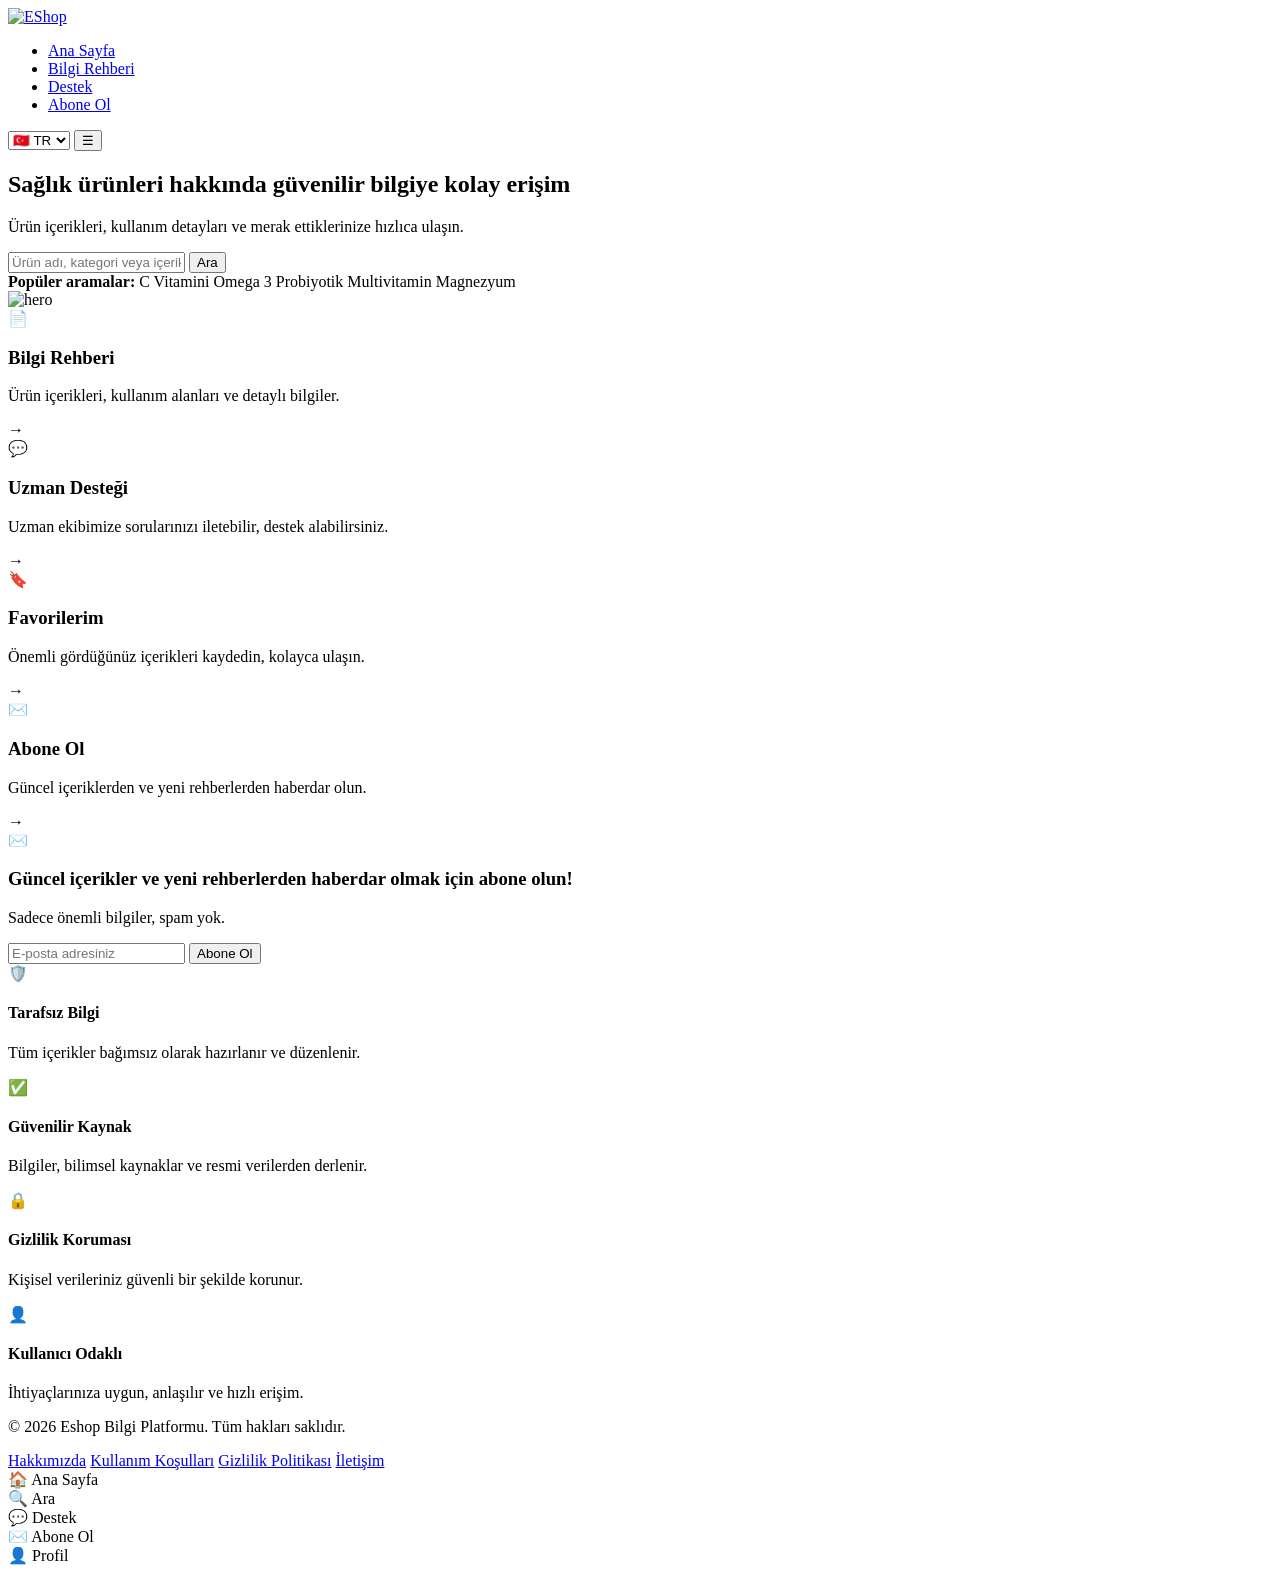
==== index.html @ dfff25f2 "디자인 수정" ====
<!DOCTYPE html>
<html lang="tr">

<head>
    <meta charset="UTF-8">
    <meta name="viewport" content="width=device-width, initial-scale=1.0">
    <title>EShop Bilgi Platformu</title>
    
    <!-- CSS & JS Link -->
    <link rel="stylesheet" href="css/style.css">
    <script defer src="js/script.js"></script>

    <!-- Google Fonts -->
    <link rel="preconnect" href="https://fonts.googleapis.com">
    <link rel="preconnect" href="https://fonts.gstatic.com" crossorigin>
    <link href="https://fonts.googleapis.com/css2?family=Inter:wght@300;400;500;600;700;800&display=swap" rel="stylesheet">
</head>

<body>

    <!-- Header -->
    <header>
        <div class="container nav">
            <a href="#" class="logo">
                <img src="images/logo.png" alt="EShop">
            </a>

            <nav>
                <ul>
                    <li><a href="#" data-lang="nav_home">Ana Sayfa</a></li>
                    <li><a href="guide.html" data-lang="nav_guide">Bilgi Rehberi</a></li>
                    <li><a href="#" data-lang="nav_support">Destek</a></li>
                    <li><a href="#" data-lang="nav_subscribe">Abone Ol</a></li>
                </ul>
            </nav>

            <!-- 언어 선택 드롭다운 (JS 연동) -->
            <select id="language-selector" class="lang-btn" onchange="changeLanguage()">
                <option value="tr">🇹🇷 TR</option>
                <option value="en">🇺🇸 EN</option>
                <option value="ko">🇰🇷 KO</option>
            </select>

            <button class="menu-btn" aria-label="Menu">
                ☰
            </button>
        </div>
    </header>

    <!-- Hero Section -->
    <section class="hero">
        <div class="container hero-grid">
            <div class="hero-text">
                <h1 data-lang="hero_title">
                    Sağlık ürünleri hakkında güvenilir bilgiye <span>kolay erişim</span>
                </h1>
                <p data-lang="hero_desc">
                    Ürün içerikleri, kullanım detayları ve merak ettiklerinize hızlıca ulaşın.
                </p>

                <!-- 검색창 -->
                <div class="search-box">
                    <input type="text" placeholder="Ürün adı, kategori veya içerik ara...">
                    <button class="search-btn" data-lang="search_btn">Ara</button>
                </div>

                <!-- 인기 검색 태그 -->
                <div class="tags">
                    <span class="popular-label" data-lang="popular" style="background:none; box-shadow:none; padding:11px 0; font-weight:600;">Popüler aramalar:</span>
                    <span>C Vitamini</span>
                    <span>Omega 3</span>
                    <span>Probiyotik</span>
                    <span>Multivitamin</span>
                    <span>Magnezyum</span>
                </div>
            </div>

            <div class="hero-image">
                <img src="images/hero.png" alt="hero">
            </div>
        </div>
    </section>

    <!-- Services / Feature Cards (CSS .features-grid 연동) -->
    <section class="features">
        <div class="container features-grid">
            
            <div class="feature-card">
                <div class="feature-icon">📄</div>
                <div>
                    <h3 data-lang="card1_title">Bilgi Rehberi</h3>
                    <p data-lang="card1_desc">Ürün içerikleri, kullanım alanları ve detaylı bilgiler.</p>
                </div>
                <span class="feature-arrow">→</span>
            </div>

            <div class="feature-card">
                <div class="feature-icon">💬</div>
                <div>
                    <h3 data-lang="card2_title">Uzman Desteği</h3>
                    <p data-lang="card2_desc">Uzman ekibimize sorularınızı iletebilir, destek alabilirsiniz.</p>
                </div>
                <span class="feature-arrow">→</span>
            </div>

            <div class="feature-card">
                <div class="feature-icon">🔖</div>
                <div>
                    <h3 data-lang="card3_title">Favorilerim</h3>
                    <p data-lang="card3_desc">Önemli gördüğünüz içerikleri kaydedin, kolayca ulaşın.</p>
                </div>
                <span class="feature-arrow">→</span>
            </div>

            <div class="feature-card">
                <div class="feature-icon">✉️</div>
                <div>
                    <h3 data-lang="card4_title">Abone Ol</h3>
                    <p data-lang="card4_desc">Güncel içeriklerden ve yeni rehberlerden haberdar olun.</p>
                </div>
                <span class="feature-arrow">→</span>
            </div>

        </div>
    </section>

    <!-- Newsletter Section (다크 네이비 배너) -->
    <section class="newsletter">
        <div class="container">
            <div class="newsletter-box">
                <div class="newsletter-content">
                    <div class="newsletter-icon">✉️</div>
                    <div class="newsletter-text">
                        <h3 data-lang="news_title">Güncel içerikler ve yeni rehberlerden haberdar olmak için abone olun!</h3>
                        <p data-lang="news_desc">Sadece önemli bilgiler, spam yok.</p>
                    </div>
                </div>
                <form class="newsletter-form">
                    <input type="email" placeholder="E-posta adresiniz" required>
                    <button type="submit" data-lang="sub_btn">Abone Ol</button>
                </form>
            </div>
        </div>
    </section>

    <!-- Trust Features (신뢰 요소 4가지) -->
    <section class="trust-features">
        <div class="container trust-grid">
            <div class="trust-item">
                <div class="trust-icon">🛡️</div>
                <h4 data-lang="b1_title">Tarafsız Bilgi</h4>
                <p data-lang="b1_desc">Tüm içerikler bağımsız olarak hazırlanır ve düzenlenir.</p>
            </div>
            <div class="trust-item">
                <div class="trust-icon">✅</div>
                <h4 data-lang="b2_title">Güvenilir Kaynak</h4>
                <p data-lang="b2_desc">Bilgiler, bilimsel kaynaklar ve resmi verilerden derlenir.</p>
            </div>
            <div class="trust-item">
                <div class="trust-icon">🔒</div>
                <h4 data-lang="b3_title">Gizlilik Koruması</h4>
                <p data-lang="b3_desc">Kişisel verileriniz güvenli bir şekilde korunur.</p>
            </div>
            <div class="trust-item">
                <div class="trust-icon">👤</div>
                <h4 data-lang="b4_title">Kullanıcı Odaklı</h4>
                <p data-lang="b4_desc">İhtiyaçlarınıza uygun, anlaşılır ve hızlı erişim.</p>
            </div>
        </div>
    </section>

    <!-- Footer -->
    <footer>
        <div class="container footer-flex">
            <p data-lang="footer_rights">© 2026 Eshop Bilgi Platformu. Tüm hakları saklıdır.</p>
            <div class="footer-links">
                <a href="#" data-lang="f_about">Hakkımızda</a>
                <a href="#" data-lang="f_terms">Kullanım Koşulları</a>
                <a href="#" data-lang="f_privacy">Gizlilik Politikası</a>
                <a href="#" data-lang="f_contact">İletişim</a>
            </div>
        </div>
    </footer>

    <!-- Mobile Bottom Navigation (모바일 앱 하단 바) -->
    <div class="mobile-bottom-nav">
        <div class="mobile-nav-item active">
            <span class="icon">🏠</span>
            <span data-lang="m_home">Ana Sayfa</span>
        </div>
        <div class="mobile-nav-item">
            <span class="icon">🔍</span>
            <span data-lang="m_search">Ara</span>
        </div>
        <div class="mobile-nav-item">
            <span class="icon">💬</span>
            <span data-lang="m_support">Destek</span>
        </div>
        <div class="mobile-nav-item">
            <span class="icon">✉️</span>
            <span data-lang="m_subscribe">Abone Ol</span>
        </div>
        <div class="mobile-nav-item">
            <span class="icon">👤</span>
            <span data-lang="m_profile">Profil</span>
        </div>
    </div>

</body>

</html>
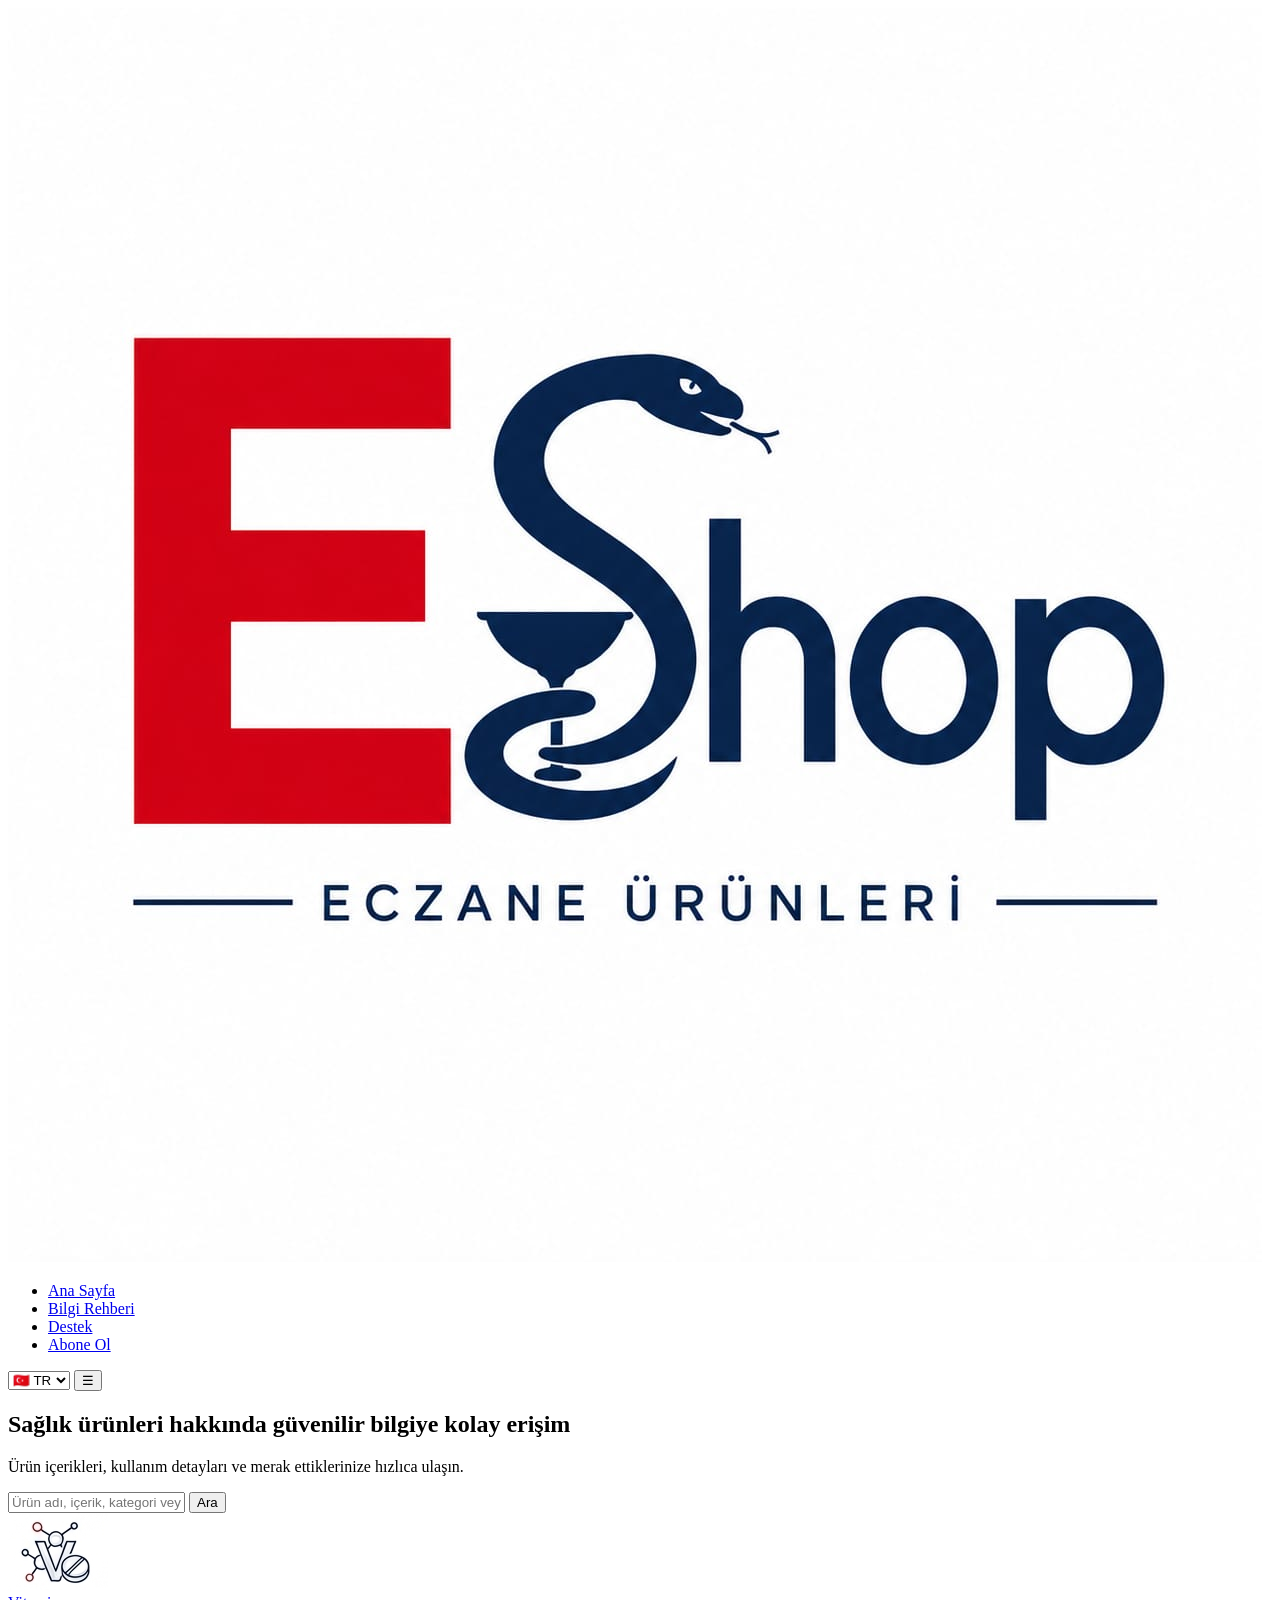
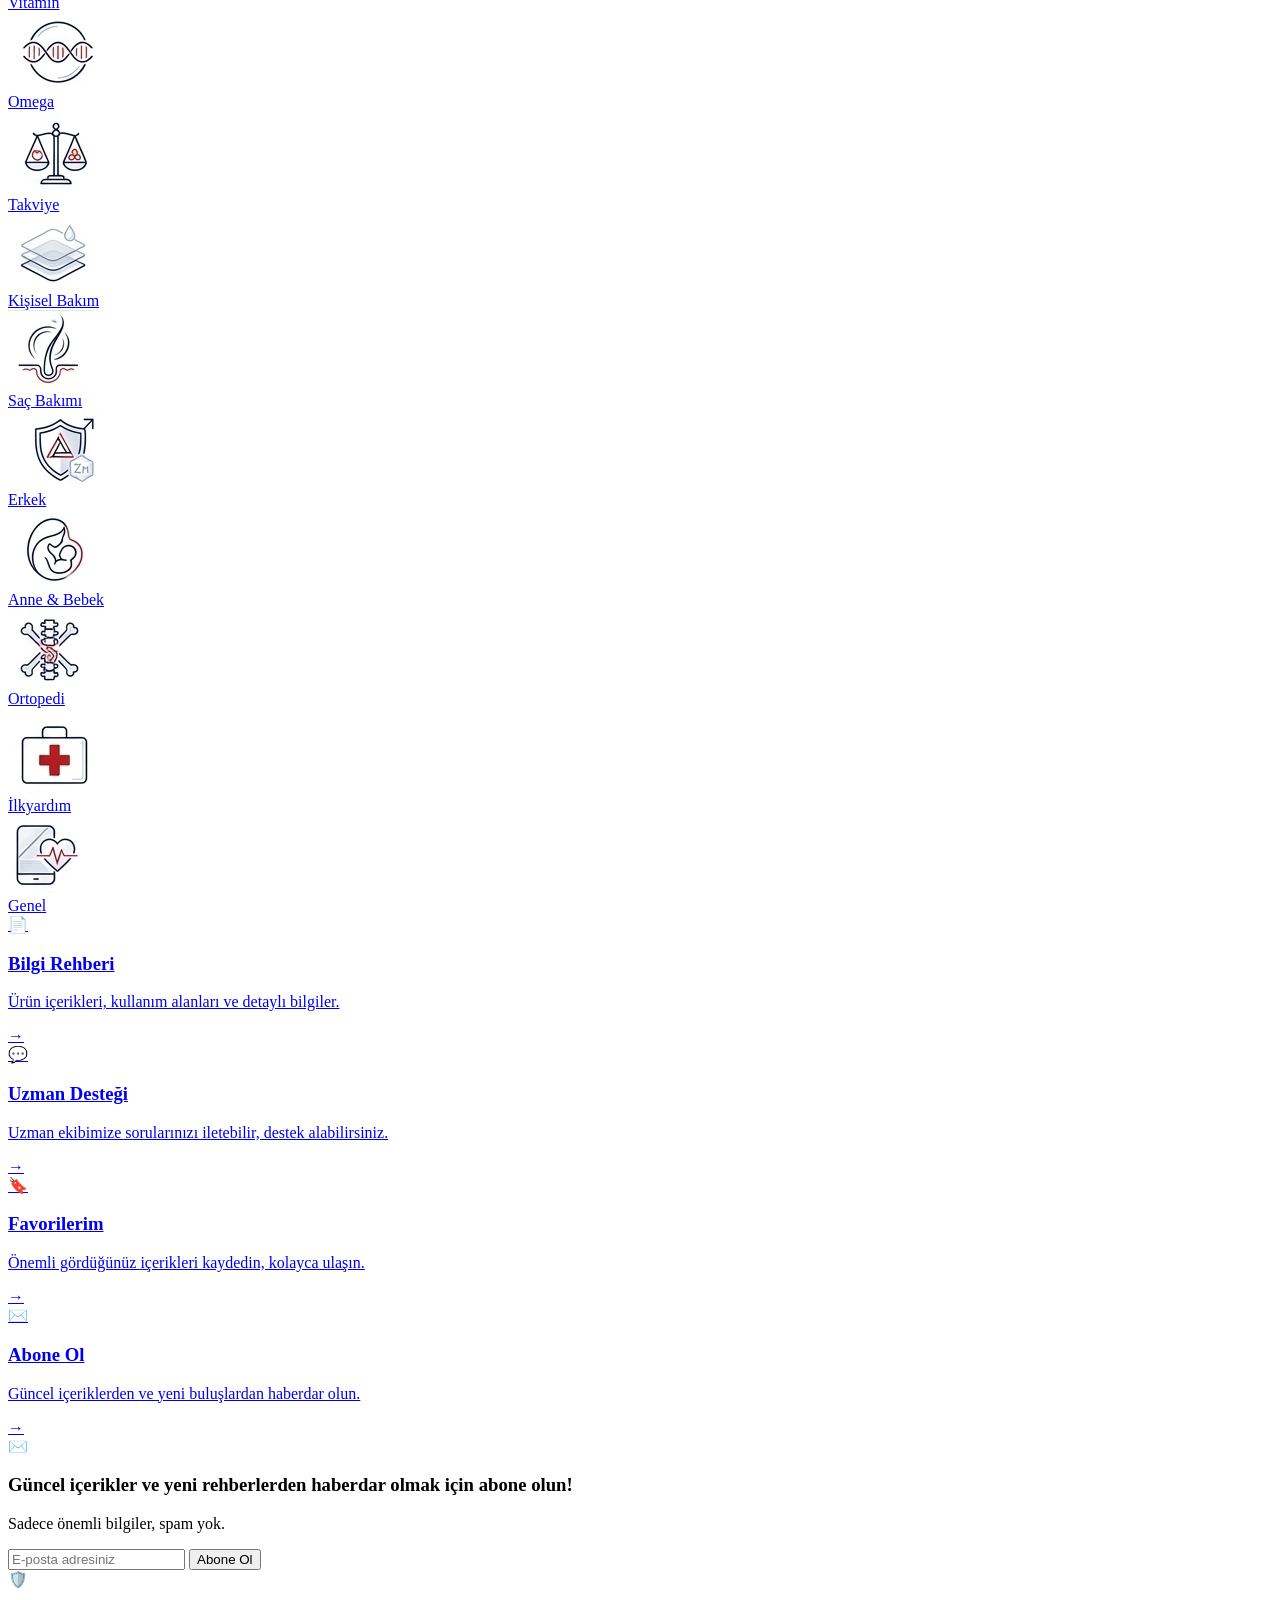
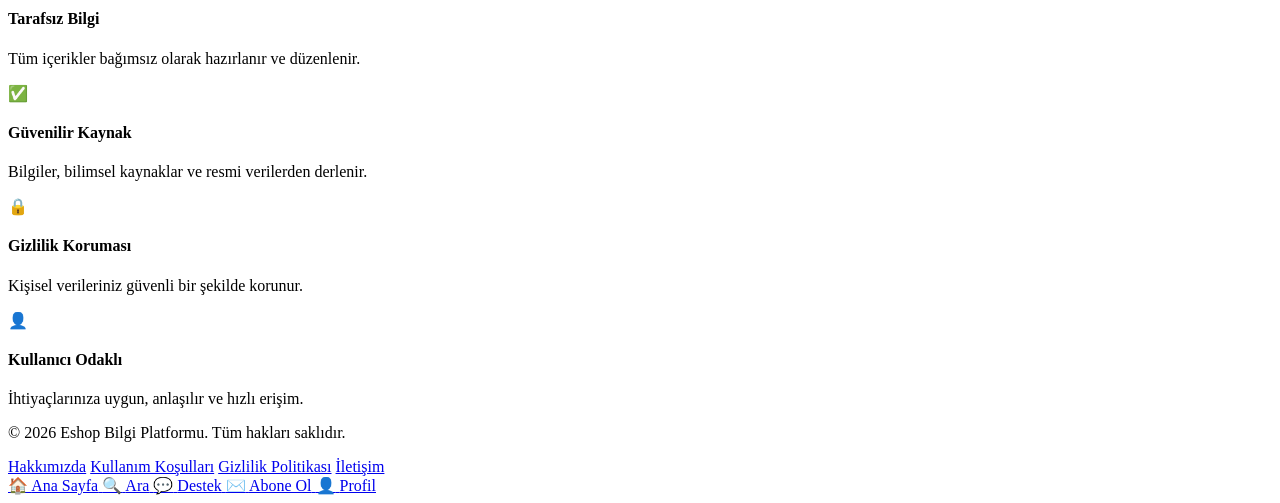
==== commit c95b9199: "디자인 수정" ====
--- a/index.html
+++ b/index.html
@@ -21,106 +21,125 @@
     <!-- Header -->
     <header>
         <div class="container nav">
-            <a href="#" class="logo">
-                <img src="images/logo.png" alt="EShop">
-            </a>
-
+            <!-- 로고 -->
+            <a href="index.html" class="logo">
+                <img src="images/logo.jpg" alt="EShop">
+            </a>
+
+            <!-- 네비게이션 -->
             <nav>
                 <ul>
-                    <li><a href="#" data-lang="nav_home">Ana Sayfa</a></li>
+                    <li><a href="index.html" data-lang="nav_home">Ana Sayfa</a></li>
                     <li><a href="guide.html" data-lang="nav_guide">Bilgi Rehberi</a></li>
                     <li><a href="#" data-lang="nav_support">Destek</a></li>
                     <li><a href="#" data-lang="nav_subscribe">Abone Ol</a></li>
                 </ul>
             </nav>
 
-            <!-- 언어 선택 드롭다운 (JS 연동) -->
+            <!-- 언어 선택 -->
             <select id="language-selector" class="lang-btn" onchange="changeLanguage()">
                 <option value="tr">🇹🇷 TR</option>
                 <option value="en">🇺🇸 EN</option>
                 <option value="ko">🇰🇷 KO</option>
             </select>
 
-            <button class="menu-btn" aria-label="Menu">
-                ☰
-            </button>
+            <button class="menu-btn" aria-label="Menu">☰</button>
         </div>
     </header>
 
-    <!-- Hero Section -->
+    <!-- Hero Section (중앙 정렬) -->
     <section class="hero">
-        <div class="container hero-grid">
-            <div class="hero-text">
-                <h1 data-lang="hero_title">
-                    Sağlık ürünleri hakkında güvenilir bilgiye <span>kolay erişim</span>
-                </h1>
-                <p data-lang="hero_desc">
-                    Ürün içerikleri, kullanım detayları ve merak ettiklerinize hızlıca ulaşın.
-                </p>
-
-                <!-- 검색창 -->
-                <div class="search-box">
-                    <input type="text" placeholder="Ürün adı, kategori veya içerik ara...">
-                    <button class="search-btn" data-lang="search_btn">Ara</button>
+        <div class="container hero-content">
+            
+            <h1 data-lang="hero_title">
+                Sağlık ürünleri hakkında güvenilir bilgiye <span>kolay erişim</span>
+            </h1>
+            <p data-lang="hero_desc">
+                Ürün içerikleri, kullanım detayları ve merak ettiklerinize hızlıca ulaşın.
+            </p>
+
+            <!-- 검색창 -->
+            <div class="search-box">
+                <input type="text" placeholder="Ürün adı, içerik, kategori veya konu ara...">
+                <button class="search-btn" data-lang="search_btn">Ara</button>
+            </div>
+
+            <!-- 🔥 카테고리 슬라이더 (검색창 바로 밑, 링크 처리) -->
+            <div class="category-slider-container">
+                <div class="category-slider" id="categorySlider">
+                    <a href="#vitamin" class="category-item">
+                        <div class="img-box"><img src="images/비타민.png" alt="Vitamin"></div>
+                        <span data-lang="cat_vitamin">Vitamin</span>
+                    </a>
+                    <a href="#omega" class="category-item">
+                        <div class="img-box"><img src="images/오메가.png" alt="Omega"></div>
+                        <span data-lang="cat_omega">Omega</span>
+                    </a>
+                    <a href="#takviye" class="category-item">
+                        <div class="img-box"><img src="images/식품 보충제.png" alt="Takviye"></div>
+                        <span data-lang="cat_takviye">Takviye</span>
+                    </a>
+                    <a href="#kisisel" class="category-item">
+                        <div class="img-box"><img src="images/개인 관리, 피부.png" alt="Kişisel Bakım"></div>
+                        <span data-lang="cat_kisisel">Kişisel Bakım</span>
+                    </a>
+                    <a href="#sac" class="category-item">
+                        <div class="img-box"><img src="images/머리.png" alt="Saç Bakımı"></div>
+                        <span data-lang="cat_sac">Saç Bakımı</span>
+                    </a>
+                    <a href="#erkek" class="category-item">
+                        <div class="img-box"><img src="images/남성.png" alt="Erkek"></div>
+                        <span data-lang="cat_erkek">Erkek</span>
+                    </a>
+                    <a href="#anne" class="category-item">
+                        <div class="img-box"><img src="images/엄마와 아기.png" alt="Anne & Bebek"></div>
+                        <span data-lang="cat_anne">Anne & Bebek</span>
+                    </a>
+                    <a href="#ortopedi" class="category-item">
+                        <div class="img-box"><img src="images/정형외과.png" alt="Ortopedi"></div>
+                        <span data-lang="cat_ortopedi">Ortopedi</span>
+                    </a>
+                    <a href="#ilkyardim" class="category-item">
+                        <div class="img-box"><img src="images/퍼스트 에이드 킷.png" alt="İlkyardım"></div>
+                        <span data-lang="cat_ilkyardim">İlkyardım</span>
+                    </a>
+                    <a href="#genel" class="category-item">
+                        <div class="img-box"><img src="images/일반.png" alt="Genel"></div>
+                        <span data-lang="cat_genel">Genel</span>
+                    </a>
                 </div>
-
-                <!-- 인기 검색 태그 -->
-                <div class="tags">
-                    <span class="popular-label" data-lang="popular" style="background:none; box-shadow:none; padding:11px 0; font-weight:600;">Popüler aramalar:</span>
-                    <span>C Vitamini</span>
-                    <span>Omega 3</span>
-                    <span>Probiyotik</span>
-                    <span>Multivitamin</span>
-                    <span>Magnezyum</span>
-                </div>
-            </div>
-
-            <div class="hero-image">
-                <img src="images/hero.png" alt="hero">
-            </div>
-        </div>
-    </section>
-
-    <!-- Services / Feature Cards (CSS .features-grid 연동) -->
+            </div>
+
+        </div>
+    </section>
+
+    <!-- Features / 안내 카드 -->
     <section class="features">
         <div class="container features-grid">
-            
-            <div class="feature-card">
+            <a href="guide.html" class="feature-card">
                 <div class="feature-icon">📄</div>
-                <div>
-                    <h3 data-lang="card1_title">Bilgi Rehberi</h3>
-                    <p data-lang="card1_desc">Ürün içerikleri, kullanım alanları ve detaylı bilgiler.</p>
-                </div>
-                <span class="feature-arrow">→</span>
-            </div>
-
-            <div class="feature-card">
+                <h3 data-lang="card1_title">Bilgi Rehberi</h3>
+                <p data-lang="card1_desc">Ürün içerikleri, kullanım alanları ve detaylı bilgiler.</p>
+                <span class="feature-arrow">→</span>
+            </a>
+            <a href="#" class="feature-card">
                 <div class="feature-icon">💬</div>
-                <div>
-                    <h3 data-lang="card2_title">Uzman Desteği</h3>
-                    <p data-lang="card2_desc">Uzman ekibimize sorularınızı iletebilir, destek alabilirsiniz.</p>
-                </div>
-                <span class="feature-arrow">→</span>
-            </div>
-
-            <div class="feature-card">
+                <h3 data-lang="card2_title">Uzman Desteği</h3>
+                <p data-lang="card2_desc">Uzman ekibimize sorularınızı iletebilir, destek alabilirsiniz.</p>
+                <span class="feature-arrow">→</span>
+            </a>
+            <a href="#" class="feature-card">
                 <div class="feature-icon">🔖</div>
-                <div>
-                    <h3 data-lang="card3_title">Favorilerim</h3>
-                    <p data-lang="card3_desc">Önemli gördüğünüz içerikleri kaydedin, kolayca ulaşın.</p>
-                </div>
-                <span class="feature-arrow">→</span>
-            </div>
-
-            <div class="feature-card">
+                <h3 data-lang="card3_title">Favorilerim</h3>
+                <p data-lang="card3_desc">Önemli gördüğünüz içerikleri kaydedin, kolayca ulaşın.</p>
+                <span class="feature-arrow">→</span>
+            </a>
+            <a href="#" class="feature-card">
                 <div class="feature-icon">✉️</div>
-                <div>
-                    <h3 data-lang="card4_title">Abone Ol</h3>
-                    <p data-lang="card4_desc">Güncel içeriklerden ve yeni rehberlerden haberdar olun.</p>
-                </div>
-                <span class="feature-arrow">→</span>
-            </div>
-
+                <h3 data-lang="card4_title">Abone Ol</h3>
+                <p data-lang="card4_desc">Güncel içeriklerden ve yeni buluşlardan haberdar olun.</p>
+                <span class="feature-arrow">→</span>
+            </a>
         </div>
     </section>
 
@@ -143,7 +162,7 @@
         </div>
     </section>
 
-    <!-- Trust Features (신뢰 요소 4가지) -->
+    <!-- Trust Features -->
     <section class="trust-features">
         <div class="container trust-grid">
             <div class="trust-item">
@@ -182,30 +201,29 @@
         </div>
     </footer>
 
-    <!-- Mobile Bottom Navigation (모바일 앱 하단 바) -->
+    <!-- Mobile Bottom Navigation -->
     <div class="mobile-bottom-nav">
-        <div class="mobile-nav-item active">
+        <a href="index.html" class="mobile-nav-item active">
             <span class="icon">🏠</span>
             <span data-lang="m_home">Ana Sayfa</span>
-        </div>
-        <div class="mobile-nav-item">
+        </a>
+        <a href="#" class="mobile-nav-item">
             <span class="icon">🔍</span>
             <span data-lang="m_search">Ara</span>
-        </div>
-        <div class="mobile-nav-item">
+        </a>
+        <a href="#" class="mobile-nav-item">
             <span class="icon">💬</span>
             <span data-lang="m_support">Destek</span>
-        </div>
-        <div class="mobile-nav-item">
+        </a>
+        <a href="#" class="mobile-nav-item">
             <span class="icon">✉️</span>
             <span data-lang="m_subscribe">Abone Ol</span>
-        </div>
-        <div class="mobile-nav-item">
+        </a>
+        <a href="#" class="mobile-nav-item">
             <span class="icon">👤</span>
             <span data-lang="m_profile">Profil</span>
-        </div>
+        </a>
     </div>
 
 </body>
-
 </html>
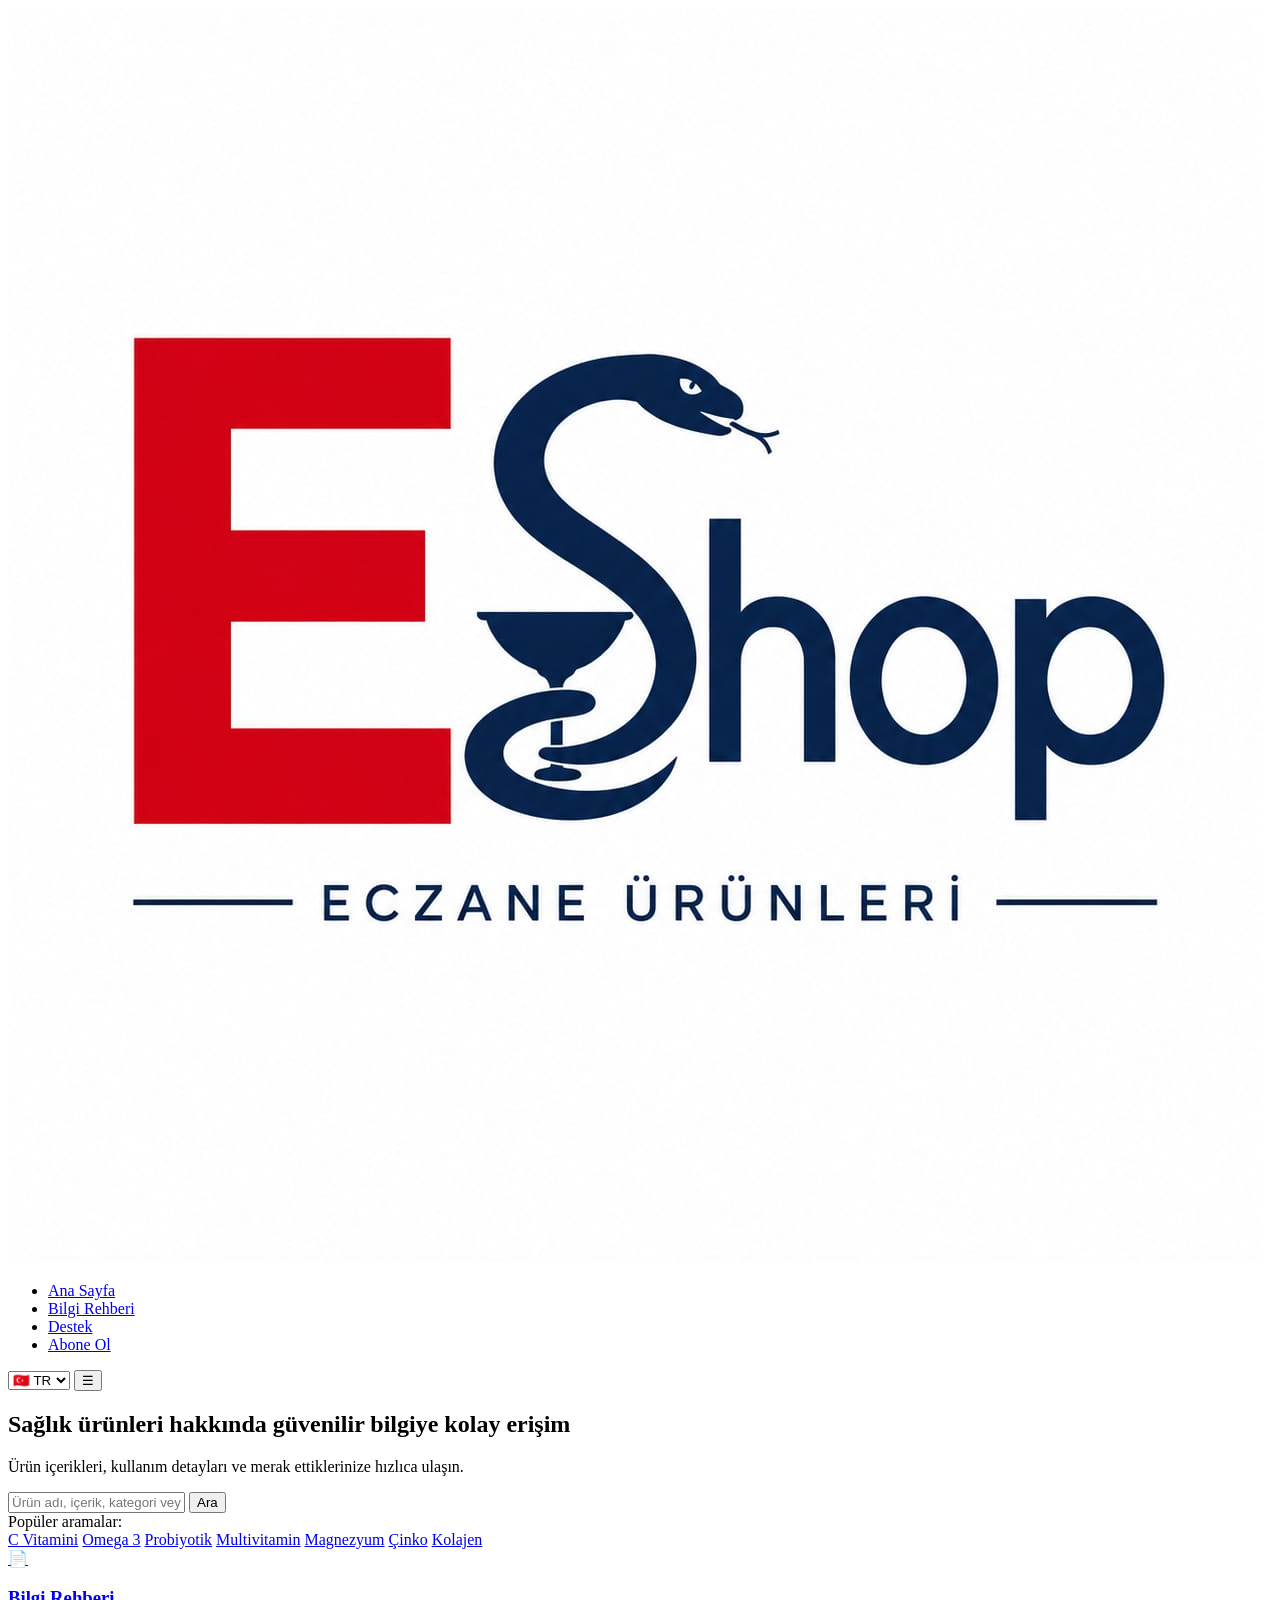
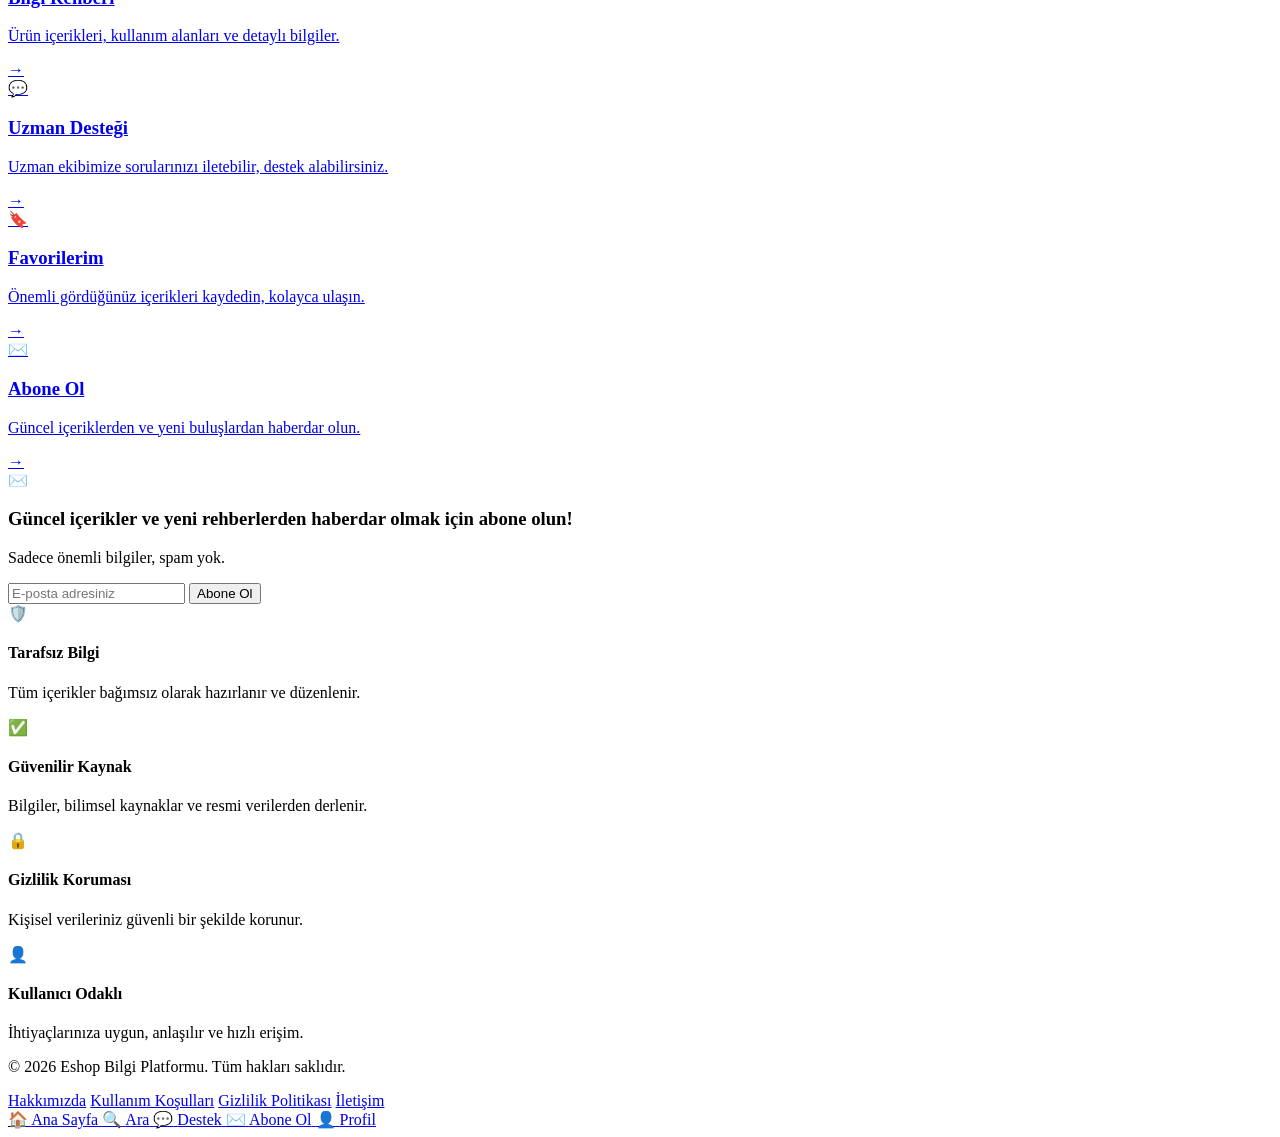
==== commit b7651093: "디자인 수정" ====
--- a/index.html
+++ b/index.html
@@ -6,7 +6,7 @@
     <meta name="viewport" content="width=device-width, initial-scale=1.0">
     <title>EShop Bilgi Platformu</title>
     
-    <!-- CSS & JS Link -->
+    <!-- CSS & JS -->
     <link rel="stylesheet" href="css/style.css">
     <script defer src="js/script.js"></script>
 
@@ -21,22 +21,19 @@
     <!-- Header -->
     <header>
         <div class="container nav">
-            <!-- 로고 -->
             <a href="index.html" class="logo">
-                <img src="images/logo.jpg" alt="EShop">
+                <img src="images/logo.jpg" alt="EShop Logo">
             </a>
 
-            <!-- 네비게이션 -->
             <nav>
                 <ul>
                     <li><a href="index.html" data-lang="nav_home">Ana Sayfa</a></li>
-                    <li><a href="guide.html" data-lang="nav_guide">Bilgi Rehberi</a></li>
+                    <li><a href="#" data-lang="nav_guide">Bilgi Rehberi</a></li>
                     <li><a href="#" data-lang="nav_support">Destek</a></li>
                     <li><a href="#" data-lang="nav_subscribe">Abone Ol</a></li>
                 </ul>
             </nav>
 
-            <!-- 언어 선택 -->
             <select id="language-selector" class="lang-btn" onchange="changeLanguage()">
                 <option value="tr">🇹🇷 TR</option>
                 <option value="en">🇺🇸 EN</option>
@@ -47,76 +44,46 @@
         </div>
     </header>
 
-    <!-- Hero Section (중앙 정렬) -->
+    <!-- Hero Section (세 번째 짤 분위기: 우측 배경 이미지 적용) -->
     <section class="hero">
-        <div class="container hero-content">
-            
-            <h1 data-lang="hero_title">
-                Sağlık ürünleri hakkında güvenilir bilgiye <span>kolay erişim</span>
-            </h1>
-            <p data-lang="hero_desc">
-                Ürün içerikleri, kullanım detayları ve merak ettiklerinize hızlıca ulaşın.
-            </p>
+        <div class="container hero-container">
+            <div class="hero-text-content">
+                <h1 data-lang="hero_title">
+                    Sağlık ürünleri hakkında güvenilir bilgiye <span>kolay erişim</span>
+                </h1>
+                <p data-lang="hero_desc">
+                    Ürün içerikleri, kullanım detayları ve merak ettiklerinize hızlıca ulaşın.
+                </p>
 
-            <!-- 검색창 -->
-            <div class="search-box">
-                <input type="text" placeholder="Ürün adı, içerik, kategori veya konu ara...">
-                <button class="search-btn" data-lang="search_btn">Ara</button>
-            </div>
+                <!-- 검색창 -->
+                <div class="search-box">
+                    <input type="text" placeholder="Ürün adı, içerik, kategori veya konu ara...">
+                    <button class="search-btn" data-lang="search_btn">Ara</button>
+                </div>
 
-            <!-- 🔥 카테고리 슬라이더 (검색창 바로 밑, 링크 처리) -->
-            <div class="category-slider-container">
-                <div class="category-slider" id="categorySlider">
-                    <a href="#vitamin" class="category-item">
-                        <div class="img-box"><img src="images/비타민.png" alt="Vitamin"></div>
-                        <span data-lang="cat_vitamin">Vitamin</span>
-                    </a>
-                    <a href="#omega" class="category-item">
-                        <div class="img-box"><img src="images/오메가.png" alt="Omega"></div>
-                        <span data-lang="cat_omega">Omega</span>
-                    </a>
-                    <a href="#takviye" class="category-item">
-                        <div class="img-box"><img src="images/식품 보충제.png" alt="Takviye"></div>
-                        <span data-lang="cat_takviye">Takviye</span>
-                    </a>
-                    <a href="#kisisel" class="category-item">
-                        <div class="img-box"><img src="images/개인 관리, 피부.png" alt="Kişisel Bakım"></div>
-                        <span data-lang="cat_kisisel">Kişisel Bakım</span>
-                    </a>
-                    <a href="#sac" class="category-item">
-                        <div class="img-box"><img src="images/머리.png" alt="Saç Bakımı"></div>
-                        <span data-lang="cat_sac">Saç Bakımı</span>
-                    </a>
-                    <a href="#erkek" class="category-item">
-                        <div class="img-box"><img src="images/남성.png" alt="Erkek"></div>
-                        <span data-lang="cat_erkek">Erkek</span>
-                    </a>
-                    <a href="#anne" class="category-item">
-                        <div class="img-box"><img src="images/엄마와 아기.png" alt="Anne & Bebek"></div>
-                        <span data-lang="cat_anne">Anne & Bebek</span>
-                    </a>
-                    <a href="#ortopedi" class="category-item">
-                        <div class="img-box"><img src="images/정형외과.png" alt="Ortopedi"></div>
-                        <span data-lang="cat_ortopedi">Ortopedi</span>
-                    </a>
-                    <a href="#ilkyardim" class="category-item">
-                        <div class="img-box"><img src="images/퍼스트 에이드 킷.png" alt="İlkyardım"></div>
-                        <span data-lang="cat_ilkyardim">İlkyardım</span>
-                    </a>
-                    <a href="#genel" class="category-item">
-                        <div class="img-box"><img src="images/일반.png" alt="Genel"></div>
-                        <span data-lang="cat_genel">Genel</span>
-                    </a>
+                <!-- 🔥 검색창 밑 인기 검색어 목록 (드래그/스와이프 가능 + 링크 연결) -->
+                <div class="popular-searches-wrapper">
+                    <span class="pop-label" data-lang="pop_label">Popüler aramalar:</span>
+                    <div class="popular-tags" id="popularSearches">
+                        <a href="#vitamin" class="tag-item">C Vitamini</a>
+                        <a href="#omega" class="tag-item">Omega 3</a>
+                        <a href="#probiyotik" class="tag-item">Probiyotik</a>
+                        <a href="#multivitamin" class="tag-item">Multivitamin</a>
+                        <a href="#magnezyum" class="tag-item">Magnezyum</a>
+                        <a href="#zinc" class="tag-item">Çinko</a>
+                        <a href="#kolajen" class="tag-item">Kolajen</a>
+                    </div>
                 </div>
             </div>
-
+            <!-- 우측은 CSS 백그라운드 이미지(뒷 배경.png) 영역 -->
+            <div class="hero-visual-placeholder"></div>
         </div>
     </section>
 
     <!-- Features / 안내 카드 -->
     <section class="features">
         <div class="container features-grid">
-            <a href="guide.html" class="feature-card">
+            <a href="#" class="feature-card">
                 <div class="feature-icon">📄</div>
                 <h3 data-lang="card1_title">Bilgi Rehberi</h3>
                 <p data-lang="card1_desc">Ürün içerikleri, kullanım alanları ve detaylı bilgiler.</p>
@@ -143,7 +110,7 @@
         </div>
     </section>
 
-    <!-- Newsletter Section (다크 네이비 배너) -->
+    <!-- Newsletter Section -->
     <section class="newsletter">
         <div class="container">
             <div class="newsletter-box">
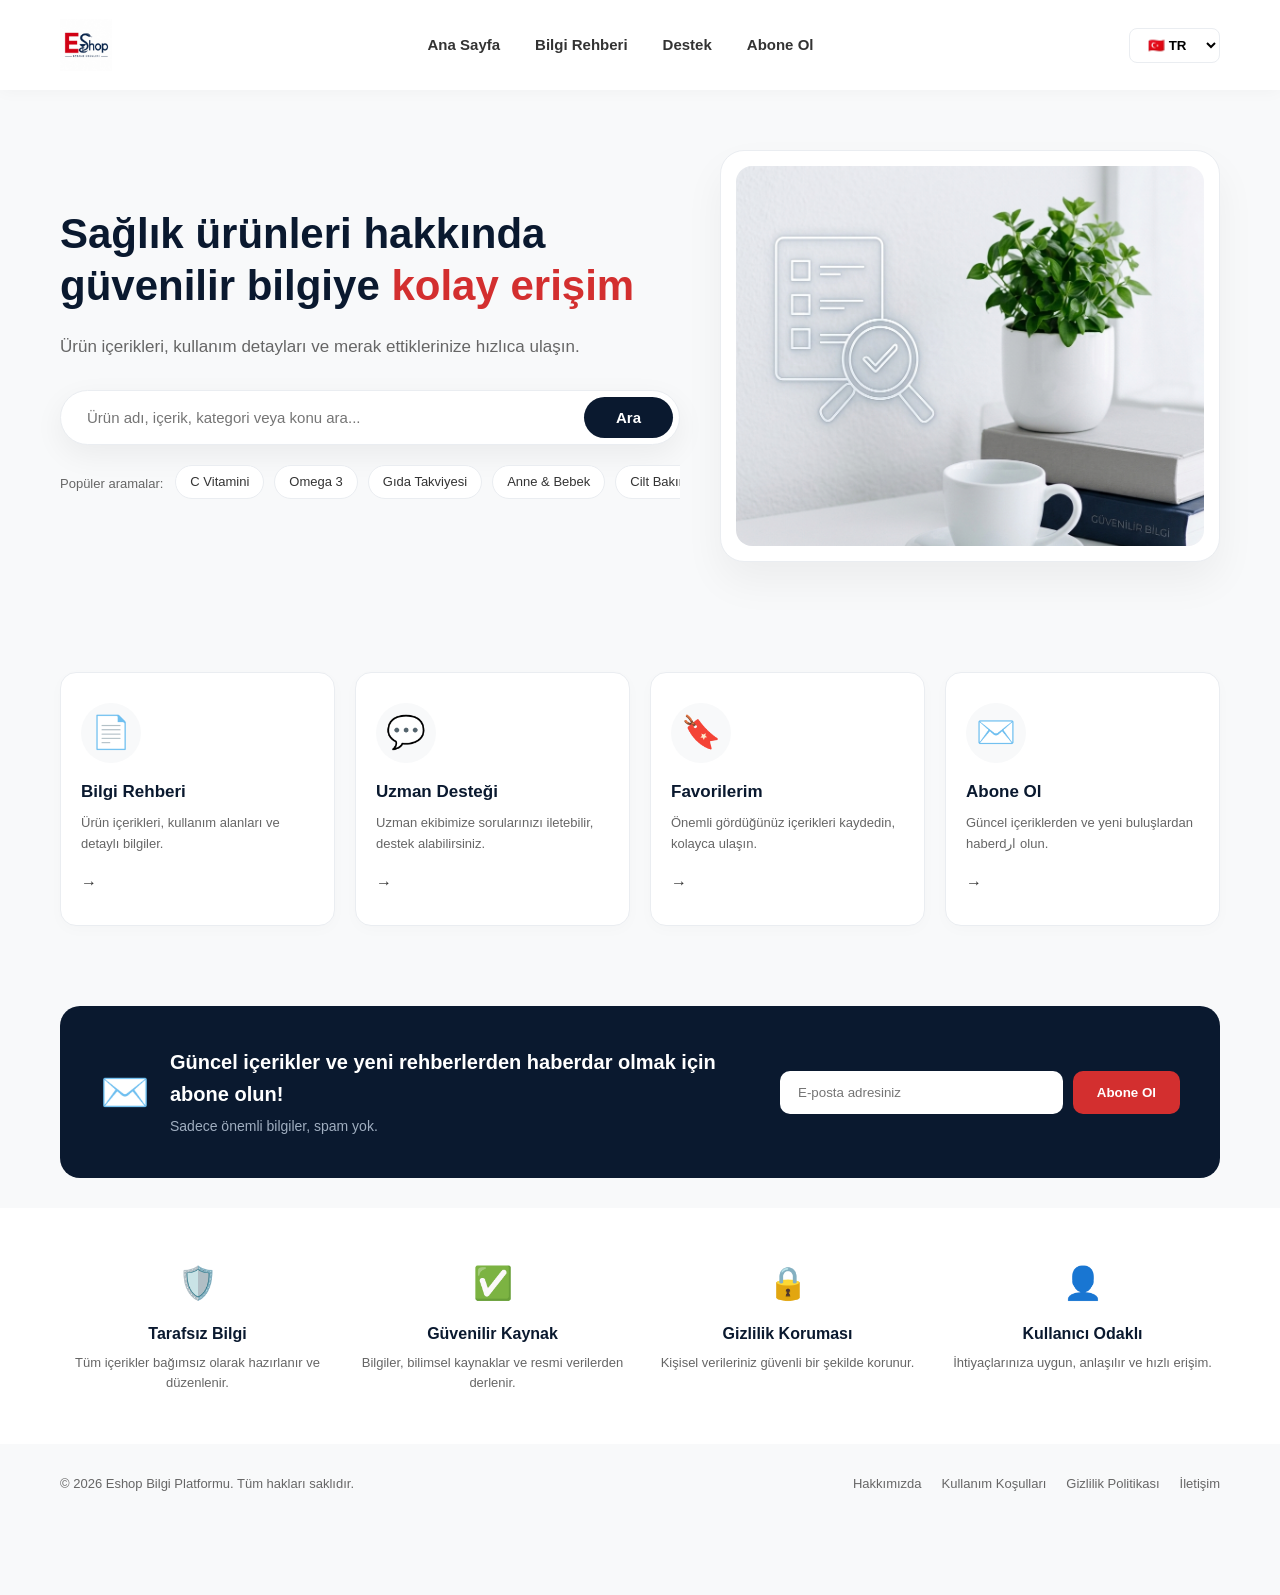
==== commit ede810e8: "디자인 수정" ====
--- a/index.html
+++ b/index.html
@@ -6,14 +6,381 @@
     <meta name="viewport" content="width=device-width, initial-scale=1.0">
     <title>EShop Bilgi Platformu</title>
     
-    <!-- CSS & JS -->
-    <link rel="stylesheet" href="css/style.css">
-    <script defer src="js/script.js"></script>
-
     <!-- Google Fonts -->
     <link rel="preconnect" href="https://fonts.googleapis.com">
     <link rel="preconnect" href="https://fonts.gstatic.com" crossorigin>
     <link href="https://fonts.googleapis.com/css2?family=Inter:wght@300;400;500;600;700;800&display=swap" rel="stylesheet">
+
+    <style>
+        :root {
+            --primary: #d32f2f;
+            --primary-dark: #b71c1c;
+            --secondary: #0a192f;
+            --text: #333333;
+            --text-light: #666666;
+            --bg-color: #f8f9fa;
+            --white: #ffffff;
+            --border: #eaedf1;
+            --transition: all 0.3s ease;
+        }
+
+        * {
+            margin: 0;
+            padding: 0;
+            box-sizing: border-box;
+            font-family: 'Inter', sans-serif;
+        }
+
+        body {
+            background-color: var(--bg-color);
+            color: var(--text);
+            line-height: 1.6;
+            padding-bottom: 70px;
+        }
+
+        a {
+            text-decoration: none;
+            color: inherit;
+        }
+
+        .container {
+            max-width: 1200px;
+            margin: 0 auto;
+            padding: 0 20px;
+        }
+
+        /* Header */
+        header {
+            background: var(--white);
+            position: sticky;
+            top: 0;
+            z-index: 100;
+            box-shadow: 0 2px 15px rgba(0,0,0,0.03);
+        }
+
+        .nav {
+            display: flex;
+            justify-content: space-between;
+            align-items: center;
+            height: 90px;
+        }
+
+        /* 로고 크기 대폭 확대 및 정돈 */
+        .logo {
+            display: flex;
+            align-items: center;
+        }
+
+        .logo img {
+            height: 52px;
+            max-width: 220px;
+            object-fit: contain;
+        }
+
+        nav ul {
+            display: flex;
+            list-style: none;
+            gap: 35px;
+        }
+
+        nav ul a {
+            font-weight: 600;
+            font-size: 15px;
+            color: var(--text);
+            transition: var(--transition);
+        }
+
+        nav ul a:hover {
+            color: var(--primary);
+        }
+
+        .lang-btn {
+            padding: 8px 14px;
+            border: 1px solid var(--border);
+            border-radius: 8px;
+            background: var(--white);
+            cursor: pointer;
+            font-weight: 600;
+        }
+
+        .menu-btn {
+            display: none;
+            font-size: 24px;
+            background: none;
+            border: none;
+            cursor: pointer;
+        }
+
+        /* Hero Section (배경을 자연스럽고 고급스럽게 녹여낸 레이아웃) */
+        .hero {
+            position: relative;
+            padding: 60px 0 80px 0;
+            background-color: var(--bg-color);
+            overflow: hidden;
+        }
+
+        .hero-container {
+            display: flex;
+            justify-content: space-between;
+            align-items: center;
+            gap: 40px;
+        }
+
+        .hero-text-content {
+            flex: 1.1;
+            max-width: 620px;
+        }
+
+        /* 우측 배경 이미지를 뚝 끊기지 않고 자연스러운 일러스트 카드 형태로 안착 */
+        .hero-visual-card {
+            flex: 0.9;
+            background: var(--white);
+            border-radius: 24px;
+            padding: 15px;
+            box-shadow: 0 20px 40px rgba(0,0,0,0.05);
+            border: 1px solid var(--border);
+            display: flex;
+            align-items: center;
+            justify-content: center;
+        }
+
+        .hero-visual-card img {
+            width: 100%;
+            height: auto;
+            max-height: 380px;
+            object-fit: cover;
+            border-radius: 16px;
+        }
+
+        .hero h1 {
+            font-size: 42px;
+            line-height: 1.25;
+            margin-bottom: 20px;
+            color: var(--secondary);
+            font-weight: 800;
+        }
+
+        .hero h1 span {
+            color: var(--primary);
+        }
+
+        .hero p {
+            font-size: 17px;
+            color: var(--text-light);
+            margin-bottom: 30px;
+        }
+
+        /* Search Box */
+        .search-box {
+            width: 100%;
+            display: flex;
+            background: var(--white);
+            border-radius: 50px;
+            padding: 6px;
+            box-shadow: 0 10px 30px rgba(0,0,0,0.06);
+            border: 1px solid var(--border);
+            margin-bottom: 20px;
+        }
+
+        .search-box input {
+            flex: 1;
+            padding: 12px 20px;
+            border: none;
+            border-radius: 50px;
+            font-size: 15px;
+            outline: none;
+        }
+
+        .search-box button {
+            background-color: var(--secondary);
+            color: var(--white);
+            border: none;
+            border-radius: 50px;
+            padding: 0 32px;
+            font-size: 15px;
+            font-weight: 600;
+            cursor: pointer;
+            transition: var(--transition);
+        }
+
+        .search-box button:hover {
+            background-color: #051020;
+        }
+
+        /* Popular Searches Tags (드래그/스와이프 가능 + 대화 내용 반영 목록) */
+        .popular-searches-wrapper {
+            display: flex;
+            align-items: center;
+            gap: 12px;
+            width: 100%;
+        }
+
+        .pop-label {
+            font-size: 13px;
+            color: var(--text-light);
+            font-weight: 500;
+            white-space: nowrap;
+        }
+
+        .popular-tags {
+            display: flex;
+            gap: 10px;
+            overflow-x: auto;
+            white-space: nowrap;
+            cursor: grab;
+            user-select: none;
+            -webkit-overflow-scrolling: touch;
+            padding-bottom: 5px;
+        }
+
+        .popular-tags::-webkit-scrollbar { display: none; }
+        .popular-tags { -ms-overflow-style: none; scrollbar-width: none; }
+        .popular-tags:active { cursor: grabbing; }
+
+        .tag-item {
+            background: var(--white);
+            border: 1px solid var(--border);
+            padding: 6px 14px;
+            border-radius: 20px;
+            font-size: 13px;
+            font-weight: 500;
+            color: var(--text);
+            transition: var(--transition);
+            flex-shrink: 0;
+        }
+
+        .tag-item:hover {
+            border-color: var(--primary);
+            color: var(--primary);
+        }
+
+        /* Features Grid */
+        .features {
+            padding: 30px 0 50px 0;
+        }
+
+        .features-grid {
+            display: grid;
+            grid-template-columns: repeat(4, 1fr);
+            gap: 20px;
+        }
+
+        .feature-card {
+            background: var(--white);
+            border: 1px solid var(--border);
+            border-radius: 16px;
+            padding: 30px 20px;
+            transition: var(--transition);
+            display: flex;
+            flex-direction: column;
+            box-shadow: 0 4px 15px rgba(0,0,0,0.02);
+        }
+
+        .feature-card:hover {
+            border-color: var(--primary);
+            box-shadow: 0 10px 30px rgba(211, 47, 47, 0.08);
+            transform: translateY(-4px);
+        }
+
+        .feature-icon {
+            font-size: 32px;
+            margin-bottom: 15px;
+            background: var(--bg-color);
+            width: 60px;
+            height: 60px;
+            display: flex;
+            align-items: center;
+            justify-content: center;
+            border-radius: 50%;
+        }
+
+        .feature-card h3 {
+            font-size: 17px;
+            margin-bottom: 8px;
+            color: var(--secondary);
+        }
+
+        .feature-card p {
+            font-size: 13px;
+            color: var(--text-light);
+            margin-bottom: 15px;
+        }
+
+        .feature-arrow {
+            margin-top: auto;
+            color: var(--text);
+            font-weight: bold;
+        }
+        .feature-card:hover .feature-arrow { color: var(--primary); }
+
+        /* Newsletter */
+        .newsletter { padding: 30px 0; }
+        .newsletter-box {
+            background: var(--secondary);
+            color: var(--white);
+            border-radius: 20px;
+            padding: 40px;
+            display: flex;
+            justify-content: space-between;
+            align-items: center;
+            flex-wrap: wrap;
+            gap: 20px;
+        }
+        .newsletter-content { display: flex; align-items: center; gap: 20px; flex: 1; }
+        .newsletter-icon { font-size: 40px; }
+        .newsletter-text h3 { font-size: 20px; margin-bottom: 5px; }
+        .newsletter-text p { color: #a0aec0; font-size: 14px; }
+        .newsletter-form { display: flex; gap: 10px; width: 100%; max-width: 400px; }
+        .newsletter-form input { flex: 1; padding: 14px 18px; border-radius: 10px; border: none; outline: none; }
+        .newsletter-form button { padding: 14px 24px; background: var(--primary); color: var(--white); border: none; border-radius: 10px; font-weight: 700; cursor: pointer; }
+        .newsletter-form button:hover { background: var(--primary-dark); }
+
+        /* Trust Features */
+        .trust-features { padding: 50px 0; background: var(--white); }
+        .trust-grid { display: grid; grid-template-columns: repeat(4, 1fr); gap: 20px; text-align: center; }
+        .trust-icon { font-size: 32px; margin-bottom: 12px; }
+        .trust-item h4 { color: var(--secondary); margin-bottom: 6px; font-size: 16px; }
+        .trust-item p { font-size: 13px; color: var(--text-light); }
+
+        /* Footer */
+        footer { padding: 30px 0; background: var(--bg-color); }
+        .footer-flex { display: flex; justify-content: space-between; align-items: center; font-size: 13px; color: var(--text-light); }
+        .footer-links { display: flex; gap: 20px; }
+
+        /* Mobile Bottom Navigation */
+        .mobile-bottom-nav {
+            display: none;
+            position: fixed;
+            bottom: 0; left: 0; width: 100%;
+            background: var(--white);
+            border-top: 1px solid var(--border);
+            justify-content: space-around;
+            padding: 10px 0 12px 0;
+            z-index: 1000;
+        }
+        .mobile-nav-item { display: flex; flex-direction: column; align-items: center; gap: 3px; font-size: 10px; color: var(--text-light); font-weight: 600; }
+        .mobile-nav-item.active { color: var(--primary); }
+        .mobile-nav-item .icon { font-size: 18px; }
+
+        /* Responsive */
+        @media (max-width: 968px) {
+            .hero-container { flex-direction: column; }
+            .hero-visual-card { width: 100%; }
+            .hero-text-content { max-width: 100%; text-align: center; }
+            .hero h1 { font-size: 30px; }
+            .popular-searches-wrapper { flex-direction: column; align-items: flex-start; }
+            .features-grid { grid-template-columns: 1fr 1fr; }
+            .trust-grid { grid-template-columns: 1fr 1fr; }
+            nav ul { display: none; }
+            .menu-btn { display: block; }
+            .newsletter-box { flex-direction: column; text-align: center; }
+            .newsletter-content { flex-direction: column; }
+            .newsletter-form { max-width: 100%; }
+            .footer-flex { flex-direction: column; text-align: center; gap: 10px; }
+            .mobile-bottom-nav { display: flex; }
+            body { padding-bottom: 80px; }
+        }
+    </style>
 </head>
 
 <body>
@@ -44,7 +411,7 @@
         </div>
     </header>
 
-    <!-- Hero Section (세 번째 짤 분위기: 우측 배경 이미지 적용) -->
+    <!-- Hero Section -->
     <section class="hero">
         <div class="container hero-container">
             <div class="hero-text-content">
@@ -61,26 +428,29 @@
                     <button class="search-btn" data-lang="search_btn">Ara</button>
                 </div>
 
-                <!-- 🔥 검색창 밑 인기 검색어 목록 (드래그/스와이프 가능 + 링크 연결) -->
+                <!-- 🔥 인기 검색어 / 카테고리 태그 (실제 준비된 파일 및 이전 논의사항 반영) -->
                 <div class="popular-searches-wrapper">
                     <span class="pop-label" data-lang="pop_label">Popüler aramalar:</span>
                     <div class="popular-tags" id="popularSearches">
                         <a href="#vitamin" class="tag-item">C Vitamini</a>
                         <a href="#omega" class="tag-item">Omega 3</a>
-                        <a href="#probiyotik" class="tag-item">Probiyotik</a>
-                        <a href="#multivitamin" class="tag-item">Multivitamin</a>
-                        <a href="#magnezyum" class="tag-item">Magnezyum</a>
-                        <a href="#zinc" class="tag-item">Çinko</a>
-                        <a href="#kolajen" class="tag-item">Kolajen</a>
+                        <a href="#supplement" class="tag-item">Gıda Takviyesi</a>
+                        <a href="#mom-baby" class="tag-item">Anne & Bebek</a>
+                        <a href="#skincare" class="tag-item">Cilt Bakımı</a>
+                        <a href="#painrelief" class="tag-item">Ağrı Kesici</a>
+                        <a href="#firstaid" class="tag-item">İlk Yardım</a>
                     </div>
                 </div>
             </div>
-            <!-- 우측은 CSS 백그라운드 이미지(뒷 배경.png) 영역 -->
-            <div class="hero-visual-placeholder"></div>
+
+            <!-- 우측 백그라운드 이미지를 자연스러운 카드 일러스트로 블렌딩 -->
+            <div class="hero-visual-card">
+                <img src="images/뒷 배경.png" alt="EShop Platform Visual">
+            </div>
         </div>
     </section>
 
-    <!-- Features / 안내 카드 -->
+    <!-- Features -->
     <section class="features">
         <div class="container features-grid">
             <a href="#" class="feature-card">
@@ -104,13 +474,13 @@
             <a href="#" class="feature-card">
                 <div class="feature-icon">✉️</div>
                 <h3 data-lang="card4_title">Abone Ol</h3>
-                <p data-lang="card4_desc">Güncel içeriklerden ve yeni buluşlardan haberdar olun.</p>
+                <p data-lang="card4_desc">Güncel içeriklerden ve yeni buluşlardan haberdار olun.</p>
                 <span class="feature-arrow">→</span>
             </a>
         </div>
     </section>
 
-    <!-- Newsletter Section -->
+    <!-- Newsletter -->
     <section class="newsletter">
         <div class="container">
             <div class="newsletter-box">
@@ -192,5 +562,189 @@
         </a>
     </div>
 
+    <!-- JavaScript -->
+    <script>
+        const translations = {
+            tr: {
+                nav_home: "Ana Sayfa",
+                nav_guide: "Bilgi Rehberi",
+                nav_support: "Destek",
+                nav_subscribe: "Abone Ol",
+                hero_title: "Sağlık ürünleri hakkında güvenilir bilgiye <span>kolay erişim</span>",
+                hero_desc: "Ürün içerikleri, kullanım detayları ve merak ettiklerinize hızlıca ulaşın.",
+                search_btn: "Ara",
+                pop_label: "Popüler aramalar:",
+                card1_title: "Bilgi Rehberi",
+                card1_desc: "Ürün içerikleri, kullanım alanları ve detaylı bilgiler.",
+                card2_title: "Uzman Desteği",
+                card2_desc: "Uzman ekibimize sorularınızı iletebilir, destek alabilirsiniz.",
+                card3_title: "Favorilerim",
+                card3_desc: "Önemli gördüğünüz içerikleri kaydedin, kolayca ulaşın.",
+                card4_title: "Abone Ol",
+                card4_desc: "Güncel içeriklerden ve yeni buluşlardan haberdar olun.",
+                news_title: "Güncel içerikler ve yeni rehberlerden haberdar olmak için abone olun!",
+                news_desc: "Sadece önemli bilgiler, spam yok.",
+                sub_btn: "Abone Ol",
+                b1_title: "Tarafsız Bilgi",
+                b1_desc: "Tüm içerikler bağımsız olarak hazırlanır ve düzenlenir.",
+                b2_title: "Güvenilir Kaynak",
+                b2_desc: "Bilgiler, bilimsel kaynaklar ve resmi verilerden derlenir.",
+                b3_title: "Gizlilik Koruması",
+                b3_desc: "Kişisel verileriniz güvenli bir şekilde korunur.",
+                b4_title: "Kullanıcı Odaklı",
+                b4_desc: "İhtiyaçlarınıza uygun, anlaşılır ve hızlı erişim.",
+                footer_rights: "© 2026 Eshop Bilgi Platformu. Tüm hakları saklıdır.",
+                f_about: "Hakkımızda",
+                f_terms: "Kullanım Koşulları",
+                f_privacy: "Gizlilik Politikası",
+                f_contact: "İletişim",
+                m_home: "Ana Sayfa",
+                m_search: "Ara",
+                m_support: "Destek",
+                m_subscribe: "Abone Ol",
+                m_profile: "Profil"
+            },
+            en: {
+                nav_home: "Home",
+                nav_guide: "Info Guide",
+                nav_support: "Support",
+                nav_subscribe: "Subscribe",
+                hero_title: "Easy access to reliable info on <span>health products</span>",
+                hero_desc: "Quickly find product contents, usage details, and what you wonder about.",
+                search_btn: "Search",
+                pop_label: "Popular searches:",
+                card1_title: "Information Guide",
+                card1_desc: "Product contents, usage areas, and detailed information.",
+                card2_title: "Expert Support",
+                card2_desc: "Send questions to our expert team and get support.",
+                card3_title: "My Favorites",
+                card3_desc: "Save important contents and access them easily.",
+                card4_title: "Subscribe",
+                card4_desc: "Stay informed about updated contents and new guides.",
+                news_title: "Subscribe to stay informed about updated contents and new guides!",
+                news_desc: "Only important info, no spam.",
+                sub_btn: "Subscribe",
+                b1_title: "Unbiased Info",
+                b1_desc: "All contents are prepared and edited independently.",
+                b2_title: "Reliable Source",
+                b2_desc: "Information compiled from scientific sources and official data.",
+                b3_title: "Privacy Protection",
+                b3_desc: "Your personal data is securely protected.",
+                b4_title: "User Centric",
+                b4_desc: "Clear and fast access tailored to your needs.",
+                footer_rights: "© 2026 Eshop Info Platform. All rights reserved.",
+                f_about: "About Us",
+                f_terms: "Terms of Use",
+                f_privacy: "Privacy Policy",
+                f_contact: "Contact",
+                m_home: "Home",
+                m_search: "Search",
+                m_support: "Support",
+                m_subscribe: "Subscribe",
+                m_profile: "Profile"
+            },
+            ko: {
+                nav_home: "홈",
+                nav_guide: "정보 가이드",
+                nav_support: "고객 지원",
+                nav_subscribe: "구독하기",
+                hero_title: "건강 제품에 대한 신뢰할 수 있는 정보에 <span>쉽게 접근하세요</span>",
+                hero_desc: "제품 성분, 사용법 및 궁금한 점을 빠르게 찾아보세요.",
+                search_btn: "검색",
+                pop_label: "인기 검색어:",
+                card1_title: "정보 가이드",
+                card1_desc: "제품 성분, 사용 분야 및 상세 정보.",
+                card2_title: "전문가 지원",
+                card2_desc: "전문가 팀에게 질문을 보내고 지원을 받으세요.",
+                card3_title: "내 즐겨찾기",
+                card3_desc: "중요한 콘텐츠를 저장하고 쉽게 접근하세요.",
+                card4_title: "구독하기",
+                card4_desc: "최신 콘텐츠와 새로운 가이드 소식을 받아보세요.",
+                news_title: "구독하시고 최신 콘텐츠와 새로운 가이드 소식을 받아보세요!",
+                news_desc: "중요한 정보만 제공하며 스팸은 없습니다.",
+                sub_btn: "구독하기",
+                b1_title: "객관적인 정보",
+                b1_desc: "모든 콘텐츠는 독립적으로 준비되고 편집됩니다.",
+                b2_title: "신뢰할 수 있는 출처",
+                b2_desc: "과학적 출처와 공식 데이터를 기반으로 한 정보.",
+                b3_title: "개인정보 보호",
+                b3_desc: "귀하의 개인 데이터는 안전하게 보호됩니다.",
+                b4_title: "사용자 중심",
+                b4_desc: "필요에 맞춘 명확하고 빠른 접근성.",
+                footer_rights: "© 2026 Eshop 정보 플랫폼. 모든 권리 보유.",
+                f_about: "회사 소개",
+                f_terms: "이용 약관",
+                f_privacy: "개인정보 처리방침",
+                f_contact: "연락처",
+                m_home: "홈",
+                m_search: "검색",
+                m_support: "지원",
+                m_subscribe: "구독",
+                m_profile: "프로필"
+            }
+        };
+
+        function changeLanguage() {
+            const lang = document.getElementById("language-selector").value;
+            const elements = document.querySelectorAll("[data-lang]");
+
+            elements.forEach((el) => {
+                const key = el.getAttribute("data-lang");
+                if (translations[lang] && translations[lang][key]) {
+                    el.innerHTML = translations[lang][key];
+                }
+            });
+        }
+
+        document.addEventListener("DOMContentLoaded", () => {
+            const slider = document.getElementById('popularSearches');
+            let isDown = false;
+            let isDragging = false;
+            let startX;
+            let scrollLeft;
+
+            if (slider) {
+                slider.addEventListener('mousedown', (e) => {
+                    isDown = true;
+                    isDragging = false;
+                    slider.style.cursor = 'grabbing';
+                    startX = e.pageX - slider.offsetLeft;
+                    scrollLeft = slider.scrollLeft;
+                });
+
+                slider.addEventListener('mouseleave', () => {
+                    isDown = false;
+                    slider.style.cursor = 'grab';
+                });
+
+                slider.addEventListener('mouseup', () => {
+                    isDown = false;
+                    slider.style.cursor = 'grab';
+                    setTimeout(() => {
+                        isDragging = false;
+                    }, 50);
+                });
+
+                slider.addEventListener('mousemove', (e) => {
+                    if (!isDown) return;
+                    isDragging = true;
+                    e.preventDefault();
+                    const x = e.pageX - slider.offsetLeft;
+                    const walk = (x - startX) * 1.5;
+                    slider.scrollLeft = scrollLeft - walk;
+                });
+
+                const tags = slider.querySelectorAll('a');
+                tags.forEach(tag => {
+                    tag.addEventListener('click', (e) => {
+                        if (isDragging) {
+                            e.preventDefault();
+                        }
+                    });
+                });
+            }
+        });
+    </script>
 </body>
+
 </html>
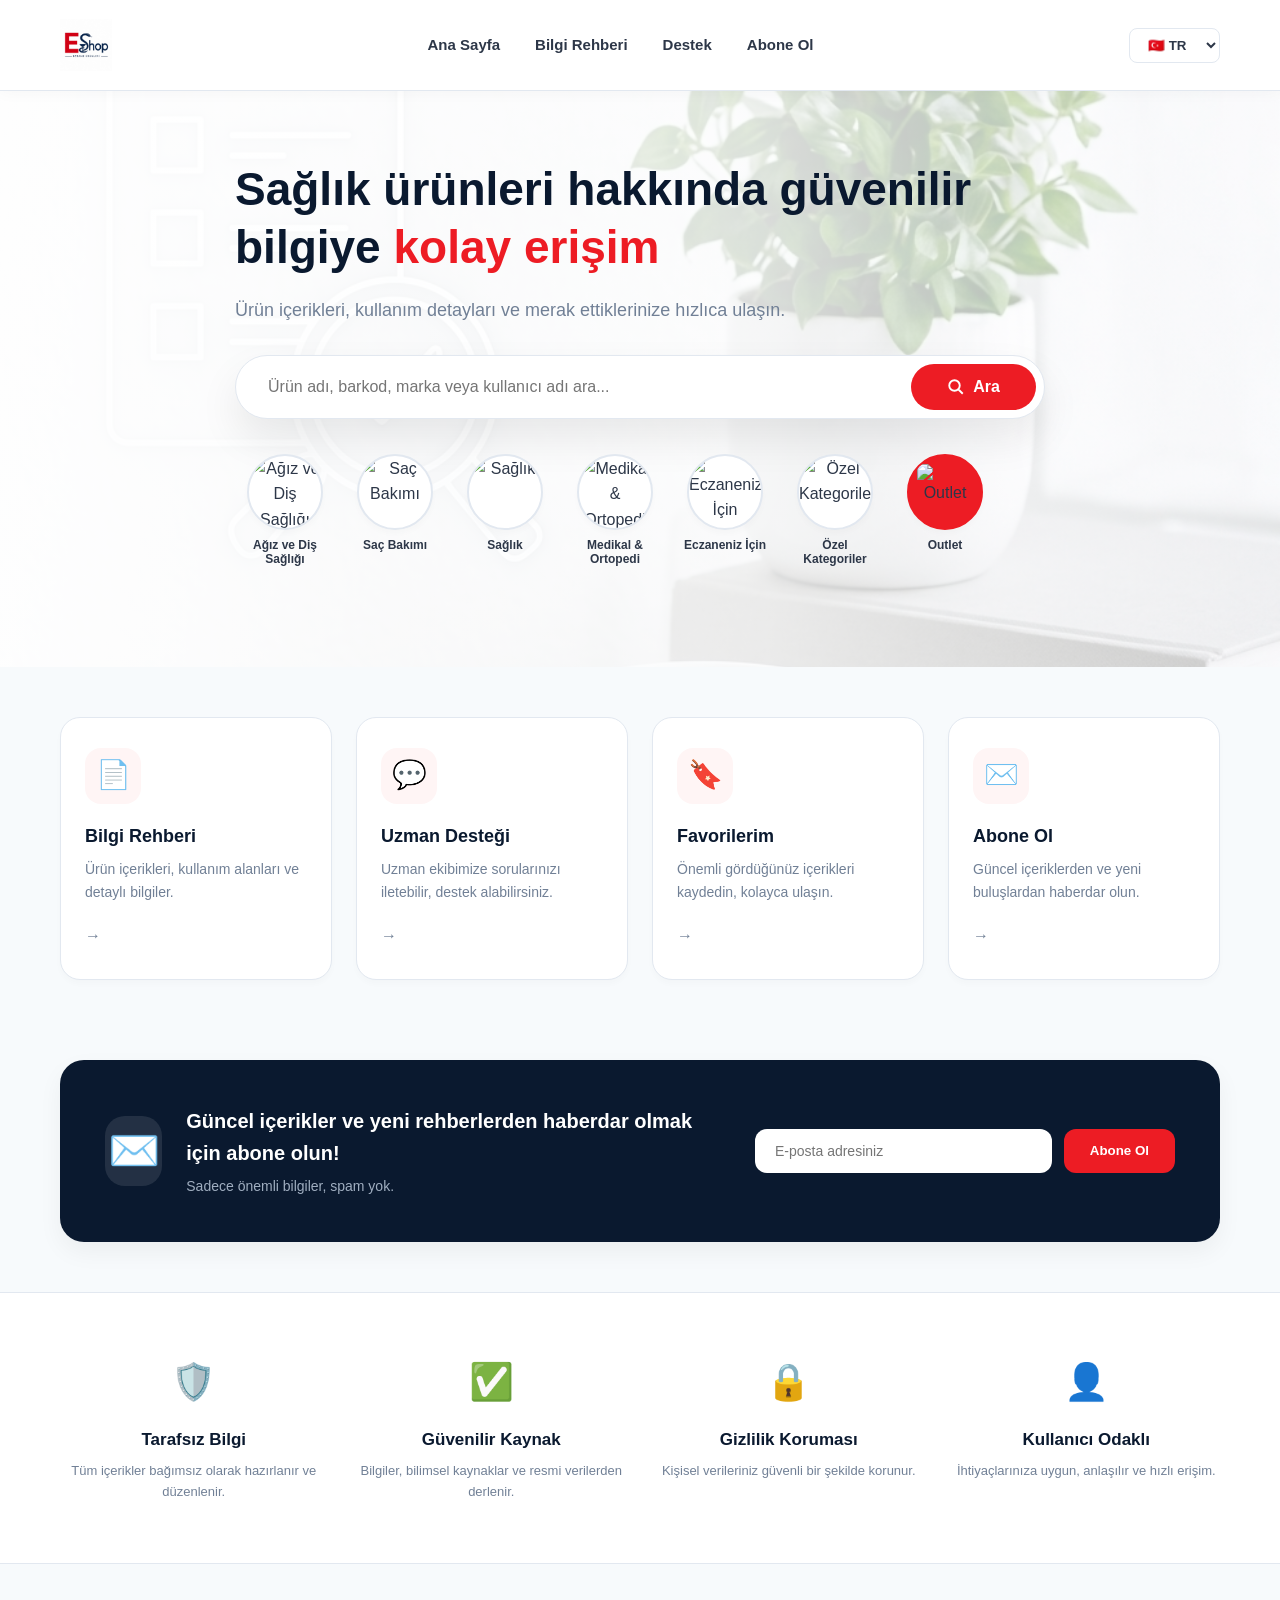
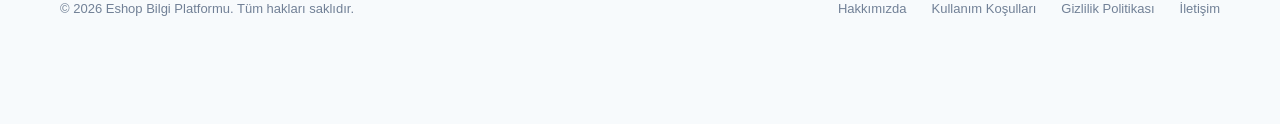
==== commit 84d09a45: "디자인 수정" ====
--- a/index.html
+++ b/index.html
@@ -13,15 +13,18 @@
 
     <style>
         :root {
-            --primary: #d32f2f;
-            --primary-dark: #b71c1c;
+            --primary: #ed1c24;
+            --primary-dark: #c81016;
             --secondary: #0a192f;
-            --text: #333333;
-            --text-light: #666666;
-            --bg-color: #f8f9fa;
+            --text: #2d3748;
+            --text-light: #718096;
+            --bg-color: #f7fafc;
             --white: #ffffff;
-            --border: #eaedf1;
-            --transition: all 0.3s ease;
+            --border: #e2e8f0;
+            --shadow-sm: 0 4px 6px rgba(0, 0, 0, 0.02);
+            --shadow-md: 0 10px 25px rgba(0, 0, 0, 0.05);
+            --shadow-lg: 0 20px 40px rgba(0, 0, 0, 0.08);
+            --transition: all 0.3s cubic-bezier(0.4, 0, 0.2, 1);
         }
 
         * {
@@ -49,13 +52,14 @@
             padding: 0 20px;
         }
 
-        /* Header */
+        /* Header Styles */
         header {
             background: var(--white);
             position: sticky;
             top: 0;
             z-index: 100;
             box-shadow: 0 2px 15px rgba(0,0,0,0.03);
+            border-bottom: 1px solid var(--border);
         }
 
         .nav {
@@ -65,7 +69,6 @@
             height: 90px;
         }
 
-        /* 로고 크기 대폭 확대 및 정돈 */
         .logo {
             display: flex;
             align-items: center;
@@ -101,6 +104,7 @@
             background: var(--white);
             cursor: pointer;
             font-weight: 600;
+            color: var(--text);
         }
 
         .menu-btn {
@@ -111,241 +115,277 @@
             cursor: pointer;
         }
 
-        /* Hero Section (배경을 자연스럽고 고급스럽게 녹여낸 레이아웃) */
+        /* Hero Section (레퍼런스 1번: 배경 이미지 자연 블렌딩 및 웅장한 레이아웃) */
         .hero {
             position: relative;
-            padding: 60px 0 80px 0;
-            background-color: var(--bg-color);
+            padding: 70px 0 90px 0;
+            background-size: cover;
+            background-position: center;
+            background-repeat: no-repeat;
             overflow: hidden;
         }
 
+        .hero::before {
+            content: '';
+            position: absolute;
+            inset: 0;
+            background: linear-gradient(90deg, rgba(255,255,255,0.96) 0%, rgba(255,255,255,0.85) 60%, rgba(255,255,255,0.6) 100%);
+            z-index: 1;
+        }
+
         .hero-container {
-            display: flex;
-            justify-content: space-between;
-            align-items: center;
-            gap: 40px;
-        }
-
-        .hero-text-content {
-            flex: 1.1;
-            max-width: 620px;
-        }
-
-        /* 우측 배경 이미지를 뚝 끊기지 않고 자연스러운 일러스트 카드 형태로 안착 */
-        .hero-visual-card {
-            flex: 0.9;
-            background: var(--white);
-            border-radius: 24px;
-            padding: 15px;
-            box-shadow: 0 20px 40px rgba(0,0,0,0.05);
-            border: 1px solid var(--border);
-            display: flex;
-            align-items: center;
-            justify-content: center;
-        }
-
-        .hero-visual-card img {
-            width: 100%;
-            height: auto;
-            max-height: 380px;
-            object-fit: cover;
-            border-radius: 16px;
-        }
-
-        .hero h1 {
-            font-size: 42px;
+            position: relative;
+            z-index: 2;
+            display: flex;
+            flex-direction: column;
+            max-width: 850px;
+            margin: 0 auto;
+            text-align: left;
+        }
+
+        .hero-text-content h1 {
+            font-size: 46px;
             line-height: 1.25;
             margin-bottom: 20px;
             color: var(--secondary);
             font-weight: 800;
         }
 
-        .hero h1 span {
+        .hero-text-content h1 span {
             color: var(--primary);
         }
 
-        .hero p {
-            font-size: 17px;
+        .hero-text-content p {
+            font-size: 18px;
             color: var(--text-light);
             margin-bottom: 30px;
         }
 
-        /* Search Box */
+        /* Search Box Styles */
         .search-box {
             width: 100%;
             display: flex;
             background: var(--white);
             border-radius: 50px;
-            padding: 6px;
-            box-shadow: 0 10px 30px rgba(0,0,0,0.06);
+            padding: 8px;
+            box-shadow: var(--shadow-lg);
             border: 1px solid var(--border);
-            margin-bottom: 20px;
+            margin-bottom: 25px;
+            transition: var(--transition);
+        }
+
+        .search-box:focus-within {
+            border-color: var(--primary);
+            box-shadow: 0 0 0 4px rgba(237, 28, 36, 0.1);
         }
 
         .search-box input {
             flex: 1;
-            padding: 12px 20px;
+            padding: 14px 24px;
             border: none;
             border-radius: 50px;
-            font-size: 15px;
+            font-size: 16px;
             outline: none;
+            background: transparent;
+            color: var(--text);
         }
 
         .search-box button {
-            background-color: var(--secondary);
+            background-color: var(--primary);
             color: var(--white);
             border: none;
             border-radius: 50px;
-            padding: 0 32px;
-            font-size: 15px;
+            padding: 0 36px;
+            font-size: 16px;
             font-weight: 600;
             cursor: pointer;
             transition: var(--transition);
+            display: flex;
+            align-items: center;
+            gap: 8px;
         }
 
         .search-box button:hover {
-            background-color: #051020;
-        }
-
-        /* Popular Searches Tags (드래그/스와이프 가능 + 대화 내용 반영 목록) */
-        .popular-searches-wrapper {
-            display: flex;
+            background-color: var(--primary-dark);
+        }
+
+        /* 레퍼런스 3번: 검색창 아래 원형 카테고리 이미지 바벨 */
+        .category-circles-wrapper {
+            display: flex;
+            gap: 20px;
+            overflow-x: auto;
+            padding: 10px 5px;
+            width: 100%;
+            -webkit-overflow-scrolling: touch;
+            scrollbar-width: none;
+        }
+
+        .category-circles-wrapper::-webkit-scrollbar {
+            display: none;
+        }
+
+        .category-circle-item {
+            display: flex;
+            flex-direction: column;
             align-items: center;
-            gap: 12px;
+            gap: 8px;
+            text-align: center;
+            flex-shrink: 0;
+            width: 90px;
+            cursor: pointer;
+            transition: var(--transition);
+        }
+
+        .circle-img-box {
+            width: 76px;
+            height: 76px;
+            border-radius: 50%;
+            overflow: hidden;
+            background: var(--white);
+            border: 2px solid var(--border);
+            box-shadow: var(--shadow-sm);
+            display: flex;
+            align-items: center;
+            justify-content: center;
+            transition: var(--transition);
+        }
+
+        .circle-img-box img {
             width: 100%;
-        }
-
-        .pop-label {
-            font-size: 13px;
-            color: var(--text-light);
-            font-weight: 500;
-            white-space: nowrap;
-        }
-
-        .popular-tags {
-            display: flex;
-            gap: 10px;
-            overflow-x: auto;
-            white-space: nowrap;
-            cursor: grab;
-            user-select: none;
-            -webkit-overflow-scrolling: touch;
-            padding-bottom: 5px;
-        }
-
-        .popular-tags::-webkit-scrollbar { display: none; }
-        .popular-tags { -ms-overflow-style: none; scrollbar-width: none; }
-        .popular-tags:active { cursor: grabbing; }
-
-        .tag-item {
-            background: var(--white);
-            border: 1px solid var(--border);
-            padding: 6px 14px;
-            border-radius: 20px;
-            font-size: 13px;
-            font-weight: 500;
+            height: 100%;
+            object-fit: cover;
+            transition: var(--transition);
+        }
+
+        .category-circle-item:hover .circle-img-box {
+            border-color: var(--primary);
+            transform: translateY(-4px);
+            box-shadow: var(--shadow-md);
+        }
+
+        .category-circle-item:hover span {
+            color: var(--primary);
+            font-weight: 700;
+        }
+
+        .category-circle-item span {
+            font-size: 12px;
+            font-weight: 600;
             color: var(--text);
-            transition: var(--transition);
-            flex-shrink: 0;
-        }
-
-        .tag-item:hover {
+            line-height: 1.2;
+        }
+
+        .circle-img-box.red-bg {
+            background-color: var(--primary);
             border-color: var(--primary);
-            color: var(--primary);
-        }
-
-        /* Features Grid */
+        }
+        
+        .circle-img-box.red-bg img {
+            padding: 8px;
+        }
+
+        /* Features Section */
         .features {
-            padding: 30px 0 50px 0;
+            padding: 50px 0;
         }
 
         .features-grid {
             display: grid;
             grid-template-columns: repeat(4, 1fr);
-            gap: 20px;
+            gap: 24px;
         }
 
         .feature-card {
             background: var(--white);
             border: 1px solid var(--border);
-            border-radius: 16px;
-            padding: 30px 20px;
+            border-radius: 20px;
+            padding: 30px 24px;
             transition: var(--transition);
             display: flex;
             flex-direction: column;
-            box-shadow: 0 4px 15px rgba(0,0,0,0.02);
+            box-shadow: var(--shadow-sm);
         }
 
         .feature-card:hover {
             border-color: var(--primary);
-            box-shadow: 0 10px 30px rgba(211, 47, 47, 0.08);
-            transform: translateY(-4px);
+            box-shadow: var(--shadow-md);
+            transform: translateY(-6px);
         }
 
         .feature-icon {
-            font-size: 32px;
-            margin-bottom: 15px;
-            background: var(--bg-color);
-            width: 60px;
-            height: 60px;
+            font-size: 28px;
+            margin-bottom: 18px;
+            background: #fff5f5;
+            color: var(--primary);
+            width: 56px;
+            height: 56px;
             display: flex;
             align-items: center;
             justify-content: center;
-            border-radius: 50%;
+            border-radius: 16px;
         }
 
         .feature-card h3 {
-            font-size: 17px;
+            font-size: 18px;
             margin-bottom: 8px;
             color: var(--secondary);
+            font-weight: 700;
         }
 
         .feature-card p {
-            font-size: 13px;
+            font-size: 14px;
             color: var(--text-light);
-            margin-bottom: 15px;
+            margin-bottom: 20px;
         }
 
         .feature-arrow {
             margin-top: auto;
-            color: var(--text);
+            color: var(--text-light);
             font-weight: bold;
-        }
-        .feature-card:hover .feature-arrow { color: var(--primary); }
-
-        /* Newsletter */
-        .newsletter { padding: 30px 0; }
+            transition: var(--transition);
+        }
+
+        .feature-card:hover .feature-arrow {
+            color: var(--primary);
+            transform: translateX(4px);
+        }
+
+        /* Newsletter Section */
+        .newsletter { padding: 30px 0 50px 0; }
         .newsletter-box {
             background: var(--secondary);
             color: var(--white);
-            border-radius: 20px;
-            padding: 40px;
+            border-radius: 24px;
+            padding: 45px;
             display: flex;
             justify-content: space-between;
             align-items: center;
             flex-wrap: wrap;
-            gap: 20px;
-        }
-        .newsletter-content { display: flex; align-items: center; gap: 20px; flex: 1; }
-        .newsletter-icon { font-size: 40px; }
-        .newsletter-text h3 { font-size: 20px; margin-bottom: 5px; }
+            gap: 25px;
+            box-shadow: var(--shadow-md);
+        }
+
+        .newsletter-content { display: flex; align-items: center; gap: 24px; flex: 1; }
+        .newsletter-icon { font-size: 42px; background: rgba(255,255,255,0.1); width: 70px; height: 70px; display: flex; align-items: center; justify-content: center; border-radius: 20px; }
+        .newsletter-text h3 { font-size: 20px; margin-bottom: 6px; font-weight: 700; }
         .newsletter-text p { color: #a0aec0; font-size: 14px; }
-        .newsletter-form { display: flex; gap: 10px; width: 100%; max-width: 400px; }
-        .newsletter-form input { flex: 1; padding: 14px 18px; border-radius: 10px; border: none; outline: none; }
-        .newsletter-form button { padding: 14px 24px; background: var(--primary); color: var(--white); border: none; border-radius: 10px; font-weight: 700; cursor: pointer; }
+        .newsletter-form { display: flex; gap: 12px; width: 100%; max-width: 420px; }
+        .newsletter-form input { flex: 1; padding: 14px 20px; border-radius: 12px; border: none; outline: none; font-size: 14px; }
+        .newsletter-form button { padding: 14px 26px; background: var(--primary); color: var(--white); border: none; border-radius: 12px; font-weight: 700; cursor: pointer; transition: var(--transition); }
         .newsletter-form button:hover { background: var(--primary-dark); }
 
         /* Trust Features */
-        .trust-features { padding: 50px 0; background: var(--white); }
-        .trust-grid { display: grid; grid-template-columns: repeat(4, 1fr); gap: 20px; text-align: center; }
-        .trust-icon { font-size: 32px; margin-bottom: 12px; }
-        .trust-item h4 { color: var(--secondary); margin-bottom: 6px; font-size: 16px; }
+        .trust-features { padding: 60px 0; background: var(--white); border-top: 1px solid var(--border); border-bottom: 1px solid var(--border); }
+        .trust-grid { display: grid; grid-template-columns: repeat(4, 1fr); gap: 30px; text-align: center; }
+        .trust-icon { font-size: 36px; margin-bottom: 15px; }
+        .trust-item h4 { color: var(--secondary); margin-bottom: 8px; font-size: 17px; font-weight: 700; }
         .trust-item p { font-size: 13px; color: var(--text-light); }
 
         /* Footer */
-        footer { padding: 30px 0; background: var(--bg-color); }
+        footer { padding: 35px 0; background: var(--bg-color); }
         .footer-flex { display: flex; justify-content: space-between; align-items: center; font-size: 13px; color: var(--text-light); }
-        .footer-links { display: flex; gap: 20px; }
+        .footer-links { display: flex; gap: 25px; }
+        .footer-links a:hover { color: var(--primary); }
 
         /* Mobile Bottom Navigation */
         .mobile-bottom-nav {
@@ -357,18 +397,15 @@
             justify-content: space-around;
             padding: 10px 0 12px 0;
             z-index: 1000;
+            box-shadow: 0 -4px 15px rgba(0,0,0,0.05);
         }
         .mobile-nav-item { display: flex; flex-direction: column; align-items: center; gap: 3px; font-size: 10px; color: var(--text-light); font-weight: 600; }
         .mobile-nav-item.active { color: var(--primary); }
         .mobile-nav-item .icon { font-size: 18px; }
 
-        /* Responsive */
+        /* Responsive Queries */
         @media (max-width: 968px) {
-            .hero-container { flex-direction: column; }
-            .hero-visual-card { width: 100%; }
-            .hero-text-content { max-width: 100%; text-align: center; }
-            .hero h1 { font-size: 30px; }
-            .popular-searches-wrapper { flex-direction: column; align-items: flex-start; }
+            .hero-text-content h1 { font-size: 32px; }
             .features-grid { grid-template-columns: 1fr 1fr; }
             .trust-grid { grid-template-columns: 1fr 1fr; }
             nav ul { display: none; }
@@ -376,7 +413,7 @@
             .newsletter-box { flex-direction: column; text-align: center; }
             .newsletter-content { flex-direction: column; }
             .newsletter-form { max-width: 100%; }
-            .footer-flex { flex-direction: column; text-align: center; gap: 10px; }
+            .footer-flex { flex-direction: column; text-align: center; gap: 12px; }
             .mobile-bottom-nav { display: flex; }
             body { padding-bottom: 80px; }
         }
@@ -412,7 +449,7 @@
     </header>
 
     <!-- Hero Section -->
-    <section class="hero">
+    <section class="hero" style="background-image: url('images/뒷 배경.png');">
         <div class="container hero-container">
             <div class="hero-text-content">
                 <h1 data-lang="hero_title">
@@ -422,30 +459,46 @@
                     Ürün içerikleri, kullanım detayları ve merak ettiklerinize hızlıca ulaşın.
                 </p>
 
-                <!-- 검색창 -->
+                <!-- Search Box -->
                 <div class="search-box">
-                    <input type="text" placeholder="Ürün adı, içerik, kategori veya konu ara...">
-                    <button class="search-btn" data-lang="search_btn">Ara</button>
+                    <input type="text" placeholder="Ürün adı, barkod, marka veya kullanıcı adı ara...">
+                    <button class="search-btn" data-lang="search_btn">
+                        <svg width="18" height="18" fill="none" stroke="currentColor" stroke-width="2.5" viewBox="0 0 24 24"><path d="M21 21l-6-6m2-5a7 7 0 11-14 0 7 7 0 0114 0z"></path></svg>
+                        <span>Ara</span>
+                    </button>
                 </div>
 
-                <!-- 🔥 인기 검색어 / 카테고리 태그 (실제 준비된 파일 및 이전 논의사항 반영) -->
-                <div class="popular-searches-wrapper">
-                    <span class="pop-label" data-lang="pop_label">Popüler aramalar:</span>
-                    <div class="popular-tags" id="popularSearches">
-                        <a href="#vitamin" class="tag-item">C Vitamini</a>
-                        <a href="#omega" class="tag-item">Omega 3</a>
-                        <a href="#supplement" class="tag-item">Gıda Takviyesi</a>
-                        <a href="#mom-baby" class="tag-item">Anne & Bebek</a>
-                        <a href="#skincare" class="tag-item">Cilt Bakımı</a>
-                        <a href="#painrelief" class="tag-item">Ağrı Kesici</a>
-                        <a href="#firstaid" class="tag-item">İlk Yardım</a>
-                    </div>
+                <!-- Circular Category Images (Ref 3) -->
+                <div class="category-circles-wrapper">
+                    <a href="#agiz" class="category-circle-item">
+                        <div class="circle-img-box"><img src="images/agiz.png" alt="Ağız ve Diş Sağlığı"></div>
+                        <span data-lang="cat_dental">Ağız ve Diş Sağlığı</span>
+                    </a>
+                    <a href="#sac" class="category-circle-item">
+                        <div class="circle-img-box"><img src="images/sac.png" alt="Saç Bakımı"></div>
+                        <span data-lang="cat_hair">Saç Bakımı</span>
+                    </a>
+                    <a href="#saglik" class="category-circle-item">
+                        <div class="circle-img-box"><img src="images/saglik.png" alt="Sağlık"></div>
+                        <span data-lang="cat_health">Sağlık</span>
+                    </a>
+                    <a href="#medikal" class="category-circle-item">
+                        <div class="circle-img-box"><img src="images/medikal.png" alt="Medikal & Ortopedi"></div>
+                        <span data-lang="cat_medical">Medikal & Ortopedi</span>
+                    </a>
+                    <a href="#eczane" class="category-circle-item">
+                        <div class="circle-img-box"><img src="images/eczane.png" alt="Eczaneniz İçin"></div>
+                        <span data-lang="cat_pharmacy">Eczaneniz İçin</span>
+                    </a>
+                    <a href="#ozel" class="category-circle-item">
+                        <div class="circle-img-box"><img src="images/ozel.png" alt="Özel Kategoriler"></div>
+                        <span data-lang="cat_special">Özel Kategoriler</span>
+                    </a>
+                    <a href="#outlet" class="category-circle-item">
+                        <div class="circle-img-box red-bg"><img src="images/outlet.png" alt="Outlet"></div>
+                        <span data-lang="cat_outlet">Outlet</span>
+                    </a>
                 </div>
-            </div>
-
-            <!-- 우측 백그라운드 이미지를 자연스러운 카드 일러스트로 블렌딩 -->
-            <div class="hero-visual-card">
-                <img src="images/뒷 배경.png" alt="EShop Platform Visual">
             </div>
         </div>
     </section>
@@ -474,7 +527,7 @@
             <a href="#" class="feature-card">
                 <div class="feature-icon">✉️</div>
                 <h3 data-lang="card4_title">Abone Ol</h3>
-                <p data-lang="card4_desc">Güncel içeriklerden ve yeni buluşlardan haberdار olun.</p>
+                <p data-lang="card4_desc">Güncel içeriklerden ve yeni buluşlardan haberdar olun.</p>
                 <span class="feature-arrow">→</span>
             </a>
         </div>
@@ -573,7 +626,13 @@
                 hero_title: "Sağlık ürünleri hakkında güvenilir bilgiye <span>kolay erişim</span>",
                 hero_desc: "Ürün içerikleri, kullanım detayları ve merak ettiklerinize hızlıca ulaşın.",
                 search_btn: "Ara",
-                pop_label: "Popüler aramalar:",
+                cat_dental: "Ağız ve Diş Sağlığı",
+                cat_hair: "Saç Bakımı",
+                cat_health: "Sağlık",
+                cat_medical: "Medikal & Ortopedi",
+                cat_pharmacy: "Eczaneniz İçin",
+                cat_special: "Özel Kategoriler",
+                cat_outlet: "Outlet",
                 card1_title: "Bilgi Rehberi",
                 card1_desc: "Ürün içerikleri, kullanım alanları ve detaylı bilgiler.",
                 card2_title: "Uzman Desteği",
@@ -612,7 +671,13 @@
                 hero_title: "Easy access to reliable info on <span>health products</span>",
                 hero_desc: "Quickly find product contents, usage details, and what you wonder about.",
                 search_btn: "Search",
-                pop_label: "Popular searches:",
+                cat_dental: "Dental Care",
+                cat_hair: "Hair Care",
+                cat_health: "Health",
+                cat_medical: "Medical & Orthopedics",
+                cat_pharmacy: "For Pharmacy",
+                cat_special: "Special Categories",
+                cat_outlet: "Outlet",
                 card1_title: "Information Guide",
                 card1_desc: "Product contents, usage areas, and detailed information.",
                 card2_title: "Expert Support",
@@ -651,7 +716,13 @@
                 hero_title: "건강 제품에 대한 신뢰할 수 있는 정보에 <span>쉽게 접근하세요</span>",
                 hero_desc: "제품 성분, 사용법 및 궁금한 점을 빠르게 찾아보세요.",
                 search_btn: "검색",
-                pop_label: "인기 검색어:",
+                cat_dental: "구강 및 치아 건강",
+                cat_hair: "헤어 케어",
+                cat_health: "건강",
+                cat_medical: "의료 및 정형외과",
+                cat_pharmacy: "약국 전용",
+                cat_special: "특수 카테고리",
+                cat_outlet: "아울렛",
                 card1_title: "정보 가이드",
                 card1_desc: "제품 성분, 사용 분야 및 상세 정보.",
                 card2_title: "전문가 지원",
@@ -695,55 +766,6 @@
                 }
             });
         }
-
-        document.addEventListener("DOMContentLoaded", () => {
-            const slider = document.getElementById('popularSearches');
-            let isDown = false;
-            let isDragging = false;
-            let startX;
-            let scrollLeft;
-
-            if (slider) {
-                slider.addEventListener('mousedown', (e) => {
-                    isDown = true;
-                    isDragging = false;
-                    slider.style.cursor = 'grabbing';
-                    startX = e.pageX - slider.offsetLeft;
-                    scrollLeft = slider.scrollLeft;
-                });
-
-                slider.addEventListener('mouseleave', () => {
-                    isDown = false;
-                    slider.style.cursor = 'grab';
-                });
-
-                slider.addEventListener('mouseup', () => {
-                    isDown = false;
-                    slider.style.cursor = 'grab';
-                    setTimeout(() => {
-                        isDragging = false;
-                    }, 50);
-                });
-
-                slider.addEventListener('mousemove', (e) => {
-                    if (!isDown) return;
-                    isDragging = true;
-                    e.preventDefault();
-                    const x = e.pageX - slider.offsetLeft;
-                    const walk = (x - startX) * 1.5;
-                    slider.scrollLeft = scrollLeft - walk;
-                });
-
-                const tags = slider.querySelectorAll('a');
-                tags.forEach(tag => {
-                    tag.addEventListener('click', (e) => {
-                        if (isDragging) {
-                            e.preventDefault();
-                        }
-                    });
-                });
-            }
-        });
     </script>
 </body>
 
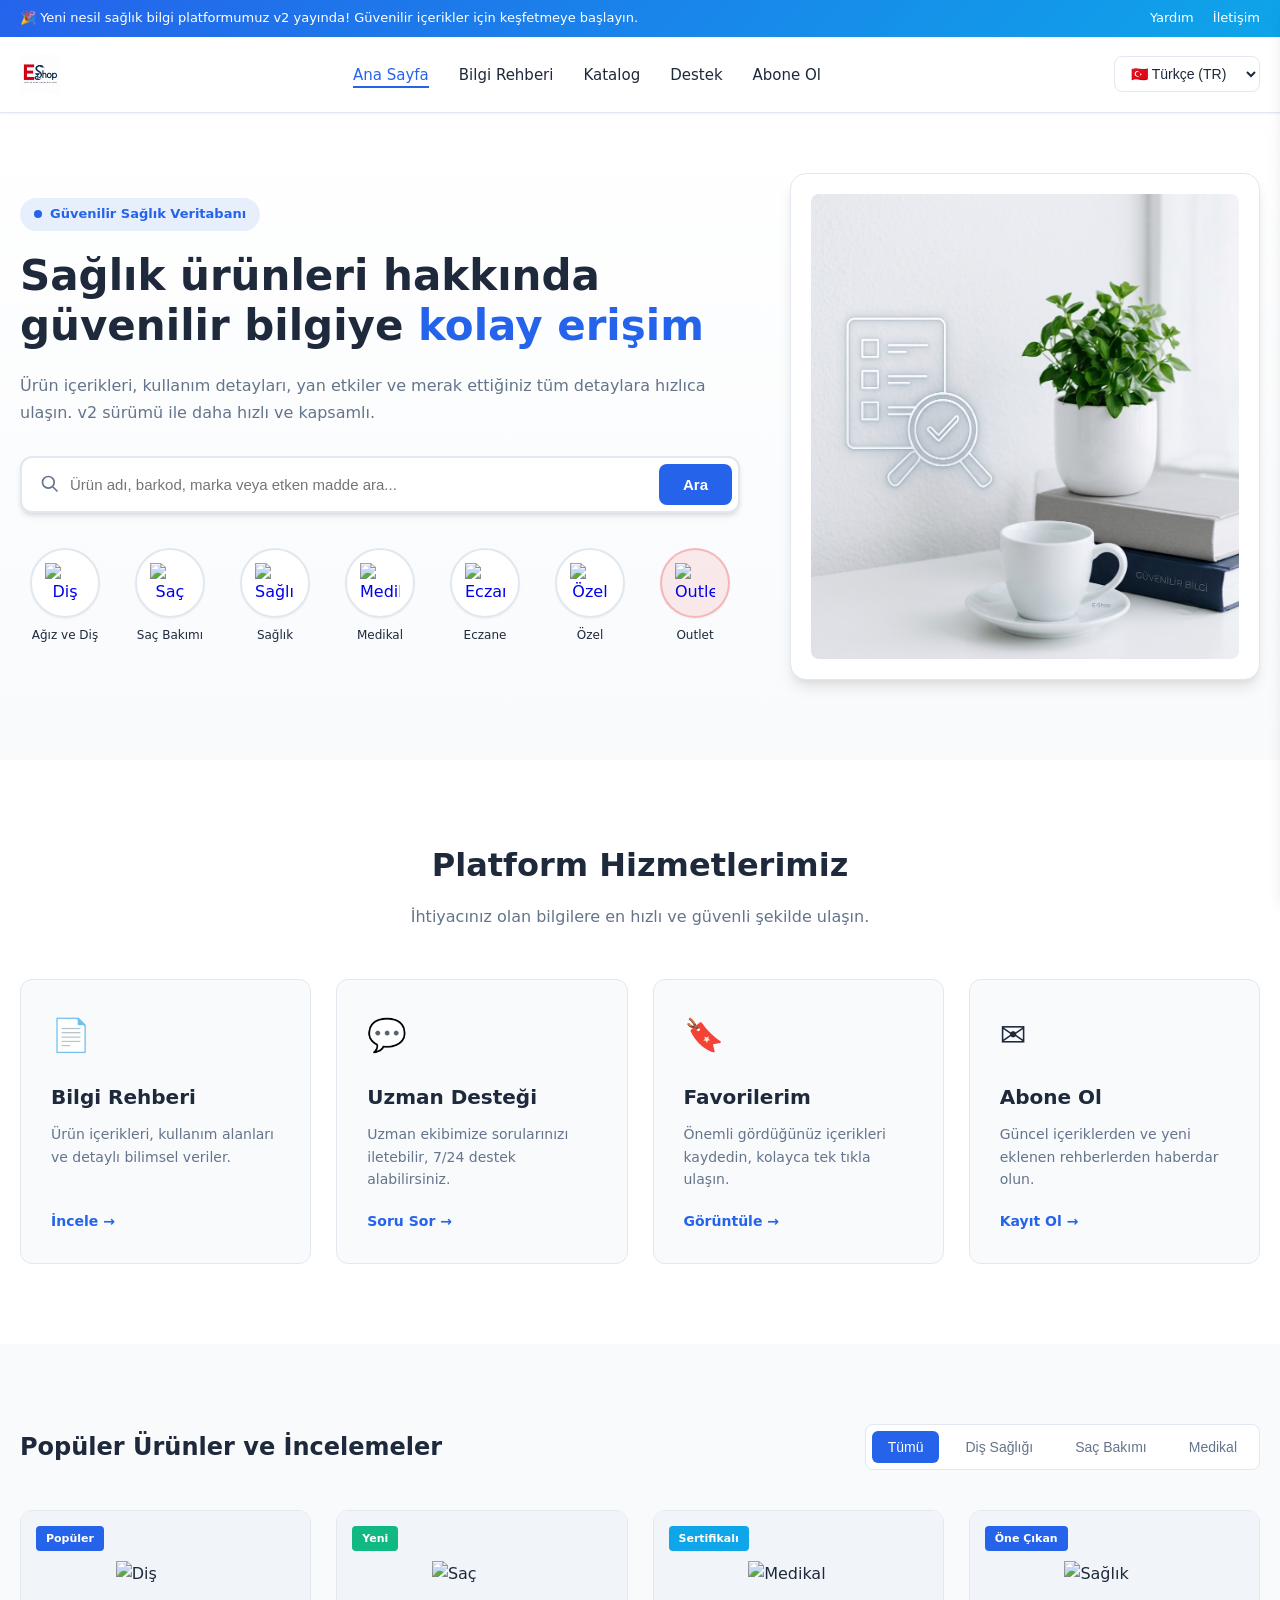
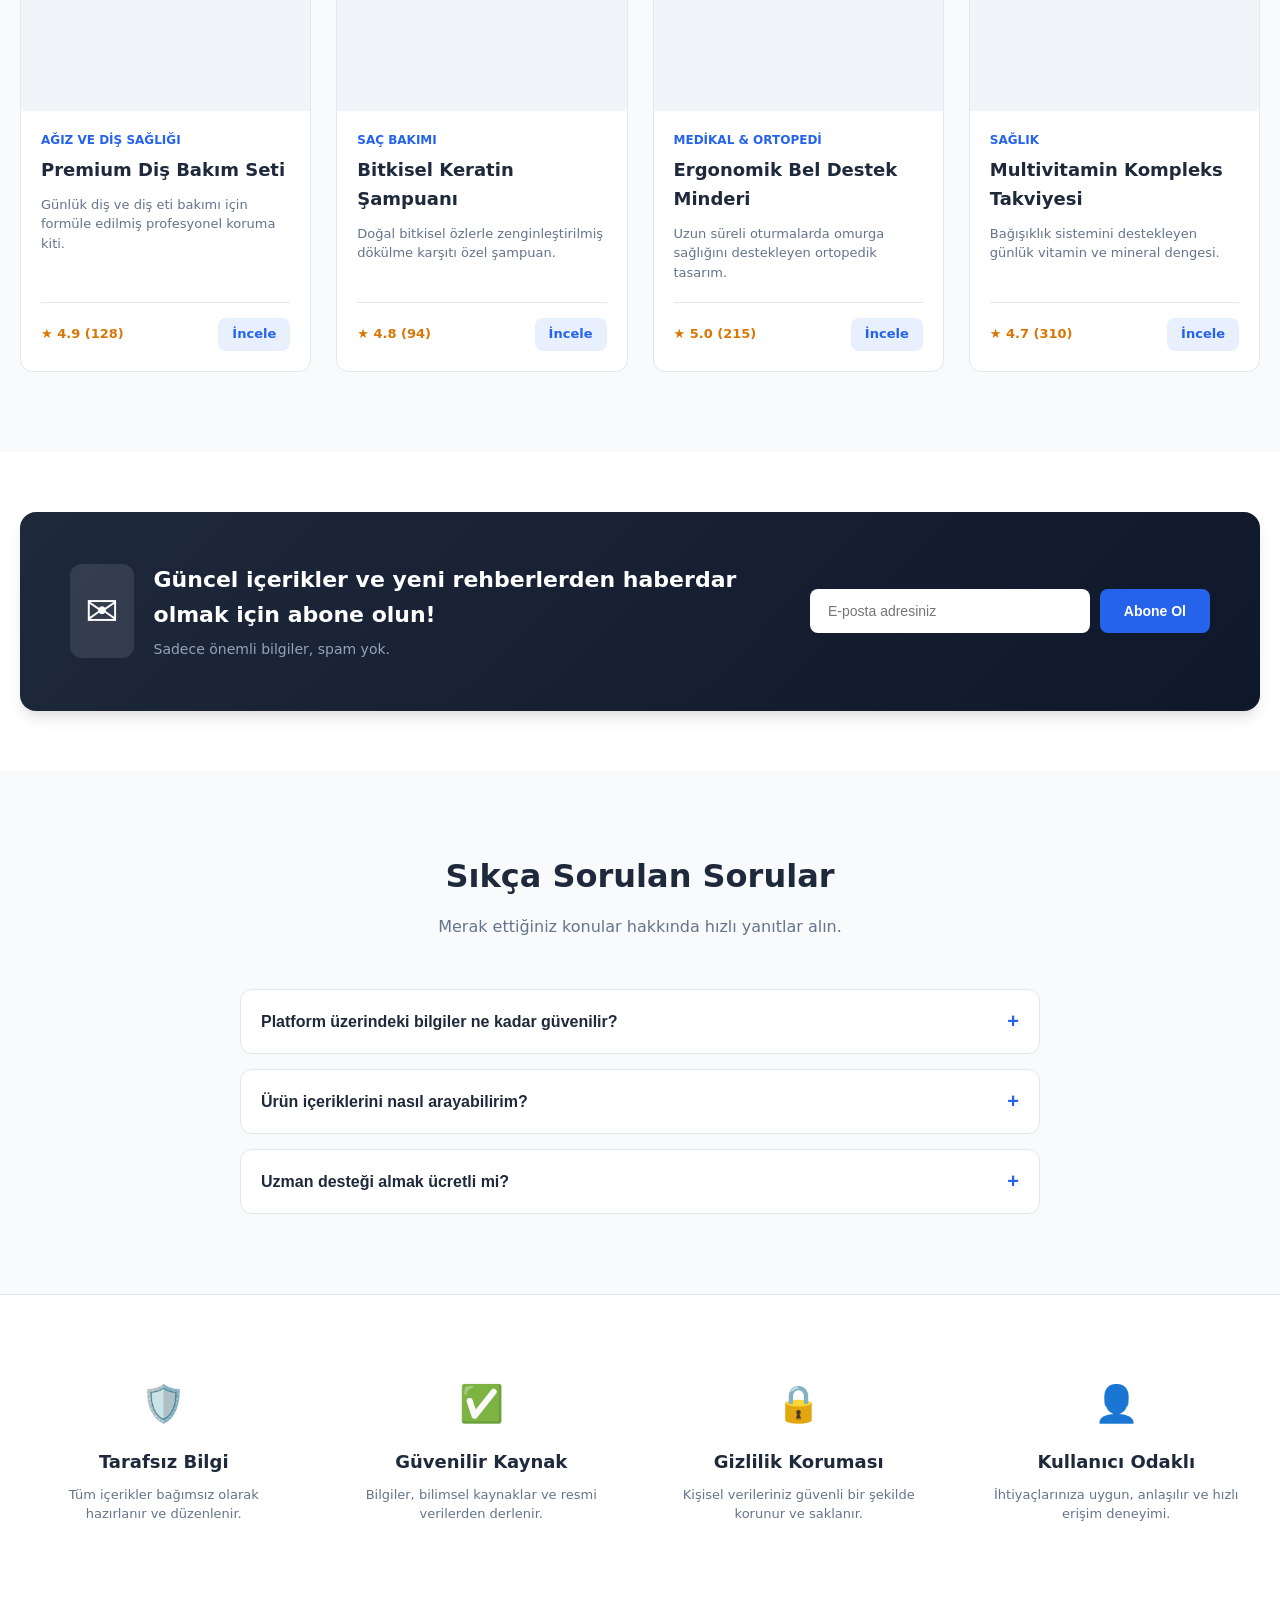
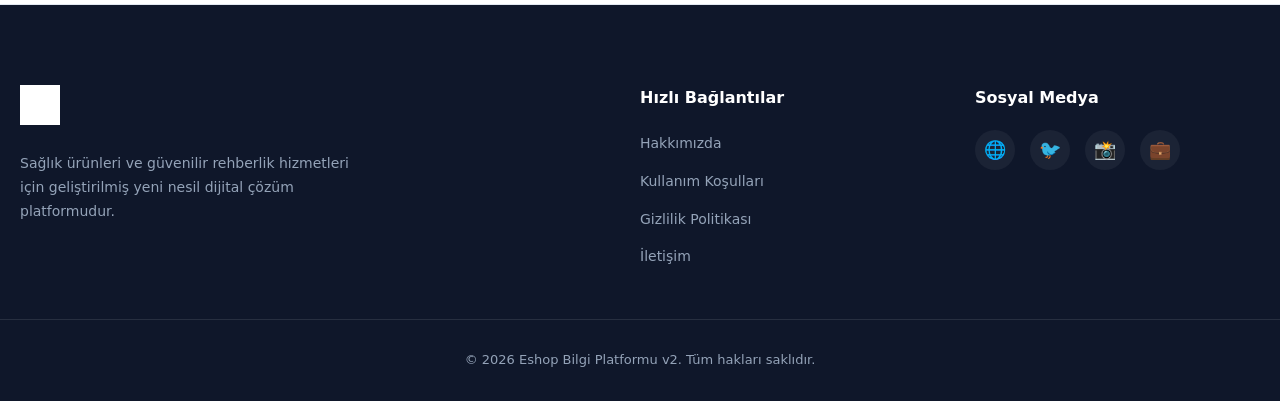
==== commit 1da710c1: "디자인 수정" ====
--- a/index.html
+++ b/index.html
@@ -1,630 +1,1543 @@
 <!DOCTYPE html>
 <html lang="tr">
-
 <head>
     <meta charset="UTF-8">
     <meta name="viewport" content="width=device-width, initial-scale=1.0">
-    <title>EShop Bilgi Platformu</title>
+    <title>EShop Bilgi Platformu - Sağlık Ürünleri ve Güvenilir Rehber (v2 - Detaylı Sürüm)</title>
     
-    <!-- Google Fonts -->
+    <!-- Google Fonts Preconnect & Stylesheet -->
     <link rel="preconnect" href="https://fonts.googleapis.com">
     <link rel="preconnect" href="https://fonts.gstatic.com" crossorigin>
     <link href="https://fonts.googleapis.com/css2?family=Inter:wght@300;400;500;600;700;800&display=swap" rel="stylesheet">
 
+    <!-- External Stylesheet / Internal Comprehensive Styles -->
     <style>
+        /* ==========================================================================
+           1. CSS RESET & ROOT VARIABLES
+           ========================================================================== */
         :root {
-            --primary: #ed1c24;
-            --primary-dark: #c81016;
-            --secondary: #0a192f;
-            --text: #2d3748;
-            --text-light: #718096;
-            --bg-color: #f7fafc;
-            --white: #ffffff;
-            --border: #e2e8f0;
-            --shadow-sm: 0 4px 6px rgba(0, 0, 0, 0.02);
-            --shadow-md: 0 10px 25px rgba(0, 0, 0, 0.05);
-            --shadow-lg: 0 20px 40px rgba(0, 0, 0, 0.08);
+            --primary-color: #2563eb;
+            --primary-dark: #1d4ed8;
+            --secondary-color: #0ea5e9;
+            --success-color: #10b981;
+            --warning-color: #f59e0b;
+            --danger-color: #ef4444;
+            --text-main: #1e293b;
+            --text-muted: #64748b;
+            --bg-main: #f8fafc;
+            --bg-white: #ffffff;
+            --border-color: #e2e8f0;
+            --radius-sm: 8px;
+            --radius-md: 12px;
+            --radius-lg: 16px;
+            --shadow-sm: 0 1px 2px 0 rgba(0, 0, 0, 0.05);
+            --shadow-md: 0 4px 6px -1px rgba(0, 0, 0, 0.1), 0 2px 4px -1px rgba(0, 0, 0, 0.06);
+            --shadow-lg: 0 10px 15px -3px rgba(0, 0, 0, 0.1), 0 4px 6px -2px rgba(0, 0, 0, 0.05);
             --transition: all 0.3s cubic-bezier(0.4, 0, 0.2, 1);
         }
 
-        * {
+        *, *::before, *::after {
+            box-sizing: border-box;
             margin: 0;
             padding: 0;
-            box-sizing: border-box;
-            font-family: 'Inter', sans-serif;
+        }
+
+        html {
+            scroll-behavior: smooth;
         }
 
         body {
-            background-color: var(--bg-color);
-            color: var(--text);
+            font-family: 'Inter', system-ui, -apple-system, sans-serif;
+            color: var(--text-main);
+            background-color: var(--bg-main);
             line-height: 1.6;
-            padding-bottom: 70px;
-        }
-
-        a {
-            text-decoration: none;
-            color: inherit;
-        }
-
+            -webkit-font-smoothing: antialiased;
+        }
+
+        /* ==========================================================================
+           2. UTILITY CLASSES & CONTAINER
+           ========================================================================== */
         .container {
-            max-width: 1200px;
+            width: 100%;
+            max-width: 1280px;
             margin: 0 auto;
             padding: 0 20px;
         }
 
-        /* Header Styles */
-        header {
-            background: var(--white);
+        .text-center { text-align: center; }
+        .flex { display: flex; }
+        .flex-col { flex-direction: column; }
+        .items-center { align-items: center; }
+        .justify-between { justify-content: space-between; }
+        .gap-10 { gap: 10px; }
+
+        /* ==========================================================================
+           3. TOP NOTIFICATION BAR
+           ========================================================================== */
+        .top-notification-bar {
+            background: linear-gradient(135deg, var(--primary-color), var(--secondary-color));
+            color: #ffffff;
+            font-size: 13px;
+            padding: 8px 0;
+            font-weight: 500;
+        }
+
+        .top-bar-flex {
+            display: flex;
+            justify-content: space-between;
+            align-items: center;
+        }
+
+        .top-bar-links a {
+            color: #ffffff;
+            text-decoration: none;
+            margin-left: 15px;
+            transition: var(--transition);
+        }
+
+        .top-bar-links a:hover {
+            text-decoration: underline;
+            opacity: 0.9;
+        }
+
+        /* ==========================================================================
+           4. HEADER & NAVIGATION BAR
+           ========================================================================== */
+        .main-header {
+            background-color: var(--bg-white);
+            border-bottom: 1px solid var(--border-color);
             position: sticky;
             top: 0;
-            z-index: 100;
-            box-shadow: 0 2px 15px rgba(0,0,0,0.03);
-            border-bottom: 1px solid var(--border);
-        }
-
-        .nav {
-            display: flex;
+            z-index: 1000;
+            box-shadow: var(--shadow-sm);
+        }
+
+        .nav-container {
+            display: flex;
+            align-items: center;
             justify-content: space-between;
-            align-items: center;
-            height: 90px;
+            height: 75px;
         }
 
         .logo {
             display: flex;
             align-items: center;
-        }
-
-        .logo img {
-            height: 52px;
-            max-width: 220px;
+            text-decoration: none;
+        }
+
+        .brand-logo-img {
+            height: 40px;
             object-fit: contain;
         }
 
-        nav ul {
+        .desktop-nav .nav-list {
             display: flex;
             list-style: none;
-            gap: 35px;
-        }
-
-        nav ul a {
-            font-weight: 600;
+            gap: 30px;
+        }
+
+        .nav-link {
+            text-decoration: none;
+            color: var(--text-main);
+            font-weight: 500;
             font-size: 15px;
-            color: var(--text);
-            transition: var(--transition);
-        }
-
-        nav ul a:hover {
-            color: var(--primary);
-        }
-
-        .lang-btn {
-            padding: 8px 14px;
-            border: 1px solid var(--border);
-            border-radius: 8px;
-            background: var(--white);
+            transition: var(--transition);
+            position: relative;
+        }
+
+        .nav-link:hover, .nav-link.active {
+            color: var(--primary-color);
+        }
+
+        .nav-link::after {
+            content: '';
+            position: absolute;
+            width: 0;
+            height: 2px;
+            bottom: -4px;
+            left: 0;
+            background-color: var(--primary-color);
+            transition: var(--transition);
+        }
+
+        .nav-link:hover::after, .nav-link.active::after {
+            width: 100%;
+        }
+
+        .header-actions {
+            display: flex;
+            align-items: center;
+            gap: 15px;
+        }
+
+        .lang-select-dropdown {
+            padding: 8px 12px;
+            border-radius: var(--radius-sm);
+            border: 1px solid var(--border-color);
+            background-color: var(--bg-white);
+            color: var(--text-main);
+            font-size: 14px;
+            font-weight: 500;
             cursor: pointer;
-            font-weight: 600;
-            color: var(--text);
-        }
-
-        .menu-btn {
+            transition: var(--transition);
+        }
+
+        .lang-select-dropdown:focus {
+            outline: none;
+            border-color: var(--primary-color);
+            box-shadow: 0 0 0 3px rgba(37, 99, 235, 0.1);
+        }
+
+        .mobile-menu-toggle-btn {
             display: none;
-            font-size: 24px;
             background: none;
             border: none;
             cursor: pointer;
-        }
-
-        /* Hero Section (레퍼런스 1번: 배경 이미지 자연 블렌딩 및 웅장한 레이아웃) */
-        .hero {
+            flex-direction: column;
+            gap: 5px;
+            padding: 5px;
+        }
+
+        .mobile-menu-toggle-btn .bar {
+            width: 25px;
+            height: 3px;
+            background-color: var(--text-main);
+            border-radius: 2px;
+            transition: var(--transition);
+        }
+
+        /* ==========================================================================
+           5. MOBILE SIDEBAR MENU
+           ========================================================================== */
+        .mobile-sidebar-overlay {
+            position: fixed;
+            top: 0;
+            left: 0;
+            width: 100%;
+            height: 100%;
+            background-color: rgba(0, 0, 0, 0.5);
+            z-index: 1099;
+            opacity: 0;
+            visibility: hidden;
+            transition: var(--transition);
+        }
+
+        .mobile-sidebar-overlay.open {
+            opacity: 1;
+            visibility: visible;
+        }
+
+        .mobile-sidebar {
+            position: fixed;
+            top: 0;
+            right: -300px;
+            width: 300px;
+            height: 100%;
+            background-color: var(--bg-white);
+            z-index: 1100;
+            box-shadow: var(--shadow-lg);
+            transition: var(--transition);
+            display: flex;
+            flex-direction: column;
+        }
+
+        .mobile-sidebar.open {
+            right: 0;
+        }
+
+        .sidebar-header {
+            padding: 20px;
+            border-bottom: 1px solid var(--border-color);
+            display: flex;
+            justify-content: space-between;
+            align-items: center;
+        }
+
+        .sidebar-title {
+            font-size: 18px;
+            font-weight: 700;
+        }
+
+        .sidebar-close-btn {
+            background: none;
+            border: none;
+            font-size: 24px;
+            cursor: pointer;
+            color: var(--text-muted);
+        }
+
+        .sidebar-body {
+            padding: 20px;
+            overflow-y: auto;
+            flex: 1;
+        }
+
+        .sidebar-nav-list {
+            list-style: none;
+            display: flex;
+            flex-direction: column;
+            gap: 15px;
+        }
+
+        .sidebar-nav-list li a {
+            display: flex;
+            align-items: center;
+            gap: 12px;
+            text-decoration: none;
+            color: var(--text-main);
+            font-weight: 500;
+            font-size: 16px;
+            padding: 10px;
+            border-radius: var(--radius-sm);
+            transition: var(--transition);
+        }
+
+        .sidebar-nav-list li a:hover {
+            background-color: var(--bg-main);
+            color: var(--primary-color);
+        }
+
+        /* ==========================================================================
+           6. HERO SECTION
+           ========================================================================== */
+        .hero-section {
+            padding: 60px 0 80px;
+            background: linear-gradient(180deg, #ffffff 0%, var(--bg-main) 100%);
+        }
+
+        .hero-container-grid {
+            display: grid;
+            grid-template-columns: 1fr 1fr;
+            gap: 50px;
+            align-items: center;
+        }
+
+        .hero-badge-tag {
+            display: inline-flex;
+            align-items: center;
+            gap: 8px;
+            background-color: rgba(37, 99, 235, 0.1);
+            color: var(--primary-color);
+            padding: 6px 14px;
+            border-radius: 50px;
+            font-size: 13px;
+            font-weight: 600;
+            margin-bottom: 20px;
+        }
+
+        .pulse-dot {
+            width: 8px;
+            height: 8px;
+            background-color: var(--primary-color);
+            border-radius: 50%;
+            box-shadow: 0 0 0 rgba(37, 99, 235, 0.4);
+            animation: pulse 2s infinite;
+        }
+
+        @keyframes pulse {
+            0% { transform: scale(0.95); box-shadow: 0 0 0 0 rgba(37, 99, 235, 0.7); }
+            70% { transform: scale(1); box-shadow: 0 0 0 8px rgba(37, 99, 235, 0); }
+            100% { transform: scale(0.95); box-shadow: 0 0 0 0 rgba(37, 99, 235, 0); }
+        }
+
+        .hero-main-title {
+            font-size: 42px;
+            font-weight: 800;
+            line-height: 1.2;
+            margin-bottom: 20px;
+            color: var(--text-main);
+        }
+
+        .hero-main-title span {
+            color: var(--primary-color);
+        }
+
+        .hero-description-text {
+            font-size: 16px;
+            color: var(--text-muted);
+            margin-bottom: 30px;
+            line-height: 1.7;
+        }
+
+        /* Search Box */
+        .search-box-wrapper {
+            display: flex;
+            background-color: var(--bg-white);
+            border: 2px solid var(--border-color);
+            border-radius: var(--radius-md);
+            padding: 6px;
+            box-shadow: var(--shadow-md);
+            margin-bottom: 35px;
+            transition: var(--transition);
+        }
+
+        .search-box-wrapper:focus-within {
+            border-color: var(--primary-color);
+            box-shadow: 0 0 0 4px rgba(37, 99, 235, 0.1);
+        }
+
+        .search-input-group {
+            display: flex;
+            align-items: center;
+            flex: 1;
+            padding: 0 12px;
+            gap: 10px;
+        }
+
+        .search-icon-svg {
+            color: var(--text-muted);
+            flex-shrink: 0;
+        }
+
+        .search-input-group input {
+            width: 100%;
+            border: none;
+            outline: none;
+            font-size: 15px;
+            color: var(--text-main);
+            background: transparent;
+        }
+
+        .search-action-btn {
+            background-color: var(--primary-color);
+            color: #ffffff;
+            border: none;
+            padding: 12px 24px;
+            border-radius: var(--radius-sm);
+            font-weight: 600;
+            font-size: 15px;
+            cursor: pointer;
+            transition: var(--transition);
+        }
+
+        .search-action-btn:hover {
+            background-color: var(--primary-dark);
+        }
+
+        /* Category Circles Slider */
+        .category-circles-wrapper {
+            display: flex;
+            gap: 15px;
+            overflow-x: auto;
+            padding-bottom: 10px;
+            scrollbar-width: thin;
+        }
+
+        .category-circles-wrapper::-webkit-scrollbar {
+            height: 6px;
+        }
+
+        .category-circles-wrapper::-webkit-scrollbar-thumb {
+            background-color: var(--border-color);
+            border-radius: 3px;
+        }
+
+        .category-circle-item {
+            display: flex;
+            flex-direction: column;
+            align-items: center;
+            text-decoration: none;
+            flex-shrink: 0;
+            width: 90px;
+            text-align: center;
+            gap: 8px;
+        }
+
+        .circle-img-box {
+            width: 70px;
+            height: 70px;
+            border-radius: 50%;
+            background-color: var(--bg-white);
+            border: 2px solid var(--border-color);
+            display: flex;
+            align-items: center;
+            justify-content: center;
+            overflow: hidden;
+            transition: var(--transition);
+            box-shadow: var(--shadow-sm);
+        }
+
+        .category-circle-item:hover .circle-img-box {
+            border-color: var(--primary-color);
+            transform: translateY(-4px);
+            box-shadow: var(--shadow-md);
+        }
+
+        .circle-img-box img {
+            width: 40px;
+            height: 40px;
+            object-fit: contain;
+        }
+
+        .circle-img-box.red-bg {
+            background-color: rgba(239, 68, 68, 0.1);
+            border-color: rgba(239, 68, 68, 0.3);
+        }
+
+        .category-circle-item span {
+            font-size: 12px;
+            font-weight: 500;
+            color: var(--text-main);
+            display: -webkit-box;
+            -webkit-line-clamp: 2;
+            -webkit-box-orient: vertical;
+            overflow: hidden;
+        }
+
+        /* Hero Right Illustration */
+        .hero-image-card-wrapper {
             position: relative;
-            padding: 70px 0 90px 0;
-            background-size: cover;
-            background-position: center;
-            background-repeat: no-repeat;
+        }
+
+        .hero-image-inner-container {
+            background-color: var(--bg-white);
+            border-radius: var(--radius-lg);
+            border: 1px solid var(--border-color);
+            padding: 20px;
+            box-shadow: var(--shadow-lg);
             overflow: hidden;
         }
 
-        .hero::before {
-            content: '';
+        .hero-illustration-img {
+            width: 100%;
+            height: auto;
+            border-radius: var(--radius-sm);
+            display: block;
+        }
+
+        /* ==========================================================================
+           7. FEATURES SECTION
+           ========================================================================== */
+        .features-section {
+            padding: 80px 0;
+            background-color: var(--bg-white);
+        }
+
+        .section-title-box {
+            margin-bottom: 50px;
+        }
+
+        .section-title-box h2 {
+            font-size: 32px;
+            font-weight: 700;
+            margin-bottom: 12px;
+        }
+
+        .section-title-box p {
+            color: var(--text-muted);
+            font-size: 16px;
+        }
+
+        .features-grid-layout {
+            display: grid;
+            grid-template-columns: repeat(4, 1fr);
+            gap: 25px;
+        }
+
+        .feature-card-item {
+            background-color: var(--bg-main);
+            border: 1px solid var(--border-color);
+            border-radius: var(--radius-md);
+            padding: 30px;
+            text-decoration: none;
+            color: var(--text-main);
+            transition: var(--transition);
+            display: flex;
+            flex-direction: column;
+            position: relative;
+            overflow: hidden;
+        }
+
+        .feature-card-item:hover {
+            transform: translateY(-5px);
+            border-color: var(--primary-color);
+            box-shadow: var(--shadow-md);
+            background-color: var(--bg-white);
+        }
+
+        .feature-icon-box {
+            font-size: 32px;
+            margin-bottom: 20px;
+        }
+
+        .feature-card-item h3 {
+            font-size: 20px;
+            font-weight: 600;
+            margin-bottom: 10px;
+        }
+
+        .feature-card-item p {
+            font-size: 14px;
+            color: var(--text-muted);
+            margin-bottom: 20px;
+            flex: 1;
+            line-height: 1.6;
+        }
+
+        .feature-link-arrow {
+            font-size: 14px;
+            font-weight: 600;
+            color: var(--primary-color);
+            transition: var(--transition);
+        }
+
+        .feature-card-item:hover .feature-link-arrow {
+            transform: translateX(5px);
+        }
+
+        /* ==========================================================================
+           8. PRODUCT CATALOG SECTION
+           ========================================================================== */
+        .catalog-section {
+            padding: 80px 0;
+            background-color: var(--bg-main);
+        }
+
+        .catalog-header-flex {
+            display: flex;
+            justify-content: space-between;
+            align-items: center;
+            margin-bottom: 40px;
+            flex-wrap: wrap;
+            gap: 20px;
+        }
+
+        .catalog-filter-tabs {
+            display: flex;
+            gap: 10px;
+            background-color: var(--bg-white);
+            padding: 6px;
+            border-radius: var(--radius-sm);
+            border: 1px solid var(--border-color);
+        }
+
+        .filter-tab {
+            background: none;
+            border: none;
+            padding: 8px 16px;
+            font-size: 14px;
+            font-weight: 500;
+            cursor: pointer;
+            border-radius: 6px;
+            color: var(--text-muted);
+            transition: var(--transition);
+        }
+
+        .filter-tab.active, .filter-tab:hover {
+            background-color: var(--primary-color);
+            color: #ffffff;
+        }
+
+        .catalog-grid-container {
+            display: grid;
+            grid-template-columns: repeat(4, 1fr);
+            gap: 25px;
+        }
+
+        .catalog-card {
+            background-color: var(--bg-white);
+            border: 1px solid var(--border-color);
+            border-radius: var(--radius-md);
+            overflow: hidden;
+            transition: var(--transition);
+            display: flex;
+            flex-direction: column;
+            position: relative;
+        }
+
+        .catalog-card:hover {
+            transform: translateY(-5px);
+            box-shadow: var(--shadow-lg);
+            border-color: var(--primary-color);
+        }
+
+        .product-badge {
             position: absolute;
-            inset: 0;
-            background: linear-gradient(90deg, rgba(255,255,255,0.96) 0%, rgba(255,255,255,0.85) 60%, rgba(255,255,255,0.6) 100%);
-            z-index: 1;
-        }
-
-        .hero-container {
-            position: relative;
+            top: 15px;
+            left: 15px;
+            background-color: var(--primary-color);
+            color: #ffffff;
+            padding: 4px 10px;
+            font-size: 11px;
+            font-weight: 600;
+            border-radius: 4px;
             z-index: 2;
+        }
+
+        .product-badge.green { background-color: var(--success-color); }
+        .product-badge.blue { background-color: var(--secondary-color); }
+
+        .product-thumb {
+            height: 200px;
+            background-color: #f1f5f9;
+            display: flex;
+            align-items: center;
+            justify-content: center;
+            overflow: hidden;
+        }
+
+        .product-thumb img {
+            width: 100px;
+            height: 100px;
+            object-fit: contain;
+            transition: var(--transition);
+        }
+
+        .catalog-card:hover .product-thumb img {
+            transform: scale(1.08);
+        }
+
+        .product-info {
+            padding: 20px;
             display: flex;
             flex-direction: column;
-            max-width: 850px;
+            flex: 1;
+        }
+
+        .product-cat-name {
+            font-size: 12px;
+            font-weight: 600;
+            color: var(--primary-color);
+            text-transform: uppercase;
+            margin-bottom: 6px;
+        }
+
+        .product-info h4 {
+            font-size: 18px;
+            font-weight: 600;
+            margin-bottom: 10px;
+            color: var(--text-main);
+        }
+
+        .product-desc {
+            font-size: 13px;
+            color: var(--text-muted);
+            margin-bottom: 20px;
+            line-height: 1.5;
+            flex: 1;
+        }
+
+        .product-footer {
+            display: flex;
+            justify-content: space-between;
+            align-items: center;
+            padding-top: 15px;
+            border-top: 1px solid var(--border-color);
+        }
+
+        .rating {
+            font-size: 13px;
+            font-weight: 600;
+            color: #d97706;
+        }
+
+        .detail-btn {
+            background-color: rgba(37, 99, 235, 0.1);
+            color: var(--primary-color);
+            text-decoration: none;
+            padding: 6px 14px;
+            border-radius: var(--radius-sm);
+            font-size: 13px;
+            font-weight: 600;
+            transition: var(--transition);
+        }
+
+        .detail-btn:hover {
+            background-color: var(--primary-color);
+            color: #ffffff;
+        }
+
+        /* ==========================================================================
+           9. NEWSLETTER SECTION
+           ========================================================================== */
+        .newsletter-section {
+            padding: 60px 0;
+            background-color: var(--bg-white);
+        }
+
+        .newsletter-box-card {
+            background: linear-gradient(135deg, #1e293b, #0f172a);
+            border-radius: var(--radius-lg);
+            padding: 50px;
+            color: #ffffff;
+            display: flex;
+            justify-content: space-between;
+            align-items: center;
+            gap: 30px;
+            box-shadow: var(--shadow-lg);
+        }
+
+        .newsletter-content-group {
+            display: flex;
+            align-items: center;
+            gap: 20px;
+        }
+
+        .newsletter-icon-box {
+            font-size: 40px;
+            background-color: rgba(255, 255, 255, 0.1);
+            padding: 15px;
+            border-radius: var(--radius-md);
+        }
+
+        .newsletter-text-block h3 {
+            font-size: 22px;
+            font-weight: 700;
+            margin-bottom: 6px;
+        }
+
+        .newsletter-text-block p {
+            color: #94a3b8;
+            font-size: 14px;
+        }
+
+        .newsletter-form-group {
+            display: flex;
+            gap: 10px;
+            min-width: 400px;
+        }
+
+        .newsletter-form-group input {
+            flex: 1;
+            padding: 14px 18px;
+            border-radius: var(--radius-sm);
+            border: none;
+            font-size: 14px;
+            outline: none;
+        }
+
+        .newsletter-form-group button {
+            background-color: var(--primary-color);
+            color: #ffffff;
+            border: none;
+            padding: 14px 24px;
+            border-radius: var(--radius-sm);
+            font-weight: 600;
+            font-size: 14px;
+            cursor: pointer;
+            transition: var(--transition);
+        }
+
+        .newsletter-form-group button:hover {
+            background-color: var(--primary-dark);
+        }
+
+        /* ==========================================================================
+           10. FAQ SECTION
+           ========================================================================== */
+        .faq-section {
+            padding: 80px 0;
+            background-color: var(--bg-main);
+        }
+
+        .faq-accordion-container {
+            max-width: 800px;
             margin: 0 auto;
-            text-align: left;
-        }
-
-        .hero-text-content h1 {
-            font-size: 46px;
-            line-height: 1.25;
-            margin-bottom: 20px;
-            color: var(--secondary);
-            font-weight: 800;
-        }
-
-        .hero-text-content h1 span {
-            color: var(--primary);
-        }
-
-        .hero-text-content p {
-            font-size: 18px;
-            color: var(--text-light);
-            margin-bottom: 30px;
-        }
-
-        /* Search Box Styles */
-        .search-box {
+            display: flex;
+            flex-direction: column;
+            gap: 15px;
+        }
+
+        .faq-item {
+            background-color: var(--bg-white);
+            border: 1px solid var(--border-color);
+            border-radius: var(--radius-md);
+            overflow: hidden;
+            transition: var(--transition);
+        }
+
+        .faq-question-btn {
             width: 100%;
-            display: flex;
-            background: var(--white);
-            border-radius: 50px;
-            padding: 8px;
-            box-shadow: var(--shadow-lg);
-            border: 1px solid var(--border);
-            margin-bottom: 25px;
-            transition: var(--transition);
-        }
-
-        .search-box:focus-within {
-            border-color: var(--primary);
-            box-shadow: 0 0 0 4px rgba(237, 28, 36, 0.1);
-        }
-
-        .search-box input {
-            flex: 1;
-            padding: 14px 24px;
+            background: none;
             border: none;
-            border-radius: 50px;
-            font-size: 16px;
-            outline: none;
-            background: transparent;
-            color: var(--text);
-        }
-
-        .search-box button {
-            background-color: var(--primary);
-            color: var(--white);
-            border: none;
-            border-radius: 50px;
-            padding: 0 36px;
+            padding: 20px;
+            display: flex;
+            justify-content: space-between;
+            align-items: center;
             font-size: 16px;
             font-weight: 600;
+            color: var(--text-main);
             cursor: pointer;
-            transition: var(--transition);
-            display: flex;
-            align-items: center;
-            gap: 8px;
-        }
-
-        .search-box button:hover {
-            background-color: var(--primary-dark);
-        }
-
-        /* 레퍼런스 3번: 검색창 아래 원형 카테고리 이미지 바벨 */
-        .category-circles-wrapper {
-            display: flex;
-            gap: 20px;
-            overflow-x: auto;
-            padding: 10px 5px;
-            width: 100%;
-            -webkit-overflow-scrolling: touch;
-            scrollbar-width: none;
-        }
-
-        .category-circles-wrapper::-webkit-scrollbar {
-            display: none;
-        }
-
-        .category-circle-item {
-            display: flex;
-            flex-direction: column;
-            align-items: center;
-            gap: 8px;
-            text-align: center;
-            flex-shrink: 0;
-            width: 90px;
-            cursor: pointer;
-            transition: var(--transition);
-        }
-
-        .circle-img-box {
-            width: 76px;
-            height: 76px;
-            border-radius: 50%;
+            text-align: left;
+        }
+
+        .faq-icon {
+            font-size: 20px;
+            transition: var(--transition);
+            color: var(--primary-color);
+        }
+
+        .faq-answer-panel {
+            padding: 0 20px;
+            max-height: 0;
             overflow: hidden;
-            background: var(--white);
-            border: 2px solid var(--border);
-            box-shadow: var(--shadow-sm);
-            display: flex;
-            align-items: center;
-            justify-content: center;
-            transition: var(--transition);
-        }
-
-        .circle-img-box img {
-            width: 100%;
-            height: 100%;
-            object-fit: cover;
-            transition: var(--transition);
-        }
-
-        .category-circle-item:hover .circle-img-box {
-            border-color: var(--primary);
-            transform: translateY(-4px);
-            box-shadow: var(--shadow-md);
-        }
-
-        .category-circle-item:hover span {
-            color: var(--primary);
-            font-weight: 700;
-        }
-
-        .category-circle-item span {
-            font-size: 12px;
-            font-weight: 600;
-            color: var(--text);
-            line-height: 1.2;
-        }
-
-        .circle-img-box.red-bg {
-            background-color: var(--primary);
-            border-color: var(--primary);
-        }
-        
-        .circle-img-box.red-bg img {
-            padding: 8px;
-        }
-
-        /* Features Section */
-        .features {
-            padding: 50px 0;
-        }
-
-        .features-grid {
+            transition: max-height 0.3s ease, padding 0.3s ease;
+            color: var(--text-muted);
+            font-size: 14px;
+            line-height: 1.6;
+        }
+
+        .faq-item.active .faq-answer-panel {
+            padding: 0 20px 20px 20px;
+            max-height: 200px;
+        }
+
+        .faq-item.active .faq-icon {
+            transform: rotate(45deg);
+        }
+
+        /* ==========================================================================
+           11. TRUST FEATURES SECTION
+           ========================================================================== */
+        .trust-features-section {
+            padding: 60px 0;
+            background-color: var(--bg-white);
+            border-top: 1px solid var(--border-color);
+            border-bottom: 1px solid var(--border-color);
+        }
+
+        .trust-grid-container {
             display: grid;
             grid-template-columns: repeat(4, 1fr);
-            gap: 24px;
-        }
-
-        .feature-card {
-            background: var(--white);
-            border: 1px solid var(--border);
-            border-radius: 20px;
-            padding: 30px 24px;
-            transition: var(--transition);
+            gap: 30px;
+        }
+
+        .trust-item-box {
             display: flex;
             flex-direction: column;
-            box-shadow: var(--shadow-sm);
-        }
-
-        .feature-card:hover {
-            border-color: var(--primary);
-            box-shadow: var(--shadow-md);
-            transform: translateY(-6px);
-        }
-
-        .feature-icon {
-            font-size: 28px;
-            margin-bottom: 18px;
-            background: #fff5f5;
-            color: var(--primary);
-            width: 56px;
-            height: 56px;
+            align-items: center;
+            text-align: center;
+            padding: 20px;
+        }
+
+        .trust-emoji-icon {
+            font-size: 36px;
+            margin-bottom: 15px;
+        }
+
+        .trust-item-box h4 {
+            font-size: 18px;
+            font-weight: 600;
+            margin-bottom: 8px;
+        }
+
+        .trust-item-box p {
+            font-size: 13px;
+            color: var(--text-muted);
+            line-height: 1.5;
+        }
+
+        /* ==========================================================================
+           12. FOOTER SECTION
+           ========================================================================== */
+        .main-footer-section {
+            background-color: #0f172a;
+            color: #94a3b8;
+            padding: 80px 0 30px;
+        }
+
+        .footer-main-flex {
+            display: grid;
+            grid-template-columns: 2fr 1fr 1fr;
+            gap: 50px;
+            margin-bottom: 50px;
+        }
+
+        .footer-logo-img {
+            height: 40px;
+            margin-bottom: 20px;
+            filter: brightness(0) invert(1);
+        }
+
+        .footer-about-text {
+            font-size: 14px;
+            line-height: 1.7;
+            max-width: 350px;
+        }
+
+        .footer-col-links h4, .footer-col-social h4 {
+            color: #ffffff;
+            font-size: 16px;
+            font-weight: 600;
+            margin-bottom: 20px;
+        }
+
+        .footer-col-links ul {
+            list-style: none;
+            display: flex;
+            flex-direction: column;
+            gap: 12px;
+        }
+
+        .footer-col-links ul li a {
+            color: #94a3b8;
+            text-decoration: none;
+            font-size: 14px;
+            transition: var(--transition);
+        }
+
+        .footer-col-links ul li a:hover {
+            color: #ffffff;
+        }
+
+        .social-icons-group {
+            display: flex;
+            gap: 15px;
+        }
+
+        .social-icons-group a {
+            width: 40px;
+            height: 40px;
+            background-color: rgba(255, 255, 255, 0.05);
             display: flex;
             align-items: center;
             justify-content: center;
-            border-radius: 16px;
-        }
-
-        .feature-card h3 {
+            border-radius: 50%;
+            text-decoration: none;
             font-size: 18px;
-            margin-bottom: 8px;
-            color: var(--secondary);
-            font-weight: 700;
-        }
-
-        .feature-card p {
-            font-size: 14px;
-            color: var(--text-light);
-            margin-bottom: 20px;
-        }
-
-        .feature-arrow {
-            margin-top: auto;
-            color: var(--text-light);
-            font-weight: bold;
-            transition: var(--transition);
-        }
-
-        .feature-card:hover .feature-arrow {
-            color: var(--primary);
-            transform: translateX(4px);
-        }
-
-        /* Newsletter Section */
-        .newsletter { padding: 30px 0 50px 0; }
-        .newsletter-box {
-            background: var(--secondary);
-            color: var(--white);
-            border-radius: 24px;
-            padding: 45px;
-            display: flex;
-            justify-content: space-between;
-            align-items: center;
-            flex-wrap: wrap;
-            gap: 25px;
-            box-shadow: var(--shadow-md);
-        }
-
-        .newsletter-content { display: flex; align-items: center; gap: 24px; flex: 1; }
-        .newsletter-icon { font-size: 42px; background: rgba(255,255,255,0.1); width: 70px; height: 70px; display: flex; align-items: center; justify-content: center; border-radius: 20px; }
-        .newsletter-text h3 { font-size: 20px; margin-bottom: 6px; font-weight: 700; }
-        .newsletter-text p { color: #a0aec0; font-size: 14px; }
-        .newsletter-form { display: flex; gap: 12px; width: 100%; max-width: 420px; }
-        .newsletter-form input { flex: 1; padding: 14px 20px; border-radius: 12px; border: none; outline: none; font-size: 14px; }
-        .newsletter-form button { padding: 14px 26px; background: var(--primary); color: var(--white); border: none; border-radius: 12px; font-weight: 700; cursor: pointer; transition: var(--transition); }
-        .newsletter-form button:hover { background: var(--primary-dark); }
-
-        /* Trust Features */
-        .trust-features { padding: 60px 0; background: var(--white); border-top: 1px solid var(--border); border-bottom: 1px solid var(--border); }
-        .trust-grid { display: grid; grid-template-columns: repeat(4, 1fr); gap: 30px; text-align: center; }
-        .trust-icon { font-size: 36px; margin-bottom: 15px; }
-        .trust-item h4 { color: var(--secondary); margin-bottom: 8px; font-size: 17px; font-weight: 700; }
-        .trust-item p { font-size: 13px; color: var(--text-light); }
-
-        /* Footer */
-        footer { padding: 35px 0; background: var(--bg-color); }
-        .footer-flex { display: flex; justify-content: space-between; align-items: center; font-size: 13px; color: var(--text-light); }
-        .footer-links { display: flex; gap: 25px; }
-        .footer-links a:hover { color: var(--primary); }
-
-        /* Mobile Bottom Navigation */
-        .mobile-bottom-nav {
+            transition: var(--transition);
+        }
+
+        .social-icons-group a:hover {
+            background-color: var(--primary-color);
+            color: #ffffff;
+        }
+
+        .footer-bottom-bar {
+            padding-top: 30px;
+            border-top: 1px solid rgba(255, 255, 255, 0.1);
+            text-align: center;
+            font-size: 13px;
+        }
+
+        /* ==========================================================================
+           13. MOBILE BOTTOM NAVIGATION BAR
+           ========================================================================== */
+        .mobile-bottom-nav-bar {
             display: none;
             position: fixed;
-            bottom: 0; left: 0; width: 100%;
-            background: var(--white);
-            border-top: 1px solid var(--border);
+            bottom: 0;
+            left: 0;
+            width: 100%;
+            background-color: var(--bg-white);
+            border-top: 1px solid var(--border-color);
+            z-index: 1000;
             justify-content: space-around;
-            padding: 10px 0 12px 0;
-            z-index: 1000;
-            box-shadow: 0 -4px 15px rgba(0,0,0,0.05);
-        }
-        .mobile-nav-item { display: flex; flex-direction: column; align-items: center; gap: 3px; font-size: 10px; color: var(--text-light); font-weight: 600; }
-        .mobile-nav-item.active { color: var(--primary); }
-        .mobile-nav-item .icon { font-size: 18px; }
-
-        /* Responsive Queries */
-        @media (max-width: 968px) {
-            .hero-text-content h1 { font-size: 32px; }
-            .features-grid { grid-template-columns: 1fr 1fr; }
-            .trust-grid { grid-template-columns: 1fr 1fr; }
-            nav ul { display: none; }
-            .menu-btn { display: block; }
-            .newsletter-box { flex-direction: column; text-align: center; }
-            .newsletter-content { flex-direction: column; }
-            .newsletter-form { max-width: 100%; }
-            .footer-flex { flex-direction: column; text-align: center; gap: 12px; }
-            .mobile-bottom-nav { display: flex; }
-            body { padding-bottom: 80px; }
+            padding: 10px 0;
+            box-shadow: 0 -4px 10px rgba(0, 0, 0, 0.05);
+        }
+
+        .mobile-nav-item-link {
+            display: flex;
+            flex-direction: column;
+            align-items: center;
+            text-decoration: none;
+            color: var(--text-muted);
+            font-size: 11px;
+            font-weight: 500;
+            gap: 4px;
+            transition: var(--transition);
+        }
+
+        .mobile-nav-item-link .icon {
+            font-size: 18px;
+        }
+
+        .mobile-nav-item-link.active, .mobile-nav-item-link:hover {
+            color: var(--primary-color);
+        }
+
+        /* ==========================================================================
+           14. RESPONSIVE MEDIA QUERIES
+           ========================================================================== */
+        @media (max-width: 1024px) {
+            .hero-container-grid {
+                grid-template-columns: 1fr;
+                gap: 40px;
+            }
+            .features-grid-layout, .catalog-grid-container {
+                grid-template-columns: repeat(2, 1fr);
+            }
+            .trust-grid-container {
+                grid-template-columns: repeat(2, 1fr);
+                gap: 20px;
+            }
+            .footer-main-flex {
+                grid-template-columns: 1fr;
+                gap: 30px;
+            }
+        }
+
+        @media (max-width: 768px) {
+            .desktop-nav {
+                display: none;
+            }
+            .header-actions .lang-select-dropdown {
+                display: none;
+            }
+            .mobile-menu-toggle-btn {
+                display: flex;
+            }
+            .mobile-bottom-nav-bar {
+                display: flex;
+            }
+            body {
+                padding-bottom: 60px;
+            }
+            .features-grid-layout, .catalog-grid-container {
+                grid-template-columns: 1fr;
+            }
+            .trust-grid-container {
+                grid-template-columns: 1fr;
+            }
+            .newsletter-box-card {
+                flex-direction: column;
+                padding: 30px 20px;
+                text-align: center;
+            }
+            .newsletter-content-group {
+                flex-direction: column;
+            }
+            .newsletter-form-group {
+                min-width: 100%;
+                flex-direction: column;
+            }
+            .hero-main-title {
+                font-size: 32px;
+            }
         }
     </style>
 </head>
-
 <body>
 
-    <!-- Header -->
-    <header>
-        <div class="container nav">
+    <!-- ==========================================
+         TOP NOTIFICATION BAR
+         ========================================== -->
+    <div class="top-notification-bar">
+        <div class="container top-bar-flex">
+            <span data-lang="top_notice">🎉 Yeni nesil sağlık bilgi platformumuz v2 yayında! Güvenilir içerikler için keşfetmeye başlayın.</span>
+            <div class="top-bar-links">
+                <a href="#destek" data-lang="top_help">Yardım</a>
+                <a href="#hakkimizda" data-lang="top_contact">İletişim</a>
+            </div>
+        </div>
+    </div>
+
+    <!-- ==========================================
+         HEADER & NAVIGATION BAR
+         ========================================== -->
+    <header class="main-header">
+        <div class="container nav-container">
             <a href="index.html" class="logo">
-                <img src="images/logo.jpg" alt="EShop Logo">
+                <img src="images/logo.jpg" alt="EShop Logo" class="brand-logo-img">
             </a>
 
-            <nav>
-                <ul>
-                    <li><a href="index.html" data-lang="nav_home">Ana Sayfa</a></li>
-                    <li><a href="#" data-lang="nav_guide">Bilgi Rehberi</a></li>
-                    <li><a href="#" data-lang="nav_support">Destek</a></li>
-                    <li><a href="#" data-lang="nav_subscribe">Abone Ol</a></li>
+            <nav class="desktop-nav">
+                <ul class="nav-list">
+                    <li><a href="index.html" class="nav-link active" data-lang="nav_home">Ana Sayfa</a></li>
+                    <li><a href="#rehber" class="nav-link" data-lang="nav_guide">Bilgi Rehberi</a></li>
+                    <li><a href="#katalog" class="nav-link" data-lang="nav_catalog">Katalog</a></li>
+                    <li><a href="#destek" class="nav-link" data-lang="nav_support">Destek</a></li>
+                    <li><a href="#abone" class="nav-link" data-lang="nav_subscribe">Abone Ol</a></li>
                 </ul>
             </nav>
 
-            <select id="language-selector" class="lang-btn" onchange="changeLanguage()">
-                <option value="tr">🇹🇷 TR</option>
-                <option value="en">🇺🇸 EN</option>
-                <option value="ko">🇰🇷 KO</option>
-            </select>
-
-            <button class="menu-btn" aria-label="Menu">☰</button>
+            <div class="header-actions">
+                <select id="language-selector" class="lang-select-dropdown" onchange="switchLanguage(this.value)" aria-label="Dil Seçimi">
+                    <option value="tr">🇹🇷 Türkçe (TR)</option>
+                    <option value="en">🇺🇸 English (EN)</option>
+                    <option value="ko">🇰🇷 한국어 (KO)</option>
+                </select>
+
+                <button class="mobile-menu-toggle-btn" id="mobileMenuToggle" aria-label="Mobil Menüyü Aç">
+                    <span class="bar"></span>
+                    <span class="bar"></span>
+                    <span class="bar"></span>
+                </button>
+            </div>
         </div>
     </header>
 
-    <!-- Hero Section -->
-    <section class="hero" style="background-image: url('images/뒷 배경.png');">
-        <div class="container hero-container">
-            <div class="hero-text-content">
-                <h1 data-lang="hero_title">
+    <!-- ==========================================
+         MOBILE SIDEBAR MENU
+         ========================================== -->
+    <div class="mobile-sidebar-overlay" id="sidebarOverlay"></div>
+    <div class="mobile-sidebar" id="mobileSidebar">
+        <div class="sidebar-header">
+            <span class="sidebar-title" data-lang="menu_title">Menü</span>
+            <button class="sidebar-close-btn" id="sidebarClose">&times;</button>
+        </div>
+        <div class="sidebar-body">
+            <ul class="sidebar-nav-list">
+                <li><a href="index.html"><span class="icon">🏠</span> <span data-lang="nav_home">Ana Sayfa</span></a></li>
+                <li><a href="#rehber"><span class="icon">📄</span> <span data-lang="nav_guide">Bilgi Rehberi</span></a></li>
+                <li><a href="#katalog"><span class="icon">🔍</span> <span data-lang="nav_catalog">Katalog</span></a></li>
+                <li><a href="#destek"><span class="icon">💬</span> <span data-lang="nav_support">Destek</span></a></li>
+                <li><a href="#abone"><span class="icon">✉️</span> <span data-lang="nav_subscribe">Abone Ol</span></a></li>
+                <li><a href="#hakkimizda"><span class="icon">ℹ️</span> <span data-lang="f_about">Hakkımızda</span></a></li>
+            </ul>
+        </div>
+    </div>
+
+    <!-- ==========================================
+         HERO SECTION
+         ========================================== -->
+    <section class="hero-section">
+        <div class="container hero-container-grid">
+            
+            <div class="hero-text-content-area">
+                <div class="hero-badge-tag">
+                    <span class="pulse-dot"></span> <span data-lang="hero_badge">Güvenilir Sağlık Veritabanı</span>
+                </div>
+                
+                <h1 class="hero-main-title" data-lang="hero_title">
                     Sağlık ürünleri hakkında güvenilir bilgiye <span>kolay erişim</span>
                 </h1>
-                <p data-lang="hero_desc">
-                    Ürün içerikleri, kullanım detayları ve merak ettiklerinize hızlıca ulaşın.
+                
+                <p class="hero-description-text" data-lang="hero_desc">
+                    Ürün içerikleri, kullanım detayları, yan etkiler ve merak ettiğiniz tüm detaylara hızlıca ulaşın. v2 sürümü ile daha hızlı ve kapsamlı.
                 </p>
 
                 <!-- Search Box -->
-                <div class="search-box">
-                    <input type="text" placeholder="Ürün adı, barkod, marka veya kullanıcı adı ara...">
-                    <button class="search-btn" data-lang="search_btn">
-                        <svg width="18" height="18" fill="none" stroke="currentColor" stroke-width="2.5" viewBox="0 0 24 24"><path d="M21 21l-6-6m2-5a7 7 0 11-14 0 7 7 0 0114 0z"></path></svg>
-                        <span>Ara</span>
+                <div class="search-box-wrapper">
+                    <div class="search-input-group">
+                        <svg class="search-icon-svg" width="20" height="20" fill="none" stroke="currentColor" stroke-width="2" viewBox="0 0 24 24"><path d="M21 21l-6-6m2-5a7 7 0 11-14 0 7 7 0 0114 0z"></path></svg>
+                        <input type="text" id="mainSearchInput" placeholder="Ürün adı, barkod, marka veya etken madde ara..." aria-label="Arama Kutusu">
+                    </div>
+                    <button class="search-action-btn" id="mainSearchBtn">
+                        <span data-lang="search_btn">Ara</span>
                     </button>
                 </div>
 
-                <!-- Circular Category Images (Ref 3) -->
-                <div class="category-circles-wrapper">
+                <!-- Category Circles -->
+                <div class="category-circles-wrapper" id="categorySlider">
                     <a href="#agiz" class="category-circle-item">
-                        <div class="circle-img-box"><img src="images/agiz.png" alt="Ağız ve Diş Sağlığı"></div>
-                        <span data-lang="cat_dental">Ağız ve Diş Sağlığı</span>
+                        <div class="circle-img-box"><img src="images/agiz.png" alt="Diş" loading="lazy"></div>
+                        <span data-lang="cat_dental">Ağız ve Diş</span>
                     </a>
                     <a href="#sac" class="category-circle-item">
-                        <div class="circle-img-box"><img src="images/sac.png" alt="Saç Bakımı"></div>
+                        <div class="circle-img-box"><img src="images/sac.png" alt="Saç" loading="lazy"></div>
                         <span data-lang="cat_hair">Saç Bakımı</span>
                     </a>
                     <a href="#saglik" class="category-circle-item">
-                        <div class="circle-img-box"><img src="images/saglik.png" alt="Sağlık"></div>
+                        <div class="circle-img-box"><img src="images/saglik.png" alt="Sağlık" loading="lazy"></div>
                         <span data-lang="cat_health">Sağlık</span>
                     </a>
                     <a href="#medikal" class="category-circle-item">
-                        <div class="circle-img-box"><img src="images/medikal.png" alt="Medikal & Ortopedi"></div>
-                        <span data-lang="cat_medical">Medikal & Ortopedi</span>
+                        <div class="circle-img-box"><img src="images/medikal.png" alt="Medikal" loading="lazy"></div>
+                        <span data-lang="cat_medical">Medikal</span>
                     </a>
                     <a href="#eczane" class="category-circle-item">
-                        <div class="circle-img-box"><img src="images/eczane.png" alt="Eczaneniz İçin"></div>
-                        <span data-lang="cat_pharmacy">Eczaneniz İçin</span>
+                        <div class="circle-img-box"><img src="images/eczane.png" alt="Eczane" loading="lazy"></div>
+                        <span data-lang="cat_pharmacy">Eczane</span>
                     </a>
                     <a href="#ozel" class="category-circle-item">
-                        <div class="circle-img-box"><img src="images/ozel.png" alt="Özel Kategoriler"></div>
-                        <span data-lang="cat_special">Özel Kategoriler</span>
+                        <div class="circle-img-box"><img src="images/ozel.png" alt="Özel" loading="lazy"></div>
+                        <span data-lang="cat_special">Özel</span>
                     </a>
                     <a href="#outlet" class="category-circle-item">
-                        <div class="circle-img-box red-bg"><img src="images/outlet.png" alt="Outlet"></div>
+                        <div class="circle-img-box red-bg"><img src="images/outlet.png" alt="Outlet" loading="lazy"></div>
                         <span data-lang="cat_outlet">Outlet</span>
                     </a>
+                </div>
+
+            </div>
+
+            <!-- Right Illustration Card -->
+            <div class="hero-image-card-wrapper">
+                <div class="hero-image-inner-container">
+                    <img src="images/뒷 배경.png" alt="Arka Plan Görseli" class="hero-illustration-img">
+                </div>
+            </div>
+
+        </div>
+    </section>
+
+    <!-- ==========================================
+         FEATURES SECTION
+         ========================================== -->
+    <section class="features-section" id="rehber">
+        <div class="container">
+            <div class="section-title-box text-center">
+                <h2 data-lang="feat_sec_title">Platform Hizmetlerimiz</h2>
+                <p data-lang="feat_sec_desc">İhtiyacınız olan bilgilere en hızlı ve güvenli şekilde ulaşın.</p>
+            </div>
+
+            <div class="features-grid-layout">
+                <a href="#bilgi-rehberi" class="feature-card-item">
+                    <div class="feature-icon-box">📄</div>
+                    <h3 data-lang="card1_title">Bilgi Rehberi</h3>
+                    <p data-lang="card1_desc">Ürün içerikleri, kullanım alanları ve detaylı bilimsel veriler.</p>
+                    <span class="feature-link-arrow" data-lang="inspect_text">İncele &rarr;</span>
+                </a>
+
+                <a href="#uzman-destegi" class="feature-card-item">
+                    <div class="feature-icon-box">💬</div>
+                    <h3 data-lang="card2_title">Uzman Desteği</h3>
+                    <p data-lang="card2_desc">Uzman ekibimize sorularınızı iletebilir, 7/24 destek alabilirsiniz.</p>
+                    <span class="feature-link-arrow" data-lang="ask_text">Soru Sor &rarr;</span>
+                </a>
+
+                <a href="#favoriler" class="feature-card-item">
+                    <div class="feature-icon-box">🔖</div>
+                    <h3 data-lang="card3_title">Favorilerim</h3>
+                    <p data-lang="card3_desc">Önemli gördüğünüz içerikleri kaydedin, kolayca tek tıkla ulaşın.</p>
+                    <span class="feature-link-arrow" data-lang="view_text">Görüntüle &rarr;</span>
+                </a>
+
+                <a href="#abone" class="feature-card-item">
+                    <div class="feature-icon-box">✉️</div>
+                    <h3 data-lang="card4_title">Abone Ol</h3>
+                    <p data-lang="card4_desc">Güncel içeriklerden ve yeni eklenen rehberlerden haberdar olun.</p>
+                    <span class="feature-link-arrow" data-lang="reg_text">Kayıt Ol &rarr;</span>
+                </a>
+            </div>
+        </div>
+    </section>
+
+    <!-- ==========================================
+         PRODUCT CATALOG SECTION
+         ========================================== -->
+    <section class="catalog-section" id="katalog">
+        <div class="container">
+            <div class="catalog-header-flex">
+                <h2 data-lang="cat_sec_title">Popüler Ürünler ve İncelemeler</h2>
+                <div class="catalog-filter-tabs">
+                    <button class="filter-tab active" data-filter="all" data-lang="tab_all">Tümü</button>
+                    <button class="filter-tab" data-filter="dental" data-lang="tab_dental">Diş Sağlığı</button>
+                    <button class="filter-tab" data-filter="hair" data-lang="tab_hair">Saç Bakımı</button>
+                    <button class="filter-tab" data-filter="medical" data-lang="tab_medical">Medikal</button>
+                </div>
+            </div>
+
+            <div class="catalog-grid-container" id="catalogGrid">
+                <!-- Dynamic or Static Catalog Cards -->
+                <div class="catalog-card" data-category="dental">
+                    <div class="product-badge" data-lang="badge_pop">Popüler</div>
+                    <div class="product-thumb"><img src="images/agiz.png" alt="Diş" loading="lazy"></div>
+                    <div class="product-info">
+                        <span class="product-cat-name" data-lang="cat_dental">Ağız ve Diş Sağlığı</span>
+                        <h4>Premium Diş Bakım Seti</h4>
+                        <p class="product-desc">Günlük diş ve diş eti bakımı için formüle edilmiş profesyonel koruma kiti.</p>
+                        <div class="product-footer">
+                            <span class="rating">★ 4.9 (128)</span>
+                            <a href="#" class="detail-btn" data-lang="detail_btn">İncele</a>
+                        </div>
+                    </div>
+                </div>
+
+                <div class="catalog-card" data-category="hair">
+                    <div class="product-badge green" data-lang="badge_new">Yeni</div>
+                    <div class="product-thumb"><img src="images/sac.png" alt="Saç" loading="lazy"></div>
+                    <div class="product-info">
+                        <span class="product-cat-name" data-lang="cat_hair">Saç Bakımı</span>
+                        <h4>Bitkisel Keratin Şampuanı</h4>
+                        <p class="product-desc">Doğal bitkisel özlerle zenginleştirilmiş dökülme karşıtı özel şampuan.</p>
+                        <div class="product-footer">
+                            <span class="rating">★ 4.8 (94)</span>
+                            <a href="#" class="detail-btn" data-lang="detail_btn">İncele</a>
+                        </div>
+                    </div>
+                </div>
+
+                <div class="catalog-card" data-category="medical">
+                    <div class="product-badge blue" data-lang="badge_cert">Sertifikalı</div>
+                    <div class="product-thumb"><img src="images/medikal.png" alt="Medikal" loading="lazy"></div>
+                    <div class="product-info">
+                        <span class="product-cat-name" data-lang="cat_medical">Medikal & Ortopedi</span>
+                        <h4>Ergonomik Bel Destek Minderi</h4>
+                        <p class="product-desc">Uzun süreli oturmalarda omurga sağlığını destekleyen ortopedik tasarım.</p>
+                        <div class="product-footer">
+                            <span class="rating">★ 5.0 (215)</span>
+                            <a href="#" class="detail-btn" data-lang="detail_btn">İncele</a>
+                        </div>
+                    </div>
+                </div>
+
+                <div class="catalog-card" data-category="health">
+                    <div class="product-badge" data-lang="badge_feat">Öne Çıkan</div>
+                    <div class="product-thumb"><img src="images/saglik.png" alt="Sağlık" loading="lazy"></div>
+                    <div class="product-info">
+                        <span class="product-cat-name" data-lang="cat_health">Sağlık</span>
+                        <h4>Multivitamin Kompleks Takviyesi</h4>
+                        <p class="product-desc">Bağışıklık sistemini destekleyen günlük vitamin ve mineral dengesi.</p>
+                        <div class="product-footer">
+                            <span class="rating">★ 4.7 (310)</span>
+                            <a href="#" class="detail-btn" data-lang="detail_btn">İncele</a>
+                        </div>
+                    </div>
                 </div>
             </div>
         </div>
     </section>
 
-    <!-- Features -->
-    <section class="features">
-        <div class="container features-grid">
-            <a href="#" class="feature-card">
-                <div class="feature-icon">📄</div>
-                <h3 data-lang="card1_title">Bilgi Rehberi</h3>
-                <p data-lang="card1_desc">Ürün içerikleri, kullanım alanları ve detaylı bilgiler.</p>
-                <span class="feature-arrow">→</span>
-            </a>
-            <a href="#" class="feature-card">
-                <div class="feature-icon">💬</div>
-                <h3 data-lang="card2_title">Uzman Desteği</h3>
-                <p data-lang="card2_desc">Uzman ekibimize sorularınızı iletebilir, destek alabilirsiniz.</p>
-                <span class="feature-arrow">→</span>
-            </a>
-            <a href="#" class="feature-card">
-                <div class="feature-icon">🔖</div>
-                <h3 data-lang="card3_title">Favorilerim</h3>
-                <p data-lang="card3_desc">Önemli gördüğünüz içerikleri kaydedin, kolayca ulaşın.</p>
-                <span class="feature-arrow">→</span>
-            </a>
-            <a href="#" class="feature-card">
-                <div class="feature-icon">✉️</div>
-                <h3 data-lang="card4_title">Abone Ol</h3>
-                <p data-lang="card4_desc">Güncel içeriklerden ve yeni buluşlardan haberdar olun.</p>
-                <span class="feature-arrow">→</span>
-            </a>
-        </div>
-    </section>
-
-    <!-- Newsletter -->
-    <section class="newsletter">
+    <!-- ==========================================
+         NEWSLETTER SECTION
+         ========================================== -->
+    <section class="newsletter-section" id="abone">
         <div class="container">
-            <div class="newsletter-box">
-                <div class="newsletter-content">
-                    <div class="newsletter-icon">✉️</div>
-                    <div class="newsletter-text">
+            <div class="newsletter-box-card">
+                <div class="newsletter-content-group">
+                    <div class="newsletter-icon-box">✉️</div>
+                    <div class="newsletter-text-block">
                         <h3 data-lang="news_title">Güncel içerikler ve yeni rehberlerden haberdar olmak için abone olun!</h3>
                         <p data-lang="news_desc">Sadece önemli bilgiler, spam yok.</p>
                     </div>
                 </div>
-                <form class="newsletter-form">
-                    <input type="email" placeholder="E-posta adresiniz" required>
+                <form class="newsletter-form-group" onsubmit="event.preventDefault(); alert('Abone olduğunuz için teşekkür ederiz!');">
+                    <input type="email" placeholder="E-posta adresiniz" required aria-label="E-posta adresi">
                     <button type="submit" data-lang="sub_btn">Abone Ol</button>
                 </form>
             </div>
         </div>
     </section>
 
-    <!-- Trust Features -->
-    <section class="trust-features">
-        <div class="container trust-grid">
-            <div class="trust-item">
-                <div class="trust-icon">🛡️</div>
+    <!-- ==========================================
+         FAQ SECTION
+         ========================================== -->
+    <section class="faq-section" id="destek">
+        <div class="container">
+            <div class="section-title-box text-center">
+                <h2 data-lang="faq_sec_title">Sıkça Sorulan Sorular</h2>
+                <p data-lang="faq_sec_desc">Merak ettiğiniz konular hakkında hızlı yanıtlar alın.</p>
+            </div>
+
+            <div class="faq-accordion-container">
+                <div class="faq-item">
+                    <button class="faq-question-btn">
+                        <span data-lang="faq_q1">Platform üzerindeki bilgiler ne kadar güvenilir?</span>
+                        <span class="faq-icon">+</span>
+                    </button>
+                    <div class="faq-answer-panel">
+                        <p data-lang="faq_a1">Tüm içeriklerimiz bağımsız uzmanlar ve resmi bilimsel kaynaklar temel alınarak özenle derlenmekte ve güncellenmektedir.</p>
+                    </div>
+                </div>
+
+                <div class="faq-item">
+                    <button class="faq-question-btn">
+                        <span data-lang="faq_q2">Ürün içeriklerini nasıl arayabilirim?</span>
+                        <span class="faq-icon">+</span>
+                    </button>
+                    <div class="faq-answer-panel">
+                        <p data-lang="faq_a2">Ana sayfada bulunan arama çubuğunu kullanarak ürün adını, barkodunu veya markasını anında aratabilirsiniz.</p>
+                    </div>
+                </div>
+
+                <div class="faq-item">
+                    <button class="faq-question-btn">
+                        <span data-lang="faq_q3">Uzman desteği almak ücretli mi?</span>
+                        <span class="faq-icon">+</span>
+                    </button>
+                    <div class="faq-answer-panel">
+                        <p data-lang="faq_a3">Platformumuz üzerinden temel soru sorma ve rehberlere erişim tamamen ücretsizdir.</p>
+                    </div>
+                </div>
+            </div>
+        </div>
+    </section>
+
+    <!-- ==========================================
+         TRUST FEATURES SECTION
+         ========================================== -->
+    <section class="trust-features-section">
+        <div class="container trust-grid-container">
+            <div class="trust-item-box">
+                <div class="trust-emoji-icon">🛡️</div>
                 <h4 data-lang="b1_title">Tarafsız Bilgi</h4>
                 <p data-lang="b1_desc">Tüm içerikler bağımsız olarak hazırlanır ve düzenlenir.</p>
             </div>
-            <div class="trust-item">
-                <div class="trust-icon">✅</div>
+            <div class="trust-item-box">
+                <div class="trust-emoji-icon">✅</div>
                 <h4 data-lang="b2_title">Güvenilir Kaynak</h4>
                 <p data-lang="b2_desc">Bilgiler, bilimsel kaynaklar ve resmi verilerden derlenir.</p>
             </div>
-            <div class="trust-item">
-                <div class="trust-icon">🔒</div>
+            <div class="trust-item-box">
+                <div class="trust-emoji-icon">🔒</div>
                 <h4 data-lang="b3_title">Gizlilik Koruması</h4>
-                <p data-lang="b3_desc">Kişisel verileriniz güvenli bir şekilde korunur.</p>
+                <p data-lang="b3_desc">Kişisel verileriniz güvenli bir şekilde korunur ve saklanır.</p>
             </div>
-            <div class="trust-item">
-                <div class="trust-icon">👤</div>
+            <div class="trust-item-box">
+                <div class="trust-emoji-icon">👤</div>
                 <h4 data-lang="b4_title">Kullanıcı Odaklı</h4>
-                <p data-lang="b4_desc">İhtiyaçlarınıza uygun, anlaşılır ve hızlı erişim.</p>
+                <p data-lang="b4_desc">İhtiyaçlarınıza uygun, anlaşılır ve hızlı erişim deneyimi.</p>
             </div>
         </div>
     </section>
 
-    <!-- Footer -->
-    <footer>
-        <div class="container footer-flex">
-            <p data-lang="footer_rights">© 2026 Eshop Bilgi Platformu. Tüm hakları saklıdır.</p>
-            <div class="footer-links">
-                <a href="#" data-lang="f_about">Hakkımızda</a>
-                <a href="#" data-lang="f_terms">Kullanım Koşulları</a>
-                <a href="#" data-lang="f_privacy">Gizlilik Politikası</a>
-                <a href="#" data-lang="f_contact">İletişim</a>
+    <!-- ==========================================
+         FOOTER SECTION
+         ========================================== -->
+    <footer class="main-footer-section" id="hakkimizda">
+        <div class="container footer-main-flex">
+            <div class="footer-col-about">
+                <img src="images/logo.jpg" alt="Logo Footer" class="footer-logo-img">
+                <p class="footer-about-text" data-lang="footer_about">Sağlık ürünleri ve güvenilir rehberlik hizmetleri için geliştirilmiş yeni nesil dijital çözüm platformudur.</p>
+            </div>
+            <div class="footer-col-links">
+                <h4 data-lang="footer_links_title">Hızlı Bağlantılar</h4>
+                <ul>
+                    <li><a href="#" data-lang="f_about">Hakkımızda</a></li>
+                    <li><a href="#" data-lang="f_terms">Kullanım Koşulları</a></li>
+                    <li><a href="#" data-lang="f_privacy">Gizlilik Politikası</a></li>
+                    <li><a href="#" data-lang="f_contact">İletişim</a></li>
+                </ul>
+            </div>
+            <div class="footer-col-social">
+                <h4 data-lang="footer_social_title">Sosyal Medya</h4>
+                <div class="social-icons-group">
+                    <a href="#" aria-label="Facebook">🌐</a>
+                    <a href="#" aria-label="Twitter">🐦</a>
+                    <a href="#" aria-label="Instagram">📸</a>
+                    <a href="#" aria-label="LinkedIn">💼</a>
+                </div>
             </div>
         </div>
+        <div class="container footer-bottom-bar">
+            <p data-lang="footer_rights">© 2026 Eshop Bilgi Platformu v2. Tüm hakları saklıdır.</p>
+        </div>
     </footer>
 
-    <!-- Mobile Bottom Navigation -->
-    <div class="mobile-bottom-nav">
-        <a href="index.html" class="mobile-nav-item active">
+    <!-- ==========================================
+         MOBILE BOTTOM NAVIGATION BAR
+         ========================================== -->
+    <div class="mobile-bottom-nav-bar">
+        <a href="index.html" class="mobile-nav-item-link active">
             <span class="icon">🏠</span>
             <span data-lang="m_home">Ana Sayfa</span>
         </a>
-        <a href="#" class="mobile-nav-item">
+        <a href="#katalog" class="mobile-nav-item-link">
             <span class="icon">🔍</span>
             <span data-lang="m_search">Ara</span>
         </a>
-        <a href="#" class="mobile-nav-item">
+        <a href="#destek" class="mobile-nav-item-link">
             <span class="icon">💬</span>
             <span data-lang="m_support">Destek</span>
         </a>
-        <a href="#" class="mobile-nav-item">
+        <a href="#abone" class="mobile-nav-item-link">
             <span class="icon">✉️</span>
             <span data-lang="m_subscribe">Abone Ol</span>
         </a>
-        <a href="#" class="mobile-nav-item">
-            <span class="icon">👤</span>
-            <span data-lang="m_profile">Profil</span>
-        </a>
     </div>
 
-    <!-- JavaScript -->
+    <!-- ==========================================
+         JAVASCRIPT & LOCALIZATION LOGIC
+         ========================================== -->
     <script>
+        /* Multi-language dictionary for complete localization (TR, EN, KO) */
         const translations = {
             tr: {
+                top_notice: "🎉 Yeni nesil sağlık bilgi platformumuz v2 yayında! Güvenilir içerikler için keşfetmeye başlayın.",
+                top_help: "Yardım",
+                top_contact: "İletişim",
                 nav_home: "Ana Sayfa",
                 nav_guide: "Bilgi Rehberi",
+                nav_catalog: "Katalog",
                 nav_support: "Destek",
                 nav_subscribe: "Abone Ol",
+                menu_title: "Menü",
+                hero_badge: "Güvenilir Sağlık Veritabanı",
                 hero_title: "Sağlık ürünleri hakkında güvenilir bilgiye <span>kolay erişim</span>",
-                hero_desc: "Ürün içerikleri, kullanım detayları ve merak ettiklerinize hızlıca ulaşın.",
+                hero_desc: "Ürün içerikleri, kullanım detayları, yan etkiler ve merak ettiğiniz tüm detaylara hızlıca ulaşın. v2 sürümü ile daha hızlı ve kapsamlı.",
                 search_btn: "Ara",
                 cat_dental: "Ağız ve Diş Sağlığı",
                 cat_hair: "Saç Bakımı",
@@ -633,140 +1546,291 @@
                 cat_pharmacy: "Eczaneniz İçin",
                 cat_special: "Özel Kategoriler",
                 cat_outlet: "Outlet",
+                feat_sec_title: "Platform Hizmetlerimiz",
+                feat_sec_desc: "İhtiyacınız olan bilgilere en hızlı ve güvenli şekilde ulaşın.",
                 card1_title: "Bilgi Rehberi",
-                card1_desc: "Ürün içerikleri, kullanım alanları ve detaylı bilgiler.",
+                card1_desc: "Ürün içerikleri, kullanım alanları ve detaylı bilimsel veriler.",
                 card2_title: "Uzman Desteği",
-                card2_desc: "Uzman ekibimize sorularınızı iletebilir, destek alabilirsiniz.",
+                card2_desc: "Uzman ekibimize sorularınızı iletebilir, 7/24 destek alabilirsiniz.",
                 card3_title: "Favorilerim",
-                card3_desc: "Önemli gördüğünüz içerikleri kaydedin, kolayca ulaşın.",
+                card3_desc: "Önemli gördüğünüz içerikleri kaydedin, kolayca tek tıkla ulaşın.",
                 card4_title: "Abone Ol",
-                card4_desc: "Güncel içeriklerden ve yeni buluşlardan haberdar olun.",
-                news_title: "Güncel içerikler ve yeni rehberlerden haberdar olmak için abone olun!",
+                card4_desc: "Güncel içeriklerden ve yeni eklenen rehberlerden haberdar olun.",
+                inspect_text: "İncele →",
+                ask_text: "Soru Sor →",
+                view_text: "Görüntüle →",
+                reg_text: "Kayıt Ol →",
+                cat_sec_title: "Popüler Ürünler ve İncelemeler",
+                tab_all: "Tümü",
+                tab_dental: "Diş Sağlığı",
+                tab_hair: "Saç Bakımı",
+                tab_medical: "Medikal",
+                badge_pop: "Popüler",
+                badge_new: "Yeni",
+                badge_cert: "Sertifikalı",
+                badge_feat: "Öne Çıkan",
+                detail_btn: "İncele",
+                news_title: "Güncel içerikler ve yeni rehberlerden haberdar olun!",
                 news_desc: "Sadece önemli bilgiler, spam yok.",
                 sub_btn: "Abone Ol",
+                faq_sec_title: "Sıkça Sorulan Sorular",
+                faq_sec_desc: "Merak ettiğiniz konular hakkında hızlı yanıtlar alın.",
+                faq_q1: "Platform üzerindeki bilgiler ne kadar güvenilir?",
+                faq_a1: "Tüm içeriklerimiz bağımsız uzmanlar ve resmi bilimsel kaynaklar temel alınarak özenle derlenmekte ve güncellenmektedir.",
+                faq_q2: "Ürün içeriklerini nasıl arayabilirim?",
+                faq_a2: "Ana sayfada bulunan arama çubuğunu kullanarak ürün adını, barkodunu veya markasını anında aratabilirsiniz.",
+                faq_q3: "Uzman desteği almak ücretli mi?",
+                faq_a3: "Platformumuz üzerinden temel soru sorma ve rehberlere erişim tamamen ücretsizdir.",
                 b1_title: "Tarafsız Bilgi",
                 b1_desc: "Tüm içerikler bağımsız olarak hazırlanır ve düzenlenir.",
                 b2_title: "Güvenilir Kaynak",
                 b2_desc: "Bilgiler, bilimsel kaynaklar ve resmi verilerden derlenir.",
                 b3_title: "Gizlilik Koruması",
-                b3_desc: "Kişisel verileriniz güvenli bir şekilde korunur.",
+                b3_desc: "Kişisel verileriniz güvenli bir şekilde korunur ve saklanır.",
                 b4_title: "Kullanıcı Odaklı",
-                b4_desc: "İhtiyaçlarınıza uygun, anlaşılır ve hızlı erişim.",
-                footer_rights: "© 2026 Eshop Bilgi Platformu. Tüm hakları saklıdır.",
+                b4_desc: "İhtiyaçlarınıza uygun, anlaşılır ve hızlı erişim deneyimi.",
+                footer_about: "Sağlık ürünleri ve güvenilir rehberlik hizmetleri için geliştirilmiş yeni nesil dijital çözüm platformudur.",
+                footer_links_title: "Hızlı Bağlantılar",
+                footer_social_title: "Sosyal Medya",
                 f_about: "Hakkımızda",
                 f_terms: "Kullanım Koşulları",
                 f_privacy: "Gizlilik Politikası",
                 f_contact: "İletişim",
+                footer_rights: "© 2026 Eshop Bilgi Platformu v2. Tüm hakları saklıdır.",
                 m_home: "Ana Sayfa",
                 m_search: "Ara",
                 m_support: "Destek",
-                m_subscribe: "Abone Ol",
-                m_profile: "Profil"
+                m_subscribe: "Abone Ol"
             },
             en: {
+                top_notice: "🎉 Our next-gen health info platform v2 is live! Start exploring reliable content.",
+                top_help: "Help",
+                top_contact: "Contact",
                 nav_home: "Home",
                 nav_guide: "Info Guide",
+                nav_catalog: "Catalog",
                 nav_support: "Support",
                 nav_subscribe: "Subscribe",
-                hero_title: "Easy access to reliable info on <span>health products</span>",
-                hero_desc: "Quickly find product contents, usage details, and what you wonder about.",
+                menu_title: "Menu",
+                hero_badge: "Trusted Health Database",
+                hero_title: "<span>Easy access</span> to reliable information on health products",
+                hero_desc: "Quickly access product ingredients, usage details, side effects, and all details you wonder about. Faster and more comprehensive with v2.",
                 search_btn: "Search",
-                cat_dental: "Dental Care",
+                cat_dental: "Dental Health",
                 cat_hair: "Hair Care",
                 cat_health: "Health",
                 cat_medical: "Medical & Orthopedics",
                 cat_pharmacy: "For Pharmacy",
                 cat_special: "Special Categories",
                 cat_outlet: "Outlet",
-                card1_title: "Information Guide",
-                card1_desc: "Product contents, usage areas, and detailed information.",
+                feat_sec_title: "Our Services",
+                feat_sec_desc: "Get the information you need in the fastest and safest way.",
+                card1_title: "Info Guide",
+                card1_desc: "Product contents, usage areas, and detailed scientific data.",
                 card2_title: "Expert Support",
-                card2_desc: "Send questions to our expert team and get support.",
+                card2_desc: "Submit your questions to our expert team and get 24/7 support.",
                 card3_title: "My Favorites",
-                card3_desc: "Save important contents and access them easily.",
+                card3_desc: "Save important content and easily access it with a single click.",
                 card4_title: "Subscribe",
-                card4_desc: "Stay informed about updated contents and new guides.",
-                news_title: "Subscribe to stay informed about updated contents and new guides!",
+                card4_desc: "Stay informed about current content and newly added guides.",
+                inspect_text: "Inspect →",
+                ask_text: "Ask Question →",
+                view_text: "View →",
+                reg_text: "Register →",
+                cat_sec_title: "Popular Products & Reviews",
+                tab_all: "All",
+                tab_dental: "Dental",
+                tab_hair: "Hair",
+                tab_medical: "Medical",
+                badge_pop: "Popular",
+                badge_new: "New",
+                badge_cert: "Certified",
+                badge_feat: "Featured",
+                detail_btn: "Inspect",
+                news_title: "Subscribe to stay updated with current content and new guides!",
                 news_desc: "Only important info, no spam.",
                 sub_btn: "Subscribe",
-                b1_title: "Unbiased Info",
-                b1_desc: "All contents are prepared and edited independently.",
-                b2_title: "Reliable Source",
-                b2_desc: "Information compiled from scientific sources and official data.",
+                faq_sec_title: "Frequently Asked Questions",
+                faq_sec_desc: "Get quick answers about the topics you wonder.",
+                faq_q1: "How reliable is the information on the platform?",
+                faq_a1: "All our content is carefully compiled and updated based on independent experts and official scientific sources.",
+                faq_q2: "How can I search for product contents?",
+                faq_a2: "You can instantly search by product name, barcode, or brand using the search bar on the homepage.",
+                faq_q3: "Is it paid to get expert support?",
+                faq_a3: "Asking basic questions and accessing guides through our platform is completely free.",
+                b1_title: "Impartial Info",
+                b1_desc: "All content is prepared and curated independently.",
+                b2_title: "Trusted Source",
+                b2_desc: "Information is compiled from scientific sources and official data.",
                 b3_title: "Privacy Protection",
-                b3_desc: "Your personal data is securely protected.",
-                b4_title: "User Centric",
-                b4_desc: "Clear and fast access tailored to your needs.",
-                footer_rights: "© 2026 Eshop Info Platform. All rights reserved.",
+                b3_desc: "Your personal data is securely protected and stored.",
+                b4_title: "User Focused",
+                b4_desc: "An understandable and fast access experience tailored to your needs.",
+                footer_about: "A next-gen digital solution platform developed for health products and reliable guidance services.",
+                footer_links_title: "Quick Links",
+                footer_social_title: "Social Media",
                 f_about: "About Us",
                 f_terms: "Terms of Use",
                 f_privacy: "Privacy Policy",
                 f_contact: "Contact",
+                footer_rights: "© 2026 Eshop Info Platform v2. All rights reserved.",
                 m_home: "Home",
                 m_search: "Search",
                 m_support: "Support",
-                m_subscribe: "Subscribe",
-                m_profile: "Profile"
+                m_subscribe: "Subscribe"
             },
             ko: {
+                top_notice: "🎉 차세대 건강 정보 플랫폼 v2가 출시되었습니다! 신뢰할 수 있는 콘텐츠를 지금 만나보세요.",
+                top_help: "도움말",
+                top_contact: "문의하기",
                 nav_home: "홈",
                 nav_guide: "정보 가이드",
-                nav_support: "고객 지원",
-                nav_subscribe: "구독하기",
+                nav_catalog: "카탈로그",
+                nav_support: "지원",
+                nav_subscribe: "구독",
+                menu_title: "메뉴",
+                hero_badge: "신뢰할 수 있는 건강 데이터베이스",
                 hero_title: "건강 제품에 대한 신뢰할 수 있는 정보에 <span>쉽게 접근하세요</span>",
-                hero_desc: "제품 성분, 사용법 및 궁금한 점을 빠르게 찾아보세요.",
+                hero_desc: "제품 성분, 사용 세부 정보, 부작용 및 궁금한 모든 세부 정보를 빠르게 확인하세요. v2 버전으로 더욱 빠르고 포괄적입니다.",
                 search_btn: "검색",
                 cat_dental: "구강 및 치아 건강",
-                cat_hair: "헤어 케어",
+                cat_hair: "모발 관리",
                 cat_health: "건강",
                 cat_medical: "의료 및 정형외과",
-                cat_pharmacy: "약국 전용",
-                cat_special: "특수 카테고리",
+                cat_pharmacy: "약국용",
+                cat_special: "특별 카테고리",
                 cat_outlet: "아울렛",
+                feat_sec_title: "플랫폼 서비스",
+                feat_sec_desc: "가장 빠르고 안전한 방법으로 필요한 정보를 얻으세요.",
                 card1_title: "정보 가이드",
-                card1_desc: "제품 성분, 사용 분야 및 상세 정보.",
+                card1_desc: "제품 성분, 사용 분야 및 상세한 과학적 데이터.",
                 card2_title: "전문가 지원",
-                card2_desc: "전문가 팀에게 질문을 보내고 지원을 받으세요.",
-                card3_title: "내 즐겨찾기",
-                card3_desc: "중요한 콘텐츠를 저장하고 쉽게 접근하세요.",
+                card2_desc: "전문가 팀에 질문을 전달하고 24/7 지원을 받으세요.",
+                card3_title: "즐겨찾기",
+                card3_desc: "중요한 콘텐츠를 저장하고 한 번의 클릭으로 쉽게 액세스하세요.",
                 card4_title: "구독하기",
-                card4_desc: "최신 콘텐츠와 새로운 가이드 소식을 받아보세요.",
-                news_title: "구독하시고 최신 콘텐츠와 새로운 가이드 소식을 받아보세요!",
+                card4_desc: "최신 콘텐츠 및 새로 추가된 가이드에 대한 소식을 받아보세요.",
+                inspect_text: "자세히 보기 →",
+                ask_text: "질문하기 →",
+                view_text: "보기 →",
+                reg_text: "등록하기 →",
+                cat_sec_title: "인기 제품 및 리뷰",
+                tab_all: "전체",
+                tab_dental: "치아 건강",
+                tab_hair: "모발 관리",
+                tab_medical: "의료",
+                badge_pop: "인기",
+                badge_new: "신규",
+                badge_cert: "인증됨",
+                badge_feat: "추천",
+                detail_btn: "자세히 보기",
+                news_title: "최신 콘텐츠와 새로운 가이드 소식을 받아보려면 구독하세요!",
                 news_desc: "중요한 정보만 제공하며 스팸은 없습니다.",
-                sub_btn: "구독하기",
-                b1_title: "객관적인 정보",
-                b1_desc: "모든 콘텐츠는 독립적으로 준비되고 편집됩니다.",
+                sub_btn: "구독",
+                faq_sec_title: "자주 묻는 질문",
+                faq_sec_desc: "궁금한 사항에 대한 빠른 답변을 확인하세요.",
+                faq_q1: "플랫폼의 정보는 얼마나 신뢰할 수 있나요?",
+                faq_a1: "모든 콘텐츠는 독립적인 전문가와 공식 과학적 출처를 바탕으로 신중하게 편집 및 업데이트됩니다.",
+                faq_q2: "제품 성분을 어떻게 검색할 수 있나요?",
+                faq_a2: "홈페이지의 검색창을 사용하여 제품명, 바코드 또는 브랜드를 즉시 검색할 수 있습니다.",
+                faq_q3: "전문가 지원을 받는 것은 유료인가요?",
+                faq_a3: "플랫폼을 통한 기본적인 질문 및 가이드 액세스는 완전히 무료입니다.",
+                b1_title: "중립적 정보",
+                b1_desc: "모든 콘텐츠는 독립적으로 준비되고 큐레이션됩니다.",
                 b2_title: "신뢰할 수 있는 출처",
-                b2_desc: "과학적 출처와 공식 데이터를 기반으로 한 정보.",
+                b2_desc: "정보는 과학적 출처와 공식 데이터에서 수집됩니다.",
                 b3_title: "개인정보 보호",
-                b3_desc: "귀하의 개인 데이터는 안전하게 보호됩니다.",
+                b3_desc: "귀하의 개인 데이터는 안전하게 보호되고 저장됩니다.",
                 b4_title: "사용자 중심",
-                b4_desc: "필요에 맞춘 명확하고 빠른 접근성.",
-                footer_rights: "© 2026 Eshop 정보 플랫폼. 모든 권리 보유.",
+                b4_desc: "귀하의 요구에 맞춘 이해하기 쉽고 빠른 액세스 경험.",
+                footer_about: "건강 제품 및 신뢰할 수 있는 안내 서비스를 위해 개발된 차세대 디지털 솔루션 플랫폼입니다.",
+                footer_links_title: "빠른 링크",
+                footer_social_title: "소셜 미디어",
                 f_about: "회사 소개",
                 f_terms: "이용 약관",
                 f_privacy: "개인정보 처리방침",
                 f_contact: "연락처",
+                footer_rights: "© 2026 Eshop 정보 플랫폼 v2. All rights reserved.",
                 m_home: "홈",
                 m_search: "검색",
                 m_support: "지원",
-                m_subscribe: "구독",
-                m_profile: "프로필"
+                m_subscribe: "구독"
             }
         };
 
-        function changeLanguage() {
-            const lang = document.getElementById("language-selector").value;
-            const elements = document.querySelectorAll("[data-lang]");
-
-            elements.forEach((el) => {
-                const key = el.getAttribute("data-lang");
+        function switchLanguage(lang) {
+            const elements = document.querySelectorAll('[data-lang]');
+            elements.forEach(el => {
+                const key = el.getAttribute('data-lang');
                 if (translations[lang] && translations[lang][key]) {
-                    el.innerHTML = translations[lang][key];
+                    if(translations[lang][key].includes('<span>')) {
+                        el.innerHTML = translations[lang][key];
+                    } else {
+                        el.textContent = translations[lang][key];
+                    }
                 }
             });
-        }
+            localStorage.setItem('preferred_lang', lang);
+        }
+
+        document.addEventListener('DOMContentLoaded', () => {
+            // Mobile Sidebar Toggle
+            const toggleBtn = document.getElementById('mobileMenuToggle');
+            const sidebar = document.getElementById('mobileSidebar');
+            const overlay = document.getElementById('sidebarOverlay');
+            const closeBtn = document.getElementById('sidebarClose');
+
+            function openSidebar() {
+                sidebar.classList.add('open');
+                overlay.classList.add('open');
+            }
+
+            function closeSidebar() {
+                sidebar.classList.remove('open');
+                overlay.classList.remove('open');
+            }
+
+            if(toggleBtn) toggleBtn.addEventListener('click', openSidebar);
+            if(closeBtn) closeBtn.addEventListener('click', closeSidebar);
+            if(overlay) overlay.addEventListener('click', closeSidebar);
+
+            // FAQ Accordion
+            const faqBtns = document.querySelectorAll('.faq-question-btn');
+            faqBtns.forEach(btn => {
+                btn.addEventListener('click', () => {
+                    const item = btn.parentElement;
+                    item.classList.toggle('active');
+                });
+            });
+
+            // Catalog Filtering
+            const filterTabs = document.querySelectorAll('.filter-tab');
+            const catalogCards = document.querySelectorAll('.catalog-card');
+
+            filterTabs.forEach(tab => {
+                tab.addEventListener('click', () => {
+                    filterTabs.forEach(t => t.classList.remove('active'));
+                    tab.classList.add('active');
+
+                    const filter = tab.getAttribute('data-filter');
+                    catalogCards.forEach(card => {
+                        const category = card.getAttribute('data-category');
+                        if (filter === 'all' || category === filter) {
+                            card.style.display = 'flex';
+                        } else {
+                            card.style.display = 'none';
+                        }
+                    });
+                });
+            });
+
+            // Load saved language if available
+            const savedLang = localStorage.getItem('preferred_lang');
+            if(savedLang && translations[savedLang]) {
+                document.getElementById('language-selector').value = savedLang;
+                switchLanguage(savedLang);
+            }
+        });
     </script>
 </body>
-
 </html>
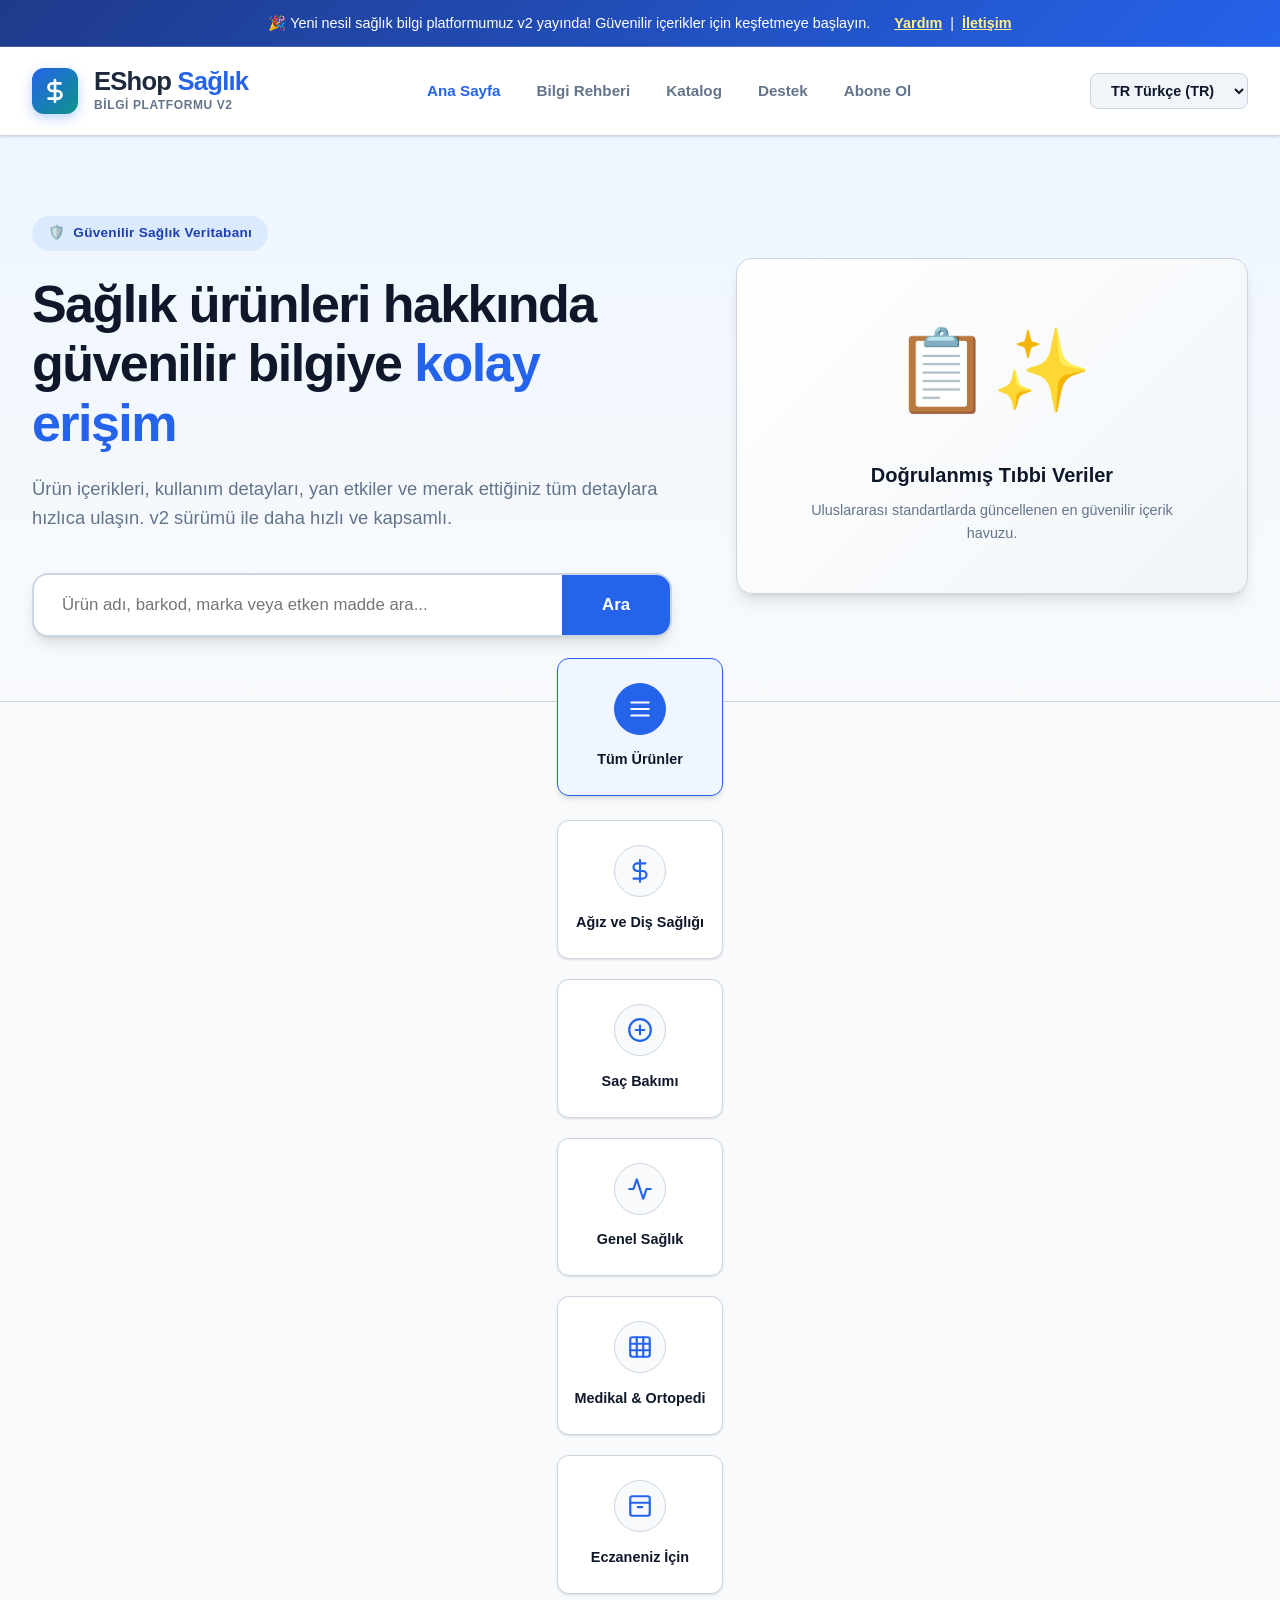
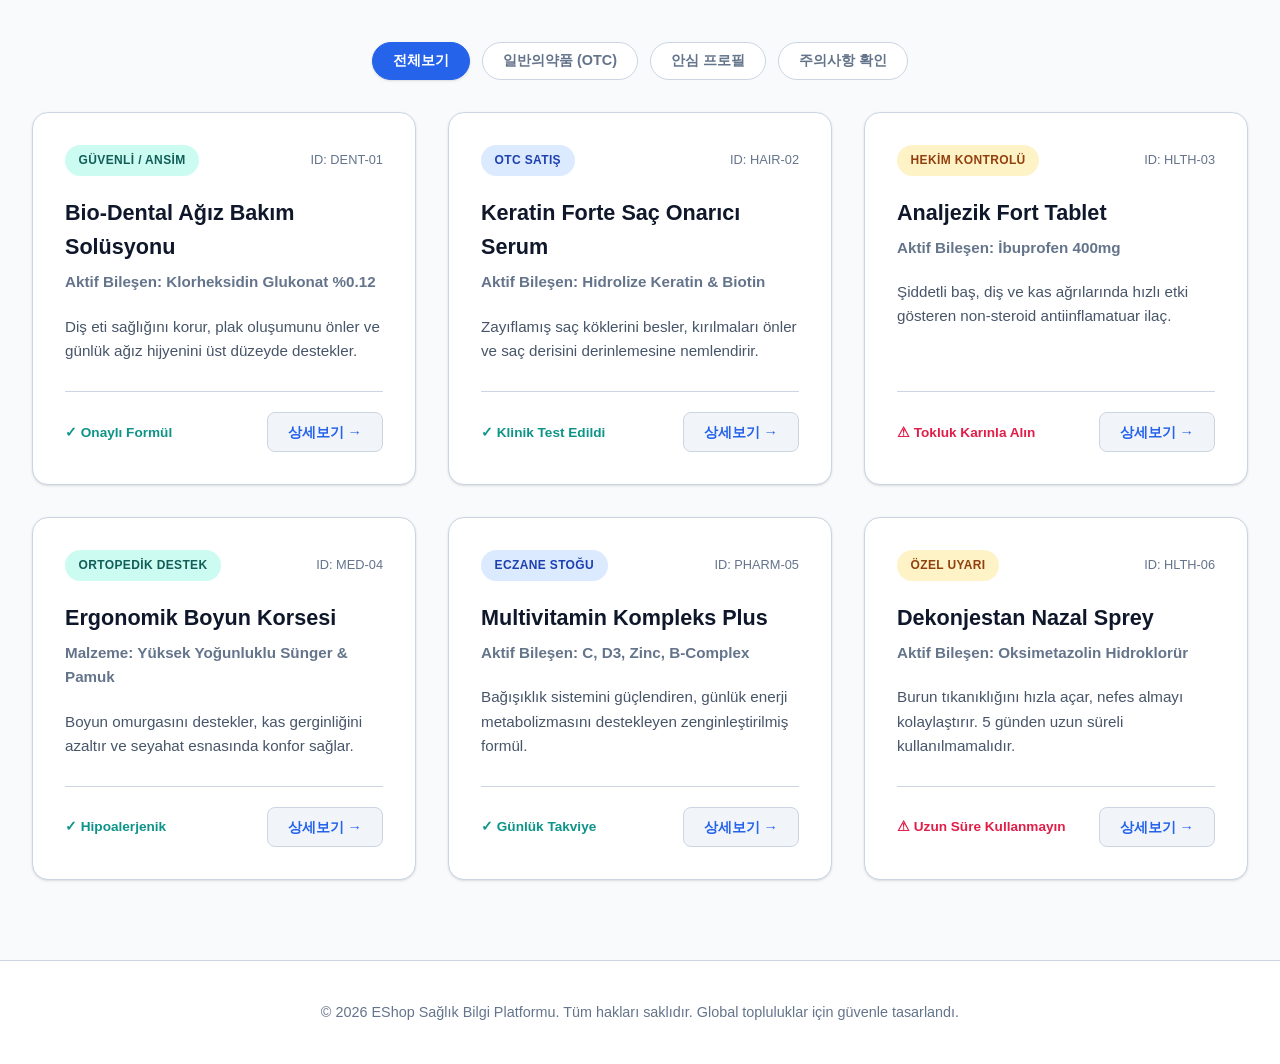
==== commit b027731f: "디자인 수정" ====
--- a/index.html
+++ b/index.html
@@ -3,108 +3,94 @@
 <head>
     <meta charset="UTF-8">
     <meta name="viewport" content="width=device-width, initial-scale=1.0">
-    <title>EShop Bilgi Platformu - Sağlık Ürünleri ve Güvenilir Rehber (v2 - Detaylı Sürüm)</title>
-    
-    <!-- Google Fonts Preconnect & Stylesheet -->
-    <link rel="preconnect" href="https://fonts.googleapis.com">
-    <link rel="preconnect" href="https://fonts.gstatic.com" crossorigin>
-    <link href="https://fonts.googleapis.com/css2?family=Inter:wght@300;400;500;600;700;800&display=swap" rel="stylesheet">
-
-    <!-- External Stylesheet / Internal Comprehensive Styles -->
+    <title>Eshopturkiye - Kapsamlı Sağlık Bilgi Platformu</title>
     <style>
         /* ==========================================================================
-           1. CSS RESET & ROOT VARIABLES
+           1. Root Variables & Theme Configuration
            ========================================================================== */
         :root {
-            --primary-color: #2563eb;
-            --primary-dark: #1d4ed8;
-            --secondary-color: #0ea5e9;
-            --success-color: #10b981;
-            --warning-color: #f59e0b;
-            --danger-color: #ef4444;
-            --text-main: #1e293b;
+            --primary: #2563eb;
+            --primary-hover: #1d4ed8;
+            --secondary: #0d9488;
+            --accent: #f59e0b;
+            --danger: #e11d48;
+            --success: #059669;
+            --bg-main: #f8fafc;
+            --card-bg: #ffffff;
+            --text-main: #0f172a;
             --text-muted: #64748b;
-            --bg-main: #f8fafc;
-            --bg-white: #ffffff;
-            --border-color: #e2e8f0;
+            --border-color: #cbd5e1;
             --radius-sm: 8px;
             --radius-md: 12px;
             --radius-lg: 16px;
-            --shadow-sm: 0 1px 2px 0 rgba(0, 0, 0, 0.05);
-            --shadow-md: 0 4px 6px -1px rgba(0, 0, 0, 0.1), 0 2px 4px -1px rgba(0, 0, 0, 0.06);
-            --shadow-lg: 0 10px 15px -3px rgba(0, 0, 0, 0.1), 0 4px 6px -2px rgba(0, 0, 0, 0.05);
-            --transition: all 0.3s cubic-bezier(0.4, 0, 0.2, 1);
-        }
-
-        *, *::before, *::after {
+            --shadow-sm: 0 1px 3px 0 rgba(0, 0, 0, 0.1), 0 1px 2px -1px rgba(0, 0, 0, 0.1);
+            --shadow-md: 0 4px 6px -1px rgba(0, 0, 0, 0.1), 0 2px 4px -2px rgba(0, 0, 0, 0.1);
+            --shadow-lg: 0 10px 15px -3px rgba(0, 0, 0, 0.1), 0 4px 6px -4px rgba(0, 0, 0, 0.1);
+            --transition-smooth: all 0.25s cubic-bezier(0.4, 0, 0.2, 1);
+        }
+
+        /* ==========================================================================
+           2. Global Reset & Base Typography
+           ========================================================================== */
+        * {
             box-sizing: border-box;
             margin: 0;
             padding: 0;
         }
 
-        html {
-            scroll-behavior: smooth;
-        }
-
         body {
-            font-family: 'Inter', system-ui, -apple-system, sans-serif;
+            font-family: -apple-system, BlinkMacSystemFont, "Segoe UI", Roboto, "Helvetica Neue", Arial, sans-serif;
+            background-color: var(--bg-main);
             color: var(--text-main);
-            background-color: var(--bg-main);
             line-height: 1.6;
+            min-height: 100vh;
+            display: flex;
+            flex-direction: column;
             -webkit-font-smoothing: antialiased;
         }
 
+        a {
+            text-decoration: none;
+            color: inherit;
+        }
+
+        ul {
+            list-style: none;
+        }
+
         /* ==========================================================================
-           2. UTILITY CLASSES & CONTAINER
+           3. Top Notification Banner Component
            ========================================================================== */
-        .container {
-            width: 100%;
-            max-width: 1280px;
-            margin: 0 auto;
-            padding: 0 20px;
-        }
-
-        .text-center { text-align: center; }
-        .flex { display: flex; }
-        .flex-col { flex-direction: column; }
-        .items-center { align-items: center; }
-        .justify-between { justify-content: space-between; }
-        .gap-10 { gap: 10px; }
+        .top-banner {
+            background: linear-gradient(135deg, #1e3a8a 0%, #2563eb 100%);
+            color: white;
+            text-align: center;
+            padding: 0.75rem 1rem;
+            font-size: 0.9rem;
+            font-weight: 500;
+            display: flex;
+            justify-content: center;
+            align-items: center;
+            gap: 1.5rem;
+            box-shadow: inset 0 -1px 0 rgba(255,255,255,0.2);
+        }
+
+        .top-banner a {
+            color: #fef08a;
+            font-weight: 600;
+            text-decoration: underline;
+            transition: var(--transition-smooth);
+        }
+
+        .top-banner a:hover {
+            color: #ffffff;
+        }
 
         /* ==========================================================================
-           3. TOP NOTIFICATION BAR
+           4. Header & Prominent Logo Design
            ========================================================================== */
-        .top-notification-bar {
-            background: linear-gradient(135deg, var(--primary-color), var(--secondary-color));
-            color: #ffffff;
-            font-size: 13px;
-            padding: 8px 0;
-            font-weight: 500;
-        }
-
-        .top-bar-flex {
-            display: flex;
-            justify-content: space-between;
-            align-items: center;
-        }
-
-        .top-bar-links a {
-            color: #ffffff;
-            text-decoration: none;
-            margin-left: 15px;
-            transition: var(--transition);
-        }
-
-        .top-bar-links a:hover {
-            text-decoration: underline;
-            opacity: 0.9;
-        }
-
-        /* ==========================================================================
-           4. HEADER & NAVIGATION BAR
-           ========================================================================== */
-        .main-header {
-            background-color: var(--bg-white);
+        header {
+            background-color: var(--card-bg);
             border-bottom: 1px solid var(--border-color);
             position: sticky;
             top: 0;
@@ -112,1724 +98,932 @@
             box-shadow: var(--shadow-sm);
         }
 
-        .nav-container {
+        .header-container {
+            max-width: 1320px;
+            margin: 0 auto;
+            padding: 0 2rem;
+            height: 5.5rem;
             display: flex;
             align-items: center;
             justify-content: space-between;
-            height: 75px;
-        }
-
-        .logo {
-            display: flex;
-            align-items: center;
+        }
+
+        /* 로고 시인성을 대폭 강화하고 자연스럽게 배경에 녹아들도록 설계 */
+        .logo-wrapper {
+            display: flex;
+            align-items: center;
+            gap: 1rem;
             text-decoration: none;
-        }
-
-        .brand-logo-img {
-            height: 40px;
-            object-fit: contain;
-        }
-
-        .desktop-nav .nav-list {
-            display: flex;
-            list-style: none;
-            gap: 30px;
-        }
-
-        .nav-link {
-            text-decoration: none;
+            padding: 0.5rem 0;
+        }
+
+        .logo-emblem {
+            width: 46px;
+            height: 46px;
+            background: linear-gradient(135deg, #2563eb 0%, #0d9488 100%);
+            border-radius: var(--radius-md);
+            display: flex;
+            align-items: center;
+            justify-content: center;
+            color: white;
+            box-shadow: 0 4px 12px rgba(37, 99, 235, 0.3);
+        }
+
+        .logo-emblem svg {
+            width: 26px;
+            height: 26px;
+            fill: none;
+            stroke: currentColor;
+            stroke-width: 2.5;
+            stroke-linecap: round;
+            stroke-linejoin: round;
+        }
+
+        .logo-text-group {
+            display: flex;
+            flex-direction: column;
+        }
+
+        .logo-title {
+            font-size: 1.6rem;
+            font-weight: 900;
+            color: #1e293b;
+            letter-spacing: -0.03em;
+            line-height: 1.1;
+        }
+
+        .logo-title span {
+            color: var(--primary);
+        }
+
+        .logo-subtitle {
+            font-size: 0.75rem;
+            font-weight: 600;
+            color: var(--text-muted);
+            letter-spacing: 0.05em;
+            text-transform: uppercase;
+        }
+
+        .nav-menu {
+            display: flex;
+            gap: 2.25rem;
+            align-items: center;
+        }
+
+        .nav-menu a {
+            font-size: 0.95rem;
+            font-weight: 600;
+            color: var(--text-muted);
+            transition: var(--transition-smooth);
+            position: visual;
+        }
+
+        .nav-menu a:hover, .nav-menu a.active {
+            color: var(--primary);
+        }
+
+        .nav-actions {
+            display: flex;
+            align-items: center;
+            gap: 1rem;
+        }
+
+        .language-select {
+            background-color: #f1f5f9;
+            border: 1px solid var(--border-color);
+            border-radius: var(--radius-sm);
+            padding: 0.5rem 1rem;
+            font-size: 0.9rem;
+            font-weight: 600;
             color: var(--text-main);
-            font-weight: 500;
-            font-size: 15px;
-            transition: var(--transition);
+            outline: none;
+            cursor: pointer;
+            transition: var(--transition-smooth);
+        }
+
+        .language-select:focus {
+            border-color: var(--primary);
+            box-shadow: 0 0 0 3px rgba(37, 99, 235, 0.15);
+        }
+
+        /* ==========================================================================
+           5. Hero Section & Search Engine Wrapper
+           ========================================== */
+        .hero-section {
+            background: linear-gradient(180deg, #eff6ff 0%, var(--bg-main) 100%);
+            padding: 5rem 2rem 4rem 2rem;
+            border-bottom: 1px solid var(--border-color);
+        }
+
+        .hero-container {
+            max-width: 1320px;
+            margin: 0 auto;
+            display: grid;
+            grid-template-columns: 1.25fr 1fr;
+            gap: 4rem;
+            align-items: center;
+        }
+
+        .hero-badge {
+            display: inline-flex;
+            align-items: center;
+            gap: 0.5rem;
+            background-color: #dbeafe;
+            color: #1e40af;
+            font-size: 0.85rem;
+            font-weight: 700;
+            padding: 0.4rem 1rem;
+            border-radius: 9999px;
+            margin-bottom: 1.5rem;
+            letter-spacing: 0.02em;
+        }
+
+        .hero-title {
+            font-size: 3.25rem;
+            font-weight: 800;
+            color: #0f172a;
+            line-height: 1.15;
+            margin-bottom: 1.25rem;
+            letter-spacing: -0.03em;
+        }
+
+        .hero-title span {
+            color: var(--primary);
+        }
+
+        .hero-desc {
+            color: var(--text-muted);
+            font-size: 1.15rem;
+            margin-bottom: 2.5rem;
+            line-height: 1.6;
+        }
+
+        .search-box-wrapper {
+            display: flex;
+            align-items: center;
+            background-color: var(--card-bg);
+            border-radius: var(--radius-lg);
+            box-shadow: var(--shadow-lg);
+            overflow: hidden;
+            border: 2px solid var(--border-color);
+            transition: var(--transition-smooth);
+        }
+
+        .search-box-wrapper:focus-within {
+            border-color: var(--primary);
+            box-shadow: 0 0 0 4px rgba(37, 99, 235, 0.15), var(--shadow-lg);
+        }
+
+        .search-input {
+            flex: 1;
+            padding: 1.25rem 1.75rem;
+            border: none;
+            outline: none;
+            font-size: 1.05rem;
+            color: var(--text-main);
+            background: transparent;
+        }
+
+        .search-btn {
+            background-color: var(--primary);
+            color: white;
+            border: none;
+            padding: 1.25rem 2.5rem;
+            font-weight: 600;
+            font-size: 1.05rem;
+            cursor: pointer;
+            transition: var(--transition-smooth);
+            display: flex;
+            align-items: center;
+            gap: 0.5rem;
+        }
+
+        .search-btn:hover {
+            background-color: var(--primary-hover);
+        }
+
+        .hero-visual-card {
+            background: linear-gradient(135deg, #ffffff 0%, #f1f5f9 100%);
+            border: 1px solid var(--border-color);
+            border-radius: var(--radius-lg);
+            padding: 3rem;
+            box-shadow: var(--shadow-lg);
+            text-align: center;
             position: relative;
-        }
-
-        .nav-link:hover, .nav-link.active {
-            color: var(--primary-color);
-        }
-
-        .nav-link::after {
-            content: '';
-            position: absolute;
-            width: 0;
-            height: 2px;
-            bottom: -4px;
-            left: 0;
-            background-color: var(--primary-color);
-            transition: var(--transition);
-        }
-
-        .nav-link:hover::after, .nav-link.active::after {
+            overflow: hidden;
+        }
+
+        .hero-visual-icon {
+            font-size: 5rem;
+            margin-bottom: 1.5rem;
+        }
+
+        /* ==========================================================================
+           6. Category Grid Component (Zero Broken Images / Inline SVG)
+           ========================================== */
+        .category-section {
+            max-width: 1320px;
+            margin: -2.5rem auto 3rem auto;
+            padding: 0 2rem;
+            position: relative;
+            z-index: 10;
+        }
+
+        .category-grid {
+            display: grid;
+            grid-template-columns: repeat(auto-fit, minmax(150px, 1fr));
+            gap: 1.25rem;
+        }
+
+        .category-card {
+            background-color: var(--card-bg);
+            border: 1px solid var(--border-color);
+            border-radius: var(--radius-md);
+            padding: 1.5rem 1rem;
+            text-align: center;
+            cursor: pointer;
+            transition: var(--transition-smooth);
+            box-shadow: var(--shadow-sm);
+            display: flex;
+            flex-direction: column;
+            align-items: center;
+            gap: 0.85rem;
+        }
+
+        .category-card:hover, .category-card.active {
+            border-color: var(--primary);
+            transform: translateY(-4px);
+            box-shadow: var(--shadow-md);
+            background-color: #eff6ff;
+        }
+
+        .category-icon {
+            width: 52px;
+            height: 52px;
+            background-color: #f8fafc;
+            border-radius: 50%;
+            display: flex;
+            align-items: center;
+            justify-content: center;
+            color: var(--primary);
+            transition: var(--transition-smooth);
+            border: 1px solid var(--border-color);
+        }
+
+        .category-card:hover .category-icon, .category-card.active .category-icon {
+            background-color: var(--primary);
+            color: white;
+            border-color: var(--primary);
+        }
+
+        .category-icon svg {
+            width: 26px;
+            height: 26px;
+            fill: none;
+            stroke: currentColor;
+            stroke-width: 2;
+            stroke-linecap: round;
+            stroke-linejoin: round;
+        }
+
+        .category-name {
+            font-size: 0.9rem;
+            font-weight: 700;
+            color: var(--text-main);
+        }
+
+        /* ==========================================================================
+           7. Filter Chips & Controls Bar
+           ========================================== */
+        .filter-control-bar {
+            max-width: 1320px;
+            margin: 0 auto;
+            padding: 0 2rem 2rem 2rem;
+            display: flex;
+            flex-wrap: wrap;
+            gap: 0.75rem;
+            align-items: center;
+        }
+
+        .filter-chip {
+            background-color: var(--card-bg);
+            border: 1px solid var(--border-color);
+            color: var(--text-muted);
+            padding: 0.55rem 1.25rem;
+            border-radius: 9999px;
+            font-size: 0.9rem;
+            font-weight: 600;
+            cursor: pointer;
+            transition: var(--transition-smooth);
+        }
+
+        .filter-chip:hover, .filter-chip.active {
+            background-color: var(--primary);
+            border-color: var(--primary);
+            color: white;
+            box-shadow: var(--shadow-sm);
+        }
+
+        /* ==========================================================================
+           8. Main Product / Information Grid Component
+           ========================================== */
+        .main-container {
+            max-width: 1320px;
+            margin: 0 auto;
+            padding: 0 2rem 5rem 2rem;
             width: 100%;
-        }
-
-        .header-actions {
-            display: flex;
-            align-items: center;
-            gap: 15px;
-        }
-
-        .lang-select-dropdown {
-            padding: 8px 12px;
+            flex-grow: 1;
+        }
+
+        .product-grid {
+            display: grid;
+            grid-template-columns: repeat(auto-fill, minmax(360px, 1fr));
+            gap: 2rem;
+        }
+
+        .product-card {
+            background-color: var(--card-bg);
+            border: 1px solid var(--border-color);
+            border-radius: var(--radius-lg);
+            padding: 2rem;
+            box-shadow: var(--shadow-sm);
+            transition: var(--transition-smooth);
+            display: flex;
+            flex-direction: column;
+            justify-content: space-between;
+            position: relative;
+        }
+
+        .product-card:hover {
+            transform: translateY(-5px);
+            box-shadow: var(--shadow-md);
+            border-color: #94a3b8;
+        }
+
+        .card-header-row {
+            display: flex;
+            justify-content: space-between;
+            align-items: center;
+            margin-bottom: 1.25rem;
+        }
+
+        .status-badge {
+            font-size: 0.75rem;
+            font-weight: 700;
+            padding: 0.35rem 0.85rem;
+            border-radius: 9999px;
+            letter-spacing: 0.03em;
+            text-transform: uppercase;
+        }
+
+        .badge-safe {
+            background-color: #ccfbf1;
+            color: #115e59;
+        }
+
+        .badge-otc {
+            background-color: #dbeafe;
+            color: #1e40af;
+        }
+
+        .badge-warning {
+            background-color: #fef3c7;
+            color: #92400e;
+        }
+
+        .product-title {
+            font-size: 1.35rem;
+            font-weight: 800;
+            color: var(--text-main);
+            margin-bottom: 0.35rem;
+        }
+
+        .product-subtitle {
+            font-size: 0.95rem;
+            font-weight: 600;
+            color: var(--text-muted);
+            margin-bottom: 1.25rem;
+        }
+
+        .product-desc {
+            font-size: 0.95rem;
+            color: #475569;
+            margin-bottom: 1.75rem;
+            line-height: 1.6;
+        }
+
+        .card-footer-row {
+            border-top: 1px solid var(--border-color);
+            padding-top: 1.25rem;
+            display: flex;
+            justify-content: space-between;
+            align-items: center;
+        }
+
+        .action-detail-btn {
+            background-color: #f1f5f9;
+            border: 1px solid var(--border-color);
+            color: var(--primary);
+            padding: 0.6rem 1.25rem;
             border-radius: var(--radius-sm);
-            border: 1px solid var(--border-color);
-            background-color: var(--bg-white);
-            color: var(--text-main);
-            font-size: 14px;
-            font-weight: 500;
+            font-size: 0.9rem;
+            font-weight: 600;
             cursor: pointer;
-            transition: var(--transition);
-        }
-
-        .lang-select-dropdown:focus {
-            outline: none;
-            border-color: var(--primary-color);
-            box-shadow: 0 0 0 3px rgba(37, 99, 235, 0.1);
-        }
-
-        .mobile-menu-toggle-btn {
-            display: none;
-            background: none;
-            border: none;
-            cursor: pointer;
-            flex-direction: column;
-            gap: 5px;
-            padding: 5px;
-        }
-
-        .mobile-menu-toggle-btn .bar {
-            width: 25px;
-            height: 3px;
-            background-color: var(--text-main);
-            border-radius: 2px;
-            transition: var(--transition);
+            transition: var(--transition-smooth);
+        }
+
+        .action-detail-btn:hover {
+            background-color: var(--primary);
+            color: white;
+            border-color: var(--primary);
         }
 
         /* ==========================================================================
-           5. MOBILE SIDEBAR MENU
-           ========================================================================== */
-        .mobile-sidebar-overlay {
+           9. Modal Popup Manager
+           ========================================== */
+        .modal-overlay {
             position: fixed;
             top: 0;
             left: 0;
             width: 100%;
             height: 100%;
-            background-color: rgba(0, 0, 0, 0.5);
-            z-index: 1099;
+            background-color: rgba(15, 23, 42, 0.6);
+            backdrop-filter: blur(5px);
+            display: flex;
+            align-items: center;
+            justify-content: center;
+            z-index: 2000;
             opacity: 0;
             visibility: hidden;
-            transition: var(--transition);
-        }
-
-        .mobile-sidebar-overlay.open {
+            transition: var(--transition-smooth);
+        }
+
+        .modal-overlay.open {
             opacity: 1;
             visibility: visible;
         }
 
-        .mobile-sidebar {
-            position: fixed;
-            top: 0;
-            right: -300px;
-            width: 300px;
-            height: 100%;
-            background-color: var(--bg-white);
-            z-index: 1100;
+        .modal-container {
+            background-color: var(--card-bg);
+            width: 90%;
+            max-width: 650px;
+            border-radius: var(--radius-lg);
+            padding: 3rem;
             box-shadow: var(--shadow-lg);
-            transition: var(--transition);
-            display: flex;
-            flex-direction: column;
-        }
-
-        .mobile-sidebar.open {
-            right: 0;
-        }
-
-        .sidebar-header {
-            padding: 20px;
-            border-bottom: 1px solid var(--border-color);
-            display: flex;
-            justify-content: space-between;
-            align-items: center;
-        }
-
-        .sidebar-title {
-            font-size: 18px;
-            font-weight: 700;
-        }
-
-        .sidebar-close-btn {
-            background: none;
+            position: relative;
+            transform: translateY(20px);
+            transition: var(--transition-smooth);
+        }
+
+        .modal-overlay.open .modal-container {
+            transform: translateY(0);
+        }
+
+        .modal-close-btn {
+            position: absolute;
+            top: 1.5rem;
+            right: 1.5rem;
+            background: #f1f5f9;
             border: none;
-            font-size: 24px;
-            cursor: pointer;
-            color: var(--text-muted);
-        }
-
-        .sidebar-body {
-            padding: 20px;
-            overflow-y: auto;
-            flex: 1;
-        }
-
-        .sidebar-nav-list {
-            list-style: none;
-            display: flex;
-            flex-direction: column;
-            gap: 15px;
-        }
-
-        .sidebar-nav-list li a {
-            display: flex;
-            align-items: center;
-            gap: 12px;
-            text-decoration: none;
-            color: var(--text-main);
-            font-weight: 500;
-            font-size: 16px;
-            padding: 10px;
-            border-radius: var(--radius-sm);
-            transition: var(--transition);
-        }
-
-        .sidebar-nav-list li a:hover {
-            background-color: var(--bg-main);
-            color: var(--primary-color);
-        }
-
-        /* ==========================================================================
-           6. HERO SECTION
-           ========================================================================== */
-        .hero-section {
-            padding: 60px 0 80px;
-            background: linear-gradient(180deg, #ffffff 0%, var(--bg-main) 100%);
-        }
-
-        .hero-container-grid {
-            display: grid;
-            grid-template-columns: 1fr 1fr;
-            gap: 50px;
-            align-items: center;
-        }
-
-        .hero-badge-tag {
-            display: inline-flex;
-            align-items: center;
-            gap: 8px;
-            background-color: rgba(37, 99, 235, 0.1);
-            color: var(--primary-color);
-            padding: 6px 14px;
-            border-radius: 50px;
-            font-size: 13px;
-            font-weight: 600;
-            margin-bottom: 20px;
-        }
-
-        .pulse-dot {
-            width: 8px;
-            height: 8px;
-            background-color: var(--primary-color);
-            border-radius: 50%;
-            box-shadow: 0 0 0 rgba(37, 99, 235, 0.4);
-            animation: pulse 2s infinite;
-        }
-
-        @keyframes pulse {
-            0% { transform: scale(0.95); box-shadow: 0 0 0 0 rgba(37, 99, 235, 0.7); }
-            70% { transform: scale(1); box-shadow: 0 0 0 8px rgba(37, 99, 235, 0); }
-            100% { transform: scale(0.95); box-shadow: 0 0 0 0 rgba(37, 99, 235, 0); }
-        }
-
-        .hero-main-title {
-            font-size: 42px;
-            font-weight: 800;
-            line-height: 1.2;
-            margin-bottom: 20px;
-            color: var(--text-main);
-        }
-
-        .hero-main-title span {
-            color: var(--primary-color);
-        }
-
-        .hero-description-text {
-            font-size: 16px;
-            color: var(--text-muted);
-            margin-bottom: 30px;
-            line-height: 1.7;
-        }
-
-        /* Search Box */
-        .search-box-wrapper {
-            display: flex;
-            background-color: var(--bg-white);
-            border: 2px solid var(--border-color);
-            border-radius: var(--radius-md);
-            padding: 6px;
-            box-shadow: var(--shadow-md);
-            margin-bottom: 35px;
-            transition: var(--transition);
-        }
-
-        .search-box-wrapper:focus-within {
-            border-color: var(--primary-color);
-            box-shadow: 0 0 0 4px rgba(37, 99, 235, 0.1);
-        }
-
-        .search-input-group {
-            display: flex;
-            align-items: center;
-            flex: 1;
-            padding: 0 12px;
-            gap: 10px;
-        }
-
-        .search-icon-svg {
-            color: var(--text-muted);
-            flex-shrink: 0;
-        }
-
-        .search-input-group input {
-            width: 100%;
-            border: none;
-            outline: none;
-            font-size: 15px;
-            color: var(--text-main);
-            background: transparent;
-        }
-
-        .search-action-btn {
-            background-color: var(--primary-color);
-            color: #ffffff;
-            border: none;
-            padding: 12px 24px;
-            border-radius: var(--radius-sm);
-            font-weight: 600;
-            font-size: 15px;
-            cursor: pointer;
-            transition: var(--transition);
-        }
-
-        .search-action-btn:hover {
-            background-color: var(--primary-dark);
-        }
-
-        /* Category Circles Slider */
-        .category-circles-wrapper {
-            display: flex;
-            gap: 15px;
-            overflow-x: auto;
-            padding-bottom: 10px;
-            scrollbar-width: thin;
-        }
-
-        .category-circles-wrapper::-webkit-scrollbar {
-            height: 6px;
-        }
-
-        .category-circles-wrapper::-webkit-scrollbar-thumb {
-            background-color: var(--border-color);
-            border-radius: 3px;
-        }
-
-        .category-circle-item {
-            display: flex;
-            flex-direction: column;
-            align-items: center;
-            text-decoration: none;
-            flex-shrink: 0;
-            width: 90px;
-            text-align: center;
-            gap: 8px;
-        }
-
-        .circle-img-box {
-            width: 70px;
-            height: 70px;
-            border-radius: 50%;
-            background-color: var(--bg-white);
-            border: 2px solid var(--border-color);
-            display: flex;
-            align-items: center;
-            justify-content: center;
-            overflow: hidden;
-            transition: var(--transition);
-            box-shadow: var(--shadow-sm);
-        }
-
-        .category-circle-item:hover .circle-img-box {
-            border-color: var(--primary-color);
-            transform: translateY(-4px);
-            box-shadow: var(--shadow-md);
-        }
-
-        .circle-img-box img {
             width: 40px;
             height: 40px;
-            object-fit: contain;
-        }
-
-        .circle-img-box.red-bg {
-            background-color: rgba(239, 68, 68, 0.1);
-            border-color: rgba(239, 68, 68, 0.3);
-        }
-
-        .category-circle-item span {
-            font-size: 12px;
-            font-weight: 500;
+            border-radius: 50%;
+            font-size: 1.25rem;
+            cursor: pointer;
+            display: flex;
+            align-items: center;
+            justify-content: center;
+            color: var(--text-muted);
+            transition: var(--transition-smooth);
+        }
+
+        .modal-close-btn:hover {
+            background-color: #e2e8f0;
             color: var(--text-main);
-            display: -webkit-box;
-            -webkit-line-clamp: 2;
-            -webkit-box-orient: vertical;
-            overflow: hidden;
-        }
-
-        /* Hero Right Illustration */
-        .hero-image-card-wrapper {
-            position: relative;
-        }
-
-        .hero-image-inner-container {
-            background-color: var(--bg-white);
-            border-radius: var(--radius-lg);
-            border: 1px solid var(--border-color);
-            padding: 20px;
-            box-shadow: var(--shadow-lg);
-            overflow: hidden;
-        }
-
-        .hero-illustration-img {
-            width: 100%;
-            height: auto;
-            border-radius: var(--radius-sm);
-            display: block;
         }
 
         /* ==========================================================================
-           7. FEATURES SECTION
-           ========================================================================== */
-        .features-section {
-            padding: 80px 0;
-            background-color: var(--bg-white);
-        }
-
-        .section-title-box {
-            margin-bottom: 50px;
-        }
-
-        .section-title-box h2 {
-            font-size: 32px;
-            font-weight: 700;
-            margin-bottom: 12px;
-        }
-
-        .section-title-box p {
+           10. Footer Component
+           ========================================== */
+        footer {
+            background-color: var(--card-bg);
+            border-top: 1px solid var(--border-color);
+            padding: 2.5rem 0;
+            text-align: center;
+            font-size: 0.9rem;
             color: var(--text-muted);
-            font-size: 16px;
-        }
-
-        .features-grid-layout {
-            display: grid;
-            grid-template-columns: repeat(4, 1fr);
-            gap: 25px;
-        }
-
-        .feature-card-item {
-            background-color: var(--bg-main);
-            border: 1px solid var(--border-color);
-            border-radius: var(--radius-md);
-            padding: 30px;
-            text-decoration: none;
-            color: var(--text-main);
-            transition: var(--transition);
-            display: flex;
-            flex-direction: column;
-            position: relative;
-            overflow: hidden;
-        }
-
-        .feature-card-item:hover {
-            transform: translateY(-5px);
-            border-color: var(--primary-color);
-            box-shadow: var(--shadow-md);
-            background-color: var(--bg-white);
-        }
-
-        .feature-icon-box {
-            font-size: 32px;
-            margin-bottom: 20px;
-        }
-
-        .feature-card-item h3 {
-            font-size: 20px;
-            font-weight: 600;
-            margin-bottom: 10px;
-        }
-
-        .feature-card-item p {
-            font-size: 14px;
-            color: var(--text-muted);
-            margin-bottom: 20px;
-            flex: 1;
-            line-height: 1.6;
-        }
-
-        .feature-link-arrow {
-            font-size: 14px;
-            font-weight: 600;
-            color: var(--primary-color);
-            transition: var(--transition);
-        }
-
-        .feature-card-item:hover .feature-link-arrow {
-            transform: translateX(5px);
+            margin-top: auto;
         }
 
         /* ==========================================================================
-           8. PRODUCT CATALOG SECTION
-           ========================================================================== */
-        .catalog-section {
-            padding: 80px 0;
-            background-color: var(--bg-main);
-        }
-
-        .catalog-header-flex {
-            display: flex;
-            justify-content: space-between;
-            align-items: center;
-            margin-bottom: 40px;
-            flex-wrap: wrap;
-            gap: 20px;
-        }
-
-        .catalog-filter-tabs {
-            display: flex;
-            gap: 10px;
-            background-color: var(--bg-white);
-            padding: 6px;
-            border-radius: var(--radius-sm);
-            border: 1px solid var(--border-color);
-        }
-
-        .filter-tab {
-            background: none;
-            border: none;
-            padding: 8px 16px;
-            font-size: 14px;
-            font-weight: 500;
-            cursor: pointer;
-            border-radius: 6px;
-            color: var(--text-muted);
-            transition: var(--transition);
-        }
-
-        .filter-tab.active, .filter-tab:hover {
-            background-color: var(--primary-color);
-            color: #ffffff;
-        }
-
-        .catalog-grid-container {
-            display: grid;
-            grid-template-columns: repeat(4, 1fr);
-            gap: 25px;
-        }
-
-        .catalog-card {
-            background-color: var(--bg-white);
-            border: 1px solid var(--border-color);
-            border-radius: var(--radius-md);
-            overflow: hidden;
-            transition: var(--transition);
-            display: flex;
-            flex-direction: column;
-            position: relative;
-        }
-
-        .catalog-card:hover {
-            transform: translateY(-5px);
-            box-shadow: var(--shadow-lg);
-            border-color: var(--primary-color);
-        }
-
-        .product-badge {
-            position: absolute;
-            top: 15px;
-            left: 15px;
-            background-color: var(--primary-color);
-            color: #ffffff;
-            padding: 4px 10px;
-            font-size: 11px;
-            font-weight: 600;
-            border-radius: 4px;
-            z-index: 2;
-        }
-
-        .product-badge.green { background-color: var(--success-color); }
-        .product-badge.blue { background-color: var(--secondary-color); }
-
-        .product-thumb {
-            height: 200px;
-            background-color: #f1f5f9;
-            display: flex;
-            align-items: center;
-            justify-content: center;
-            overflow: hidden;
-        }
-
-        .product-thumb img {
-            width: 100px;
-            height: 100px;
-            object-fit: contain;
-            transition: var(--transition);
-        }
-
-        .catalog-card:hover .product-thumb img {
-            transform: scale(1.08);
-        }
-
-        .product-info {
-            padding: 20px;
-            display: flex;
-            flex-direction: column;
-            flex: 1;
-        }
-
-        .product-cat-name {
-            font-size: 12px;
-            font-weight: 600;
-            color: var(--primary-color);
-            text-transform: uppercase;
-            margin-bottom: 6px;
-        }
-
-        .product-info h4 {
-            font-size: 18px;
-            font-weight: 600;
-            margin-bottom: 10px;
-            color: var(--text-main);
-        }
-
-        .product-desc {
-            font-size: 13px;
-            color: var(--text-muted);
-            margin-bottom: 20px;
-            line-height: 1.5;
-            flex: 1;
-        }
-
-        .product-footer {
-            display: flex;
-            justify-content: space-between;
-            align-items: center;
-            padding-top: 15px;
-            border-top: 1px solid var(--border-color);
-        }
-
-        .rating {
-            font-size: 13px;
-            font-weight: 600;
-            color: #d97706;
-        }
-
-        .detail-btn {
-            background-color: rgba(37, 99, 235, 0.1);
-            color: var(--primary-color);
-            text-decoration: none;
-            padding: 6px 14px;
-            border-radius: var(--radius-sm);
-            font-size: 13px;
-            font-weight: 600;
-            transition: var(--transition);
-        }
-
-        .detail-btn:hover {
-            background-color: var(--primary-color);
-            color: #ffffff;
-        }
-
-        /* ==========================================================================
-           9. NEWSLETTER SECTION
-           ========================================================================== */
-        .newsletter-section {
-            padding: 60px 0;
-            background-color: var(--bg-white);
-        }
-
-        .newsletter-box-card {
-            background: linear-gradient(135deg, #1e293b, #0f172a);
-            border-radius: var(--radius-lg);
-            padding: 50px;
-            color: #ffffff;
-            display: flex;
-            justify-content: space-between;
-            align-items: center;
-            gap: 30px;
-            box-shadow: var(--shadow-lg);
-        }
-
-        .newsletter-content-group {
-            display: flex;
-            align-items: center;
-            gap: 20px;
-        }
-
-        .newsletter-icon-box {
-            font-size: 40px;
-            background-color: rgba(255, 255, 255, 0.1);
-            padding: 15px;
-            border-radius: var(--radius-md);
-        }
-
-        .newsletter-text-block h3 {
-            font-size: 22px;
-            font-weight: 700;
-            margin-bottom: 6px;
-        }
-
-        .newsletter-text-block p {
-            color: #94a3b8;
-            font-size: 14px;
-        }
-
-        .newsletter-form-group {
-            display: flex;
-            gap: 10px;
-            min-width: 400px;
-        }
-
-        .newsletter-form-group input {
-            flex: 1;
-            padding: 14px 18px;
-            border-radius: var(--radius-sm);
-            border: none;
-            font-size: 14px;
-            outline: none;
-        }
-
-        .newsletter-form-group button {
-            background-color: var(--primary-color);
-            color: #ffffff;
-            border: none;
-            padding: 14px 24px;
-            border-radius: var(--radius-sm);
-            font-weight: 600;
-            font-size: 14px;
-            cursor: pointer;
-            transition: var(--transition);
-        }
-
-        .newsletter-form-group button:hover {
-            background-color: var(--primary-dark);
-        }
-
-        /* ==========================================================================
-           10. FAQ SECTION
-           ========================================================================== */
-        .faq-section {
-            padding: 80px 0;
-            background-color: var(--bg-main);
-        }
-
-        .faq-accordion-container {
-            max-width: 800px;
-            margin: 0 auto;
-            display: flex;
-            flex-direction: column;
-            gap: 15px;
-        }
-
-        .faq-item {
-            background-color: var(--bg-white);
-            border: 1px solid var(--border-color);
-            border-radius: var(--radius-md);
-            overflow: hidden;
-            transition: var(--transition);
-        }
-
-        .faq-question-btn {
-            width: 100%;
-            background: none;
-            border: none;
-            padding: 20px;
-            display: flex;
-            justify-content: space-between;
-            align-items: center;
-            font-size: 16px;
-            font-weight: 600;
-            color: var(--text-main);
-            cursor: pointer;
-            text-align: left;
-        }
-
-        .faq-icon {
-            font-size: 20px;
-            transition: var(--transition);
-            color: var(--primary-color);
-        }
-
-        .faq-answer-panel {
-            padding: 0 20px;
-            max-height: 0;
-            overflow: hidden;
-            transition: max-height 0.3s ease, padding 0.3s ease;
-            color: var(--text-muted);
-            font-size: 14px;
-            line-height: 1.6;
-        }
-
-        .faq-item.active .faq-answer-panel {
-            padding: 0 20px 20px 20px;
-            max-height: 200px;
-        }
-
-        .faq-item.active .faq-icon {
-            transform: rotate(45deg);
-        }
-
-        /* ==========================================================================
-           11. TRUST FEATURES SECTION
-           ========================================================================== */
-        .trust-features-section {
-            padding: 60px 0;
-            background-color: var(--bg-white);
-            border-top: 1px solid var(--border-color);
-            border-bottom: 1px solid var(--border-color);
-        }
-
-        .trust-grid-container {
-            display: grid;
-            grid-template-columns: repeat(4, 1fr);
-            gap: 30px;
-        }
-
-        .trust-item-box {
-            display: flex;
-            flex-direction: column;
-            align-items: center;
-            text-align: center;
-            padding: 20px;
-        }
-
-        .trust-emoji-icon {
-            font-size: 36px;
-            margin-bottom: 15px;
-        }
-
-        .trust-item-box h4 {
-            font-size: 18px;
-            font-weight: 600;
-            margin-bottom: 8px;
-        }
-
-        .trust-item-box p {
-            font-size: 13px;
-            color: var(--text-muted);
-            line-height: 1.5;
-        }
-
-        /* ==========================================================================
-           12. FOOTER SECTION
-           ========================================================================== */
-        .main-footer-section {
-            background-color: #0f172a;
-            color: #94a3b8;
-            padding: 80px 0 30px;
-        }
-
-        .footer-main-flex {
-            display: grid;
-            grid-template-columns: 2fr 1fr 1fr;
-            gap: 50px;
-            margin-bottom: 50px;
-        }
-
-        .footer-logo-img {
-            height: 40px;
-            margin-bottom: 20px;
-            filter: brightness(0) invert(1);
-        }
-
-        .footer-about-text {
-            font-size: 14px;
-            line-height: 1.7;
-            max-width: 350px;
-        }
-
-        .footer-col-links h4, .footer-col-social h4 {
-            color: #ffffff;
-            font-size: 16px;
-            font-weight: 600;
-            margin-bottom: 20px;
-        }
-
-        .footer-col-links ul {
-            list-style: none;
-            display: flex;
-            flex-direction: column;
-            gap: 12px;
-        }
-
-        .footer-col-links ul li a {
-            color: #94a3b8;
-            text-decoration: none;
-            font-size: 14px;
-            transition: var(--transition);
-        }
-
-        .footer-col-links ul li a:hover {
-            color: #ffffff;
-        }
-
-        .social-icons-group {
-            display: flex;
-            gap: 15px;
-        }
-
-        .social-icons-group a {
-            width: 40px;
-            height: 40px;
-            background-color: rgba(255, 255, 255, 0.05);
-            display: flex;
-            align-items: center;
-            justify-content: center;
-            border-radius: 50%;
-            text-decoration: none;
-            font-size: 18px;
-            transition: var(--transition);
-        }
-
-        .social-icons-group a:hover {
-            background-color: var(--primary-color);
-            color: #ffffff;
-        }
-
-        .footer-bottom-bar {
-            padding-top: 30px;
-            border-top: 1px solid rgba(255, 255, 255, 0.1);
-            text-align: center;
-            font-size: 13px;
-        }
-
-        /* ==========================================================================
-           13. MOBILE BOTTOM NAVIGATION BAR
-           ========================================================================== */
-        .mobile-bottom-nav-bar {
-            display: none;
-            position: fixed;
-            bottom: 0;
-            left: 0;
-            width: 100%;
-            background-color: var(--bg-white);
-            border-top: 1px solid var(--border-color);
-            z-index: 1000;
-            justify-content: space-around;
-            padding: 10px 0;
-            box-shadow: 0 -4px 10px rgba(0, 0, 0, 0.05);
-        }
-
-        .mobile-nav-item-link {
-            display: flex;
-            flex-direction: column;
-            align-items: center;
-            text-decoration: none;
-            color: var(--text-muted);
-            font-size: 11px;
-            font-weight: 500;
-            gap: 4px;
-            transition: var(--transition);
-        }
-
-        .mobile-nav-item-link .icon {
-            font-size: 18px;
-        }
-
-        .mobile-nav-item-link.active, .mobile-nav-item-link:hover {
-            color: var(--primary-color);
-        }
-
-        /* ==========================================================================
-           14. RESPONSIVE MEDIA QUERIES
-           ========================================================================== */
-        @media (max-width: 1024px) {
-            .hero-container-grid {
+           11. Responsive Design Breakpoints
+           ========================================== */
+        @media (max-width: 768px) {
+            .hero-container {
                 grid-template-columns: 1fr;
-                gap: 40px;
+                gap: 2.5rem;
             }
-            .features-grid-layout, .catalog-grid-container {
-                grid-template-columns: repeat(2, 1fr);
+            .hero-title {
+                font-size: 2.5rem;
             }
-            .trust-grid-container {
-                grid-template-columns: repeat(2, 1fr);
-                gap: 20px;
-            }
-            .footer-main-flex {
-                grid-template-columns: 1fr;
-                gap: 30px;
-            }
-        }
-
-        @media (max-width: 768px) {
-            .desktop-nav {
+            .nav-menu {
                 display: none;
             }
-            .header-actions .lang-select-dropdown {
-                display: none;
-            }
-            .mobile-menu-toggle-btn {
-                display: flex;
-            }
-            .mobile-bottom-nav-bar {
-                display: flex;
-            }
-            body {
-                padding-bottom: 60px;
-            }
-            .features-grid-layout, .catalog-grid-container {
-                grid-template-columns: 1fr;
-            }
-            .trust-grid-container {
-                grid-template-columns: 1fr;
-            }
-            .newsletter-box-card {
-                flex-direction: column;
-                padding: 30px 20px;
-                text-align: center;
-            }
-            .newsletter-content-group {
-                flex-direction: column;
-            }
-            .newsletter-form-group {
-                min-width: 100%;
-                flex-direction: column;
-            }
-            .hero-main-title {
-                font-size: 32px;
+            .header-container {
+                padding: 0 1rem;
             }
         }
     </style>
 </head>
 <body>
 
-    <!-- ==========================================
-         TOP NOTIFICATION BAR
-         ========================================== -->
-    <div class="top-notification-bar">
-        <div class="container top-bar-flex">
-            <span data-lang="top_notice">🎉 Yeni nesil sağlık bilgi platformumuz v2 yayında! Güvenilir içerikler için keşfetmeye başlayın.</span>
-            <div class="top-bar-links">
-                <a href="#destek" data-lang="top_help">Yardım</a>
-                <a href="#hakkimizda" data-lang="top_contact">İletişim</a>
-            </div>
+    <!-- Top Notification Banner -->
+    <div class="top-banner">
+        <span>🎉 Yeni nesil sağlık bilgi platformumuz v2 yayında! Güvenilir içerikler için keşfetmeye başlayın.</span>
+        <div>
+            <a href="#" id="bannerHelp">Yardım</a> &nbsp;|&nbsp; <a href="#" id="bannerContact">İletişim</a>
         </div>
     </div>
 
-    <!-- ==========================================
-         HEADER & NAVIGATION BAR
-         ========================================== -->
-    <header class="main-header">
-        <div class="container nav-container">
-            <a href="index.html" class="logo">
-                <img src="images/logo.jpg" alt="EShop Logo" class="brand-logo-img">
+    <!-- Header Navigation with Enhanced Logo -->
+    <header>
+        <div class="header-container">
+            <a href="#" class="logo-wrapper">
+                <div class="logo-emblem">
+                    <svg viewBox="0 0 24 24"><path d="M12 2v20M17 5H9.5a3.5 3.5 0 0 0 0 7h5a3.5 3.5 0 0 1 0 7H6"/></svg>
+                </div>
+                <div class="logo-text-group">
+                    <span class="logo-title">EShop <span>Sağlık</span></span>
+                    <span class="logo-subtitle">Bilgi Platformu v2</span>
+                </div>
             </a>
-
-            <nav class="desktop-nav">
-                <ul class="nav-list">
-                    <li><a href="index.html" class="nav-link active" data-lang="nav_home">Ana Sayfa</a></li>
-                    <li><a href="#rehber" class="nav-link" data-lang="nav_guide">Bilgi Rehberi</a></li>
-                    <li><a href="#katalog" class="nav-link" data-lang="nav_catalog">Katalog</a></li>
-                    <li><a href="#destek" class="nav-link" data-lang="nav_support">Destek</a></li>
-                    <li><a href="#abone" class="nav-link" data-lang="nav_subscribe">Abone Ol</a></li>
-                </ul>
+            
+            <nav class="nav-menu">
+                <a href="#" class="active" id="navHome">Ana Sayfa</a>
+                <a href="#" id="navGuide">Bilgi Rehberi</a>
+                <a href="#" id="navCatalog">Katalog</a>
+                <a href="#" id="navSupport">Destek</a>
+                <a href="#" id="navSubscribe">Abone Ol</a>
             </nav>
 
-            <div class="header-actions">
-                <select id="language-selector" class="lang-select-dropdown" onchange="switchLanguage(this.value)" aria-label="Dil Seçimi">
-                    <option value="tr">🇹🇷 Türkçe (TR)</option>
-                    <option value="en">🇺🇸 English (EN)</option>
-                    <option value="ko">🇰🇷 한국어 (KO)</option>
+            <div class="nav-actions">
+                <select id="languageSelect" class="language-select">
+                    <option value="tr" selected>TR Türkçe (TR)</option>
+                    <option value="en">EN English</option>
+                    <option value="ko">KO 한국어</option>
                 </select>
-
-                <button class="mobile-menu-toggle-btn" id="mobileMenuToggle" aria-label="Mobil Menüyü Aç">
-                    <span class="bar"></span>
-                    <span class="bar"></span>
-                    <span class="bar"></span>
-                </button>
             </div>
         </div>
     </header>
 
-    <!-- ==========================================
-         MOBILE SIDEBAR MENU
-         ========================================== -->
-    <div class="mobile-sidebar-overlay" id="sidebarOverlay"></div>
-    <div class="mobile-sidebar" id="mobileSidebar">
-        <div class="sidebar-header">
-            <span class="sidebar-title" data-lang="menu_title">Menü</span>
-            <button class="sidebar-close-btn" id="sidebarClose">&times;</button>
+    <!-- Hero Section -->
+    <section class="hero-section">
+        <div class="hero-container">
+            <div>
+                <div class="hero-badge">
+                    <span>🛡️</span> <span id="heroBadgeText">Güvenilir Sağlık Veritabanı</span>
+                </div>
+                <h1 class="hero-title" id="heroMainTitle">
+                    Sağlık ürünleri hakkında güvenilir bilgiye <span>kolay erişim</span>
+                </h1>
+                <p class="hero-desc" id="heroDescription">
+                    Ürün içerikleri, kullanım detayları, yan etkiler ve merak ettiğiniz tüm detaylara hızlıca ulaşın. v2 sürümü ile daha hızlı ve kapsamlı.
+                </p>
+                <div class="search-box-wrapper">
+                    <input type="text" id="searchInput" class="search-input" placeholder="Ürün adı, barkod, marka veya etken madde ara...">
+                    <button id="searchButton" class="search-btn">Ara</button>
+                </div>
+            </div>
+            <div class="hero-visual-card">
+                <div class="hero-visual-icon">📋✨</div>
+                <h3 style="font-size: 1.25rem; font-weight: 700; color: var(--text-main); margin-bottom: 0.5rem;" id="visualCardTitle">Doğrulanmış Tıbbi Veriler</h3>
+                <p style="font-size: 0.9rem; color: var(--text-muted);" id="visualCardDesc">Uluslararası standartlarda güncellenen en güvenilir içerik havuzu.</p>
+            </div>
         </div>
-        <div class="sidebar-body">
-            <ul class="sidebar-nav-list">
-                <li><a href="index.html"><span class="icon">🏠</span> <span data-lang="nav_home">Ana Sayfa</span></a></li>
-                <li><a href="#rehber"><span class="icon">📄</span> <span data-lang="nav_guide">Bilgi Rehberi</span></a></li>
-                <li><a href="#katalog"><span class="icon">🔍</span> <span data-lang="nav_catalog">Katalog</span></a></li>
-                <li><a href="#destek"><span class="icon">💬</span> <span data-lang="nav_support">Destek</span></a></li>
-                <li><a href="#abone"><span class="icon">✉️</span> <span data-lang="nav_subscribe">Abone Ol</span></a></li>
-                <li><a href="#hakkimizda"><span class="icon">ℹ️</span> <span data-lang="f_about">Hakkımızda</span></a></li>
-            </ul>
+    </section>
+
+    <!-- Category Section (Inline SVG Icons - 100% No Broken Images) -->
+    <section class="category-section">
+        <div class="category-grid">
+            <div class="category-card active" data-category="all">
+                <div class="category-icon">
+                    <svg viewBox="0 0 24 24"><path d="M4 6h16M4 12h16M4 18h16"/></svg>
+                </div>
+                <span class="category-name">Tüm Ürünler</span>
+            </div>
+            <div class="category-card" data-category="dental">
+                <div class="category-icon">
+                    <svg viewBox="0 0 24 24"><path d="M12 2v20M17 5H9.5a3.5 3.5 0 0 0 0 7h5a3.5 3.5 0 0 1 0 7H6"/></svg>
+                </div>
+                <span class="category-name">Ağız ve Diş Sağlığı</span>
+            </div>
+            <div class="category-card" data-category="hair">
+                <div class="category-icon">
+                    <svg viewBox="0 0 24 24"><circle cx="12" cy="12" r="10"/><path d="M12 8v8M8 12h8"/></svg>
+                </div>
+                <span class="category-name">Saç Bakımı</span>
+            </div>
+            <div class="category-card" data-category="health">
+                <div class="category-icon">
+                    <svg viewBox="0 0 24 24"><path d="M22 12h-4l-3 9L9 3l-3 9H2"/></svg>
+                </div>
+                <span class="category-name">Genel Sağlık</span>
+            </div>
+            <div class="category-card" data-category="medical">
+                <div class="category-icon">
+                    <svg viewBox="0 0 24 24"><rect width="18" height="18" x="3" y="3" rx="2"/><path d="M9 3v18M15 3v18M3 9h18M3 15h18"/></svg>
+                </div>
+                <span class="category-name">Medikal & Ortopedi</span>
+            </div>
+            <div class="category-card" data-category="pharmacy">
+                <div class="category-icon">
+                    <svg viewBox="0 0 24 24"><path d="M3 9h18v10a2 2 0 0 1-2 2H5a2 2 0 0 1-2-2V9Z"/><path d="M3 9V5a2 2 0 0 1 2-2h14a2 2 0 0 1 2 2v4"/><path d="M10 13h4"/></svg>
+                </div>
+                <span class="category-name">Eczaneniz İçin</span>
+            </div>
+        </div>
+    </section>
+
+    <!-- Filters Control Bar -->
+    <div class="filter-control-bar">
+        <button class="filter-chip active" data-filter="all">전체보기</button>
+        <button class="filter-chip" data-filter="otc">일반의약품 (OTC)</button>
+        <button class="filter-chip" data-filter="safe">안심 프로필</button>
+        <button class="filter-chip" data-filter="warning">주의사항 확인</button>
+    </div>
+
+    <!-- Main Content Container with Product Grid -->
+    <div class="main-container">
+        <div class="product-grid" id="productGrid">
+            
+            <!-- Card 1 -->
+            <div class="product-card" data-category="dental" data-filter="otc safe">
+                <div>
+                    <div class="card-header-row">
+                        <span class="status-badge badge-safe">Güvenli / Ansim</span>
+                        <span style="font-size: 0.8rem; color: var(--text-muted);">ID: DENT-01</span>
+                    </div>
+                    <h3 class="product-title">Bio-Dental Ağız Bakım Solüsyonu</h3>
+                    <p class="product-subtitle">Aktif Bileşen: Klorheksidin Glukonat %0.12</p>
+                    <p class="product-desc">Diş eti sağlığını korur, plak oluşumunu önler ve günlük ağız hijyenini üst düzeyde destekler.</p>
+                </div>
+                <div class="card-footer-row">
+                    <span style="font-size: 0.85rem; font-weight: 700; color: var(--secondary);">✓ Onaylı Formül</span>
+                    <button class="action-detail-btn" onclick="openModal('Bio-Dental Ağız Bakım Solüsyonu', 'Aktif Bileşen: Klorheksidin Glukonat %0.12', 'Diş eti rahatsızlıklarını önlemek ve hijyen sağlamak amacıyla formüle edilmiştir. Günde iki kez gargara yapılarak kullanılır.')">상세보기 →</button>
+                </div>
+            </div>
+
+            <!-- Card 2 -->
+            <div class="product-card" data-category="hair" data-filter="otc">
+                <div>
+                    <div class="card-header-row">
+                        <span class="status-badge badge-otc">OTC Satış</span>
+                        <span style="font-size: 0.8rem; color: var(--text-muted);">ID: HAIR-02</span>
+                    </div>
+                    <h3 class="product-title">Keratin Forte Saç Onarıcı Serum</h3>
+                    <p class="product-subtitle">Aktif Bileşen: Hidrolize Keratin & Biotin</p>
+                    <p class="product-desc">Zayıflamış saç köklerini besler, kırılmaları önler ve saç derisini derinlemesine nemlendirir.</p>
+                </div>
+                <div class="card-footer-row">
+                    <span style="font-size: 0.85rem; font-weight: 700; color: var(--secondary);">✓ Klinik Test Edildi</span>
+                    <button class="action-detail-btn" onclick="openModal('Keratin Forte Saç Onarıcı Serum', 'Aktif Bileşen: Hidrolize Keratin & Biotin', 'Saç tellerini kökten uca onarır. Temiz ve nemli saç derisine masaj yaparak uygulanması tavsiye edilir.')">상세보기 →</button>
+                </div>
+            </div>
+
+            <!-- Card 3 -->
+            <div class="product-card" data-category="health" data-filter="warning">
+                <div>
+                    <div class="card-header-row">
+                        <span class="status-badge badge-warning">Hekim Kontrolü</span>
+                        <span style="font-size: 0.8rem; color: var(--text-muted);">ID: HLTH-03</span>
+                    </div>
+                    <h3 class="product-title">Analjezik Fort Tablet</h3>
+                    <p class="product-subtitle">Aktif Bileşen: İbuprofen 400mg</p>
+                    <p class="product-desc">Şiddetli baş, diş ve kas ağrılarında hızlı etki gösteren non-steroid antiinflamatuar ilaç.</p>
+                </div>
+                <div class="card-footer-row">
+                    <span style="font-size: 0.85rem; font-weight: 700; color: var(--danger);">⚠ Tokluk Karınla Alın</span>
+                    <button class="action-detail-btn" onclick="openModal('Analjezik Fort Tablet', 'Aktif Bileşen: İbuprofen 400mg', 'Mide hassasiyeti olan kişilerin doktor kontrolünde kullanması önerilir. Günlük maksimum doz aşılmamalıdır.')">상세보기 →</button>
+                </div>
+            </div>
+
+            <!-- Card 4 -->
+            <div class="product-card" data-category="medical" data-filter="safe">
+                <div>
+                    <div class="card-header-row">
+                        <span class="status-badge badge-safe">Ortopedik Destek</span>
+                        <span style="font-size: 0.8rem; color: var(--text-muted);">ID: MED-04</span>
+                    </div>
+                    <h3 class="product-title">Ergonomik Boyun Korsesi</h3>
+                    <p class="product-subtitle">Malzeme: Yüksek Yoğunluklu Sünger & Pamuk</p>
+                    <p class="product-desc">Boyun omurgasını destekler, kas gerginliğini azaltır ve seyahat esnasında konfor sağlar.</p>
+                </div>
+                <div class="card-footer-row">
+                    <span style="font-size: 0.85rem; font-weight: 700; color: var(--secondary);">✓ Hipoalerjenik</span>
+                    <button class="action-detail-btn" onclick="openModal('Ergonomik Boyun Korsesi', 'Malzeme: Yüksek Yoğunluklu Sünger & Pamuk', 'Günlük ofis çalışmalarında veya uzun yolculuklarda boyun duruşunu korumak için tasarlanmıştır.')">상세보기 →</button>
+                </div>
+            </div>
+
+            <!-- Card 5 -->
+            <div class="product-card" data-category="pharmacy" data-filter="otc safe">
+                <div>
+                    <div class="card-header-row">
+                        <span class="status-badge badge-otc">Eczane Stoğu</span>
+                        <span style="font-size: 0.8rem; color: var(--text-muted);">ID: PHARM-05</span>
+                    </div>
+                    <h3 class="product-title">Multivitamin Kompleks Plus</h3>
+                    <p class="product-subtitle">Aktif Bileşen: C, D3, Zinc, B-Complex</p>
+                    <p class="product-desc">Bağışıklık sistemini güçlendiren, günlük enerji metabolizmasını destekleyen zenginleştirilmiş formül.</p>
+                </div>
+                <div class="card-footer-row">
+                    <span style="font-size: 0.85rem; font-weight: 700; color: var(--secondary);">✓ Günlük Takviye</span>
+                    <button class="action-detail-btn" onclick="openModal('Multivitamin Kompleks Plus', 'Aktif Bileşen: C, D3, Zinc, B-Complex', 'Yetişkinler için günde 1 tablet tok karnına alınması tavsiye edilir.')">상세보기 →</button>
+                </div>
+            </div>
+
+            <!-- Card 6 -->
+            <div class="product-card" data-category="health" data-filter="warning">
+                <div>
+                    <div class="card-header-row">
+                        <span class="status-badge badge-warning">Özel Uyarı</span>
+                        <span style="font-size: 0.8rem; color: var(--text-muted);">ID: HLTH-06</span>
+                    </div>
+                    <h3 class="product-title">Dekonjestan Nazal Sprey</h3>
+                    <p class="product-subtitle">Aktif Bileşen: Oksimetazolin Hidroklorür</p>
+                    <p class="product-desc">Burun tıkanıklığını hızla açar, nefes almayı kolaylaştırır. 5 günden uzun süreli kullanılmamalıdır.</p>
+                </div>
+                <div class="card-footer-row">
+                    <span style="font-size: 0.85rem; font-weight: 700; color: var(--danger);">⚠ Uzun Süre Kullanmayın</span>
+                    <button class="action-detail-btn" onclick="openModal('Dekonjestan Nazal Sprey', 'Aktif Bileşen: Oksimetazolin Hidroklorür', 'Sürekli kullanım burun mukozasında alışkanlık yapabilir. Dikkatli tüketilmelidir.')">상세보기 →</button>
+                </div>
+            </div>
+
+        </div>
+    </div >
+
+    <!-- Detail Modal Component -->
+    <div class="modal-overlay" id="detailModal">
+        <div class="modal-container">
+            <button class="modal-close-btn" onclick="closeModal()">×</button>
+            <h2 id="modalProductTitle" style="font-size: 1.75rem; font-weight: 800; color: var(--text-main); margin-bottom: 0.5rem;"></h2>
+            <p id="modalProductSubtitle" style="font-size: 1rem; font-weight: 600; color: var(--primary); margin-bottom: 1.5rem;"></p>
+            <p id="modalProductDesc" style="font-size: 1.05rem; color: #475569; line-height: 1.7; margin-bottom: 2rem;"></p>
+            <div style="display: flex; justify-content: flex-end;">
+                <button class="action-detail-btn" onclick="closeModal()" style="padding: 0.75rem 2rem;">Kapat / 닫기</button>
+            </div>
         </div>
     </div>
 
-    <!-- ==========================================
-         HERO SECTION
-         ========================================== -->
-    <section class="hero-section">
-        <div class="container hero-container-grid">
-            
-            <div class="hero-text-content-area">
-                <div class="hero-badge-tag">
-                    <span class="pulse-dot"></span> <span data-lang="hero_badge">Güvenilir Sağlık Veritabanı</span>
-                </div>
-                
-                <h1 class="hero-main-title" data-lang="hero_title">
-                    Sağlık ürünleri hakkında güvenilir bilgiye <span>kolay erişim</span>
-                </h1>
-                
-                <p class="hero-description-text" data-lang="hero_desc">
-                    Ürün içerikleri, kullanım detayları, yan etkiler ve merak ettiğiniz tüm detaylara hızlıca ulaşın. v2 sürümü ile daha hızlı ve kapsamlı.
-                </p>
-
-                <!-- Search Box -->
-                <div class="search-box-wrapper">
-                    <div class="search-input-group">
-                        <svg class="search-icon-svg" width="20" height="20" fill="none" stroke="currentColor" stroke-width="2" viewBox="0 0 24 24"><path d="M21 21l-6-6m2-5a7 7 0 11-14 0 7 7 0 0114 0z"></path></svg>
-                        <input type="text" id="mainSearchInput" placeholder="Ürün adı, barkod, marka veya etken madde ara..." aria-label="Arama Kutusu">
-                    </div>
-                    <button class="search-action-btn" id="mainSearchBtn">
-                        <span data-lang="search_btn">Ara</span>
-                    </button>
-                </div>
-
-                <!-- Category Circles -->
-                <div class="category-circles-wrapper" id="categorySlider">
-                    <a href="#agiz" class="category-circle-item">
-                        <div class="circle-img-box"><img src="images/agiz.png" alt="Diş" loading="lazy"></div>
-                        <span data-lang="cat_dental">Ağız ve Diş</span>
-                    </a>
-                    <a href="#sac" class="category-circle-item">
-                        <div class="circle-img-box"><img src="images/sac.png" alt="Saç" loading="lazy"></div>
-                        <span data-lang="cat_hair">Saç Bakımı</span>
-                    </a>
-                    <a href="#saglik" class="category-circle-item">
-                        <div class="circle-img-box"><img src="images/saglik.png" alt="Sağlık" loading="lazy"></div>
-                        <span data-lang="cat_health">Sağlık</span>
-                    </a>
-                    <a href="#medikal" class="category-circle-item">
-                        <div class="circle-img-box"><img src="images/medikal.png" alt="Medikal" loading="lazy"></div>
-                        <span data-lang="cat_medical">Medikal</span>
-                    </a>
-                    <a href="#eczane" class="category-circle-item">
-                        <div class="circle-img-box"><img src="images/eczane.png" alt="Eczane" loading="lazy"></div>
-                        <span data-lang="cat_pharmacy">Eczane</span>
-                    </a>
-                    <a href="#ozel" class="category-circle-item">
-                        <div class="circle-img-box"><img src="images/ozel.png" alt="Özel" loading="lazy"></div>
-                        <span data-lang="cat_special">Özel</span>
-                    </a>
-                    <a href="#outlet" class="category-circle-item">
-                        <div class="circle-img-box red-bg"><img src="images/outlet.png" alt="Outlet" loading="lazy"></div>
-                        <span data-lang="cat_outlet">Outlet</span>
-                    </a>
-                </div>
-
-            </div>
-
-            <!-- Right Illustration Card -->
-            <div class="hero-image-card-wrapper">
-                <div class="hero-image-inner-container">
-                    <img src="images/뒷 배경.png" alt="Arka Plan Görseli" class="hero-illustration-img">
-                </div>
-            </div>
-
-        </div>
-    </section>
-
-    <!-- ==========================================
-         FEATURES SECTION
-         ========================================== -->
-    <section class="features-section" id="rehber">
-        <div class="container">
-            <div class="section-title-box text-center">
-                <h2 data-lang="feat_sec_title">Platform Hizmetlerimiz</h2>
-                <p data-lang="feat_sec_desc">İhtiyacınız olan bilgilere en hızlı ve güvenli şekilde ulaşın.</p>
-            </div>
-
-            <div class="features-grid-layout">
-                <a href="#bilgi-rehberi" class="feature-card-item">
-                    <div class="feature-icon-box">📄</div>
-                    <h3 data-lang="card1_title">Bilgi Rehberi</h3>
-                    <p data-lang="card1_desc">Ürün içerikleri, kullanım alanları ve detaylı bilimsel veriler.</p>
-                    <span class="feature-link-arrow" data-lang="inspect_text">İncele &rarr;</span>
-                </a>
-
-                <a href="#uzman-destegi" class="feature-card-item">
-                    <div class="feature-icon-box">💬</div>
-                    <h3 data-lang="card2_title">Uzman Desteği</h3>
-                    <p data-lang="card2_desc">Uzman ekibimize sorularınızı iletebilir, 7/24 destek alabilirsiniz.</p>
-                    <span class="feature-link-arrow" data-lang="ask_text">Soru Sor &rarr;</span>
-                </a>
-
-                <a href="#favoriler" class="feature-card-item">
-                    <div class="feature-icon-box">🔖</div>
-                    <h3 data-lang="card3_title">Favorilerim</h3>
-                    <p data-lang="card3_desc">Önemli gördüğünüz içerikleri kaydedin, kolayca tek tıkla ulaşın.</p>
-                    <span class="feature-link-arrow" data-lang="view_text">Görüntüle &rarr;</span>
-                </a>
-
-                <a href="#abone" class="feature-card-item">
-                    <div class="feature-icon-box">✉️</div>
-                    <h3 data-lang="card4_title">Abone Ol</h3>
-                    <p data-lang="card4_desc">Güncel içeriklerden ve yeni eklenen rehberlerden haberdar olun.</p>
-                    <span class="feature-link-arrow" data-lang="reg_text">Kayıt Ol &rarr;</span>
-                </a>
-            </div>
-        </div>
-    </section>
-
-    <!-- ==========================================
-         PRODUCT CATALOG SECTION
-         ========================================== -->
-    <section class="catalog-section" id="katalog">
-        <div class="container">
-            <div class="catalog-header-flex">
-                <h2 data-lang="cat_sec_title">Popüler Ürünler ve İncelemeler</h2>
-                <div class="catalog-filter-tabs">
-                    <button class="filter-tab active" data-filter="all" data-lang="tab_all">Tümü</button>
-                    <button class="filter-tab" data-filter="dental" data-lang="tab_dental">Diş Sağlığı</button>
-                    <button class="filter-tab" data-filter="hair" data-lang="tab_hair">Saç Bakımı</button>
-                    <button class="filter-tab" data-filter="medical" data-lang="tab_medical">Medikal</button>
-                </div>
-            </div>
-
-            <div class="catalog-grid-container" id="catalogGrid">
-                <!-- Dynamic or Static Catalog Cards -->
-                <div class="catalog-card" data-category="dental">
-                    <div class="product-badge" data-lang="badge_pop">Popüler</div>
-                    <div class="product-thumb"><img src="images/agiz.png" alt="Diş" loading="lazy"></div>
-                    <div class="product-info">
-                        <span class="product-cat-name" data-lang="cat_dental">Ağız ve Diş Sağlığı</span>
-                        <h4>Premium Diş Bakım Seti</h4>
-                        <p class="product-desc">Günlük diş ve diş eti bakımı için formüle edilmiş profesyonel koruma kiti.</p>
-                        <div class="product-footer">
-                            <span class="rating">★ 4.9 (128)</span>
-                            <a href="#" class="detail-btn" data-lang="detail_btn">İncele</a>
-                        </div>
-                    </div>
-                </div>
-
-                <div class="catalog-card" data-category="hair">
-                    <div class="product-badge green" data-lang="badge_new">Yeni</div>
-                    <div class="product-thumb"><img src="images/sac.png" alt="Saç" loading="lazy"></div>
-                    <div class="product-info">
-                        <span class="product-cat-name" data-lang="cat_hair">Saç Bakımı</span>
-                        <h4>Bitkisel Keratin Şampuanı</h4>
-                        <p class="product-desc">Doğal bitkisel özlerle zenginleştirilmiş dökülme karşıtı özel şampuan.</p>
-                        <div class="product-footer">
-                            <span class="rating">★ 4.8 (94)</span>
-                            <a href="#" class="detail-btn" data-lang="detail_btn">İncele</a>
-                        </div>
-                    </div>
-                </div>
-
-                <div class="catalog-card" data-category="medical">
-                    <div class="product-badge blue" data-lang="badge_cert">Sertifikalı</div>
-                    <div class="product-thumb"><img src="images/medikal.png" alt="Medikal" loading="lazy"></div>
-                    <div class="product-info">
-                        <span class="product-cat-name" data-lang="cat_medical">Medikal & Ortopedi</span>
-                        <h4>Ergonomik Bel Destek Minderi</h4>
-                        <p class="product-desc">Uzun süreli oturmalarda omurga sağlığını destekleyen ortopedik tasarım.</p>
-                        <div class="product-footer">
-                            <span class="rating">★ 5.0 (215)</span>
-                            <a href="#" class="detail-btn" data-lang="detail_btn">İncele</a>
-                        </div>
-                    </div>
-                </div>
-
-                <div class="catalog-card" data-category="health">
-                    <div class="product-badge" data-lang="badge_feat">Öne Çıkan</div>
-                    <div class="product-thumb"><img src="images/saglik.png" alt="Sağlık" loading="lazy"></div>
-                    <div class="product-info">
-                        <span class="product-cat-name" data-lang="cat_health">Sağlık</span>
-                        <h4>Multivitamin Kompleks Takviyesi</h4>
-                        <p class="product-desc">Bağışıklık sistemini destekleyen günlük vitamin ve mineral dengesi.</p>
-                        <div class="product-footer">
-                            <span class="rating">★ 4.7 (310)</span>
-                            <a href="#" class="detail-btn" data-lang="detail_btn">İncele</a>
-                        </div>
-                    </div>
-                </div>
-            </div>
-        </div>
-    </section>
-
-    <!-- ==========================================
-         NEWSLETTER SECTION
-         ========================================== -->
-    <section class="newsletter-section" id="abone">
-        <div class="container">
-            <div class="newsletter-box-card">
-                <div class="newsletter-content-group">
-                    <div class="newsletter-icon-box">✉️</div>
-                    <div class="newsletter-text-block">
-                        <h3 data-lang="news_title">Güncel içerikler ve yeni rehberlerden haberdar olmak için abone olun!</h3>
-                        <p data-lang="news_desc">Sadece önemli bilgiler, spam yok.</p>
-                    </div>
-                </div>
-                <form class="newsletter-form-group" onsubmit="event.preventDefault(); alert('Abone olduğunuz için teşekkür ederiz!');">
-                    <input type="email" placeholder="E-posta adresiniz" required aria-label="E-posta adresi">
-                    <button type="submit" data-lang="sub_btn">Abone Ol</button>
-                </form>
-            </div>
-        </div>
-    </section>
-
-    <!-- ==========================================
-         FAQ SECTION
-         ========================================== -->
-    <section class="faq-section" id="destek">
-        <div class="container">
-            <div class="section-title-box text-center">
-                <h2 data-lang="faq_sec_title">Sıkça Sorulan Sorular</h2>
-                <p data-lang="faq_sec_desc">Merak ettiğiniz konular hakkında hızlı yanıtlar alın.</p>
-            </div>
-
-            <div class="faq-accordion-container">
-                <div class="faq-item">
-                    <button class="faq-question-btn">
-                        <span data-lang="faq_q1">Platform üzerindeki bilgiler ne kadar güvenilir?</span>
-                        <span class="faq-icon">+</span>
-                    </button>
-                    <div class="faq-answer-panel">
-                        <p data-lang="faq_a1">Tüm içeriklerimiz bağımsız uzmanlar ve resmi bilimsel kaynaklar temel alınarak özenle derlenmekte ve güncellenmektedir.</p>
-                    </div>
-                </div>
-
-                <div class="faq-item">
-                    <button class="faq-question-btn">
-                        <span data-lang="faq_q2">Ürün içeriklerini nasıl arayabilirim?</span>
-                        <span class="faq-icon">+</span>
-                    </button>
-                    <div class="faq-answer-panel">
-                        <p data-lang="faq_a2">Ana sayfada bulunan arama çubuğunu kullanarak ürün adını, barkodunu veya markasını anında aratabilirsiniz.</p>
-                    </div>
-                </div>
-
-                <div class="faq-item">
-                    <button class="faq-question-btn">
-                        <span data-lang="faq_q3">Uzman desteği almak ücretli mi?</span>
-                        <span class="faq-icon">+</span>
-                    </button>
-                    <div class="faq-answer-panel">
-                        <p data-lang="faq_a3">Platformumuz üzerinden temel soru sorma ve rehberlere erişim tamamen ücretsizdir.</p>
-                    </div>
-                </div>
-            </div>
-        </div>
-    </section>
-
-    <!-- ==========================================
-         TRUST FEATURES SECTION
-         ========================================== -->
-    <section class="trust-features-section">
-        <div class="container trust-grid-container">
-            <div class="trust-item-box">
-                <div class="trust-emoji-icon">🛡️</div>
-                <h4 data-lang="b1_title">Tarafsız Bilgi</h4>
-                <p data-lang="b1_desc">Tüm içerikler bağımsız olarak hazırlanır ve düzenlenir.</p>
-            </div>
-            <div class="trust-item-box">
-                <div class="trust-emoji-icon">✅</div>
-                <h4 data-lang="b2_title">Güvenilir Kaynak</h4>
-                <p data-lang="b2_desc">Bilgiler, bilimsel kaynaklar ve resmi verilerden derlenir.</p>
-            </div>
-            <div class="trust-item-box">
-                <div class="trust-emoji-icon">🔒</div>
-                <h4 data-lang="b3_title">Gizlilik Koruması</h4>
-                <p data-lang="b3_desc">Kişisel verileriniz güvenli bir şekilde korunur ve saklanır.</p>
-            </div>
-            <div class="trust-item-box">
-                <div class="trust-emoji-icon">👤</div>
-                <h4 data-lang="b4_title">Kullanıcı Odaklı</h4>
-                <p data-lang="b4_desc">İhtiyaçlarınıza uygun, anlaşılır ve hızlı erişim deneyimi.</p>
-            </div>
-        </div>
-    </section>
-
-    <!-- ==========================================
-         FOOTER SECTION
-         ========================================== -->
-    <footer class="main-footer-section" id="hakkimizda">
-        <div class="container footer-main-flex">
-            <div class="footer-col-about">
-                <img src="images/logo.jpg" alt="Logo Footer" class="footer-logo-img">
-                <p class="footer-about-text" data-lang="footer_about">Sağlık ürünleri ve güvenilir rehberlik hizmetleri için geliştirilmiş yeni nesil dijital çözüm platformudur.</p>
-            </div>
-            <div class="footer-col-links">
-                <h4 data-lang="footer_links_title">Hızlı Bağlantılar</h4>
-                <ul>
-                    <li><a href="#" data-lang="f_about">Hakkımızda</a></li>
-                    <li><a href="#" data-lang="f_terms">Kullanım Koşulları</a></li>
-                    <li><a href="#" data-lang="f_privacy">Gizlilik Politikası</a></li>
-                    <li><a href="#" data-lang="f_contact">İletişim</a></li>
-                </ul>
-            </div>
-            <div class="footer-col-social">
-                <h4 data-lang="footer_social_title">Sosyal Medya</h4>
-                <div class="social-icons-group">
-                    <a href="#" aria-label="Facebook">🌐</a>
-                    <a href="#" aria-label="Twitter">🐦</a>
-                    <a href="#" aria-label="Instagram">📸</a>
-                    <a href="#" aria-label="LinkedIn">💼</a>
-                </div>
-            </div>
-        </div>
-        <div class="container footer-bottom-bar">
-            <p data-lang="footer_rights">© 2026 Eshop Bilgi Platformu v2. Tüm hakları saklıdır.</p>
-        </div>
+    <!-- Footer -->
+    <footer>
+        <p id="footerText">&copy; 2026 EShop Sağlık Bilgi Platformu. Tüm hakları saklıdır. Global topluluklar için güvenle tasarlandı.</p>
     </footer>
 
-    <!-- ==========================================
-         MOBILE BOTTOM NAVIGATION BAR
-         ========================================== -->
-    <div class="mobile-bottom-nav-bar">
-        <a href="index.html" class="mobile-nav-item-link active">
-            <span class="icon">🏠</span>
-            <span data-lang="m_home">Ana Sayfa</span>
-        </a>
-        <a href="#katalog" class="mobile-nav-item-link">
-            <span class="icon">🔍</span>
-            <span data-lang="m_search">Ara</span>
-        </a>
-        <a href="#destek" class="mobile-nav-item-link">
-            <span class="icon">💬</span>
-            <span data-lang="m_support">Destek</span>
-        </a>
-        <a href="#abone" class="mobile-nav-item-link">
-            <span class="icon">✉️</span>
-            <span data-lang="m_subscribe">Abone Ol</span>
-        </a>
-    </div>
-
-    <!-- ==========================================
-         JAVASCRIPT & LOCALIZATION LOGIC
-         ========================================== -->
+    <!-- Comprehensive Integrated Script -->
     <script>
-        /* Multi-language dictionary for complete localization (TR, EN, KO) */
-        const translations = {
-            tr: {
-                top_notice: "🎉 Yeni nesil sağlık bilgi platformumuz v2 yayında! Güvenilir içerikler için keşfetmeye başlayın.",
-                top_help: "Yardım",
-                top_contact: "İletişim",
-                nav_home: "Ana Sayfa",
-                nav_guide: "Bilgi Rehberi",
-                nav_catalog: "Katalog",
-                nav_support: "Destek",
-                nav_subscribe: "Abone Ol",
-                menu_title: "Menü",
-                hero_badge: "Güvenilir Sağlık Veritabanı",
-                hero_title: "Sağlık ürünleri hakkında güvenilir bilgiye <span>kolay erişim</span>",
-                hero_desc: "Ürün içerikleri, kullanım detayları, yan etkiler ve merak ettiğiniz tüm detaylara hızlıca ulaşın. v2 sürümü ile daha hızlı ve kapsamlı.",
-                search_btn: "Ara",
-                cat_dental: "Ağız ve Diş Sağlığı",
-                cat_hair: "Saç Bakımı",
-                cat_health: "Sağlık",
-                cat_medical: "Medikal & Ortopedi",
-                cat_pharmacy: "Eczaneniz İçin",
-                cat_special: "Özel Kategoriler",
-                cat_outlet: "Outlet",
-                feat_sec_title: "Platform Hizmetlerimiz",
-                feat_sec_desc: "İhtiyacınız olan bilgilere en hızlı ve güvenli şekilde ulaşın.",
-                card1_title: "Bilgi Rehberi",
-                card1_desc: "Ürün içerikleri, kullanım alanları ve detaylı bilimsel veriler.",
-                card2_title: "Uzman Desteği",
-                card2_desc: "Uzman ekibimize sorularınızı iletebilir, 7/24 destek alabilirsiniz.",
-                card3_title: "Favorilerim",
-                card3_desc: "Önemli gördüğünüz içerikleri kaydedin, kolayca tek tıkla ulaşın.",
-                card4_title: "Abone Ol",
-                card4_desc: "Güncel içeriklerden ve yeni eklenen rehberlerden haberdar olun.",
-                inspect_text: "İncele →",
-                ask_text: "Soru Sor →",
-                view_text: "Görüntüle →",
-                reg_text: "Kayıt Ol →",
-                cat_sec_title: "Popüler Ürünler ve İncelemeler",
-                tab_all: "Tümü",
-                tab_dental: "Diş Sağlığı",
-                tab_hair: "Saç Bakımı",
-                tab_medical: "Medikal",
-                badge_pop: "Popüler",
-                badge_new: "Yeni",
-                badge_cert: "Sertifikalı",
-                badge_feat: "Öne Çıkan",
-                detail_btn: "İncele",
-                news_title: "Güncel içerikler ve yeni rehberlerden haberdar olun!",
-                news_desc: "Sadece önemli bilgiler, spam yok.",
-                sub_btn: "Abone Ol",
-                faq_sec_title: "Sıkça Sorulan Sorular",
-                faq_sec_desc: "Merak ettiğiniz konular hakkında hızlı yanıtlar alın.",
-                faq_q1: "Platform üzerindeki bilgiler ne kadar güvenilir?",
-                faq_a1: "Tüm içeriklerimiz bağımsız uzmanlar ve resmi bilimsel kaynaklar temel alınarak özenle derlenmekte ve güncellenmektedir.",
-                faq_q2: "Ürün içeriklerini nasıl arayabilirim?",
-                faq_a2: "Ana sayfada bulunan arama çubuğunu kullanarak ürün adını, barkodunu veya markasını anında aratabilirsiniz.",
-                faq_q3: "Uzman desteği almak ücretli mi?",
-                faq_a3: "Platformumuz üzerinden temel soru sorma ve rehberlere erişim tamamen ücretsizdir.",
-                b1_title: "Tarafsız Bilgi",
-                b1_desc: "Tüm içerikler bağımsız olarak hazırlanır ve düzenlenir.",
-                b2_title: "Güvenilir Kaynak",
-                b2_desc: "Bilgiler, bilimsel kaynaklar ve resmi verilerden derlenir.",
-                b3_title: "Gizlilik Koruması",
-                b3_desc: "Kişisel verileriniz güvenli bir şekilde korunur ve saklanır.",
-                b4_title: "Kullanıcı Odaklı",
-                b4_desc: "İhtiyaçlarınıza uygun, anlaşılır ve hızlı erişim deneyimi.",
-                footer_about: "Sağlık ürünleri ve güvenilir rehberlik hizmetleri için geliştirilmiş yeni nesil dijital çözüm platformudur.",
-                footer_links_title: "Hızlı Bağlantılar",
-                footer_social_title: "Sosyal Medya",
-                f_about: "Hakkımızda",
-                f_terms: "Kullanım Koşulları",
-                f_privacy: "Gizlilik Politikası",
-                f_contact: "İletişim",
-                footer_rights: "© 2026 Eshop Bilgi Platformu v2. Tüm hakları saklıdır.",
-                m_home: "Ana Sayfa",
-                m_search: "Ara",
-                m_support: "Destek",
-                m_subscribe: "Abone Ol"
-            },
-            en: {
-                top_notice: "🎉 Our next-gen health info platform v2 is live! Start exploring reliable content.",
-                top_help: "Help",
-                top_contact: "Contact",
-                nav_home: "Home",
-                nav_guide: "Info Guide",
-                nav_catalog: "Catalog",
-                nav_support: "Support",
-                nav_subscribe: "Subscribe",
-                menu_title: "Menu",
-                hero_badge: "Trusted Health Database",
-                hero_title: "<span>Easy access</span> to reliable information on health products",
-                hero_desc: "Quickly access product ingredients, usage details, side effects, and all details you wonder about. Faster and more comprehensive with v2.",
-                search_btn: "Search",
-                cat_dental: "Dental Health",
-                cat_hair: "Hair Care",
-                cat_health: "Health",
-                cat_medical: "Medical & Orthopedics",
-                cat_pharmacy: "For Pharmacy",
-                cat_special: "Special Categories",
-                cat_outlet: "Outlet",
-                feat_sec_title: "Our Services",
-                feat_sec_desc: "Get the information you need in the fastest and safest way.",
-                card1_title: "Info Guide",
-                card1_desc: "Product contents, usage areas, and detailed scientific data.",
-                card2_title: "Expert Support",
-                card2_desc: "Submit your questions to our expert team and get 24/7 support.",
-                card3_title: "My Favorites",
-                card3_desc: "Save important content and easily access it with a single click.",
-                card4_title: "Subscribe",
-                card4_desc: "Stay informed about current content and newly added guides.",
-                inspect_text: "Inspect →",
-                ask_text: "Ask Question →",
-                view_text: "View →",
-                reg_text: "Register →",
-                cat_sec_title: "Popular Products & Reviews",
-                tab_all: "All",
-                tab_dental: "Dental",
-                tab_hair: "Hair",
-                tab_medical: "Medical",
-                badge_pop: "Popular",
-                badge_new: "New",
-                badge_cert: "Certified",
-                badge_feat: "Featured",
-                detail_btn: "Inspect",
-                news_title: "Subscribe to stay updated with current content and new guides!",
-                news_desc: "Only important info, no spam.",
-                sub_btn: "Subscribe",
-                faq_sec_title: "Frequently Asked Questions",
-                faq_sec_desc: "Get quick answers about the topics you wonder.",
-                faq_q1: "How reliable is the information on the platform?",
-                faq_a1: "All our content is carefully compiled and updated based on independent experts and official scientific sources.",
-                faq_q2: "How can I search for product contents?",
-                faq_a2: "You can instantly search by product name, barcode, or brand using the search bar on the homepage.",
-                faq_q3: "Is it paid to get expert support?",
-                faq_a3: "Asking basic questions and accessing guides through our platform is completely free.",
-                b1_title: "Impartial Info",
-                b1_desc: "All content is prepared and curated independently.",
-                b2_title: "Trusted Source",
-                b2_desc: "Information is compiled from scientific sources and official data.",
-                b3_title: "Privacy Protection",
-                b3_desc: "Your personal data is securely protected and stored.",
-                b4_title: "User Focused",
-                b4_desc: "An understandable and fast access experience tailored to your needs.",
-                footer_about: "A next-gen digital solution platform developed for health products and reliable guidance services.",
-                footer_links_title: "Quick Links",
-                footer_social_title: "Social Media",
-                f_about: "About Us",
-                f_terms: "Terms of Use",
-                f_privacy: "Privacy Policy",
-                f_contact: "Contact",
-                footer_rights: "© 2026 Eshop Info Platform v2. All rights reserved.",
-                m_home: "Home",
-                m_search: "Search",
-                m_support: "Support",
-                m_subscribe: "Subscribe"
-            },
-            ko: {
-                top_notice: "🎉 차세대 건강 정보 플랫폼 v2가 출시되었습니다! 신뢰할 수 있는 콘텐츠를 지금 만나보세요.",
-                top_help: "도움말",
-                top_contact: "문의하기",
-                nav_home: "홈",
-                nav_guide: "정보 가이드",
-                nav_catalog: "카탈로그",
-                nav_support: "지원",
-                nav_subscribe: "구독",
-                menu_title: "메뉴",
-                hero_badge: "신뢰할 수 있는 건강 데이터베이스",
-                hero_title: "건강 제품에 대한 신뢰할 수 있는 정보에 <span>쉽게 접근하세요</span>",
-                hero_desc: "제품 성분, 사용 세부 정보, 부작용 및 궁금한 모든 세부 정보를 빠르게 확인하세요. v2 버전으로 더욱 빠르고 포괄적입니다.",
-                search_btn: "검색",
-                cat_dental: "구강 및 치아 건강",
-                cat_hair: "모발 관리",
-                cat_health: "건강",
-                cat_medical: "의료 및 정형외과",
-                cat_pharmacy: "약국용",
-                cat_special: "특별 카테고리",
-                cat_outlet: "아울렛",
-                feat_sec_title: "플랫폼 서비스",
-                feat_sec_desc: "가장 빠르고 안전한 방법으로 필요한 정보를 얻으세요.",
-                card1_title: "정보 가이드",
-                card1_desc: "제품 성분, 사용 분야 및 상세한 과학적 데이터.",
-                card2_title: "전문가 지원",
-                card2_desc: "전문가 팀에 질문을 전달하고 24/7 지원을 받으세요.",
-                card3_title: "즐겨찾기",
-                card3_desc: "중요한 콘텐츠를 저장하고 한 번의 클릭으로 쉽게 액세스하세요.",
-                card4_title: "구독하기",
-                card4_desc: "최신 콘텐츠 및 새로 추가된 가이드에 대한 소식을 받아보세요.",
-                inspect_text: "자세히 보기 →",
-                ask_text: "질문하기 →",
-                view_text: "보기 →",
-                reg_text: "등록하기 →",
-                cat_sec_title: "인기 제품 및 리뷰",
-                tab_all: "전체",
-                tab_dental: "치아 건강",
-                tab_hair: "모발 관리",
-                tab_medical: "의료",
-                badge_pop: "인기",
-                badge_new: "신규",
-                badge_cert: "인증됨",
-                badge_feat: "추천",
-                detail_btn: "자세히 보기",
-                news_title: "최신 콘텐츠와 새로운 가이드 소식을 받아보려면 구독하세요!",
-                news_desc: "중요한 정보만 제공하며 스팸은 없습니다.",
-                sub_btn: "구독",
-                faq_sec_title: "자주 묻는 질문",
-                faq_sec_desc: "궁금한 사항에 대한 빠른 답변을 확인하세요.",
-                faq_q1: "플랫폼의 정보는 얼마나 신뢰할 수 있나요?",
-                faq_a1: "모든 콘텐츠는 독립적인 전문가와 공식 과학적 출처를 바탕으로 신중하게 편집 및 업데이트됩니다.",
-                faq_q2: "제품 성분을 어떻게 검색할 수 있나요?",
-                faq_a2: "홈페이지의 검색창을 사용하여 제품명, 바코드 또는 브랜드를 즉시 검색할 수 있습니다.",
-                faq_q3: "전문가 지원을 받는 것은 유료인가요?",
-                faq_a3: "플랫폼을 통한 기본적인 질문 및 가이드 액세스는 완전히 무료입니다.",
-                b1_title: "중립적 정보",
-                b1_desc: "모든 콘텐츠는 독립적으로 준비되고 큐레이션됩니다.",
-                b2_title: "신뢰할 수 있는 출처",
-                b2_desc: "정보는 과학적 출처와 공식 데이터에서 수집됩니다.",
-                b3_title: "개인정보 보호",
-                b3_desc: "귀하의 개인 데이터는 안전하게 보호되고 저장됩니다.",
-                b4_title: "사용자 중심",
-                b4_desc: "귀하의 요구에 맞춘 이해하기 쉽고 빠른 액세스 경험.",
-                footer_about: "건강 제품 및 신뢰할 수 있는 안내 서비스를 위해 개발된 차세대 디지털 솔루션 플랫폼입니다.",
-                footer_links_title: "빠른 링크",
-                footer_social_title: "소셜 미디어",
-                f_about: "회사 소개",
-                f_terms: "이용 약관",
-                f_privacy: "개인정보 처리방침",
-                f_contact: "연락처",
-                footer_rights: "© 2026 Eshop 정보 플랫폼 v2. All rights reserved.",
-                m_home: "홈",
-                m_search: "검색",
-                m_support: "지원",
-                m_subscribe: "구독"
+        document.addEventListener('DOMContentLoaded', () => {
+            const state = {
+                currentLang: 'tr',
+                currentCategory: 'all',
+                currentFilter: 'all',
+                searchQuery: ''
+            };
+
+            const translations = {
+                tr: {
+                    heroBadge: "Güvenilir Sağlık Veritabanı",
+                    heroTitle: "Sağlık ürünleri hakkında güvenilir bilgiye <span>kolay erişim</span>",
+                    heroDesc: "Ürün içerikleri, kullanım detayları, yan etkiler ve merak ettiğiniz tüm detaylara hızlıca ulaşın. v2 sürümü ile daha hızlı ve kapsamlı.",
+                    searchPlaceholder: "Ürün adı, barkod, marka veya etken madde ara...",
+                    searchBtn: "Ara",
+                    visualTitle: "Doğrulanmış Tıbbi Veriler",
+                    visualDesc: "Uluslararası standartlarda güncellenen en güvenilir içerik havuzu.",
+                    footer: "© 2026 EShop Sağlık Bilgi Platformu. Tüm hakları saklıdır. Global topluluklar için güvenle tasarlandı."
+                },
+                en: {
+                    heroBadge: "Verified Health Database",
+                    heroTitle: "Easy access to reliable information about <span>health products</span>",
+                    heroDesc: "Quickly access product ingredients, usage details, side effects, and all details you wonder about with v2.",
+                    searchPlaceholder: "Search drug name, symptom, active ingredient...",
+                    searchBtn: "Search",
+                    visualTitle: "Verified Medical Data",
+                    visualDesc: "The most reliable content pool updated to international standards.",
+                    footer: "© 2026 EShop Health Information Platform. All rights reserved."
+                },
+                ko: {
+                    heroBadge: "검증된 보건 의료 데이터베이스",
+                    heroTitle: "건강 제품에 대한 신뢰할 수 있는 정보에 <span>손쉬운 접근</span>",
+                    heroDesc: "제품 성분, 사용법, 부작용 및 궁금한 모든 세부 정보를 v2 버전으로 빠르게 확인하세요.",
+                    searchPlaceholder: "약품명, 증상, 활성 성분 검색...",
+                    searchBtn: "검색",
+                    visualTitle: "검증된 의료 데이터",
+                    visualDesc: "국제 표준에 맞춰 업데이트된 가장 신뢰할 수 있는 콘텐츠 풀.",
+                    footer: "© 2026 EShop 헬스케어 정보 플랫폼. All rights reserved."
+                }
+            };
+
+            const langSelect = document.getElementById('languageSelect');
+            const heroBadgeText = document.getElementById('heroBadgeText');
+            const heroMainTitle = document.getElementById('heroMainTitle');
+            const heroDescription = document.getElementById('heroDescription');
+            const searchInput = document.getElementById('searchInput');
+            const searchButton = document.getElementById('searchButton');
+            const visualCardTitle = document.getElementById('visualCardTitle');
+            const visualCardDesc = document.getElementById('visualCardDesc');
+            const footerText = document.getElementById('footerText');
+
+            function updateLanguage(lang) {
+                state.currentLang = lang;
+                const t = translations[lang] || translations.tr;
+
+                if (heroBadgeText) heroBadgeText.textContent = t.heroBadge;
+                if (heroMainTitle) heroMainTitle.innerHTML = t.heroTitle;
+                if (heroDescription) heroDescription.textContent = t.heroDesc;
+                if (searchInput) searchInput.placeholder = t.searchPlaceholder;
+                if (searchButton) searchButton.textContent = t.searchBtn;
+                if (visualCardTitle) visualCardTitle.textContent = t.visualTitle;
+                if (visualCardDesc) visualCardDesc.textContent = t.visualDesc;
+                if (footerText) footerText.textContent = t.footer;
             }
-        };
-
-        function switchLanguage(lang) {
-            const elements = document.querySelectorAll('[data-lang]');
-            elements.forEach(el => {
-                const key = el.getAttribute('data-lang');
-                if (translations[lang] && translations[lang][key]) {
-                    if(translations[lang][key].includes('<span>')) {
-                        el.innerHTML = translations[lang][key];
+
+            if (langSelect) {
+                langSelect.addEventListener('change', (e) => {
+                    updateLanguage(e.target.value);
+                });
+            }
+
+            // Filtering & Search Logic
+            const categoryCards = document.querySelectorAll('.category-card');
+            const filterChips = document.querySelectorAll('.filter-chip');
+            const productCards = document.querySelectorAll('.product-card');
+
+            function filterProducts() {
+                const query = state.searchQuery.toLowerCase();
+                const cat = state.currentCategory;
+                const filt = state.currentFilter;
+
+                productCards.forEach(card => {
+                    const cardCat = card.getAttribute('data-category');
+                    const cardFilt = card.getAttribute('data-filter') || '';
+                    const textContent = card.textContent.toLowerCase();
+
+                    const matchCat = (cat === 'all' || cardCat === cat);
+                    const matchFilt = (filt === 'all' || cardFilt.includes(filt));
+                    const matchQuery = textContent.includes(query);
+
+                    if (matchCat && matchFilt && matchQuery) {
+                        card.style.display = 'flex';
                     } else {
-                        el.textContent = translations[lang][key];
+                        card.style.display = 'none';
                     }
+                });
+            }
+
+            categoryCards.forEach(card => {
+                card.addEventListener('click', () => {
+                    categoryCards.forEach(c => c.classList.remove('active'));
+                    card.classList.add('active');
+                    state.currentCategory = card.getAttribute('data-category');
+                    filterProducts();
+                });
+            });
+
+            filterChips.forEach(chip => {
+                chip.addEventListener('click', () => {
+                    filterChips.forEach(c => c.classList.remove('active'));
+                    chip.classList.add('active');
+                    state.currentFilter = chip.getAttribute('data-filter');
+                    filterProducts();
+                });
+            });
+
+            if (searchInput) {
+                searchInput.addEventListener('input', (e) => {
+                    state.searchQuery = e.target.value.trim();
+                    filterProducts();
+                });
+            }
+
+            // Modal Handlers
+            window.openModal = function(title, subtitle, desc) {
+                document.getElementById('modalProductTitle').textContent = title;
+                document.getElementById('modalProductSubtitle').textContent = subtitle;
+                document.getElementById('modalProductDesc').textContent = desc;
+                document.getElementById('detailModal').classList.add('open');
+                document.body.style.overflow = 'hidden';
+            };
+
+            window.closeModal = function() {
+                document.getElementById('detailModal').classList.remove('open');
+                document.body.style.overflow = 'auto';
+            };
+
+            window.addEventListener('click', (e) => {
+                const modal = document.getElementById('detailModal');
+                if (e.target === modal) {
+                    closeModal();
                 }
             });
-            localStorage.setItem('preferred_lang', lang);
-        }
-
-        document.addEventListener('DOMContentLoaded', () => {
-            // Mobile Sidebar Toggle
-            const toggleBtn = document.getElementById('mobileMenuToggle');
-            const sidebar = document.getElementById('mobileSidebar');
-            const overlay = document.getElementById('sidebarOverlay');
-            const closeBtn = document.getElementById('sidebarClose');
-
-            function openSidebar() {
-                sidebar.classList.add('open');
-                overlay.classList.add('open');
-            }
-
-            function closeSidebar() {
-                sidebar.classList.remove('open');
-                overlay.classList.remove('open');
-            }
-
-            if(toggleBtn) toggleBtn.addEventListener('click', openSidebar);
-            if(closeBtn) closeBtn.addEventListener('click', closeSidebar);
-            if(overlay) overlay.addEventListener('click', closeSidebar);
-
-            // FAQ Accordion
-            const faqBtns = document.querySelectorAll('.faq-question-btn');
-            faqBtns.forEach(btn => {
-                btn.addEventListener('click', () => {
-                    const item = btn.parentElement;
-                    item.classList.toggle('active');
-                });
-            });
-
-            // Catalog Filtering
-            const filterTabs = document.querySelectorAll('.filter-tab');
-            const catalogCards = document.querySelectorAll('.catalog-card');
-
-            filterTabs.forEach(tab => {
-                tab.addEventListener('click', () => {
-                    filterTabs.forEach(t => t.classList.remove('active'));
-                    tab.classList.add('active');
-
-                    const filter = tab.getAttribute('data-filter');
-                    catalogCards.forEach(card => {
-                        const category = card.getAttribute('data-category');
-                        if (filter === 'all' || category === filter) {
-                            card.style.display = 'flex';
-                        } else {
-                            card.style.display = 'none';
-                        }
-                    });
-                });
-            });
-
-            // Load saved language if available
-            const savedLang = localStorage.getItem('preferred_lang');
-            if(savedLang && translations[savedLang]) {
-                document.getElementById('language-selector').value = savedLang;
-                switchLanguage(savedLang);
-            }
         });
     </script>
 </body>
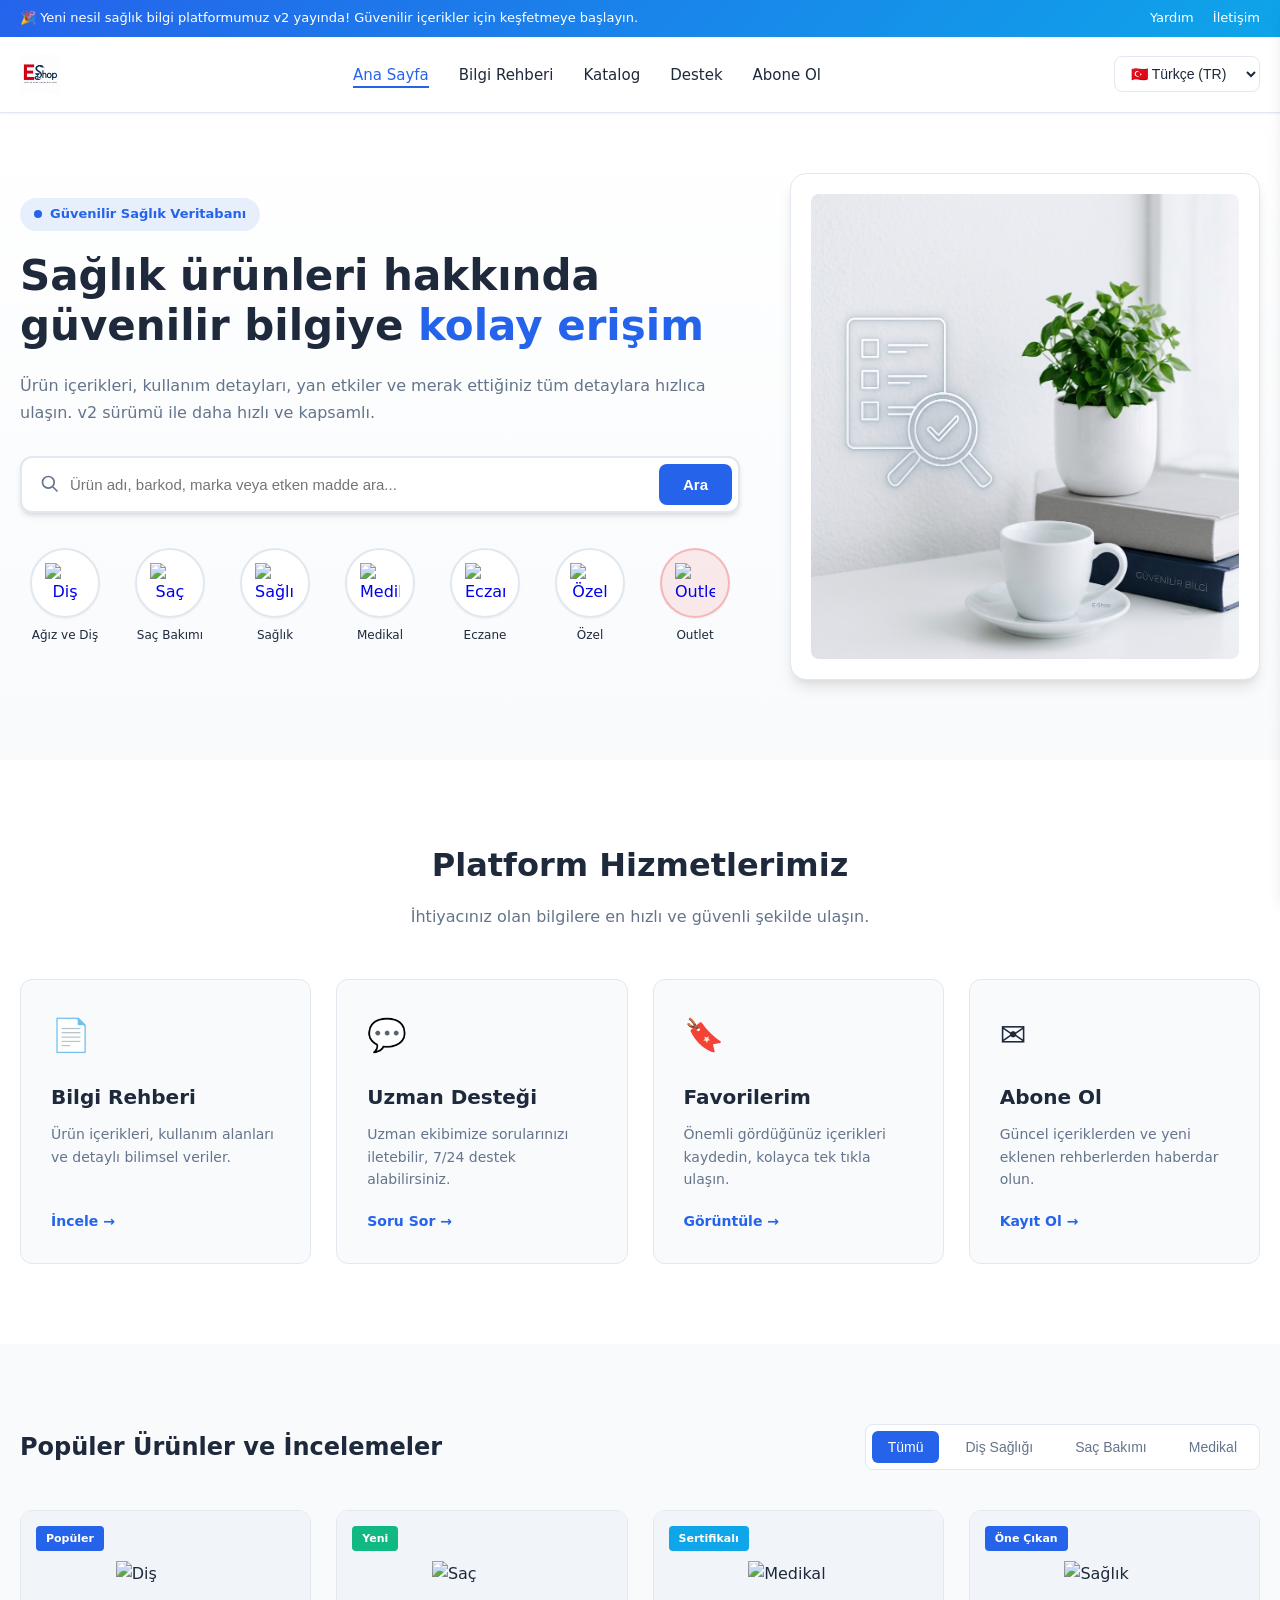
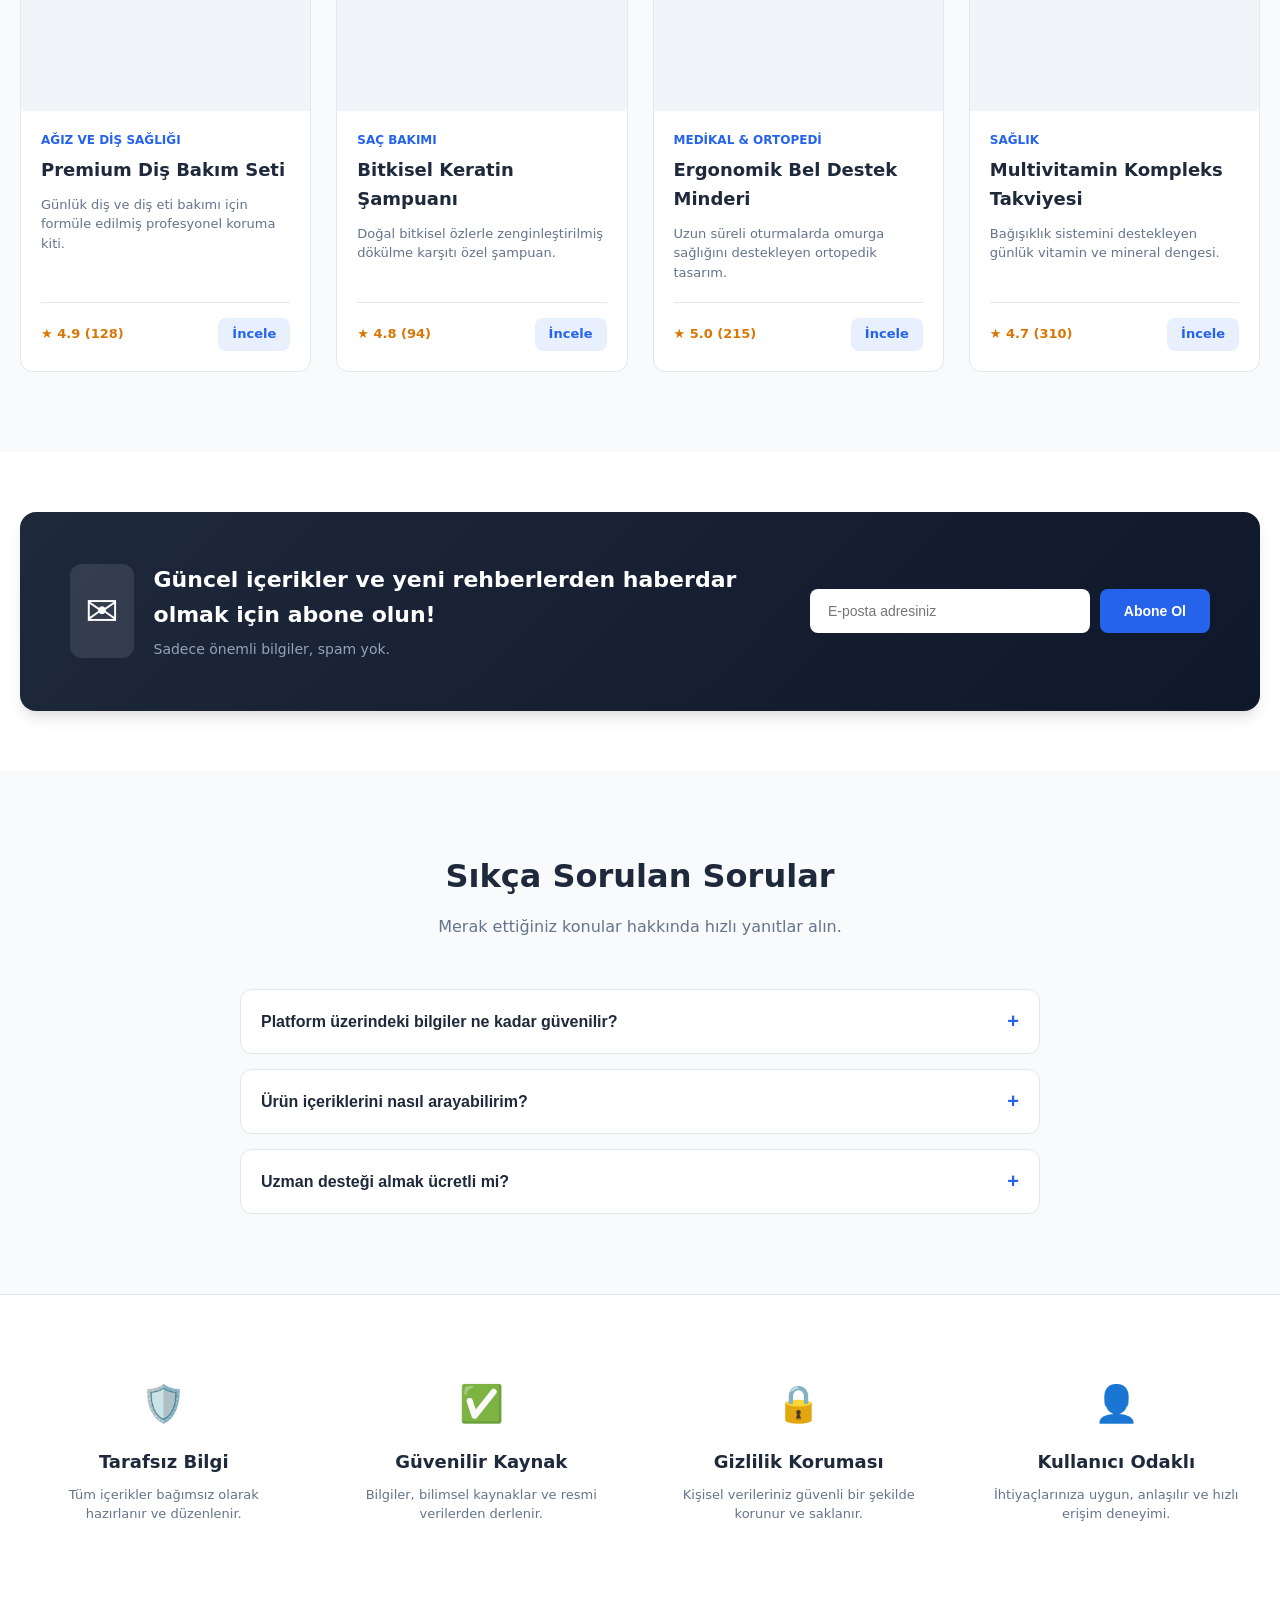
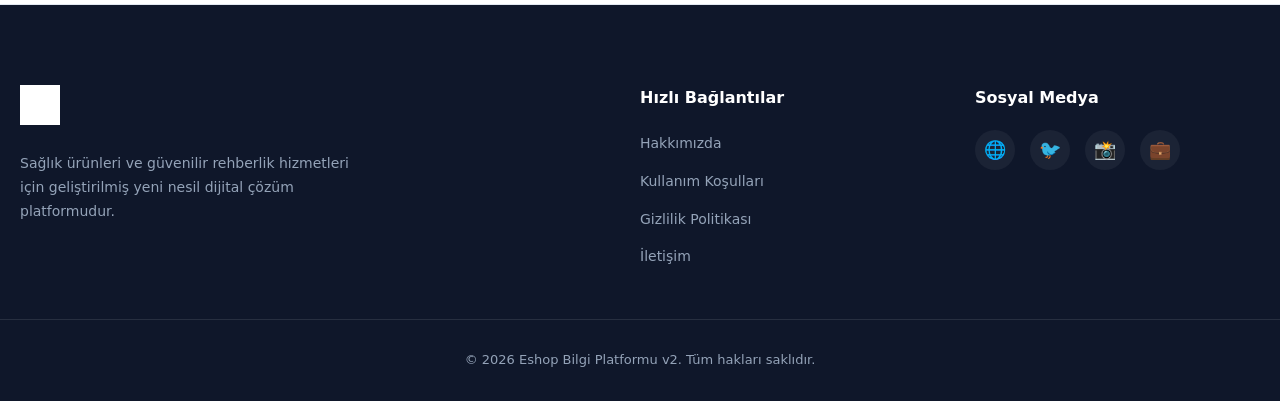
==== commit ef029cfb: "디자인 수정" ====
--- a/index.html
+++ b/index.html
@@ -3,94 +3,108 @@
 <head>
     <meta charset="UTF-8">
     <meta name="viewport" content="width=device-width, initial-scale=1.0">
-    <title>Eshopturkiye - Kapsamlı Sağlık Bilgi Platformu</title>
+    <title>EShop Bilgi Platformu - Sağlık Ürünleri ve Güvenilir Rehber (v2 - Detaylı Sürüm)</title>
+    
+    <!-- Google Fonts Preconnect & Stylesheet -->
+    <link rel="preconnect" href="https://fonts.googleapis.com">
+    <link rel="preconnect" href="https://fonts.gstatic.com" crossorigin>
+    <link href="https://fonts.googleapis.com/css2?family=Inter:wght@300;400;500;600;700;800&display=swap" rel="stylesheet">
+
+    <!-- External Stylesheet / Internal Comprehensive Styles -->
     <style>
         /* ==========================================================================
-           1. Root Variables & Theme Configuration
+           1. CSS RESET & ROOT VARIABLES
            ========================================================================== */
         :root {
-            --primary: #2563eb;
-            --primary-hover: #1d4ed8;
-            --secondary: #0d9488;
-            --accent: #f59e0b;
-            --danger: #e11d48;
-            --success: #059669;
+            --primary-color: #2563eb;
+            --primary-dark: #1d4ed8;
+            --secondary-color: #0ea5e9;
+            --success-color: #10b981;
+            --warning-color: #f59e0b;
+            --danger-color: #ef4444;
+            --text-main: #1e293b;
+            --text-muted: #64748b;
             --bg-main: #f8fafc;
-            --card-bg: #ffffff;
-            --text-main: #0f172a;
-            --text-muted: #64748b;
-            --border-color: #cbd5e1;
+            --bg-white: #ffffff;
+            --border-color: #e2e8f0;
             --radius-sm: 8px;
             --radius-md: 12px;
             --radius-lg: 16px;
-            --shadow-sm: 0 1px 3px 0 rgba(0, 0, 0, 0.1), 0 1px 2px -1px rgba(0, 0, 0, 0.1);
-            --shadow-md: 0 4px 6px -1px rgba(0, 0, 0, 0.1), 0 2px 4px -2px rgba(0, 0, 0, 0.1);
-            --shadow-lg: 0 10px 15px -3px rgba(0, 0, 0, 0.1), 0 4px 6px -4px rgba(0, 0, 0, 0.1);
-            --transition-smooth: all 0.25s cubic-bezier(0.4, 0, 0.2, 1);
-        }
-
-        /* ==========================================================================
-           2. Global Reset & Base Typography
-           ========================================================================== */
-        * {
+            --shadow-sm: 0 1px 2px 0 rgba(0, 0, 0, 0.05);
+            --shadow-md: 0 4px 6px -1px rgba(0, 0, 0, 0.1), 0 2px 4px -1px rgba(0, 0, 0, 0.06);
+            --shadow-lg: 0 10px 15px -3px rgba(0, 0, 0, 0.1), 0 4px 6px -2px rgba(0, 0, 0, 0.05);
+            --transition: all 0.3s cubic-bezier(0.4, 0, 0.2, 1);
+        }
+
+        *, *::before, *::after {
             box-sizing: border-box;
             margin: 0;
             padding: 0;
         }
 
+        html {
+            scroll-behavior: smooth;
+        }
+
         body {
-            font-family: -apple-system, BlinkMacSystemFont, "Segoe UI", Roboto, "Helvetica Neue", Arial, sans-serif;
+            font-family: 'Inter', system-ui, -apple-system, sans-serif;
+            color: var(--text-main);
             background-color: var(--bg-main);
-            color: var(--text-main);
             line-height: 1.6;
-            min-height: 100vh;
-            display: flex;
-            flex-direction: column;
             -webkit-font-smoothing: antialiased;
         }
 
-        a {
+        /* ==========================================================================
+           2. UTILITY CLASSES & CONTAINER
+           ========================================================================== */
+        .container {
+            width: 100%;
+            max-width: 1280px;
+            margin: 0 auto;
+            padding: 0 20px;
+        }
+
+        .text-center { text-align: center; }
+        .flex { display: flex; }
+        .flex-col { flex-direction: column; }
+        .items-center { align-items: center; }
+        .justify-between { justify-content: space-between; }
+        .gap-10 { gap: 10px; }
+
+        /* ==========================================================================
+           3. TOP NOTIFICATION BAR
+           ========================================================================== */
+        .top-notification-bar {
+            background: linear-gradient(135deg, var(--primary-color), var(--secondary-color));
+            color: #ffffff;
+            font-size: 13px;
+            padding: 8px 0;
+            font-weight: 500;
+        }
+
+        .top-bar-flex {
+            display: flex;
+            justify-content: space-between;
+            align-items: center;
+        }
+
+        .top-bar-links a {
+            color: #ffffff;
             text-decoration: none;
-            color: inherit;
-        }
-
-        ul {
-            list-style: none;
+            margin-left: 15px;
+            transition: var(--transition);
+        }
+
+        .top-bar-links a:hover {
+            text-decoration: underline;
+            opacity: 0.9;
         }
 
         /* ==========================================================================
-           3. Top Notification Banner Component
+           4. HEADER & NAVIGATION BAR
            ========================================================================== */
-        .top-banner {
-            background: linear-gradient(135deg, #1e3a8a 0%, #2563eb 100%);
-            color: white;
-            text-align: center;
-            padding: 0.75rem 1rem;
-            font-size: 0.9rem;
-            font-weight: 500;
-            display: flex;
-            justify-content: center;
-            align-items: center;
-            gap: 1.5rem;
-            box-shadow: inset 0 -1px 0 rgba(255,255,255,0.2);
-        }
-
-        .top-banner a {
-            color: #fef08a;
-            font-weight: 600;
-            text-decoration: underline;
-            transition: var(--transition-smooth);
-        }
-
-        .top-banner a:hover {
-            color: #ffffff;
-        }
-
-        /* ==========================================================================
-           4. Header & Prominent Logo Design
-           ========================================================================== */
-        header {
-            background-color: var(--card-bg);
+        .main-header {
+            background-color: var(--bg-white);
             border-bottom: 1px solid var(--border-color);
             position: sticky;
             top: 0;
@@ -98,932 +112,1725 @@
             box-shadow: var(--shadow-sm);
         }
 
-        .header-container {
-            max-width: 1320px;
-            margin: 0 auto;
-            padding: 0 2rem;
-            height: 5.5rem;
+        .nav-container {
             display: flex;
             align-items: center;
             justify-content: space-between;
-        }
-
-        /* 로고 시인성을 대폭 강화하고 자연스럽게 배경에 녹아들도록 설계 */
-        .logo-wrapper {
-            display: flex;
-            align-items: center;
-            gap: 1rem;
+            height: 75px;
+        }
+
+        .logo {
+            display: flex;
+            align-items: center;
             text-decoration: none;
-            padding: 0.5rem 0;
-        }
-
-        .logo-emblem {
-            width: 46px;
-            height: 46px;
-            background: linear-gradient(135deg, #2563eb 0%, #0d9488 100%);
-            border-radius: var(--radius-md);
-            display: flex;
-            align-items: center;
-            justify-content: center;
-            color: white;
-            box-shadow: 0 4px 12px rgba(37, 99, 235, 0.3);
-        }
-
-        .logo-emblem svg {
-            width: 26px;
-            height: 26px;
-            fill: none;
-            stroke: currentColor;
-            stroke-width: 2.5;
-            stroke-linecap: round;
-            stroke-linejoin: round;
-        }
-
-        .logo-text-group {
-            display: flex;
+        }
+
+        .brand-logo-img {
+            height: 40px;
+            object-fit: contain;
+        }
+
+        .desktop-nav .nav-list {
+            display: flex;
+            list-style: none;
+            gap: 30px;
+        }
+
+        .nav-link {
+            text-decoration: none;
+            color: var(--text-main);
+            font-weight: 500;
+            font-size: 15px;
+            transition: var(--transition);
+            position: relative;
+        }
+
+        .nav-link:hover, .nav-link.active {
+            color: var(--primary-color);
+        }
+
+        .nav-link::after {
+            content: '';
+            position: absolute;
+            width: 0;
+            height: 2px;
+            bottom: -4px;
+            left: 0;
+            background-color: var(--primary-color);
+            transition: var(--transition);
+        }
+
+        .nav-link:hover::after, .nav-link.active::after {
+            width: 100%;
+        }
+
+        .header-actions {
+            display: flex;
+            align-items: center;
+            gap: 15px;
+        }
+
+        .lang-select-dropdown {
+            padding: 8px 12px;
+            border-radius: var(--radius-sm);
+            border: 1px solid var(--border-color);
+            background-color: var(--bg-white);
+            color: var(--text-main);
+            font-size: 14px;
+            font-weight: 500;
+            cursor: pointer;
+            transition: var(--transition);
+        }
+
+        .lang-select-dropdown:focus {
+            outline: none;
+            border-color: var(--primary-color);
+            box-shadow: 0 0 0 3px rgba(37, 99, 235, 0.1);
+        }
+
+        .mobile-menu-toggle-btn {
+            display: none;
+            background: none;
+            border: none;
+            cursor: pointer;
             flex-direction: column;
-        }
-
-        .logo-title {
-            font-size: 1.6rem;
-            font-weight: 900;
-            color: #1e293b;
-            letter-spacing: -0.03em;
-            line-height: 1.1;
-        }
-
-        .logo-title span {
-            color: var(--primary);
-        }
-
-        .logo-subtitle {
-            font-size: 0.75rem;
-            font-weight: 600;
-            color: var(--text-muted);
-            letter-spacing: 0.05em;
-            text-transform: uppercase;
-        }
-
-        .nav-menu {
-            display: flex;
-            gap: 2.25rem;
-            align-items: center;
-        }
-
-        .nav-menu a {
-            font-size: 0.95rem;
-            font-weight: 600;
-            color: var(--text-muted);
-            transition: var(--transition-smooth);
-            position: visual;
-        }
-
-        .nav-menu a:hover, .nav-menu a.active {
-            color: var(--primary);
-        }
-
-        .nav-actions {
-            display: flex;
-            align-items: center;
-            gap: 1rem;
-        }
-
-        .language-select {
-            background-color: #f1f5f9;
-            border: 1px solid var(--border-color);
-            border-radius: var(--radius-sm);
-            padding: 0.5rem 1rem;
-            font-size: 0.9rem;
-            font-weight: 600;
-            color: var(--text-main);
-            outline: none;
-            cursor: pointer;
-            transition: var(--transition-smooth);
-        }
-
-        .language-select:focus {
-            border-color: var(--primary);
-            box-shadow: 0 0 0 3px rgba(37, 99, 235, 0.15);
+            gap: 5px;
+            padding: 5px;
+        }
+
+        .mobile-menu-toggle-btn .bar {
+            width: 25px;
+            height: 3px;
+            background-color: var(--text-main);
+            border-radius: 2px;
+            transition: var(--transition);
         }
 
         /* ==========================================================================
-           5. Hero Section & Search Engine Wrapper
-           ========================================== */
-        .hero-section {
-            background: linear-gradient(180deg, #eff6ff 0%, var(--bg-main) 100%);
-            padding: 5rem 2rem 4rem 2rem;
-            border-bottom: 1px solid var(--border-color);
-        }
-
-        .hero-container {
-            max-width: 1320px;
-            margin: 0 auto;
-            display: grid;
-            grid-template-columns: 1.25fr 1fr;
-            gap: 4rem;
-            align-items: center;
-        }
-
-        .hero-badge {
-            display: inline-flex;
-            align-items: center;
-            gap: 0.5rem;
-            background-color: #dbeafe;
-            color: #1e40af;
-            font-size: 0.85rem;
-            font-weight: 700;
-            padding: 0.4rem 1rem;
-            border-radius: 9999px;
-            margin-bottom: 1.5rem;
-            letter-spacing: 0.02em;
-        }
-
-        .hero-title {
-            font-size: 3.25rem;
-            font-weight: 800;
-            color: #0f172a;
-            line-height: 1.15;
-            margin-bottom: 1.25rem;
-            letter-spacing: -0.03em;
-        }
-
-        .hero-title span {
-            color: var(--primary);
-        }
-
-        .hero-desc {
-            color: var(--text-muted);
-            font-size: 1.15rem;
-            margin-bottom: 2.5rem;
-            line-height: 1.6;
-        }
-
-        .search-box-wrapper {
-            display: flex;
-            align-items: center;
-            background-color: var(--card-bg);
-            border-radius: var(--radius-lg);
-            box-shadow: var(--shadow-lg);
-            overflow: hidden;
-            border: 2px solid var(--border-color);
-            transition: var(--transition-smooth);
-        }
-
-        .search-box-wrapper:focus-within {
-            border-color: var(--primary);
-            box-shadow: 0 0 0 4px rgba(37, 99, 235, 0.15), var(--shadow-lg);
-        }
-
-        .search-input {
-            flex: 1;
-            padding: 1.25rem 1.75rem;
-            border: none;
-            outline: none;
-            font-size: 1.05rem;
-            color: var(--text-main);
-            background: transparent;
-        }
-
-        .search-btn {
-            background-color: var(--primary);
-            color: white;
-            border: none;
-            padding: 1.25rem 2.5rem;
-            font-weight: 600;
-            font-size: 1.05rem;
-            cursor: pointer;
-            transition: var(--transition-smooth);
-            display: flex;
-            align-items: center;
-            gap: 0.5rem;
-        }
-
-        .search-btn:hover {
-            background-color: var(--primary-hover);
-        }
-
-        .hero-visual-card {
-            background: linear-gradient(135deg, #ffffff 0%, #f1f5f9 100%);
-            border: 1px solid var(--border-color);
-            border-radius: var(--radius-lg);
-            padding: 3rem;
-            box-shadow: var(--shadow-lg);
-            text-align: center;
-            position: relative;
-            overflow: hidden;
-        }
-
-        .hero-visual-icon {
-            font-size: 5rem;
-            margin-bottom: 1.5rem;
-        }
-
-        /* ==========================================================================
-           6. Category Grid Component (Zero Broken Images / Inline SVG)
-           ========================================== */
-        .category-section {
-            max-width: 1320px;
-            margin: -2.5rem auto 3rem auto;
-            padding: 0 2rem;
-            position: relative;
-            z-index: 10;
-        }
-
-        .category-grid {
-            display: grid;
-            grid-template-columns: repeat(auto-fit, minmax(150px, 1fr));
-            gap: 1.25rem;
-        }
-
-        .category-card {
-            background-color: var(--card-bg);
-            border: 1px solid var(--border-color);
-            border-radius: var(--radius-md);
-            padding: 1.5rem 1rem;
-            text-align: center;
-            cursor: pointer;
-            transition: var(--transition-smooth);
-            box-shadow: var(--shadow-sm);
-            display: flex;
-            flex-direction: column;
-            align-items: center;
-            gap: 0.85rem;
-        }
-
-        .category-card:hover, .category-card.active {
-            border-color: var(--primary);
-            transform: translateY(-4px);
-            box-shadow: var(--shadow-md);
-            background-color: #eff6ff;
-        }
-
-        .category-icon {
-            width: 52px;
-            height: 52px;
-            background-color: #f8fafc;
-            border-radius: 50%;
-            display: flex;
-            align-items: center;
-            justify-content: center;
-            color: var(--primary);
-            transition: var(--transition-smooth);
-            border: 1px solid var(--border-color);
-        }
-
-        .category-card:hover .category-icon, .category-card.active .category-icon {
-            background-color: var(--primary);
-            color: white;
-            border-color: var(--primary);
-        }
-
-        .category-icon svg {
-            width: 26px;
-            height: 26px;
-            fill: none;
-            stroke: currentColor;
-            stroke-width: 2;
-            stroke-linecap: round;
-            stroke-linejoin: round;
-        }
-
-        .category-name {
-            font-size: 0.9rem;
-            font-weight: 700;
-            color: var(--text-main);
-        }
-
-        /* ==========================================================================
-           7. Filter Chips & Controls Bar
-           ========================================== */
-        .filter-control-bar {
-            max-width: 1320px;
-            margin: 0 auto;
-            padding: 0 2rem 2rem 2rem;
-            display: flex;
-            flex-wrap: wrap;
-            gap: 0.75rem;
-            align-items: center;
-        }
-
-        .filter-chip {
-            background-color: var(--card-bg);
-            border: 1px solid var(--border-color);
-            color: var(--text-muted);
-            padding: 0.55rem 1.25rem;
-            border-radius: 9999px;
-            font-size: 0.9rem;
-            font-weight: 600;
-            cursor: pointer;
-            transition: var(--transition-smooth);
-        }
-
-        .filter-chip:hover, .filter-chip.active {
-            background-color: var(--primary);
-            border-color: var(--primary);
-            color: white;
-            box-shadow: var(--shadow-sm);
-        }
-
-        /* ==========================================================================
-           8. Main Product / Information Grid Component
-           ========================================== */
-        .main-container {
-            max-width: 1320px;
-            margin: 0 auto;
-            padding: 0 2rem 5rem 2rem;
-            width: 100%;
-            flex-grow: 1;
-        }
-
-        .product-grid {
-            display: grid;
-            grid-template-columns: repeat(auto-fill, minmax(360px, 1fr));
-            gap: 2rem;
-        }
-
-        .product-card {
-            background-color: var(--card-bg);
-            border: 1px solid var(--border-color);
-            border-radius: var(--radius-lg);
-            padding: 2rem;
-            box-shadow: var(--shadow-sm);
-            transition: var(--transition-smooth);
-            display: flex;
-            flex-direction: column;
-            justify-content: space-between;
-            position: relative;
-        }
-
-        .product-card:hover {
-            transform: translateY(-5px);
-            box-shadow: var(--shadow-md);
-            border-color: #94a3b8;
-        }
-
-        .card-header-row {
-            display: flex;
-            justify-content: space-between;
-            align-items: center;
-            margin-bottom: 1.25rem;
-        }
-
-        .status-badge {
-            font-size: 0.75rem;
-            font-weight: 700;
-            padding: 0.35rem 0.85rem;
-            border-radius: 9999px;
-            letter-spacing: 0.03em;
-            text-transform: uppercase;
-        }
-
-        .badge-safe {
-            background-color: #ccfbf1;
-            color: #115e59;
-        }
-
-        .badge-otc {
-            background-color: #dbeafe;
-            color: #1e40af;
-        }
-
-        .badge-warning {
-            background-color: #fef3c7;
-            color: #92400e;
-        }
-
-        .product-title {
-            font-size: 1.35rem;
-            font-weight: 800;
-            color: var(--text-main);
-            margin-bottom: 0.35rem;
-        }
-
-        .product-subtitle {
-            font-size: 0.95rem;
-            font-weight: 600;
-            color: var(--text-muted);
-            margin-bottom: 1.25rem;
-        }
-
-        .product-desc {
-            font-size: 0.95rem;
-            color: #475569;
-            margin-bottom: 1.75rem;
-            line-height: 1.6;
-        }
-
-        .card-footer-row {
-            border-top: 1px solid var(--border-color);
-            padding-top: 1.25rem;
-            display: flex;
-            justify-content: space-between;
-            align-items: center;
-        }
-
-        .action-detail-btn {
-            background-color: #f1f5f9;
-            border: 1px solid var(--border-color);
-            color: var(--primary);
-            padding: 0.6rem 1.25rem;
-            border-radius: var(--radius-sm);
-            font-size: 0.9rem;
-            font-weight: 600;
-            cursor: pointer;
-            transition: var(--transition-smooth);
-        }
-
-        .action-detail-btn:hover {
-            background-color: var(--primary);
-            color: white;
-            border-color: var(--primary);
-        }
-
-        /* ==========================================================================
-           9. Modal Popup Manager
-           ========================================== */
-        .modal-overlay {
+           5. MOBILE SIDEBAR MENU
+           ========================================================================== */
+        .mobile-sidebar-overlay {
             position: fixed;
             top: 0;
             left: 0;
             width: 100%;
             height: 100%;
-            background-color: rgba(15, 23, 42, 0.6);
-            backdrop-filter: blur(5px);
-            display: flex;
-            align-items: center;
-            justify-content: center;
-            z-index: 2000;
+            background-color: rgba(0, 0, 0, 0.5);
+            z-index: 1099;
             opacity: 0;
             visibility: hidden;
-            transition: var(--transition-smooth);
-        }
-
-        .modal-overlay.open {
+            transition: var(--transition);
+        }
+
+        .mobile-sidebar-overlay.open {
             opacity: 1;
             visibility: visible;
         }
 
-        .modal-container {
-            background-color: var(--card-bg);
-            width: 90%;
-            max-width: 650px;
-            border-radius: var(--radius-lg);
-            padding: 3rem;
+        .mobile-sidebar {
+            position: fixed;
+            top: 0;
+            right: -300px;
+            width: 300px;
+            height: 100%;
+            background-color: var(--bg-white);
+            z-index: 1100;
             box-shadow: var(--shadow-lg);
-            position: relative;
-            transform: translateY(20px);
-            transition: var(--transition-smooth);
-        }
-
-        .modal-overlay.open .modal-container {
-            transform: translateY(0);
-        }
-
-        .modal-close-btn {
-            position: absolute;
-            top: 1.5rem;
-            right: 1.5rem;
-            background: #f1f5f9;
+            transition: var(--transition);
+            display: flex;
+            flex-direction: column;
+        }
+
+        .mobile-sidebar.open {
+            right: 0;
+        }
+
+        .sidebar-header {
+            padding: 20px;
+            border-bottom: 1px solid var(--border-color);
+            display: flex;
+            justify-content: space-between;
+            align-items: center;
+        }
+
+        .sidebar-title {
+            font-size: 18px;
+            font-weight: 700;
+        }
+
+        .sidebar-close-btn {
+            background: none;
             border: none;
+            font-size: 24px;
+            cursor: pointer;
+            color: var(--text-muted);
+        }
+
+        .sidebar-body {
+            padding: 20px;
+            overflow-y: auto;
+            flex: 1;
+        }
+
+        .sidebar-nav-list {
+            list-style: none;
+            display: flex;
+            flex-direction: column;
+            gap: 15px;
+        }
+
+        .sidebar-nav-list li a {
+            display: flex;
+            align-items: center;
+            gap: 12px;
+            text-decoration: none;
+            color: var(--text-main);
+            font-weight: 500;
+            font-size: 16px;
+            padding: 10px;
+            border-radius: var(--radius-sm);
+            transition: var(--transition);
+        }
+
+        .sidebar-nav-list li a:hover {
+            background-color: var(--bg-main);
+            color: var(--primary-color);
+        }
+
+        /* ==========================================================================
+           6. HERO SECTION
+           ========================================================================== */
+        .hero-section {
+            padding: 60px 0 80px;
+            background: linear-gradient(180deg, #ffffff 0%, var(--bg-main) 100%);
+        }
+
+        .hero-container-grid {
+            display: grid;
+            grid-template-columns: 1fr 1fr;
+            gap: 50px;
+            align-items: center;
+        }
+
+        .hero-badge-tag {
+            display: inline-flex;
+            align-items: center;
+            gap: 8px;
+            background-color: rgba(37, 99, 235, 0.1);
+            color: var(--primary-color);
+            padding: 6px 14px;
+            border-radius: 50px;
+            font-size: 13px;
+            font-weight: 600;
+            margin-bottom: 20px;
+        }
+
+        .pulse-dot {
+            width: 8px;
+            height: 8px;
+            background-color: var(--primary-color);
+            border-radius: 50%;
+            box-shadow: 0 0 0 rgba(37, 99, 235, 0.4);
+            animation: pulse 2s infinite;
+        }
+
+        @keyframes pulse {
+            0% { transform: scale(0.95); box-shadow: 0 0 0 0 rgba(37, 99, 235, 0.7); }
+            70% { transform: scale(1); box-shadow: 0 0 0 8px rgba(37, 99, 235, 0); }
+            100% { transform: scale(0.95); box-shadow: 0 0 0 0 rgba(37, 99, 235, 0); }
+        }
+
+        .hero-main-title {
+            font-size: 42px;
+            font-weight: 800;
+            line-height: 1.2;
+            margin-bottom: 20px;
+            color: var(--text-main);
+        }
+
+        .hero-main-title span {
+            color: var(--primary-color);
+        }
+
+        .hero-description-text {
+            font-size: 16px;
+            color: var(--text-muted);
+            margin-bottom: 30px;
+            line-height: 1.7;
+        }
+
+        /* Search Box */
+        .search-box-wrapper {
+            display: flex;
+            background-color: var(--bg-white);
+            border: 2px solid var(--border-color);
+            border-radius: var(--radius-md);
+            padding: 6px;
+            box-shadow: var(--shadow-md);
+            margin-bottom: 35px;
+            transition: var(--transition);
+        }
+
+        .search-box-wrapper:focus-within {
+            border-color: var(--primary-color);
+            box-shadow: 0 0 0 4px rgba(37, 99, 235, 0.1);
+        }
+
+        .search-input-group {
+            display: flex;
+            align-items: center;
+            flex: 1;
+            padding: 0 12px;
+            gap: 10px;
+        }
+
+        .search-icon-svg {
+            color: var(--text-muted);
+            flex-shrink: 0;
+        }
+
+        .search-input-group input {
+            width: 100%;
+            border: none;
+            outline: none;
+            font-size: 15px;
+            color: var(--text-main);
+            background: transparent;
+        }
+
+        .search-action-btn {
+            background-color: var(--primary-color);
+            color: #ffffff;
+            border: none;
+            padding: 12px 24px;
+            border-radius: var(--radius-sm);
+            font-weight: 600;
+            font-size: 15px;
+            cursor: pointer;
+            transition: var(--transition);
+        }
+
+        .search-action-btn:hover {
+            background-color: var(--primary-dark);
+        }
+
+        /* Category Circles Slider */
+        .category-circles-wrapper {
+            display: flex;
+            gap: 15px;
+            overflow-x: auto;
+            padding-bottom: 10px;
+            scrollbar-width: thin;
+        }
+
+        .category-circles-wrapper::-webkit-scrollbar {
+            height: 6px;
+        }
+
+        .category-circles-wrapper::-webkit-scrollbar-thumb {
+            background-color: var(--border-color);
+            border-radius: 3px;
+        }
+
+        .category-circle-item {
+            display: flex;
+            flex-direction: column;
+            align-items: center;
+            text-decoration: none;
+            flex-shrink: 0;
+            width: 90px;
+            text-align: center;
+            gap: 8px;
+        }
+
+        .circle-img-box {
+            width: 70px;
+            height: 70px;
+            border-radius: 50%;
+            background-color: var(--bg-white);
+            border: 2px solid var(--border-color);
+            display: flex;
+            align-items: center;
+            justify-content: center;
+            overflow: hidden;
+            transition: var(--transition);
+            box-shadow: var(--shadow-sm);
+        }
+
+        .category-circle-item:hover .circle-img-box {
+            border-color: var(--primary-color);
+            transform: translateY(-4px);
+            box-shadow: var(--shadow-md);
+        }
+
+        .circle-img-box img {
             width: 40px;
             height: 40px;
+            object-fit: contain;
+        }
+
+        .circle-img-box.red-bg {
+            background-color: rgba(239, 68, 68, 0.1);
+            border-color: rgba(239, 68, 68, 0.3);
+        }
+
+        .category-circle-item span {
+    font-size: 12px;
+    font-weight: 500;
+    color: var(--text-main);
+    display: -webkit-box;
+    -webkit-line-clamp: 2;
+    line-clamp: 2;
+    -webkit-box-orient: vertical;
+    overflow: hidden;
+}
+
+        /* Hero Right Illustration */
+        .hero-image-card-wrapper {
+            position: relative;
+        }
+
+        .hero-image-inner-container {
+            background-color: var(--bg-white);
+            border-radius: var(--radius-lg);
+            border: 1px solid var(--border-color);
+            padding: 20px;
+            box-shadow: var(--shadow-lg);
+            overflow: hidden;
+        }
+
+        .hero-illustration-img {
+            width: 100%;
+            height: auto;
+            border-radius: var(--radius-sm);
+            display: block;
+        }
+
+        /* ==========================================================================
+           7. FEATURES SECTION
+           ========================================================================== */
+        .features-section {
+            padding: 80px 0;
+            background-color: var(--bg-white);
+        }
+
+        .section-title-box {
+            margin-bottom: 50px;
+        }
+
+        .section-title-box h2 {
+            font-size: 32px;
+            font-weight: 700;
+            margin-bottom: 12px;
+        }
+
+        .section-title-box p {
+            color: var(--text-muted);
+            font-size: 16px;
+        }
+
+        .features-grid-layout {
+            display: grid;
+            grid-template-columns: repeat(4, 1fr);
+            gap: 25px;
+        }
+
+        .feature-card-item {
+            background-color: var(--bg-main);
+            border: 1px solid var(--border-color);
+            border-radius: var(--radius-md);
+            padding: 30px;
+            text-decoration: none;
+            color: var(--text-main);
+            transition: var(--transition);
+            display: flex;
+            flex-direction: column;
+            position: relative;
+            overflow: hidden;
+        }
+
+        .feature-card-item:hover {
+            transform: translateY(-5px);
+            border-color: var(--primary-color);
+            box-shadow: var(--shadow-md);
+            background-color: var(--bg-white);
+        }
+
+        .feature-icon-box {
+            font-size: 32px;
+            margin-bottom: 20px;
+        }
+
+        .feature-card-item h3 {
+            font-size: 20px;
+            font-weight: 600;
+            margin-bottom: 10px;
+        }
+
+        .feature-card-item p {
+            font-size: 14px;
+            color: var(--text-muted);
+            margin-bottom: 20px;
+            flex: 1;
+            line-height: 1.6;
+        }
+
+        .feature-link-arrow {
+            font-size: 14px;
+            font-weight: 600;
+            color: var(--primary-color);
+            transition: var(--transition);
+        }
+
+        .feature-card-item:hover .feature-link-arrow {
+            transform: translateX(5px);
+        }
+
+        /* ==========================================================================
+           8. PRODUCT CATALOG SECTION
+           ========================================================================== */
+        .catalog-section {
+            padding: 80px 0;
+            background-color: var(--bg-main);
+        }
+
+        .catalog-header-flex {
+            display: flex;
+            justify-content: space-between;
+            align-items: center;
+            margin-bottom: 40px;
+            flex-wrap: wrap;
+            gap: 20px;
+        }
+
+        .catalog-filter-tabs {
+            display: flex;
+            gap: 10px;
+            background-color: var(--bg-white);
+            padding: 6px;
+            border-radius: var(--radius-sm);
+            border: 1px solid var(--border-color);
+        }
+
+        .filter-tab {
+            background: none;
+            border: none;
+            padding: 8px 16px;
+            font-size: 14px;
+            font-weight: 500;
+            cursor: pointer;
+            border-radius: 6px;
+            color: var(--text-muted);
+            transition: var(--transition);
+        }
+
+        .filter-tab.active, .filter-tab:hover {
+            background-color: var(--primary-color);
+            color: #ffffff;
+        }
+
+        .catalog-grid-container {
+            display: grid;
+            grid-template-columns: repeat(4, 1fr);
+            gap: 25px;
+        }
+
+        .catalog-card {
+            background-color: var(--bg-white);
+            border: 1px solid var(--border-color);
+            border-radius: var(--radius-md);
+            overflow: hidden;
+            transition: var(--transition);
+            display: flex;
+            flex-direction: column;
+            position: relative;
+        }
+
+        .catalog-card:hover {
+            transform: translateY(-5px);
+            box-shadow: var(--shadow-lg);
+            border-color: var(--primary-color);
+        }
+
+        .product-badge {
+            position: absolute;
+            top: 15px;
+            left: 15px;
+            background-color: var(--primary-color);
+            color: #ffffff;
+            padding: 4px 10px;
+            font-size: 11px;
+            font-weight: 600;
+            border-radius: 4px;
+            z-index: 2;
+        }
+
+        .product-badge.green { background-color: var(--success-color); }
+        .product-badge.blue { background-color: var(--secondary-color); }
+
+        .product-thumb {
+            height: 200px;
+            background-color: #f1f5f9;
+            display: flex;
+            align-items: center;
+            justify-content: center;
+            overflow: hidden;
+        }
+
+        .product-thumb img {
+            width: 100px;
+            height: 100px;
+            object-fit: contain;
+            transition: var(--transition);
+        }
+
+        .catalog-card:hover .product-thumb img {
+            transform: scale(1.08);
+        }
+
+        .product-info {
+            padding: 20px;
+            display: flex;
+            flex-direction: column;
+            flex: 1;
+        }
+
+        .product-cat-name {
+            font-size: 12px;
+            font-weight: 600;
+            color: var(--primary-color);
+            text-transform: uppercase;
+            margin-bottom: 6px;
+        }
+
+        .product-info h4 {
+            font-size: 18px;
+            font-weight: 600;
+            margin-bottom: 10px;
+            color: var(--text-main);
+        }
+
+        .product-desc {
+            font-size: 13px;
+            color: var(--text-muted);
+            margin-bottom: 20px;
+            line-height: 1.5;
+            flex: 1;
+        }
+
+        .product-footer {
+            display: flex;
+            justify-content: space-between;
+            align-items: center;
+            padding-top: 15px;
+            border-top: 1px solid var(--border-color);
+        }
+
+        .rating {
+            font-size: 13px;
+            font-weight: 600;
+            color: #d97706;
+        }
+
+        .detail-btn {
+            background-color: rgba(37, 99, 235, 0.1);
+            color: var(--primary-color);
+            text-decoration: none;
+            padding: 6px 14px;
+            border-radius: var(--radius-sm);
+            font-size: 13px;
+            font-weight: 600;
+            transition: var(--transition);
+        }
+
+        .detail-btn:hover {
+            background-color: var(--primary-color);
+            color: #ffffff;
+        }
+
+        /* ==========================================================================
+           9. NEWSLETTER SECTION
+           ========================================================================== */
+        .newsletter-section {
+            padding: 60px 0;
+            background-color: var(--bg-white);
+        }
+
+        .newsletter-box-card {
+            background: linear-gradient(135deg, #1e293b, #0f172a);
+            border-radius: var(--radius-lg);
+            padding: 50px;
+            color: #ffffff;
+            display: flex;
+            justify-content: space-between;
+            align-items: center;
+            gap: 30px;
+            box-shadow: var(--shadow-lg);
+        }
+
+        .newsletter-content-group {
+            display: flex;
+            align-items: center;
+            gap: 20px;
+        }
+
+        .newsletter-icon-box {
+            font-size: 40px;
+            background-color: rgba(255, 255, 255, 0.1);
+            padding: 15px;
+            border-radius: var(--radius-md);
+        }
+
+        .newsletter-text-block h3 {
+            font-size: 22px;
+            font-weight: 700;
+            margin-bottom: 6px;
+        }
+
+        .newsletter-text-block p {
+            color: #94a3b8;
+            font-size: 14px;
+        }
+
+        .newsletter-form-group {
+            display: flex;
+            gap: 10px;
+            min-width: 400px;
+        }
+
+        .newsletter-form-group input {
+            flex: 1;
+            padding: 14px 18px;
+            border-radius: var(--radius-sm);
+            border: none;
+            font-size: 14px;
+            outline: none;
+        }
+
+        .newsletter-form-group button {
+            background-color: var(--primary-color);
+            color: #ffffff;
+            border: none;
+            padding: 14px 24px;
+            border-radius: var(--radius-sm);
+            font-weight: 600;
+            font-size: 14px;
+            cursor: pointer;
+            transition: var(--transition);
+        }
+
+        .newsletter-form-group button:hover {
+            background-color: var(--primary-dark);
+        }
+
+        /* ==========================================================================
+           10. FAQ SECTION
+           ========================================================================== */
+        .faq-section {
+            padding: 80px 0;
+            background-color: var(--bg-main);
+        }
+
+        .faq-accordion-container {
+            max-width: 800px;
+            margin: 0 auto;
+            display: flex;
+            flex-direction: column;
+            gap: 15px;
+        }
+
+        .faq-item {
+            background-color: var(--bg-white);
+            border: 1px solid var(--border-color);
+            border-radius: var(--radius-md);
+            overflow: hidden;
+            transition: var(--transition);
+        }
+
+        .faq-question-btn {
+            width: 100%;
+            background: none;
+            border: none;
+            padding: 20px;
+            display: flex;
+            justify-content: space-between;
+            align-items: center;
+            font-size: 16px;
+            font-weight: 600;
+            color: var(--text-main);
+            cursor: pointer;
+            text-align: left;
+        }
+
+        .faq-icon {
+            font-size: 20px;
+            transition: var(--transition);
+            color: var(--primary-color);
+        }
+
+        .faq-answer-panel {
+            padding: 0 20px;
+            max-height: 0;
+            overflow: hidden;
+            transition: max-height 0.3s ease, padding 0.3s ease;
+            color: var(--text-muted);
+            font-size: 14px;
+            line-height: 1.6;
+        }
+
+        .faq-item.active .faq-answer-panel {
+            padding: 0 20px 20px 20px;
+            max-height: 200px;
+        }
+
+        .faq-item.active .faq-icon {
+            transform: rotate(45deg);
+        }
+
+        /* ==========================================================================
+           11. TRUST FEATURES SECTION
+           ========================================================================== */
+        .trust-features-section {
+            padding: 60px 0;
+            background-color: var(--bg-white);
+            border-top: 1px solid var(--border-color);
+            border-bottom: 1px solid var(--border-color);
+        }
+
+        .trust-grid-container {
+            display: grid;
+            grid-template-columns: repeat(4, 1fr);
+            gap: 30px;
+        }
+
+        .trust-item-box {
+            display: flex;
+            flex-direction: column;
+            align-items: center;
+            text-align: center;
+            padding: 20px;
+        }
+
+        .trust-emoji-icon {
+            font-size: 36px;
+            margin-bottom: 15px;
+        }
+
+        .trust-item-box h4 {
+            font-size: 18px;
+            font-weight: 600;
+            margin-bottom: 8px;
+        }
+
+        .trust-item-box p {
+            font-size: 13px;
+            color: var(--text-muted);
+            line-height: 1.5;
+        }
+
+        /* ==========================================================================
+           12. FOOTER SECTION
+           ========================================================================== */
+        .main-footer-section {
+            background-color: #0f172a;
+            color: #94a3b8;
+            padding: 80px 0 30px;
+        }
+
+        .footer-main-flex {
+            display: grid;
+            grid-template-columns: 2fr 1fr 1fr;
+            gap: 50px;
+            margin-bottom: 50px;
+        }
+
+        .footer-logo-img {
+            height: 40px;
+            margin-bottom: 20px;
+            filter: brightness(0) invert(1);
+        }
+
+        .footer-about-text {
+            font-size: 14px;
+            line-height: 1.7;
+            max-width: 350px;
+        }
+
+        .footer-col-links h4, .footer-col-social h4 {
+            color: #ffffff;
+            font-size: 16px;
+            font-weight: 600;
+            margin-bottom: 20px;
+        }
+
+        .footer-col-links ul {
+            list-style: none;
+            display: flex;
+            flex-direction: column;
+            gap: 12px;
+        }
+
+        .footer-col-links ul li a {
+            color: #94a3b8;
+            text-decoration: none;
+            font-size: 14px;
+            transition: var(--transition);
+        }
+
+        .footer-col-links ul li a:hover {
+            color: #ffffff;
+        }
+
+        .social-icons-group {
+            display: flex;
+            gap: 15px;
+        }
+
+        .social-icons-group a {
+            width: 40px;
+            height: 40px;
+            background-color: rgba(255, 255, 255, 0.05);
+            display: flex;
+            align-items: center;
+            justify-content: center;
             border-radius: 50%;
-            font-size: 1.25rem;
-            cursor: pointer;
-            display: flex;
-            align-items: center;
-            justify-content: center;
+            text-decoration: none;
+            font-size: 18px;
+            transition: var(--transition);
+        }
+
+        .social-icons-group a:hover {
+            background-color: var(--primary-color);
+            color: #ffffff;
+        }
+
+        .footer-bottom-bar {
+            padding-top: 30px;
+            border-top: 1px solid rgba(255, 255, 255, 0.1);
+            text-align: center;
+            font-size: 13px;
+        }
+
+        /* ==========================================================================
+           13. MOBILE BOTTOM NAVIGATION BAR
+           ========================================================================== */
+        .mobile-bottom-nav-bar {
+            display: none;
+            position: fixed;
+            bottom: 0;
+            left: 0;
+            width: 100%;
+            background-color: var(--bg-white);
+            border-top: 1px solid var(--border-color);
+            z-index: 1000;
+            justify-content: space-around;
+            padding: 10px 0;
+            box-shadow: 0 -4px 10px rgba(0, 0, 0, 0.05);
+        }
+
+        .mobile-nav-item-link {
+            display: flex;
+            flex-direction: column;
+            align-items: center;
+            text-decoration: none;
             color: var(--text-muted);
-            transition: var(--transition-smooth);
-        }
-
-        .modal-close-btn:hover {
-            background-color: #e2e8f0;
-            color: var(--text-main);
+            font-size: 11px;
+            font-weight: 500;
+            gap: 4px;
+            transition: var(--transition);
+        }
+
+        .mobile-nav-item-link .icon {
+            font-size: 18px;
+        }
+
+        .mobile-nav-item-link.active, .mobile-nav-item-link:hover {
+            color: var(--primary-color);
         }
 
         /* ==========================================================================
-           10. Footer Component
-           ========================================== */
-        footer {
-            background-color: var(--card-bg);
-            border-top: 1px solid var(--border-color);
-            padding: 2.5rem 0;
-            text-align: center;
-            font-size: 0.9rem;
-            color: var(--text-muted);
-            margin-top: auto;
-        }
-
-        /* ==========================================================================
-           11. Responsive Design Breakpoints
-           ========================================== */
+           14. RESPONSIVE MEDIA QUERIES
+           ========================================================================== */
+        @media (max-width: 1024px) {
+            .hero-container-grid {
+                grid-template-columns: 1fr;
+                gap: 40px;
+            }
+            .features-grid-layout, .catalog-grid-container {
+                grid-template-columns: repeat(2, 1fr);
+            }
+            .trust-grid-container {
+                grid-template-columns: repeat(2, 1fr);
+                gap: 20px;
+            }
+            .footer-main-flex {
+                grid-template-columns: 1fr;
+                gap: 30px;
+            }
+        }
+
         @media (max-width: 768px) {
-            .hero-container {
-                grid-template-columns: 1fr;
-                gap: 2.5rem;
-            }
-            .hero-title {
-                font-size: 2.5rem;
-            }
-            .nav-menu {
+            .desktop-nav {
                 display: none;
             }
-            .header-container {
-                padding: 0 1rem;
+            .header-actions .lang-select-dropdown {
+                display: none;
+            }
+            .mobile-menu-toggle-btn {
+                display: flex;
+            }
+            .mobile-bottom-nav-bar {
+                display: flex;
+            }
+            body {
+                padding-bottom: 60px;
+            }
+            .features-grid-layout, .catalog-grid-container {
+                grid-template-columns: 1fr;
+            }
+            .trust-grid-container {
+                grid-template-columns: 1fr;
+            }
+            .newsletter-box-card {
+                flex-direction: column;
+                padding: 30px 20px;
+                text-align: center;
+            }
+            .newsletter-content-group {
+                flex-direction: column;
+            }
+            .newsletter-form-group {
+                min-width: 100%;
+                flex-direction: column;
+            }
+            .hero-main-title {
+                font-size: 32px;
             }
         }
     </style>
 </head>
 <body>
 
-    <!-- Top Notification Banner -->
-    <div class="top-banner">
-        <span>🎉 Yeni nesil sağlık bilgi platformumuz v2 yayında! Güvenilir içerikler için keşfetmeye başlayın.</span>
-        <div>
-            <a href="#" id="bannerHelp">Yardım</a> &nbsp;|&nbsp; <a href="#" id="bannerContact">İletişim</a>
+    <!-- ==========================================
+         TOP NOTIFICATION BAR
+         ========================================== -->
+    <div class="top-notification-bar">
+        <div class="container top-bar-flex">
+            <span data-lang="top_notice">🎉 Yeni nesil sağlık bilgi platformumuz v2 yayında! Güvenilir içerikler için keşfetmeye başlayın.</span>
+            <div class="top-bar-links">
+                <a href="#destek" data-lang="top_help">Yardım</a>
+                <a href="#hakkimizda" data-lang="top_contact">İletişim</a>
+            </div>
         </div>
     </div>
 
-    <!-- Header Navigation with Enhanced Logo -->
-    <header>
-        <div class="header-container">
-            <a href="#" class="logo-wrapper">
-                <div class="logo-emblem">
-                    <svg viewBox="0 0 24 24"><path d="M12 2v20M17 5H9.5a3.5 3.5 0 0 0 0 7h5a3.5 3.5 0 0 1 0 7H6"/></svg>
-                </div>
-                <div class="logo-text-group">
-                    <span class="logo-title">EShop <span>Sağlık</span></span>
-                    <span class="logo-subtitle">Bilgi Platformu v2</span>
-                </div>
+    <!-- ==========================================
+         HEADER & NAVIGATION BAR
+         ========================================== -->
+    <header class="main-header">
+        <div class="container nav-container">
+            <a href="index.html" class="logo">
+                <img src="images/logo.jpg" alt="EShop Logo" class="brand-logo-img">
             </a>
-            
-            <nav class="nav-menu">
-                <a href="#" class="active" id="navHome">Ana Sayfa</a>
-                <a href="#" id="navGuide">Bilgi Rehberi</a>
-                <a href="#" id="navCatalog">Katalog</a>
-                <a href="#" id="navSupport">Destek</a>
-                <a href="#" id="navSubscribe">Abone Ol</a>
+
+            <nav class="desktop-nav">
+                <ul class="nav-list">
+                    <li><a href="index.html" class="nav-link active" data-lang="nav_home">Ana Sayfa</a></li>
+                    <li><a href="#rehber" class="nav-link" data-lang="nav_guide">Bilgi Rehberi</a></li>
+                    <li><a href="#katalog" class="nav-link" data-lang="nav_catalog">Katalog</a></li>
+                    <li><a href="#destek" class="nav-link" data-lang="nav_support">Destek</a></li>
+                    <li><a href="#abone" class="nav-link" data-lang="nav_subscribe">Abone Ol</a></li>
+                </ul>
             </nav>
 
-            <div class="nav-actions">
-                <select id="languageSelect" class="language-select">
-                    <option value="tr" selected>TR Türkçe (TR)</option>
-                    <option value="en">EN English</option>
-                    <option value="ko">KO 한국어</option>
+            <div class="header-actions">
+                <select id="language-selector" class="lang-select-dropdown" onchange="switchLanguage(this.value)" aria-label="Dil Seçimi">
+                    <option value="tr">🇹🇷 Türkçe (TR)</option>
+                    <option value="en">🇺🇸 English (EN)</option>
+                    <option value="ko">🇰🇷 한국어 (KO)</option>
                 </select>
+
+                <button class="mobile-menu-toggle-btn" id="mobileMenuToggle" aria-label="Mobil Menüyü Aç">
+                    <span class="bar"></span>
+                    <span class="bar"></span>
+                    <span class="bar"></span>
+                </button>
             </div>
         </div>
     </header>
 
-    <!-- Hero Section -->
+    <!-- ==========================================
+         MOBILE SIDEBAR MENU
+         ========================================== -->
+    <div class="mobile-sidebar-overlay" id="sidebarOverlay"></div>
+    <div class="mobile-sidebar" id="mobileSidebar">
+        <div class="sidebar-header">
+            <span class="sidebar-title" data-lang="menu_title">Menü</span>
+            <button class="sidebar-close-btn" id="sidebarClose">&times;</button>
+        </div>
+        <div class="sidebar-body">
+            <ul class="sidebar-nav-list">
+                <li><a href="index.html"><span class="icon">🏠</span> <span data-lang="nav_home">Ana Sayfa</span></a></li>
+                <li><a href="#rehber"><span class="icon">📄</span> <span data-lang="nav_guide">Bilgi Rehberi</span></a></li>
+                <li><a href="#katalog"><span class="icon">🔍</span> <span data-lang="nav_catalog">Katalog</span></a></li>
+                <li><a href="#destek"><span class="icon">💬</span> <span data-lang="nav_support">Destek</span></a></li>
+                <li><a href="#abone"><span class="icon">✉️</span> <span data-lang="nav_subscribe">Abone Ol</span></a></li>
+                <li><a href="#hakkimizda"><span class="icon">ℹ️</span> <span data-lang="f_about">Hakkımızda</span></a></li>
+            </ul>
+        </div>
+    </div>
+
+    <!-- ==========================================
+         HERO SECTION
+         ========================================== -->
     <section class="hero-section">
-        <div class="hero-container">
-            <div>
-                <div class="hero-badge">
-                    <span>🛡️</span> <span id="heroBadgeText">Güvenilir Sağlık Veritabanı</span>
+        <div class="container hero-container-grid">
+            
+            <div class="hero-text-content-area">
+                <div class="hero-badge-tag">
+                    <span class="pulse-dot"></span> <span data-lang="hero_badge">Güvenilir Sağlık Veritabanı</span>
                 </div>
-                <h1 class="hero-title" id="heroMainTitle">
+                
+                <h1 class="hero-main-title" data-lang="hero_title">
                     Sağlık ürünleri hakkında güvenilir bilgiye <span>kolay erişim</span>
                 </h1>
-                <p class="hero-desc" id="heroDescription">
+                
+                <p class="hero-description-text" data-lang="hero_desc">
                     Ürün içerikleri, kullanım detayları, yan etkiler ve merak ettiğiniz tüm detaylara hızlıca ulaşın. v2 sürümü ile daha hızlı ve kapsamlı.
                 </p>
+
+                <!-- Search Box -->
                 <div class="search-box-wrapper">
-                    <input type="text" id="searchInput" class="search-input" placeholder="Ürün adı, barkod, marka veya etken madde ara...">
-                    <button id="searchButton" class="search-btn">Ara</button>
+                    <div class="search-input-group">
+                        <svg class="search-icon-svg" width="20" height="20" fill="none" stroke="currentColor" stroke-width="2" viewBox="0 0 24 24"><path d="M21 21l-6-6m2-5a7 7 0 11-14 0 7 7 0 0114 0z"></path></svg>
+                        <input type="text" id="mainSearchInput" placeholder="Ürün adı, barkod, marka veya etken madde ara..." aria-label="Arama Kutusu">
+                    </div>
+                    <button class="search-action-btn" id="mainSearchBtn">
+                        <span data-lang="search_btn">Ara</span>
+                    </button>
+                </div>
+
+                <!-- Category Circles -->
+                <div class="category-circles-wrapper" id="categorySlider">
+                    <a href="#agiz" class="category-circle-item">
+                        <div class="circle-img-box"><img src="images/agiz.png" alt="Diş" loading="lazy"></div>
+                        <span data-lang="cat_dental">Ağız ve Diş</span>
+                    </a>
+                    <a href="#sac" class="category-circle-item">
+                        <div class="circle-img-box"><img src="images/sac.png" alt="Saç" loading="lazy"></div>
+                        <span data-lang="cat_hair">Saç Bakımı</span>
+                    </a>
+                    <a href="#saglik" class="category-circle-item">
+                        <div class="circle-img-box"><img src="images/saglik.png" alt="Sağlık" loading="lazy"></div>
+                        <span data-lang="cat_health">Sağlık</span>
+                    </a>
+                    <a href="#medikal" class="category-circle-item">
+                        <div class="circle-img-box"><img src="images/medikal.png" alt="Medikal" loading="lazy"></div>
+                        <span data-lang="cat_medical">Medikal</span>
+                    </a>
+                    <a href="#eczane" class="category-circle-item">
+                        <div class="circle-img-box"><img src="images/eczane.png" alt="Eczane" loading="lazy"></div>
+                        <span data-lang="cat_pharmacy">Eczane</span>
+                    </a>
+                    <a href="#ozel" class="category-circle-item">
+                        <div class="circle-img-box"><img src="images/ozel.png" alt="Özel" loading="lazy"></div>
+                        <span data-lang="cat_special">Özel</span>
+                    </a>
+                    <a href="#outlet" class="category-circle-item">
+                        <div class="circle-img-box red-bg"><img src="images/outlet.png" alt="Outlet" loading="lazy"></div>
+                        <span data-lang="cat_outlet">Outlet</span>
+                    </a>
+                </div>
+
+            </div>
+
+            <!-- Right Illustration Card -->
+            <div class="hero-image-card-wrapper">
+                <div class="hero-image-inner-container">
+                    <img src="images/뒷 배경.png" alt="Arka Plan Görseli" class="hero-illustration-img">
                 </div>
             </div>
-            <div class="hero-visual-card">
-                <div class="hero-visual-icon">📋✨</div>
-                <h3 style="font-size: 1.25rem; font-weight: 700; color: var(--text-main); margin-bottom: 0.5rem;" id="visualCardTitle">Doğrulanmış Tıbbi Veriler</h3>
-                <p style="font-size: 0.9rem; color: var(--text-muted);" id="visualCardDesc">Uluslararası standartlarda güncellenen en güvenilir içerik havuzu.</p>
+
+        </div>
+    </section>
+
+    <!-- ==========================================
+         FEATURES SECTION
+         ========================================== -->
+    <section class="features-section" id="rehber">
+        <div class="container">
+            <div class="section-title-box text-center">
+                <h2 data-lang="feat_sec_title">Platform Hizmetlerimiz</h2>
+                <p data-lang="feat_sec_desc">İhtiyacınız olan bilgilere en hızlı ve güvenli şekilde ulaşın.</p>
+            </div>
+
+            <div class="features-grid-layout">
+                <a href="#bilgi-rehberi" class="feature-card-item">
+                    <div class="feature-icon-box">📄</div>
+                    <h3 data-lang="card1_title">Bilgi Rehberi</h3>
+                    <p data-lang="card1_desc">Ürün içerikleri, kullanım alanları ve detaylı bilimsel veriler.</p>
+                    <span class="feature-link-arrow" data-lang="inspect_text">İncele &rarr;</span>
+                </a>
+
+                <a href="#uzman-destegi" class="feature-card-item">
+                    <div class="feature-icon-box">💬</div>
+                    <h3 data-lang="card2_title">Uzman Desteği</h3>
+                    <p data-lang="card2_desc">Uzman ekibimize sorularınızı iletebilir, 7/24 destek alabilirsiniz.</p>
+                    <span class="feature-link-arrow" data-lang="ask_text">Soru Sor &rarr;</span>
+                </a>
+
+                <a href="#favoriler" class="feature-card-item">
+                    <div class="feature-icon-box">🔖</div>
+                    <h3 data-lang="card3_title">Favorilerim</h3>
+                    <p data-lang="card3_desc">Önemli gördüğünüz içerikleri kaydedin, kolayca tek tıkla ulaşın.</p>
+                    <span class="feature-link-arrow" data-lang="view_text">Görüntüle &rarr;</span>
+                </a>
+
+                <a href="#abone" class="feature-card-item">
+                    <div class="feature-icon-box">✉️</div>
+                    <h3 data-lang="card4_title">Abone Ol</h3>
+                    <p data-lang="card4_desc">Güncel içeriklerden ve yeni eklenen rehberlerden haberdar olun.</p>
+                    <span class="feature-link-arrow" data-lang="reg_text">Kayıt Ol &rarr;</span>
+                </a>
             </div>
         </div>
     </section>
 
-    <!-- Category Section (Inline SVG Icons - 100% No Broken Images) -->
-    <section class="category-section">
-        <div class="category-grid">
-            <div class="category-card active" data-category="all">
-                <div class="category-icon">
-                    <svg viewBox="0 0 24 24"><path d="M4 6h16M4 12h16M4 18h16"/></svg>
+    <!-- ==========================================
+         PRODUCT CATALOG SECTION
+         ========================================== -->
+    <section class="catalog-section" id="katalog">
+        <div class="container">
+            <div class="catalog-header-flex">
+                <h2 data-lang="cat_sec_title">Popüler Ürünler ve İncelemeler</h2>
+                <div class="catalog-filter-tabs">
+                    <button class="filter-tab active" data-filter="all" data-lang="tab_all">Tümü</button>
+                    <button class="filter-tab" data-filter="dental" data-lang="tab_dental">Diş Sağlığı</button>
+                    <button class="filter-tab" data-filter="hair" data-lang="tab_hair">Saç Bakımı</button>
+                    <button class="filter-tab" data-filter="medical" data-lang="tab_medical">Medikal</button>
                 </div>
-                <span class="category-name">Tüm Ürünler</span>
             </div>
-            <div class="category-card" data-category="dental">
-                <div class="category-icon">
-                    <svg viewBox="0 0 24 24"><path d="M12 2v20M17 5H9.5a3.5 3.5 0 0 0 0 7h5a3.5 3.5 0 0 1 0 7H6"/></svg>
+
+            <div class="catalog-grid-container" id="catalogGrid">
+                <!-- Dynamic or Static Catalog Cards -->
+                <div class="catalog-card" data-category="dental">
+                    <div class="product-badge" data-lang="badge_pop">Popüler</div>
+                    <div class="product-thumb"><img src="images/agiz.png" alt="Diş" loading="lazy"></div>
+                    <div class="product-info">
+                        <span class="product-cat-name" data-lang="cat_dental">Ağız ve Diş Sağlığı</span>
+                        <h4>Premium Diş Bakım Seti</h4>
+                        <p class="product-desc">Günlük diş ve diş eti bakımı için formüle edilmiş profesyonel koruma kiti.</p>
+                        <div class="product-footer">
+                            <span class="rating">★ 4.9 (128)</span>
+                            <a href="#" class="detail-btn" data-lang="detail_btn">İncele</a>
+                        </div>
+                    </div>
                 </div>
-                <span class="category-name">Ağız ve Diş Sağlığı</span>
-            </div>
-            <div class="category-card" data-category="hair">
-                <div class="category-icon">
-                    <svg viewBox="0 0 24 24"><circle cx="12" cy="12" r="10"/><path d="M12 8v8M8 12h8"/></svg>
+
+                <div class="catalog-card" data-category="hair">
+                    <div class="product-badge green" data-lang="badge_new">Yeni</div>
+                    <div class="product-thumb"><img src="images/sac.png" alt="Saç" loading="lazy"></div>
+                    <div class="product-info">
+                        <span class="product-cat-name" data-lang="cat_hair">Saç Bakımı</span>
+                        <h4>Bitkisel Keratin Şampuanı</h4>
+                        <p class="product-desc">Doğal bitkisel özlerle zenginleştirilmiş dökülme karşıtı özel şampuan.</p>
+                        <div class="product-footer">
+                            <span class="rating">★ 4.8 (94)</span>
+                            <a href="#" class="detail-btn" data-lang="detail_btn">İncele</a>
+                        </div>
+                    </div>
                 </div>
-                <span class="category-name">Saç Bakımı</span>
-            </div>
-            <div class="category-card" data-category="health">
-                <div class="category-icon">
-                    <svg viewBox="0 0 24 24"><path d="M22 12h-4l-3 9L9 3l-3 9H2"/></svg>
+
+                <div class="catalog-card" data-category="medical">
+                    <div class="product-badge blue" data-lang="badge_cert">Sertifikalı</div>
+                    <div class="product-thumb"><img src="images/medikal.png" alt="Medikal" loading="lazy"></div>
+                    <div class="product-info">
+                        <span class="product-cat-name" data-lang="cat_medical">Medikal & Ortopedi</span>
+                        <h4>Ergonomik Bel Destek Minderi</h4>
+                        <p class="product-desc">Uzun süreli oturmalarda omurga sağlığını destekleyen ortopedik tasarım.</p>
+                        <div class="product-footer">
+                            <span class="rating">★ 5.0 (215)</span>
+                            <a href="#" class="detail-btn" data-lang="detail_btn">İncele</a>
+                        </div>
+                    </div>
                 </div>
-                <span class="category-name">Genel Sağlık</span>
-            </div>
-            <div class="category-card" data-category="medical">
-                <div class="category-icon">
-                    <svg viewBox="0 0 24 24"><rect width="18" height="18" x="3" y="3" rx="2"/><path d="M9 3v18M15 3v18M3 9h18M3 15h18"/></svg>
+
+                <div class="catalog-card" data-category="health">
+                    <div class="product-badge" data-lang="badge_feat">Öne Çıkan</div>
+                    <div class="product-thumb"><img src="images/saglik.png" alt="Sağlık" loading="lazy"></div>
+                    <div class="product-info">
+                        <span class="product-cat-name" data-lang="cat_health">Sağlık</span>
+                        <h4>Multivitamin Kompleks Takviyesi</h4>
+                        <p class="product-desc">Bağışıklık sistemini destekleyen günlük vitamin ve mineral dengesi.</p>
+                        <div class="product-footer">
+                            <span class="rating">★ 4.7 (310)</span>
+                            <a href="#" class="detail-btn" data-lang="detail_btn">İncele</a>
+                        </div>
+                    </div>
                 </div>
-                <span class="category-name">Medikal & Ortopedi</span>
-            </div>
-            <div class="category-card" data-category="pharmacy">
-                <div class="category-icon">
-                    <svg viewBox="0 0 24 24"><path d="M3 9h18v10a2 2 0 0 1-2 2H5a2 2 0 0 1-2-2V9Z"/><path d="M3 9V5a2 2 0 0 1 2-2h14a2 2 0 0 1 2 2v4"/><path d="M10 13h4"/></svg>
-                </div>
-                <span class="category-name">Eczaneniz İçin</span>
             </div>
         </div>
     </section>
 
-    <!-- Filters Control Bar -->
-    <div class="filter-control-bar">
-        <button class="filter-chip active" data-filter="all">전체보기</button>
-        <button class="filter-chip" data-filter="otc">일반의약품 (OTC)</button>
-        <button class="filter-chip" data-filter="safe">안심 프로필</button>
-        <button class="filter-chip" data-filter="warning">주의사항 확인</button>
-    </div>
-
-    <!-- Main Content Container with Product Grid -->
-    <div class="main-container">
-        <div class="product-grid" id="productGrid">
-            
-            <!-- Card 1 -->
-            <div class="product-card" data-category="dental" data-filter="otc safe">
-                <div>
-                    <div class="card-header-row">
-                        <span class="status-badge badge-safe">Güvenli / Ansim</span>
-                        <span style="font-size: 0.8rem; color: var(--text-muted);">ID: DENT-01</span>
+    <!-- ==========================================
+         NEWSLETTER SECTION
+         ========================================== -->
+    <section class="newsletter-section" id="abone">
+        <div class="container">
+            <div class="newsletter-box-card">
+                <div class="newsletter-content-group">
+                    <div class="newsletter-icon-box">✉️</div>
+                    <div class="newsletter-text-block">
+                        <h3 data-lang="news_title">Güncel içerikler ve yeni rehberlerden haberdar olmak için abone olun!</h3>
+                        <p data-lang="news_desc">Sadece önemli bilgiler, spam yok.</p>
                     </div>
-                    <h3 class="product-title">Bio-Dental Ağız Bakım Solüsyonu</h3>
-                    <p class="product-subtitle">Aktif Bileşen: Klorheksidin Glukonat %0.12</p>
-                    <p class="product-desc">Diş eti sağlığını korur, plak oluşumunu önler ve günlük ağız hijyenini üst düzeyde destekler.</p>
                 </div>
-                <div class="card-footer-row">
-                    <span style="font-size: 0.85rem; font-weight: 700; color: var(--secondary);">✓ Onaylı Formül</span>
-                    <button class="action-detail-btn" onclick="openModal('Bio-Dental Ağız Bakım Solüsyonu', 'Aktif Bileşen: Klorheksidin Glukonat %0.12', 'Diş eti rahatsızlıklarını önlemek ve hijyen sağlamak amacıyla formüle edilmiştir. Günde iki kez gargara yapılarak kullanılır.')">상세보기 →</button>
+                <form class="newsletter-form-group" onsubmit="event.preventDefault(); alert('Abone olduğunuz için teşekkür ederiz!');">
+                    <input type="email" placeholder="E-posta adresiniz" required aria-label="E-posta adresi">
+                    <button type="submit" data-lang="sub_btn">Abone Ol</button>
+                </form>
+            </div>
+        </div>
+    </section>
+
+    <!-- ==========================================
+         FAQ SECTION
+         ========================================== -->
+    <section class="faq-section" id="destek">
+        <div class="container">
+            <div class="section-title-box text-center">
+                <h2 data-lang="faq_sec_title">Sıkça Sorulan Sorular</h2>
+                <p data-lang="faq_sec_desc">Merak ettiğiniz konular hakkında hızlı yanıtlar alın.</p>
+            </div>
+
+            <div class="faq-accordion-container">
+                <div class="faq-item">
+                    <button class="faq-question-btn">
+                        <span data-lang="faq_q1">Platform üzerindeki bilgiler ne kadar güvenilir?</span>
+                        <span class="faq-icon">+</span>
+                    </button>
+                    <div class="faq-answer-panel">
+                        <p data-lang="faq_a1">Tüm içeriklerimiz bağımsız uzmanlar ve resmi bilimsel kaynaklar temel alınarak özenle derlenmekte ve güncellenmektedir.</p>
+                    </div>
+                </div>
+
+                <div class="faq-item">
+                    <button class="faq-question-btn">
+                        <span data-lang="faq_q2">Ürün içeriklerini nasıl arayabilirim?</span>
+                        <span class="faq-icon">+</span>
+                    </button>
+                    <div class="faq-answer-panel">
+                        <p data-lang="faq_a2">Ana sayfada bulunan arama çubuğunu kullanarak ürün adını, barkodunu veya markasını anında aratabilirsiniz.</p>
+                    </div>
+                </div>
+
+                <div class="faq-item">
+                    <button class="faq-question-btn">
+                        <span data-lang="faq_q3">Uzman desteği almak ücretli mi?</span>
+                        <span class="faq-icon">+</span>
+                    </button>
+                    <div class="faq-answer-panel">
+                        <p data-lang="faq_a3">Platformumuz üzerinden temel soru sorma ve rehberlere erişim tamamen ücretsizdir.</p>
+                    </div>
                 </div>
             </div>
-
-            <!-- Card 2 -->
-            <div class="product-card" data-category="hair" data-filter="otc">
-                <div>
-                    <div class="card-header-row">
-                        <span class="status-badge badge-otc">OTC Satış</span>
-                        <span style="font-size: 0.8rem; color: var(--text-muted);">ID: HAIR-02</span>
-                    </div>
-                    <h3 class="product-title">Keratin Forte Saç Onarıcı Serum</h3>
-                    <p class="product-subtitle">Aktif Bileşen: Hidrolize Keratin & Biotin</p>
-                    <p class="product-desc">Zayıflamış saç köklerini besler, kırılmaları önler ve saç derisini derinlemesine nemlendirir.</p>
-                </div>
-                <div class="card-footer-row">
-                    <span style="font-size: 0.85rem; font-weight: 700; color: var(--secondary);">✓ Klinik Test Edildi</span>
-                    <button class="action-detail-btn" onclick="openModal('Keratin Forte Saç Onarıcı Serum', 'Aktif Bileşen: Hidrolize Keratin & Biotin', 'Saç tellerini kökten uca onarır. Temiz ve nemli saç derisine masaj yaparak uygulanması tavsiye edilir.')">상세보기 →</button>
+        </div>
+    </section>
+
+    <!-- ==========================================
+         TRUST FEATURES SECTION
+         ========================================== -->
+    <section class="trust-features-section">
+        <div class="container trust-grid-container">
+            <div class="trust-item-box">
+                <div class="trust-emoji-icon">🛡️</div>
+                <h4 data-lang="b1_title">Tarafsız Bilgi</h4>
+                <p data-lang="b1_desc">Tüm içerikler bağımsız olarak hazırlanır ve düzenlenir.</p>
+            </div>
+            <div class="trust-item-box">
+                <div class="trust-emoji-icon">✅</div>
+                <h4 data-lang="b2_title">Güvenilir Kaynak</h4>
+                <p data-lang="b2_desc">Bilgiler, bilimsel kaynaklar ve resmi verilerden derlenir.</p>
+            </div>
+            <div class="trust-item-box">
+                <div class="trust-emoji-icon">🔒</div>
+                <h4 data-lang="b3_title">Gizlilik Koruması</h4>
+                <p data-lang="b3_desc">Kişisel verileriniz güvenli bir şekilde korunur ve saklanır.</p>
+            </div>
+            <div class="trust-item-box">
+                <div class="trust-emoji-icon">👤</div>
+                <h4 data-lang="b4_title">Kullanıcı Odaklı</h4>
+                <p data-lang="b4_desc">İhtiyaçlarınıza uygun, anlaşılır ve hızlı erişim deneyimi.</p>
+            </div>
+        </div>
+    </section>
+
+    <!-- ==========================================
+         FOOTER SECTION
+         ========================================== -->
+    <footer class="main-footer-section" id="hakkimizda">
+        <div class="container footer-main-flex">
+            <div class="footer-col-about">
+                <img src="images/logo.jpg" alt="Logo Footer" class="footer-logo-img">
+                <p class="footer-about-text" data-lang="footer_about">Sağlık ürünleri ve güvenilir rehberlik hizmetleri için geliştirilmiş yeni nesil dijital çözüm platformudur.</p>
+            </div>
+            <div class="footer-col-links">
+                <h4 data-lang="footer_links_title">Hızlı Bağlantılar</h4>
+                <ul>
+                    <li><a href="#" data-lang="f_about">Hakkımızda</a></li>
+                    <li><a href="#" data-lang="f_terms">Kullanım Koşulları</a></li>
+                    <li><a href="#" data-lang="f_privacy">Gizlilik Politikası</a></li>
+                    <li><a href="#" data-lang="f_contact">İletişim</a></li>
+                </ul>
+            </div>
+            <div class="footer-col-social">
+                <h4 data-lang="footer_social_title">Sosyal Medya</h4>
+                <div class="social-icons-group">
+                    <a href="#" aria-label="Facebook">🌐</a>
+                    <a href="#" aria-label="Twitter">🐦</a>
+                    <a href="#" aria-label="Instagram">📸</a>
+                    <a href="#" aria-label="LinkedIn">💼</a>
                 </div>
             </div>
-
-            <!-- Card 3 -->
-            <div class="product-card" data-category="health" data-filter="warning">
-                <div>
-                    <div class="card-header-row">
-                        <span class="status-badge badge-warning">Hekim Kontrolü</span>
-                        <span style="font-size: 0.8rem; color: var(--text-muted);">ID: HLTH-03</span>
-                    </div>
-                    <h3 class="product-title">Analjezik Fort Tablet</h3>
-                    <p class="product-subtitle">Aktif Bileşen: İbuprofen 400mg</p>
-                    <p class="product-desc">Şiddetli baş, diş ve kas ağrılarında hızlı etki gösteren non-steroid antiinflamatuar ilaç.</p>
-                </div>
-                <div class="card-footer-row">
-                    <span style="font-size: 0.85rem; font-weight: 700; color: var(--danger);">⚠ Tokluk Karınla Alın</span>
-                    <button class="action-detail-btn" onclick="openModal('Analjezik Fort Tablet', 'Aktif Bileşen: İbuprofen 400mg', 'Mide hassasiyeti olan kişilerin doktor kontrolünde kullanması önerilir. Günlük maksimum doz aşılmamalıdır.')">상세보기 →</button>
-                </div>
-            </div>
-
-            <!-- Card 4 -->
-            <div class="product-card" data-category="medical" data-filter="safe">
-                <div>
-                    <div class="card-header-row">
-                        <span class="status-badge badge-safe">Ortopedik Destek</span>
-                        <span style="font-size: 0.8rem; color: var(--text-muted);">ID: MED-04</span>
-                    </div>
-                    <h3 class="product-title">Ergonomik Boyun Korsesi</h3>
-                    <p class="product-subtitle">Malzeme: Yüksek Yoğunluklu Sünger & Pamuk</p>
-                    <p class="product-desc">Boyun omurgasını destekler, kas gerginliğini azaltır ve seyahat esnasında konfor sağlar.</p>
-                </div>
-                <div class="card-footer-row">
-                    <span style="font-size: 0.85rem; font-weight: 700; color: var(--secondary);">✓ Hipoalerjenik</span>
-                    <button class="action-detail-btn" onclick="openModal('Ergonomik Boyun Korsesi', 'Malzeme: Yüksek Yoğunluklu Sünger & Pamuk', 'Günlük ofis çalışmalarında veya uzun yolculuklarda boyun duruşunu korumak için tasarlanmıştır.')">상세보기 →</button>
-                </div>
-            </div>
-
-            <!-- Card 5 -->
-            <div class="product-card" data-category="pharmacy" data-filter="otc safe">
-                <div>
-                    <div class="card-header-row">
-                        <span class="status-badge badge-otc">Eczane Stoğu</span>
-                        <span style="font-size: 0.8rem; color: var(--text-muted);">ID: PHARM-05</span>
-                    </div>
-                    <h3 class="product-title">Multivitamin Kompleks Plus</h3>
-                    <p class="product-subtitle">Aktif Bileşen: C, D3, Zinc, B-Complex</p>
-                    <p class="product-desc">Bağışıklık sistemini güçlendiren, günlük enerji metabolizmasını destekleyen zenginleştirilmiş formül.</p>
-                </div>
-                <div class="card-footer-row">
-                    <span style="font-size: 0.85rem; font-weight: 700; color: var(--secondary);">✓ Günlük Takviye</span>
-                    <button class="action-detail-btn" onclick="openModal('Multivitamin Kompleks Plus', 'Aktif Bileşen: C, D3, Zinc, B-Complex', 'Yetişkinler için günde 1 tablet tok karnına alınması tavsiye edilir.')">상세보기 →</button>
-                </div>
-            </div>
-
-            <!-- Card 6 -->
-            <div class="product-card" data-category="health" data-filter="warning">
-                <div>
-                    <div class="card-header-row">
-                        <span class="status-badge badge-warning">Özel Uyarı</span>
-                        <span style="font-size: 0.8rem; color: var(--text-muted);">ID: HLTH-06</span>
-                    </div>
-                    <h3 class="product-title">Dekonjestan Nazal Sprey</h3>
-                    <p class="product-subtitle">Aktif Bileşen: Oksimetazolin Hidroklorür</p>
-                    <p class="product-desc">Burun tıkanıklığını hızla açar, nefes almayı kolaylaştırır. 5 günden uzun süreli kullanılmamalıdır.</p>
-                </div>
-                <div class="card-footer-row">
-                    <span style="font-size: 0.85rem; font-weight: 700; color: var(--danger);">⚠ Uzun Süre Kullanmayın</span>
-                    <button class="action-detail-btn" onclick="openModal('Dekonjestan Nazal Sprey', 'Aktif Bileşen: Oksimetazolin Hidroklorür', 'Sürekli kullanım burun mukozasında alışkanlık yapabilir. Dikkatli tüketilmelidir.')">상세보기 →</button>
-                </div>
-            </div>
-
         </div>
-    </div >
-
-    <!-- Detail Modal Component -->
-    <div class="modal-overlay" id="detailModal">
-        <div class="modal-container">
-            <button class="modal-close-btn" onclick="closeModal()">×</button>
-            <h2 id="modalProductTitle" style="font-size: 1.75rem; font-weight: 800; color: var(--text-main); margin-bottom: 0.5rem;"></h2>
-            <p id="modalProductSubtitle" style="font-size: 1rem; font-weight: 600; color: var(--primary); margin-bottom: 1.5rem;"></p>
-            <p id="modalProductDesc" style="font-size: 1.05rem; color: #475569; line-height: 1.7; margin-bottom: 2rem;"></p>
-            <div style="display: flex; justify-content: flex-end;">
-                <button class="action-detail-btn" onclick="closeModal()" style="padding: 0.75rem 2rem;">Kapat / 닫기</button>
-            </div>
+        <div class="container footer-bottom-bar">
+            <p data-lang="footer_rights">© 2026 Eshop Bilgi Platformu v2. Tüm hakları saklıdır.</p>
         </div>
+    </footer>
+
+    <!-- ==========================================
+         MOBILE BOTTOM NAVIGATION BAR
+         ========================================== -->
+    <div class="mobile-bottom-nav-bar">
+        <a href="index.html" class="mobile-nav-item-link active">
+            <span class="icon">🏠</span>
+            <span data-lang="m_home">Ana Sayfa</span>
+        </a>
+        <a href="#katalog" class="mobile-nav-item-link">
+            <span class="icon">🔍</span>
+            <span data-lang="m_search">Ara</span>
+        </a>
+        <a href="#destek" class="mobile-nav-item-link">
+            <span class="icon">💬</span>
+            <span data-lang="m_support">Destek</span>
+        </a>
+        <a href="#abone" class="mobile-nav-item-link">
+            <span class="icon">✉️</span>
+            <span data-lang="m_subscribe">Abone Ol</span>
+        </a>
     </div>
 
-    <!-- Footer -->
-    <footer>
-        <p id="footerText">&copy; 2026 EShop Sağlık Bilgi Platformu. Tüm hakları saklıdır. Global topluluklar için güvenle tasarlandı.</p>
-    </footer>
-
-    <!-- Comprehensive Integrated Script -->
+    <!-- ==========================================
+         JAVASCRIPT & LOCALIZATION LOGIC
+         ========================================== -->
     <script>
+        /* Multi-language dictionary for complete localization (TR, EN, KO) */
+        const translations = {
+            tr: {
+                top_notice: "🎉 Yeni nesil sağlık bilgi platformumuz v2 yayında! Güvenilir içerikler için keşfetmeye başlayın.",
+                top_help: "Yardım",
+                top_contact: "İletişim",
+                nav_home: "Ana Sayfa",
+                nav_guide: "Bilgi Rehberi",
+                nav_catalog: "Katalog",
+                nav_support: "Destek",
+                nav_subscribe: "Abone Ol",
+                menu_title: "Menü",
+                hero_badge: "Güvenilir Sağlık Veritabanı",
+                hero_title: "Sağlık ürünleri hakkında güvenilir bilgiye <span>kolay erişim</span>",
+                hero_desc: "Ürün içerikleri, kullanım detayları, yan etkiler ve merak ettiğiniz tüm detaylara hızlıca ulaşın. v2 sürümü ile daha hızlı ve kapsamlı.",
+                search_btn: "Ara",
+                cat_dental: "Ağız ve Diş Sağlığı",
+                cat_hair: "Saç Bakımı",
+                cat_health: "Sağlık",
+                cat_medical: "Medikal & Ortopedi",
+                cat_pharmacy: "Eczaneniz İçin",
+                cat_special: "Özel Kategoriler",
+                cat_outlet: "Outlet",
+                feat_sec_title: "Platform Hizmetlerimiz",
+                feat_sec_desc: "İhtiyacınız olan bilgilere en hızlı ve güvenli şekilde ulaşın.",
+                card1_title: "Bilgi Rehberi",
+                card1_desc: "Ürün içerikleri, kullanım alanları ve detaylı bilimsel veriler.",
+                card2_title: "Uzman Desteği",
+                card2_desc: "Uzman ekibimize sorularınızı iletebilir, 7/24 destek alabilirsiniz.",
+                card3_title: "Favorilerim",
+                card3_desc: "Önemli gördüğünüz içerikleri kaydedin, kolayca tek tıkla ulaşın.",
+                card4_title: "Abone Ol",
+                card4_desc: "Güncel içeriklerden ve yeni eklenen rehberlerden haberdar olun.",
+                inspect_text: "İncele →",
+                ask_text: "Soru Sor →",
+                view_text: "Görüntüle →",
+                reg_text: "Kayıt Ol →",
+                cat_sec_title: "Popüler Ürünler ve İncelemeler",
+                tab_all: "Tümü",
+                tab_dental: "Diş Sağlığı",
+                tab_hair: "Saç Bakımı",
+                tab_medical: "Medikal",
+                badge_pop: "Popüler",
+                badge_new: "Yeni",
+                badge_cert: "Sertifikalı",
+                badge_feat: "Öne Çıkan",
+                detail_btn: "İncele",
+                news_title: "Güncel içerikler ve yeni rehberlerden haberdar olun!",
+                news_desc: "Sadece önemli bilgiler, spam yok.",
+                sub_btn: "Abone Ol",
+                faq_sec_title: "Sıkça Sorulan Sorular",
+                faq_sec_desc: "Merak ettiğiniz konular hakkında hızlı yanıtlar alın.",
+                faq_q1: "Platform üzerindeki bilgiler ne kadar güvenilir?",
+                faq_a1: "Tüm içeriklerimiz bağımsız uzmanlar ve resmi bilimsel kaynaklar temel alınarak özenle derlenmekte ve güncellenmektedir.",
+                faq_q2: "Ürün içeriklerini nasıl arayabilirim?",
+                faq_a2: "Ana sayfada bulunan arama çubuğunu kullanarak ürün adını, barkodunu veya markasını anında aratabilirsiniz.",
+                faq_q3: "Uzman desteği almak ücretli mi?",
+                faq_a3: "Platformumuz üzerinden temel soru sorma ve rehberlere erişim tamamen ücretsizdir.",
+                b1_title: "Tarafsız Bilgi",
+                b1_desc: "Tüm içerikler bağımsız olarak hazırlanır ve düzenlenir.",
+                b2_title: "Güvenilir Kaynak",
+                b2_desc: "Bilgiler, bilimsel kaynaklar ve resmi verilerden derlenir.",
+                b3_title: "Gizlilik Koruması",
+                b3_desc: "Kişisel verileriniz güvenli bir şekilde korunur ve saklanır.",
+                b4_title: "Kullanıcı Odaklı",
+                b4_desc: "İhtiyaçlarınıza uygun, anlaşılır ve hızlı erişim deneyimi.",
+                footer_about: "Sağlık ürünleri ve güvenilir rehberlik hizmetleri için geliştirilmiş yeni nesil dijital çözüm platformudur.",
+                footer_links_title: "Hızlı Bağlantılar",
+                footer_social_title: "Sosyal Medya",
+                f_about: "Hakkımızda",
+                f_terms: "Kullanım Koşulları",
+                f_privacy: "Gizlilik Politikası",
+                f_contact: "İletişim",
+                footer_rights: "© 2026 Eshop Bilgi Platformu v2. Tüm hakları saklıdır.",
+                m_home: "Ana Sayfa",
+                m_search: "Ara",
+                m_support: "Destek",
+                m_subscribe: "Abone Ol"
+            },
+            en: {
+                top_notice: "🎉 Our next-gen health info platform v2 is live! Start exploring reliable content.",
+                top_help: "Help",
+                top_contact: "Contact",
+                nav_home: "Home",
+                nav_guide: "Info Guide",
+                nav_catalog: "Catalog",
+                nav_support: "Support",
+                nav_subscribe: "Subscribe",
+                menu_title: "Menu",
+                hero_badge: "Trusted Health Database",
+                hero_title: "<span>Easy access</span> to reliable information on health products",
+                hero_desc: "Quickly access product ingredients, usage details, side effects, and all details you wonder about. Faster and more comprehensive with v2.",
+                search_btn: "Search",
+                cat_dental: "Dental Health",
+                cat_hair: "Hair Care",
+                cat_health: "Health",
+                cat_medical: "Medical & Orthopedics",
+                cat_pharmacy: "For Pharmacy",
+                cat_special: "Special Categories",
+                cat_outlet: "Outlet",
+                feat_sec_title: "Our Services",
+                feat_sec_desc: "Get the information you need in the fastest and safest way.",
+                card1_title: "Info Guide",
+                card1_desc: "Product contents, usage areas, and detailed scientific data.",
+                card2_title: "Expert Support",
+                card2_desc: "Submit your questions to our expert team and get 24/7 support.",
+                card3_title: "My Favorites",
+                card3_desc: "Save important content and easily access it with a single click.",
+                card4_title: "Subscribe",
+                card4_desc: "Stay informed about current content and newly added guides.",
+                inspect_text: "Inspect →",
+                ask_text: "Ask Question →",
+                view_text: "View →",
+                reg_text: "Register →",
+                cat_sec_title: "Popular Products & Reviews",
+                tab_all: "All",
+                tab_dental: "Dental",
+                tab_hair: "Hair",
+                tab_medical: "Medical",
+                badge_pop: "Popular",
+                badge_new: "New",
+                badge_cert: "Certified",
+                badge_feat: "Featured",
+                detail_btn: "Inspect",
+                news_title: "Subscribe to stay updated with current content and new guides!",
+                news_desc: "Only important info, no spam.",
+                sub_btn: "Subscribe",
+                faq_sec_title: "Frequently Asked Questions",
+                faq_sec_desc: "Get quick answers about the topics you wonder.",
+                faq_q1: "How reliable is the information on the platform?",
+                faq_a1: "All our content is carefully compiled and updated based on independent experts and official scientific sources.",
+                faq_q2: "How can I search for product contents?",
+                faq_a2: "You can instantly search by product name, barcode, or brand using the search bar on the homepage.",
+                faq_q3: "Is it paid to get expert support?",
+                faq_a3: "Asking basic questions and accessing guides through our platform is completely free.",
+                b1_title: "Impartial Info",
+                b1_desc: "All content is prepared and curated independently.",
+                b2_title: "Trusted Source",
+                b2_desc: "Information is compiled from scientific sources and official data.",
+                b3_title: "Privacy Protection",
+                b3_desc: "Your personal data is securely protected and stored.",
+                b4_title: "User Focused",
+                b4_desc: "An understandable and fast access experience tailored to your needs.",
+                footer_about: "A next-gen digital solution platform developed for health products and reliable guidance services.",
+                footer_links_title: "Quick Links",
+                footer_social_title: "Social Media",
+                f_about: "About Us",
+                f_terms: "Terms of Use",
+                f_privacy: "Privacy Policy",
+                f_contact: "Contact",
+                footer_rights: "© 2026 Eshop Info Platform v2. All rights reserved.",
+                m_home: "Home",
+                m_search: "Search",
+                m_support: "Support",
+                m_subscribe: "Subscribe"
+            },
+            ko: {
+                top_notice: "🎉 차세대 건강 정보 플랫폼 v2가 출시되었습니다! 신뢰할 수 있는 콘텐츠를 지금 만나보세요.",
+                top_help: "도움말",
+                top_contact: "문의하기",
+                nav_home: "홈",
+                nav_guide: "정보 가이드",
+                nav_catalog: "카탈로그",
+                nav_support: "지원",
+                nav_subscribe: "구독",
+                menu_title: "메뉴",
+                hero_badge: "신뢰할 수 있는 건강 데이터베이스",
+                hero_title: "건강 제품에 대한 신뢰할 수 있는 정보에 <span>쉽게 접근하세요</span>",
+                hero_desc: "제품 성분, 사용 세부 정보, 부작용 및 궁금한 모든 세부 정보를 빠르게 확인하세요. v2 버전으로 더욱 빠르고 포괄적입니다.",
+                search_btn: "검색",
+                cat_dental: "구강 및 치아 건강",
+                cat_hair: "모발 관리",
+                cat_health: "건강",
+                cat_medical: "의료 및 정형외과",
+                cat_pharmacy: "약국용",
+                cat_special: "특별 카테고리",
+                cat_outlet: "아울렛",
+                feat_sec_title: "플랫폼 서비스",
+                feat_sec_desc: "가장 빠르고 안전한 방법으로 필요한 정보를 얻으세요.",
+                card1_title: "정보 가이드",
+                card1_desc: "제품 성분, 사용 분야 및 상세한 과학적 데이터.",
+                card2_title: "전문가 지원",
+                card2_desc: "전문가 팀에 질문을 전달하고 24/7 지원을 받으세요.",
+                card3_title: "즐겨찾기",
+                card3_desc: "중요한 콘텐츠를 저장하고 한 번의 클릭으로 쉽게 액세스하세요.",
+                card4_title: "구독하기",
+                card4_desc: "최신 콘텐츠 및 새로 추가된 가이드에 대한 소식을 받아보세요.",
+                inspect_text: "자세히 보기 →",
+                ask_text: "질문하기 →",
+                view_text: "보기 →",
+                reg_text: "등록하기 →",
+                cat_sec_title: "인기 제품 및 리뷰",
+                tab_all: "전체",
+                tab_dental: "치아 건강",
+                tab_hair: "모발 관리",
+                tab_medical: "의료",
+                badge_pop: "인기",
+                badge_new: "신규",
+                badge_cert: "인증됨",
+                badge_feat: "추천",
+                detail_btn: "자세히 보기",
+                news_title: "최신 콘텐츠와 새로운 가이드 소식을 받아보려면 구독하세요!",
+                news_desc: "중요한 정보만 제공하며 스팸은 없습니다.",
+                sub_btn: "구독",
+                faq_sec_title: "자주 묻는 질문",
+                faq_sec_desc: "궁금한 사항에 대한 빠른 답변을 확인하세요.",
+                faq_q1: "플랫폼의 정보는 얼마나 신뢰할 수 있나요?",
+                faq_a1: "모든 콘텐츠는 독립적인 전문가와 공식 과학적 출처를 바탕으로 신중하게 편집 및 업데이트됩니다.",
+                faq_q2: "제품 성분을 어떻게 검색할 수 있나요?",
+                faq_a2: "홈페이지의 검색창을 사용하여 제품명, 바코드 또는 브랜드를 즉시 검색할 수 있습니다.",
+                faq_q3: "전문가 지원을 받는 것은 유료인가요?",
+                faq_a3: "플랫폼을 통한 기본적인 질문 및 가이드 액세스는 완전히 무료입니다.",
+                b1_title: "중립적 정보",
+                b1_desc: "모든 콘텐츠는 독립적으로 준비되고 큐레이션됩니다.",
+                b2_title: "신뢰할 수 있는 출처",
+                b2_desc: "정보는 과학적 출처와 공식 데이터에서 수집됩니다.",
+                b3_title: "개인정보 보호",
+                b3_desc: "귀하의 개인 데이터는 안전하게 보호되고 저장됩니다.",
+                b4_title: "사용자 중심",
+                b4_desc: "귀하의 요구에 맞춘 이해하기 쉽고 빠른 액세스 경험.",
+                footer_about: "건강 제품 및 신뢰할 수 있는 안내 서비스를 위해 개발된 차세대 디지털 솔루션 플랫폼입니다.",
+                footer_links_title: "빠른 링크",
+                footer_social_title: "소셜 미디어",
+                f_about: "회사 소개",
+                f_terms: "이용 약관",
+                f_privacy: "개인정보 처리방침",
+                f_contact: "연락처",
+                footer_rights: "© 2026 Eshop 정보 플랫폼 v2. All rights reserved.",
+                m_home: "홈",
+                m_search: "검색",
+                m_support: "지원",
+                m_subscribe: "구독"
+            }
+        };
+
+        function switchLanguage(lang) {
+            const elements = document.querySelectorAll('[data-lang]');
+            elements.forEach(el => {
+                const key = el.getAttribute('data-lang');
+                if (translations[lang] && translations[lang][key]) {
+                    if(translations[lang][key].includes('<span>')) {
+                        el.innerHTML = translations[lang][key];
+                    } else {
+                        el.textContent = translations[lang][key];
+                    }
+                }
+            });
+            localStorage.setItem('preferred_lang', lang);
+        }
+
         document.addEventListener('DOMContentLoaded', () => {
-            const state = {
-                currentLang: 'tr',
-                currentCategory: 'all',
-                currentFilter: 'all',
-                searchQuery: ''
-            };
-
-            const translations = {
-                tr: {
-                    heroBadge: "Güvenilir Sağlık Veritabanı",
-                    heroTitle: "Sağlık ürünleri hakkında güvenilir bilgiye <span>kolay erişim</span>",
-                    heroDesc: "Ürün içerikleri, kullanım detayları, yan etkiler ve merak ettiğiniz tüm detaylara hızlıca ulaşın. v2 sürümü ile daha hızlı ve kapsamlı.",
-                    searchPlaceholder: "Ürün adı, barkod, marka veya etken madde ara...",
-                    searchBtn: "Ara",
-                    visualTitle: "Doğrulanmış Tıbbi Veriler",
-                    visualDesc: "Uluslararası standartlarda güncellenen en güvenilir içerik havuzu.",
-                    footer: "© 2026 EShop Sağlık Bilgi Platformu. Tüm hakları saklıdır. Global topluluklar için güvenle tasarlandı."
-                },
-                en: {
-                    heroBadge: "Verified Health Database",
-                    heroTitle: "Easy access to reliable information about <span>health products</span>",
-                    heroDesc: "Quickly access product ingredients, usage details, side effects, and all details you wonder about with v2.",
-                    searchPlaceholder: "Search drug name, symptom, active ingredient...",
-                    searchBtn: "Search",
-                    visualTitle: "Verified Medical Data",
-                    visualDesc: "The most reliable content pool updated to international standards.",
-                    footer: "© 2026 EShop Health Information Platform. All rights reserved."
-                },
-                ko: {
-                    heroBadge: "검증된 보건 의료 데이터베이스",
-                    heroTitle: "건강 제품에 대한 신뢰할 수 있는 정보에 <span>손쉬운 접근</span>",
-                    heroDesc: "제품 성분, 사용법, 부작용 및 궁금한 모든 세부 정보를 v2 버전으로 빠르게 확인하세요.",
-                    searchPlaceholder: "약품명, 증상, 활성 성분 검색...",
-                    searchBtn: "검색",
-                    visualTitle: "검증된 의료 데이터",
-                    visualDesc: "국제 표준에 맞춰 업데이트된 가장 신뢰할 수 있는 콘텐츠 풀.",
-                    footer: "© 2026 EShop 헬스케어 정보 플랫폼. All rights reserved."
-                }
-            };
-
-            const langSelect = document.getElementById('languageSelect');
-            const heroBadgeText = document.getElementById('heroBadgeText');
-            const heroMainTitle = document.getElementById('heroMainTitle');
-            const heroDescription = document.getElementById('heroDescription');
-            const searchInput = document.getElementById('searchInput');
-            const searchButton = document.getElementById('searchButton');
-            const visualCardTitle = document.getElementById('visualCardTitle');
-            const visualCardDesc = document.getElementById('visualCardDesc');
-            const footerText = document.getElementById('footerText');
-
-            function updateLanguage(lang) {
-                state.currentLang = lang;
-                const t = translations[lang] || translations.tr;
-
-                if (heroBadgeText) heroBadgeText.textContent = t.heroBadge;
-                if (heroMainTitle) heroMainTitle.innerHTML = t.heroTitle;
-                if (heroDescription) heroDescription.textContent = t.heroDesc;
-                if (searchInput) searchInput.placeholder = t.searchPlaceholder;
-                if (searchButton) searchButton.textContent = t.searchBtn;
-                if (visualCardTitle) visualCardTitle.textContent = t.visualTitle;
-                if (visualCardDesc) visualCardDesc.textContent = t.visualDesc;
-                if (footerText) footerText.textContent = t.footer;
+            // Mobile Sidebar Toggle
+            const toggleBtn = document.getElementById('mobileMenuToggle');
+            const sidebar = document.getElementById('mobileSidebar');
+            const overlay = document.getElementById('sidebarOverlay');
+            const closeBtn = document.getElementById('sidebarClose');
+
+            function openSidebar() {
+                sidebar.classList.add('open');
+                overlay.classList.add('open');
             }
 
-            if (langSelect) {
-                langSelect.addEventListener('change', (e) => {
-                    updateLanguage(e.target.value);
-                });
+            function closeSidebar() {
+                sidebar.classList.remove('open');
+                overlay.classList.remove('open');
             }
 
-            // Filtering & Search Logic
-            const categoryCards = document.querySelectorAll('.category-card');
-            const filterChips = document.querySelectorAll('.filter-chip');
-            const productCards = document.querySelectorAll('.product-card');
-
-            function filterProducts() {
-                const query = state.searchQuery.toLowerCase();
-                const cat = state.currentCategory;
-                const filt = state.currentFilter;
-
-                productCards.forEach(card => {
-                    const cardCat = card.getAttribute('data-category');
-                    const cardFilt = card.getAttribute('data-filter') || '';
-                    const textContent = card.textContent.toLowerCase();
-
-                    const matchCat = (cat === 'all' || cardCat === cat);
-                    const matchFilt = (filt === 'all' || cardFilt.includes(filt));
-                    const matchQuery = textContent.includes(query);
-
-                    if (matchCat && matchFilt && matchQuery) {
-                        card.style.display = 'flex';
-                    } else {
-                        card.style.display = 'none';
-                    }
-                });
-            }
-
-            categoryCards.forEach(card => {
-                card.addEventListener('click', () => {
-                    categoryCards.forEach(c => c.classList.remove('active'));
-                    card.classList.add('active');
-                    state.currentCategory = card.getAttribute('data-category');
-                    filterProducts();
+            if(toggleBtn) toggleBtn.addEventListener('click', openSidebar);
+            if(closeBtn) closeBtn.addEventListener('click', closeSidebar);
+            if(overlay) overlay.addEventListener('click', closeSidebar);
+
+            // FAQ Accordion
+            const faqBtns = document.querySelectorAll('.faq-question-btn');
+            faqBtns.forEach(btn => {
+                btn.addEventListener('click', () => {
+                    const item = btn.parentElement;
+                    item.classList.toggle('active');
                 });
             });
 
-            filterChips.forEach(chip => {
-                chip.addEventListener('click', () => {
-                    filterChips.forEach(c => c.classList.remove('active'));
-                    chip.classList.add('active');
-                    state.currentFilter = chip.getAttribute('data-filter');
-                    filterProducts();
+            // Catalog Filtering
+            const filterTabs = document.querySelectorAll('.filter-tab');
+            const catalogCards = document.querySelectorAll('.catalog-card');
+
+            filterTabs.forEach(tab => {
+                tab.addEventListener('click', () => {
+                    filterTabs.forEach(t => t.classList.remove('active'));
+                    tab.classList.add('active');
+
+                    const filter = tab.getAttribute('data-filter');
+                    catalogCards.forEach(card => {
+                        const category = card.getAttribute('data-category');
+                        if (filter === 'all' || category === filter) {
+                            card.style.display = 'flex';
+                        } else {
+                            card.style.display = 'none';
+                        }
+                    });
                 });
             });
 
-            if (searchInput) {
-                searchInput.addEventListener('input', (e) => {
-                    state.searchQuery = e.target.value.trim();
-                    filterProducts();
-                });
+            // Load saved language if available
+            const savedLang = localStorage.getItem('preferred_lang');
+            if(savedLang && translations[savedLang]) {
+                document.getElementById('language-selector').value = savedLang;
+                switchLanguage(savedLang);
             }
-
-            // Modal Handlers
-            window.openModal = function(title, subtitle, desc) {
-                document.getElementById('modalProductTitle').textContent = title;
-                document.getElementById('modalProductSubtitle').textContent = subtitle;
-                document.getElementById('modalProductDesc').textContent = desc;
-                document.getElementById('detailModal').classList.add('open');
-                document.body.style.overflow = 'hidden';
-            };
-
-            window.closeModal = function() {
-                document.getElementById('detailModal').classList.remove('open');
-                document.body.style.overflow = 'auto';
-            };
-
-            window.addEventListener('click', (e) => {
-                const modal = document.getElementById('detailModal');
-                if (e.target === modal) {
-                    closeModal();
-                }
-            });
         });
     </script>
 </body>
